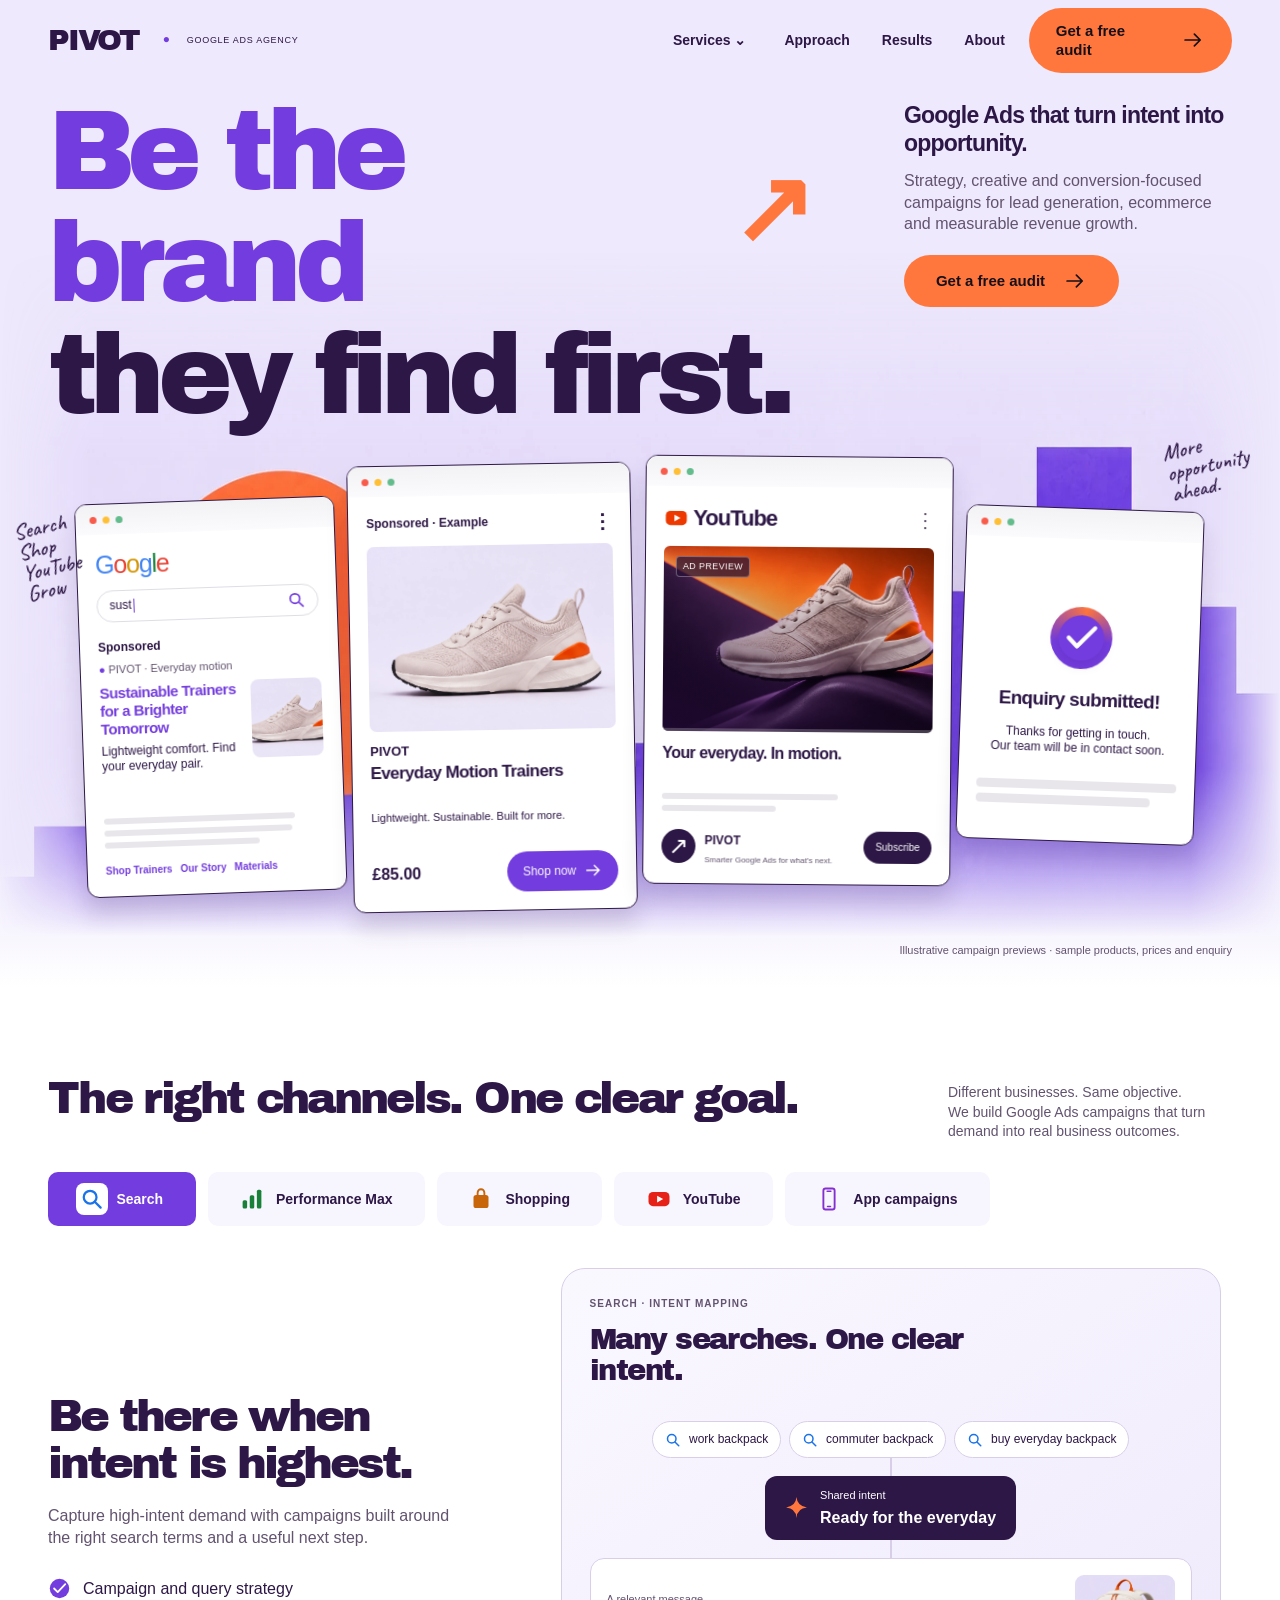
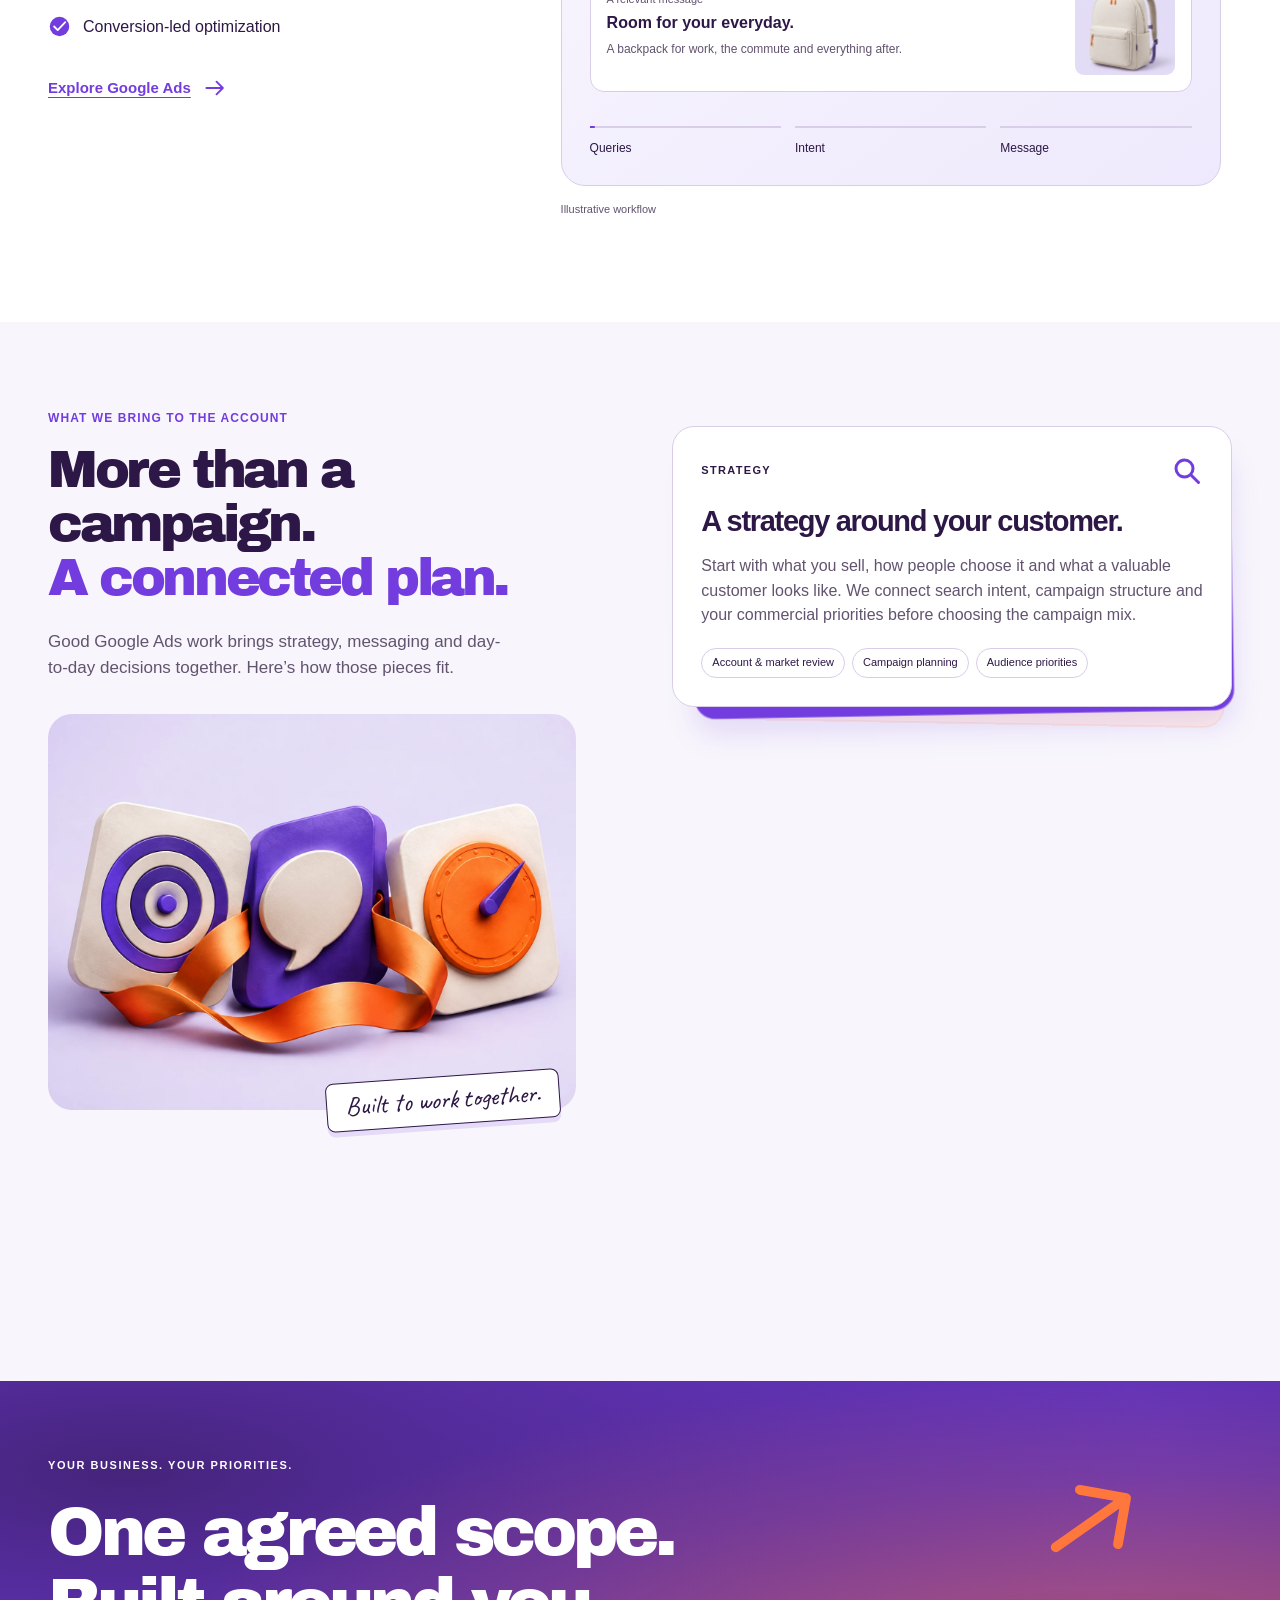
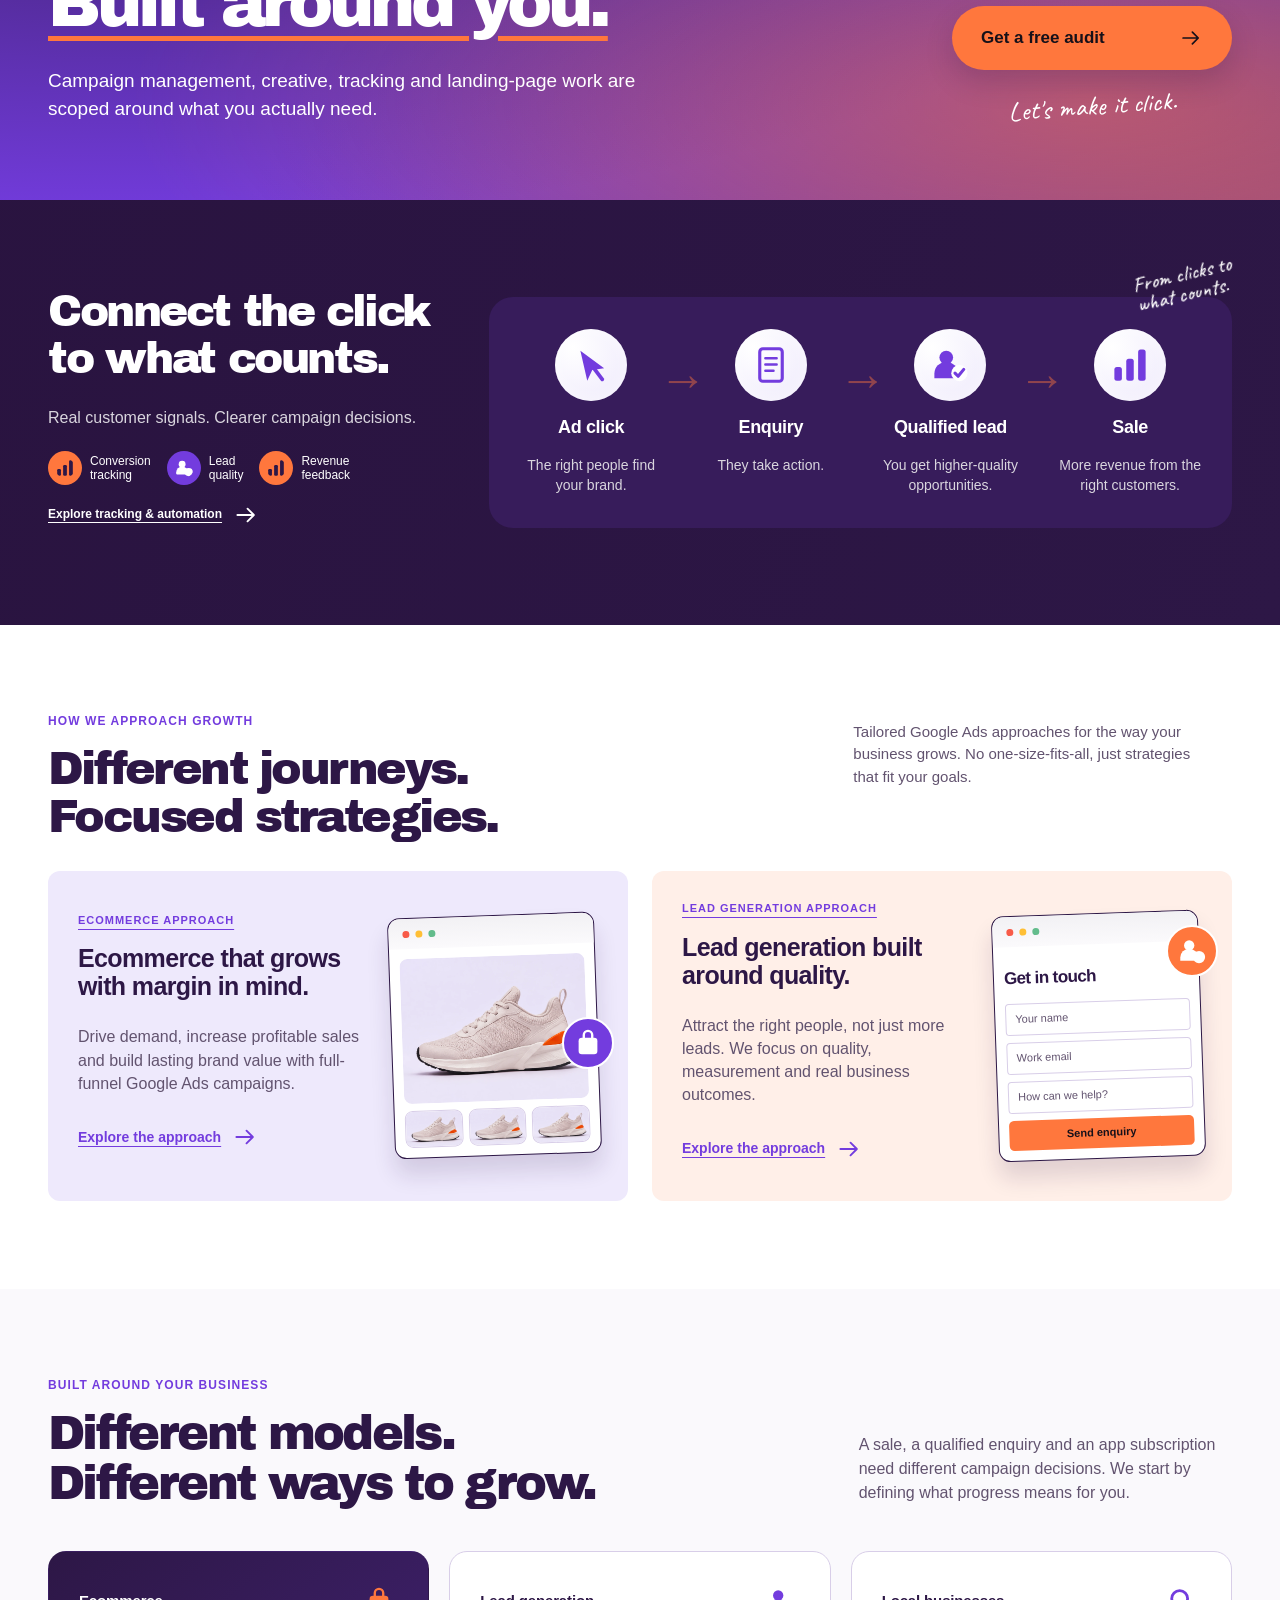
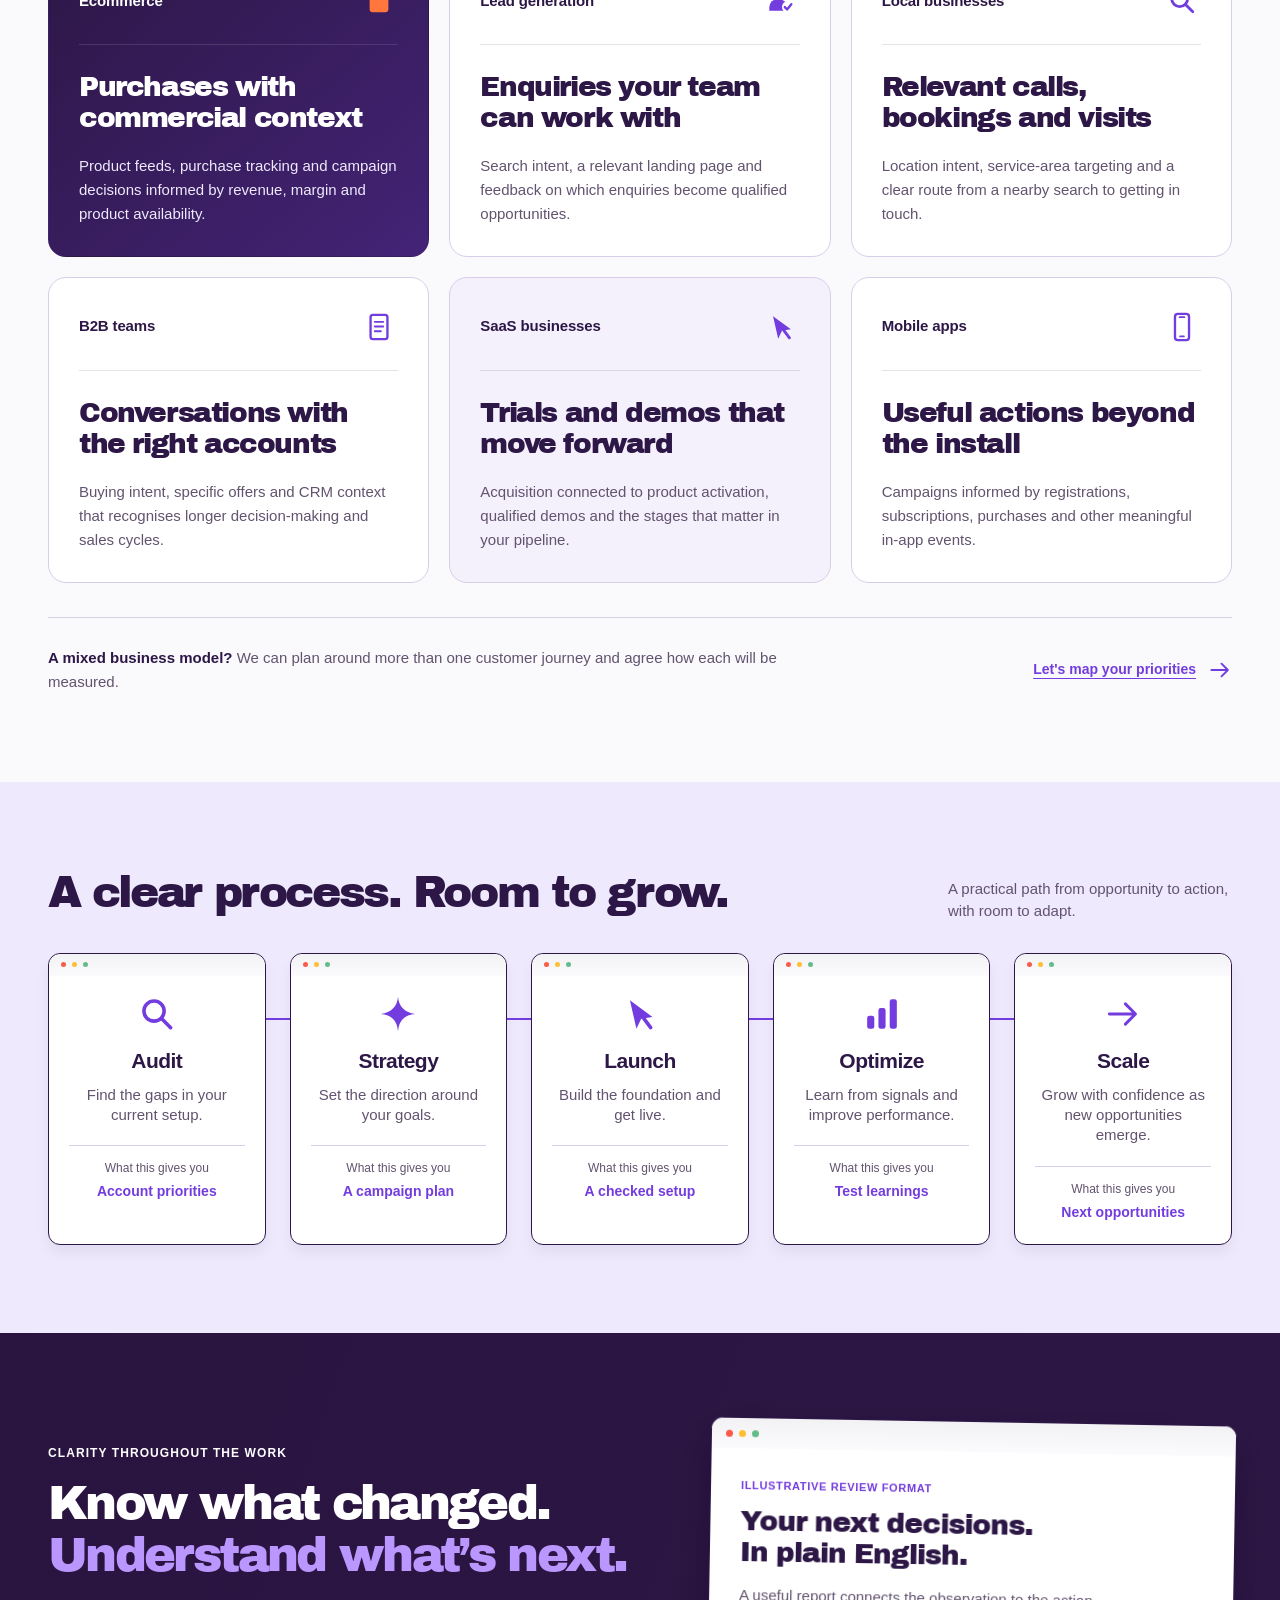
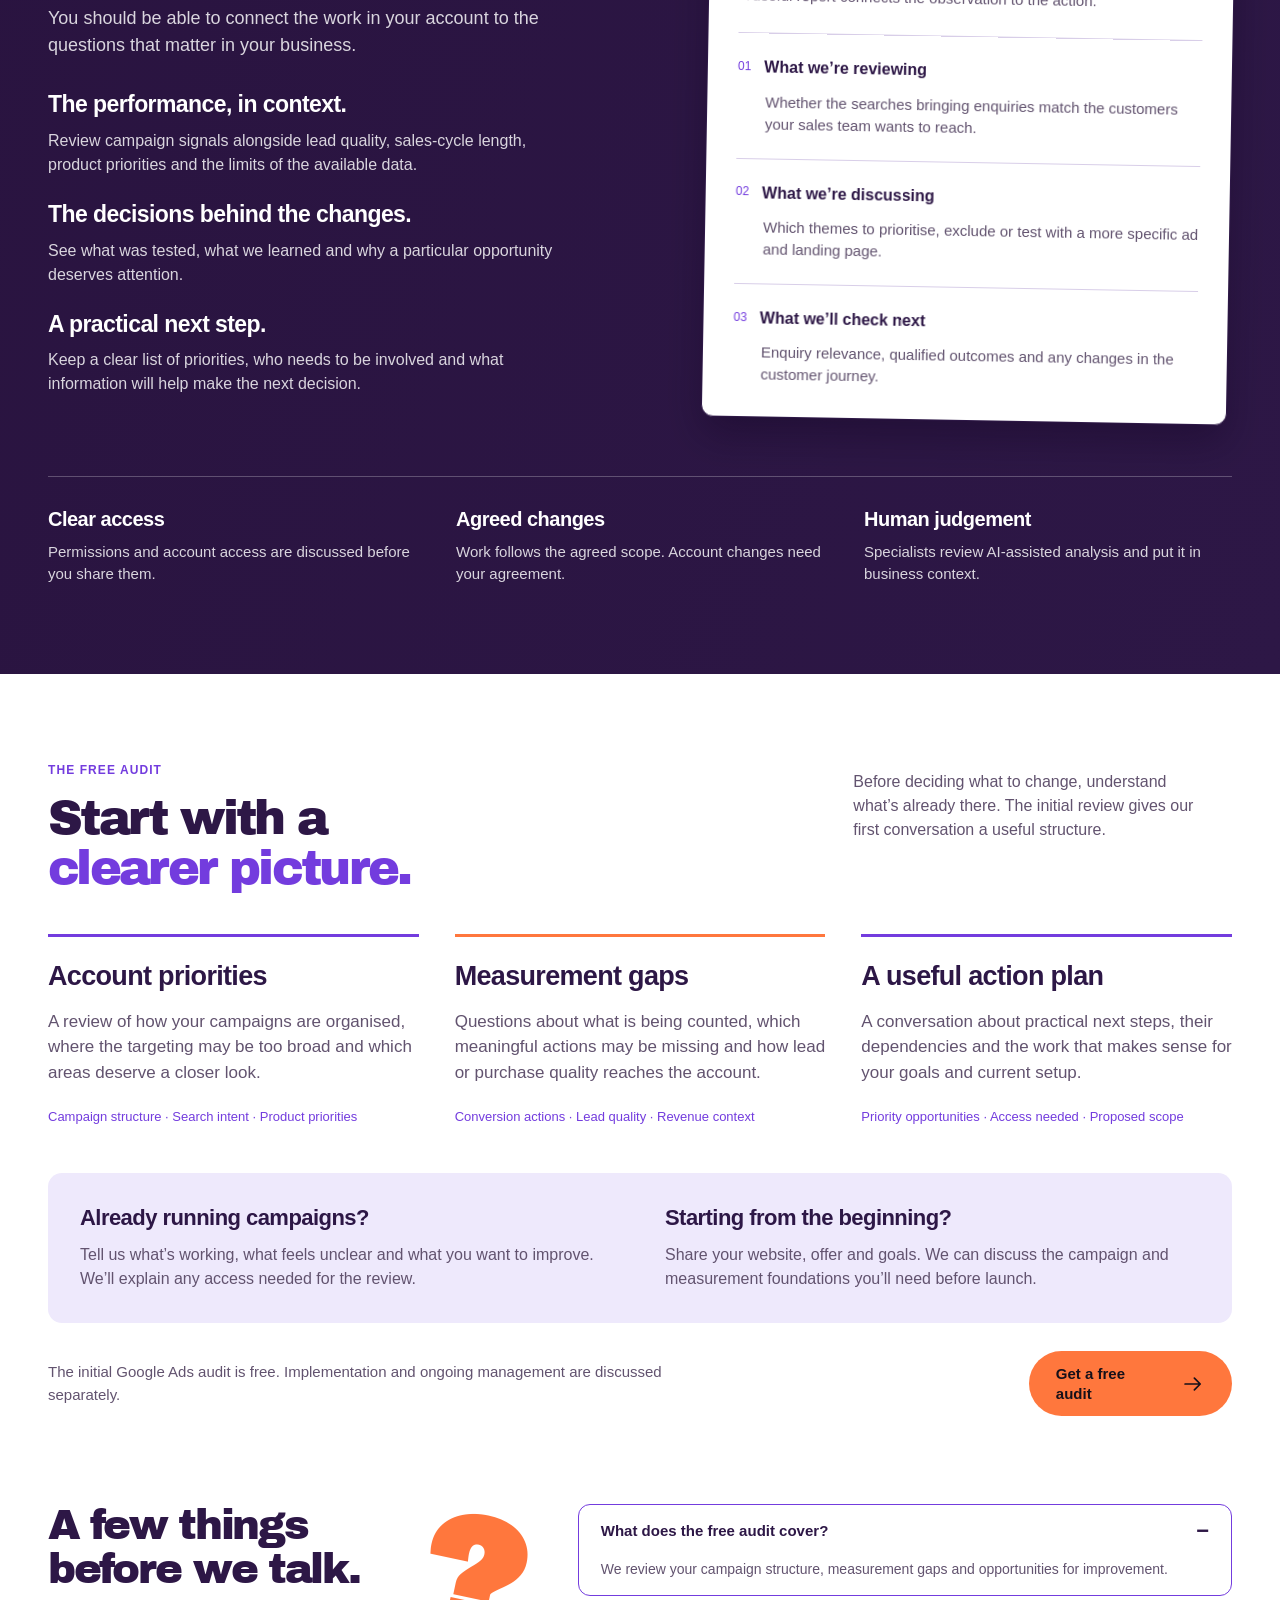
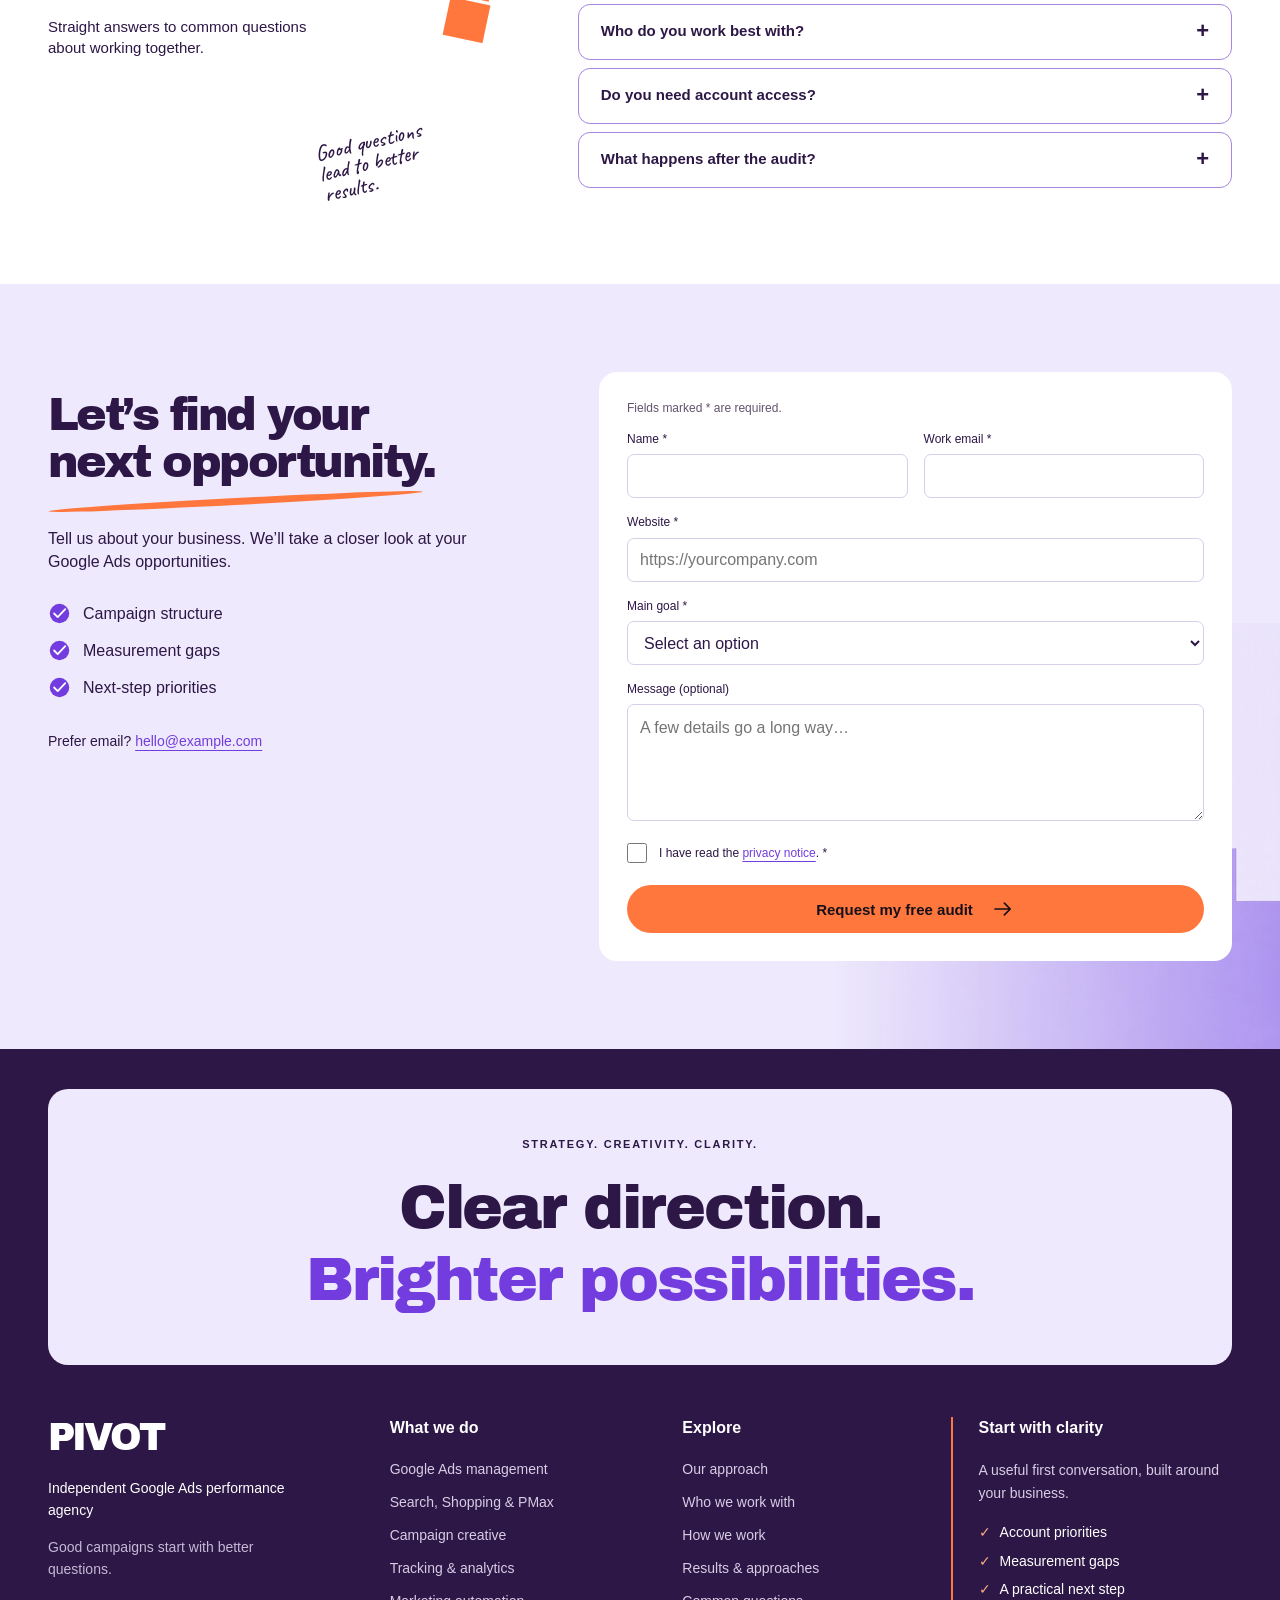
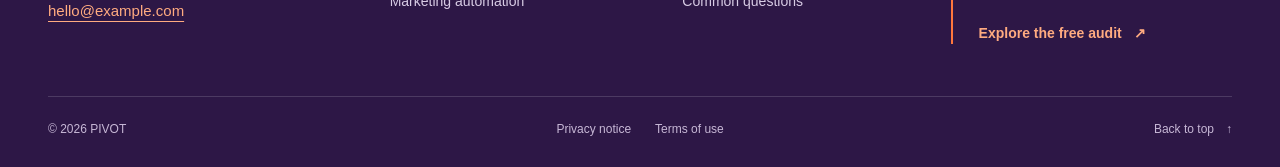
==== index.html @ fae9642f "init" ====
<!doctype html>
<html lang="en" data-page-title="Google Ads Agency">
  <head>
    <meta charset="utf-8" />
    <meta name="viewport" content="width=device-width,initial-scale=1" />
    <title>Google Ads Agency | PIVOT</title>

    <meta name="theme-color" content="#EEE9FC" />
    <link rel="icon" href="assets/favicon.svg" type="image/svg+xml" />
    <link
      rel="preload"
      href="assets/fonts/manrope-variable.ttf"
      as="font"
      type="font/ttf"
      crossorigin
    />
    <link rel="stylesheet" href="css/base.css" />
    <link rel="stylesheet" href="css/components.css" />
    <link rel="stylesheet" href="css/pages/home.css" />
    <link rel="stylesheet" href="css/art-direction.css" />
    <link rel="stylesheet" href="css/sections.css" />
    <link rel="stylesheet" href="css/pages/home-expanded.css" />
    <link rel="stylesheet" href="css/pages/campaign-motion.css" />
    <link rel="stylesheet" href="css/pages/campaign-responsive.css" />
    <link rel="stylesheet" href="css/pages/channel-explainers.css" />
    <link rel="stylesheet" href="css/pages/service-scope.css" />
    <link rel="stylesheet" href="css/pages/measurement-motion.css" />
    <link rel="stylesheet" href="css/pages/business-fit.css" />
    <link rel="stylesheet" href="css/footer.css" />
    <link rel="stylesheet" href="css/pages/form-envelope.css" />
    <script type="module" src="js/main.js"></script>
    <script type="module" src="js/form.js"></script>
    <script type="module" src="js/campaign-motion.js"></script>
    <script type="module" src="js/channel-explainers.js"></script>
    <script type="module" src="js/scope-stack.js"></script>
    <script type="module" src="js/scope-banner.js"></script>
    <script type="module" src="js/measurement-motion.js"></script>
    <meta name="description" content="Independent Google Ads performance agency" />
    <meta name="robots" content="noindex, nofollow" />
    <link rel="canonical" href="https://example.com/index.html" />
    <meta property="og:type" content="website" />
    <meta property="og:site_name" content="PIVOT" />
    <meta property="og:title" content="Google Ads Agency | PIVOT" />
    <meta property="og:description" content="Independent Google Ads performance agency" />
    <meta property="og:url" content="https://example.com/index.html" />
    <meta name="twitter:card" content="summary" />
    <meta name="twitter:title" content="Google Ads Agency | PIVOT" />
    <meta name="twitter:description" content="Independent Google Ads performance agency" />
  </head>
  <body class="page-index">
    <a class="skip-link" href="#main">Skip to content</a>
    <header class="site-header">
      <div class="container">
        <a class="brand" href="index.html" aria-label="PIVOT home"><span data-logo>PIVOT</span></a
        ><span class="brand-caption">GOOGLE ADS AGENCY</span>
        <nav class="desktop-nav" aria-label="Main navigation">
          <div class="services-menu">
            <button data-services aria-expanded="false" aria-controls="services-links">
              Services <span aria-hidden="true">⌄</span>
            </button>
            <div id="services-links" hidden>
              <a href="google-ads.html">Google Ads management</a
              ><a href="tracking.html">Tracking & automation</a>
            </div>
          </div>
          <a href="index.html#process">Approach</a><a href="results.html">Results</a
          ><a href="index.html#about">About</a>
        </nav>
        <div class="header-actions">
          <span class="header-cta"
            ><a class="button" data-link="audit" href="index.html#audit"
              ><span data-content="cta">Get a free audit</span
              ><svg class="icon" viewBox="0 0 64 64" aria-hidden="true">
                <use href="assets/icons.svg#arrow"></use></svg></a></span
          ><button
            class="menu-toggle"
            data-menu-open
            aria-label="Open menu"
            aria-expanded="false"
            aria-controls="site-menu"
          >
            <span></span><span></span><span></span>
          </button>
        </div>
      </div>
    </header>
    <dialog id="site-menu" aria-labelledby="menu-title">
      <div class="menu-heading">
        <h2 id="menu-title">Explore</h2>
        <button data-menu-close aria-label="Close menu">×</button>
      </div>
      <nav aria-label="Mobile navigation">
        <a href="index.html">Home</a><a href="google-ads.html">Google Ads management</a
        ><a href="tracking.html">Tracking & automation</a><a href="index.html#process">Approach</a
        ><a href="results.html">Results</a><a href="index.html#about">About</a
        ><a class="button" data-link="audit" href="index.html#audit"
          ><span data-content="cta">Get a free audit</span
          ><svg class="icon" viewBox="0 0 64 64" aria-hidden="true">
            <use href="assets/icons.svg#arrow"></use></svg
        ></a>
      </nav>
    </dialog>
    <main id="main">
      <section id="hero" class="home-hero lavender">
        <div class="container">
          <div class="hero-heading">
            <h1>
              <span class="hero-first"
                ><span class="primary" data-content="heroTitle">Be the brand</span
                ><span class="hero-arrow" aria-hidden="true">↗</span></span
              ><span data-content="heroTitleEnd">they find first.</span>
            </h1>
            <div class="hero-intro">
              <h2 data-content="heroSupporting">Google Ads that turn intent into opportunity.</h2>
              <p data-content="heroDescription">
                Strategy, creative and conversion-focused campaigns for lead generation, ecommerce
                and measurable revenue growth.
              </p>
              <a class="button" data-link="audit" href="index.html#audit"
                ><span data-content="cta">Get a free audit</span
                ><svg class="icon" viewBox="0 0 64 64" aria-hidden="true">
                  <use href="assets/icons.svg#arrow"></use></svg
              ></a>
            </div>
          </div>
          <div class="campaign-scene">
            <div class="scene-decor" aria-hidden="true">
              <img src="assets/campaign-backdrop.webp" width="2172" height="724" alt="" />
            </div>
            <span class="hand-note scene-note-left" aria-hidden="true"
              >Search<br />Shop<br />YouTube<br />Grow</span
            ><span class="hand-note scene-note-right" aria-hidden="true"
              >More<br />opportunity<br />ahead.</span
            >
            <div
              class="campaign-navigation"
              role="group"
              aria-label="Explore campaign previews"
              hidden
            >
              <button
                type="button"
                data-campaign-select="0"
                aria-controls="campaign-search"
                aria-label="Show Search preview"
              >
                Search
              </button>
              <button
                type="button"
                data-campaign-select="1"
                aria-controls="campaign-shopping"
                aria-label="Show Shopping preview"
              >
                Shopping
              </button>
              <button
                type="button"
                data-campaign-select="2"
                aria-controls="campaign-video"
                aria-label="Show YouTube preview"
              >
                YouTube
              </button>
              <button
                type="button"
                data-campaign-select="3"
                aria-controls="campaign-enquiry"
                aria-label="Show Enquiry preview"
              >
                Enquiry
              </button>
            </div>
            <div
              class="campaign-cascade"
              id="campaign-cascade"
              tabindex="0"
              aria-label="Campaign previews. Swipe or use the arrow keys to explore."
            >
              <div class="campaign-slot" id="campaign-search">
                <article
                  class="browser-card search-card"
                  aria-label="Illustrative campaign preview"
                >
                  <div class="browser-bar" aria-hidden="true"><i></i><i></i><i></i></div>
                  <div class="browser-body">
                    <div class="mobile-card-label">
                      <span class="icon-disc"
                        ><svg class="icon" viewBox="0 0 64 64" aria-hidden="true">
                          <use href="assets/icons.svg#search"></use></svg
                      ></span>
                      <div>
                        <h3>Search</h3>
                        <p>Capture high-intent demand.</p>
                      </div>
                    </div>
                    <div class="ad-content">
                      <div class="preview-platform google-word" aria-label="Google">
                        <span>G</span><span>o</span><span>o</span><span>g</span><span>l</span
                        ><span>e</span>
                      </div>
                      <div class="search-query">
                        <span class="story-query-text" data-story-query aria-hidden="true"
                          >sustainable trainers</span
                        >
                        <span class="sr-only" data-story-query-label
                          >Example search: sustainable trainers</span
                        >
                        <svg class="icon" viewBox="0 0 64 64" aria-hidden="true">
                          <use href="assets/icons.svg#search"></use>
                        </svg>
                      </div>
                      <p class="micro sponsored">Sponsored</p>
                      <p class="micro ad-domain">
                        <span class="domain-dot" aria-hidden="true">●</span>
                        <span data-brand="name">PIVOT</span> ·
                        <span data-story-domain>Everyday motion</span>
                      </p>
                      <div class="search-result">
                        <div>
                          <h3>Sustainable Trainers for a Brighter Tomorrow</h3>
                          <p>Lightweight comfort. Find your everyday pair.</p>
                        </div>
                        <img
                          class="shoe"
                          src="assets/campaign-sneaker.webp"
                          width="1448"
                          height="1086"
                          alt="Illustrative pale knit trainer with a bright orange heel"
                          loading="lazy"
                        />
                      </div>
                      <div class="skeleton" aria-hidden="true"><i></i><i></i><i></i></div>
                      <div class="search-sitelinks" aria-hidden="true">
                        <span>Shop Trainers</span><span>Our Story</span><span>Materials</span>
                      </div>
                    </div>
                  </div>
                </article>
              </div>
              <div class="campaign-slot" id="campaign-shopping">
                <article
                  class="browser-card shopping-card"
                  aria-label="Illustrative campaign preview"
                >
                  <div class="browser-bar" aria-hidden="true"><i></i><i></i><i></i></div>
                  <div class="browser-body">
                    <div class="mobile-card-label">
                      <span class="icon-disc"
                        ><svg class="icon" viewBox="0 0 64 64" aria-hidden="true">
                          <use href="assets/icons.svg#bag"></use></svg
                      ></span>
                      <div>
                        <h3>Shopping</h3>
                        <p>Put your products in the picture.</p>
                      </div>
                    </div>
                    <div class="ad-content">
                      <div class="ad-kicker">
                        <span>Sponsored · Example</span><span aria-hidden="true">⋮</span>
                      </div>
                      <img
                        class="shoe"
                        src="assets/campaign-sneaker.webp"
                        width="1448"
                        height="1086"
                        alt="Illustrative pale knit trainer with a bright orange heel"
                        loading="lazy"
                      />
                      <p class="product-brand" data-brand="name">PIVOT</p>
                      <h3>Everyday Motion Trainers</h3>
                      <p class="micro product-caption">Lightweight. Sustainable. Built for more.</p>
                      <div class="product-bottom">
                        <strong>£85.00</strong
                        ><span class="preview-pill"
                          >Shop now
                          <svg class="icon" viewBox="0 0 64 64" aria-hidden="true">
                            <use href="assets/icons.svg#arrow"></use></svg
                        ></span>
                      </div>
                    </div>
                  </div>
                </article>
              </div>
              <div class="campaign-slot" id="campaign-video">
                <article class="browser-card video-card" aria-label="Illustrative campaign preview">
                  <div class="browser-bar" aria-hidden="true"><i></i><i></i><i></i></div>
                  <div class="browser-body">
                    <div class="mobile-card-label">
                      <span class="icon-disc"
                        ><svg class="icon" viewBox="0 0 64 64" aria-hidden="true">
                          <use href="assets/icons.svg#video"></use></svg
                      ></span>
                      <div>
                        <h3>YouTube</h3>
                        <p>Build demand with a stronger message.</p>
                      </div>
                    </div>
                    <div class="ad-content">
                      <div class="preview-platform youtube-word">
                        <svg class="icon" viewBox="0 0 64 64" aria-hidden="true">
                          <use href="assets/icons.svg#video"></use>
                        </svg>
                        YouTube <span aria-hidden="true">⋮</span>
                      </div>
                      <div class="poster-frame">
                        <img
                          class="poster"
                          src="assets/campaign-film-sneaker.webp"
                          width="1672"
                          height="941"
                          alt="Illustrative trainer campaign in an orange and violet studio"
                          loading="lazy"
                        />
                        <span class="story-video-badge">Ad preview</span>
                        <strong class="story-video-slogan" data-story-slogan
                          >Make your next move.</strong
                        >
                        <span class="story-video-progress" aria-hidden="true"><i></i></span>
                        <span class="play-symbol" aria-hidden="true">▶</span>
                      </div>
                      <h3>Your everyday. In motion.</h3>
                      <div class="skeleton" aria-hidden="true"><i></i><i></i></div>
                      <div class="channel-byline">
                        <span class="brand-avatar" aria-hidden="true">↗</span>
                        <div>
                          <strong data-brand="name">PIVOT</strong
                          ><small>Smarter Google Ads for what’s next.</small>
                        </div>
                        <span class="subscribe-label">Subscribe</span>
                      </div>
                    </div>
                  </div>
                </article>
              </div>
              <div class="campaign-slot" id="campaign-enquiry">
                <article
                  class="browser-card enquiry-card"
                  aria-label="Illustrative campaign preview"
                >
                  <div class="browser-bar" aria-hidden="true"><i></i><i></i><i></i></div>
                  <div class="browser-body">
                    <div class="mobile-card-label">
                      <span class="icon-disc"
                        ><svg class="icon" viewBox="0 0 64 64" aria-hidden="true">
                          <use href="assets/icons.svg#contact"></use></svg
                      ></span>
                      <div>
                        <h3>Enquiry</h3>
                        <p>Turn interest into opportunity.</p>
                      </div>
                    </div>
                    <div class="ad-content">
                      <div class="enquiry-icon">
                        <svg class="icon" viewBox="0 0 64 64" aria-hidden="true">
                          <use href="assets/icons.svg#check"></use>
                        </svg>
                      </div>
                      <h3>Enquiry submitted!</h3>
                      <p>Thanks for getting in touch.<br />Our team will be in contact soon.</p>
                      <div class="skeleton" aria-hidden="true"><i></i><i></i></div>
                    </div>
                  </div>
                </article>
              </div>
            </div>
          </div>
          <div class="campaign-meta">
            <p class="illustration-note">
              Illustrative campaign previews · sample products, prices and enquiry
            </p>
          </div>
        </div>
      </section>
      <section id="channels" class="section">
        <div class="container" data-reveal>
          <div class="section-heading">
            <h2>The right channels. One clear goal.</h2>
            <p>
              Different businesses. Same objective.<br />We build Google Ads campaigns that turn
              demand into real business outcomes.
            </p>
          </div>
          <div data-tabs>
            <div class="tab-list" role="tablist" aria-label="Campaign channels">
              <button
                role="tab"
                id="tab-0"
                aria-controls="panel-0"
                aria-selected="true"
                tabindex="0"
              >
                <svg class="icon" viewBox="0 0 64 64" aria-hidden="true">
                  <use href="assets/icons.svg#search"></use></svg
                >Search</button
              ><button
                role="tab"
                id="tab-1"
                aria-controls="panel-1"
                aria-selected="false"
                tabindex="-1"
              >
                <svg class="icon" viewBox="0 0 64 64" aria-hidden="true">
                  <use href="assets/icons.svg#chart"></use></svg
                >Performance Max</button
              ><button
                role="tab"
                id="tab-2"
                aria-controls="panel-2"
                aria-selected="false"
                tabindex="-1"
              >
                <svg class="icon" viewBox="0 0 64 64" aria-hidden="true">
                  <use href="assets/icons.svg#bag"></use></svg
                >Shopping</button
              ><button
                role="tab"
                id="tab-3"
                aria-controls="panel-3"
                aria-selected="false"
                tabindex="-1"
              >
                <svg class="icon" viewBox="0 0 64 64" aria-hidden="true">
                  <use href="assets/icons.svg#video"></use></svg
                >YouTube</button
              ><button
                role="tab"
                id="tab-4"
                aria-controls="panel-4"
                aria-selected="false"
                tabindex="-1"
              >
                <svg class="icon" viewBox="0 0 64 64" aria-hidden="true">
                  <use href="assets/icons.svg#phone"></use></svg
                >App campaigns
              </button>
            </div>
            <div
              class="channel-panel"
              role="tabpanel"
              id="panel-0"
              aria-labelledby="tab-0"
              tabindex="0"
            >
              <div>
                <h3>Be there when intent is highest.</h3>
                <p>
                  Capture high-intent demand with campaigns built around the right search terms and
                  a useful next step.
                </p>
                <ul class="check-list">
                  <li>
                    <svg class="icon" viewBox="0 0 64 64" aria-hidden="true">
                      <use href="assets/icons.svg#check"></use></svg
                    ><span>Campaign and query strategy</span>
                  </li>
                  <li>
                    <svg class="icon" viewBox="0 0 64 64" aria-hidden="true">
                      <use href="assets/icons.svg#check"></use></svg
                    ><span>Conversion-led optimization</span>
                  </li>
                </ul>
                <a class="text-link" href="google-ads.html"
                  >Explore Google Ads
                  <svg class="icon" viewBox="0 0 64 64" aria-hidden="true">
                    <use href="assets/icons.svg#arrow"></use></svg
                ></a>
              </div>
              <div class="channel-visual channel-explainer">
                <figure
                  class="channel-diagram diagram-search"
                  id="diagram-search"
                  data-channel-diagram
                  aria-labelledby="diagram-title-search"
                >
                  <figcaption>
                    <p class="diagram-kicker">SEARCH · INTENT MAPPING</p>
                    <h3 id="diagram-title-search">Many searches. One clear intent.</h3>
                  </figcaption>
                  <div class="diagram-stage">
                    <div class="query-stack" data-channel-beat="0">
                      <span
                        ><svg class="icon" viewBox="0 0 64 64" aria-hidden="true">
                          <use href="assets/icons.svg#search"></use></svg
                        >work backpack</span
                      >
                      <span
                        ><svg class="icon" viewBox="0 0 64 64" aria-hidden="true">
                          <use href="assets/icons.svg#search"></use></svg
                        >commuter backpack</span
                      >
                      <span
                        ><svg class="icon" viewBox="0 0 64 64" aria-hidden="true">
                          <use href="assets/icons.svg#search"></use></svg
                        >buy everyday backpack</span
                      >
                    </div>
                    <div class="intent-bridge" data-channel-beat="1">
                      <span class="diagram-connector" aria-hidden="true"></span>
                      <div>
                        <svg class="icon" viewBox="0 0 64 64" aria-hidden="true">
                          <use href="assets/icons.svg#spark"></use></svg
                        ><span>Shared intent<strong>Ready for the everyday</strong></span>
                      </div>
                      <span class="diagram-connector" aria-hidden="true"></span>
                    </div>
                    <div class="intent-answer diagram-tile" data-channel-beat="2">
                      <div>
                        <span class="diagram-label">A relevant message</span
                        ><strong>Room for your everyday.</strong>
                        <p>A backpack for work, the commute and everything after.</p>
                      </div>
                      <img
                        src="assets/campaign-backpack.webp"
                        width="600"
                        height="450"
                        alt="Illustrative everyday backpack"
                        loading="lazy"
                      />
                    </div>
                  </div>
                  <ol class="channel-steps" aria-label="How this channel works">
                    <li data-channel-beat="0">Queries</li>
                    <li data-channel-beat="1">Intent</li>
                    <li data-channel-beat="2">Message</li>
                  </ol>
                </figure>
                <div class="channel-diagram-controls">
                  <span>Illustrative workflow</span>
                </div>
              </div>
            </div>
            <div
              class="channel-panel"
              role="tabpanel"
              id="panel-1"
              aria-labelledby="tab-1"
              tabindex="0"
            >
              <div>
                <h3>Connect your signals across channels.</h3>
                <p>
                  Bring campaign structure, creative assets and conversion data together around a
                  clear business goal.
                </p>
                <ul class="check-list">
                  <li>
                    <svg class="icon" viewBox="0 0 64 64" aria-hidden="true">
                      <use href="assets/icons.svg#check"></use></svg
                    ><span>Audience and creative signals</span>
                  </li>
                  <li>
                    <svg class="icon" viewBox="0 0 64 64" aria-hidden="true">
                      <use href="assets/icons.svg#check"></use></svg
                    ><span>Value-based optimization</span>
                  </li>
                </ul>
                <a class="text-link" href="google-ads.html"
                  >Explore Google Ads
                  <svg class="icon" viewBox="0 0 64 64" aria-hidden="true">
                    <use href="assets/icons.svg#arrow"></use></svg
                ></a>
              </div>
              <div class="channel-visual channel-explainer">
                <figure
                  class="channel-diagram diagram-pmax"
                  id="diagram-pmax"
                  data-channel-diagram
                  aria-labelledby="diagram-title-pmax"
                >
                  <figcaption>
                    <p class="diagram-kicker">PERFORMANCE MAX · CREATIVE SYSTEM</p>
                    <h3 id="diagram-title-pmax">One brief. Multiple formats.</h3>
                  </figcaption>
                  <div class="diagram-stage">
                    <div class="asset-brief diagram-tile" data-channel-beat="0">
                      <img
                        src="assets/campaign-headphones.webp"
                        width="600"
                        height="450"
                        alt="Illustrative headphones creative"
                        loading="lazy"
                      />
                      <div>
                        <span class="diagram-label">The creative brief</span
                        ><strong>Find your own frequency.</strong>
                        <div class="asset-tags">
                          <span>Images</span><span>Copy</span><span>Video</span>
                        </div>
                      </div>
                    </div>
                    <div class="format-branches" aria-hidden="true"><i></i><i></i><i></i></div>
                    <div class="format-grid" data-channel-beat="1">
                      <div class="format-tile">
                        <svg class="icon" viewBox="0 0 64 64" aria-hidden="true">
                          <use href="assets/icons.svg#search"></use></svg
                        ><strong>Search</strong
                        ><span class="format-headline">Your sound.<br />Your space.</span>
                      </div>
                      <div class="format-tile">
                        <svg class="icon" viewBox="0 0 64 64" aria-hidden="true">
                          <use href="assets/icons.svg#bag"></use></svg
                        ><strong>Shopping</strong
                        ><img
                          src="assets/campaign-headphones.webp"
                          width="600"
                          height="450"
                          alt="Headphones in a Shopping format"
                          loading="lazy"
                        />
                      </div>
                      <div class="format-tile">
                        <svg class="icon" viewBox="0 0 64 64" aria-hidden="true">
                          <use href="assets/icons.svg#video"></use></svg
                        ><strong>YouTube</strong
                        ><img
                          src="assets/campaign-film-headphones.webp"
                          width="600"
                          height="450"
                          alt="Headphones in a video format"
                          loading="lazy"
                        />
                      </div>
                    </div>
                    <div class="shared-goal" data-channel-beat="2">
                      <svg class="icon" viewBox="0 0 64 64" aria-hidden="true">
                        <use href="assets/icons.svg#check"></use></svg
                      ><span>Different placements.<strong>One conversion goal.</strong></span>
                    </div>
                  </div>
                  <ol class="channel-steps" aria-label="How this channel works">
                    <li data-channel-beat="0">Materials</li>
                    <li data-channel-beat="1">Formats</li>
                    <li data-channel-beat="2">Goal</li>
                  </ol>
                </figure>
                <div class="channel-diagram-controls">
                  <span>Illustrative workflow</span>
                </div>
              </div>
            </div>
            <div
              class="channel-panel"
              role="tabpanel"
              id="panel-2"
              aria-labelledby="tab-2"
              tabindex="0"
            >
              <div>
                <h3>Give your products a clearer path to purchase.</h3>
                <p>
                  Improve feed quality, product segmentation and the connection between spend and
                  revenue.
                </p>
                <ul class="check-list">
                  <li>
                    <svg class="icon" viewBox="0 0 64 64" aria-hidden="true">
                      <use href="assets/icons.svg#check"></use></svg
                    ><span>Merchant Center and feeds</span>
                  </li>
                  <li>
                    <svg class="icon" viewBox="0 0 64 64" aria-hidden="true">
                      <use href="assets/icons.svg#check"></use></svg
                    ><span>Product-level performance</span>
                  </li>
                </ul>
                <a class="text-link" href="google-ads.html"
                  >Explore Google Ads
                  <svg class="icon" viewBox="0 0 64 64" aria-hidden="true">
                    <use href="assets/icons.svg#arrow"></use></svg
                ></a>
              </div>
              <div class="channel-visual channel-explainer">
                <figure
                  class="channel-diagram diagram-shopping"
                  id="diagram-shopping"
                  data-channel-diagram
                  aria-labelledby="diagram-title-shopping"
                >
                  <figcaption>
                    <p class="diagram-kicker">SHOPPING · PRODUCT DATA</p>
                    <h3 id="diagram-title-shopping">A better feed. A clearer storefront.</h3>
                  </figcaption>
                  <div class="diagram-stage">
                    <div class="feed-to-store">
                      <div class="product-feed diagram-tile" data-channel-beat="0">
                        <span class="diagram-label">Product feed</span>
                        <dl>
                          <div>
                            <dt>Title</dt>
                            <dd>Everyday Carry Backpack</dd>
                          </div>
                          <div>
                            <dt>Price</dt>
                            <dd>£69.00</dd>
                          </div>
                          <div>
                            <dt>Availability</dt>
                            <dd>In stock</dd>
                          </div>
                          <div>
                            <dt>Image</dt>
                            <dd>Product photo</dd>
                          </div>
                        </dl>
                      </div>
                      <div class="feed-product diagram-tile" data-channel-beat="2">
                        <img
                          src="assets/campaign-backpack.webp"
                          width="600"
                          height="450"
                          alt="Backpack product photo used in the sample feed"
                          loading="lazy"
                        /><span class="diagram-label">Shopping preview</span
                        ><strong>Everyday Carry Backpack</strong><b>£69.00</b>
                      </div>
                    </div>
                    <div class="feed-checks" data-channel-beat="1">
                      <span
                        ><svg class="icon" viewBox="0 0 64 64" aria-hidden="true">
                          <use href="assets/icons.svg#check"></use></svg
                        >Clear title</span
                      ><span
                        ><svg class="icon" viewBox="0 0 64 64" aria-hidden="true">
                          <use href="assets/icons.svg#check"></use></svg
                        >Accurate price</span
                      ><span
                        ><svg class="icon" viewBox="0 0 64 64" aria-hidden="true">
                          <use href="assets/icons.svg#check"></use></svg
                        >Useful photo</span
                      >
                    </div>
                  </div>
                  <ol class="channel-steps" aria-label="How this channel works">
                    <li data-channel-beat="0">Product data</li>
                    <li data-channel-beat="1">Checks</li>
                    <li data-channel-beat="2">Storefront</li>
                  </ol>
                </figure>
                <div class="channel-diagram-controls">
                  <span>Illustrative workflow</span>
                </div>
              </div>
            </div>
            <div
              class="channel-panel"
              role="tabpanel"
              id="panel-3"
              aria-labelledby="tab-3"
              tabindex="0"
            >
              <div>
                <h3>Build demand with a stronger message.</h3>
                <p>
                  Reach relevant audiences through video, Demand Gen and Display with creative
                  matched to the customer journey.
                </p>
                <ul class="check-list">
                  <li>
                    <svg class="icon" viewBox="0 0 64 64" aria-hidden="true">
                      <use href="assets/icons.svg#check"></use></svg
                    ><span>Creative and audience testing</span>
                  </li>
                  <li>
                    <svg class="icon" viewBox="0 0 64 64" aria-hidden="true">
                      <use href="assets/icons.svg#check"></use></svg
                    ><span>Remarketing journeys</span>
                  </li>
                </ul>
                <a class="text-link" href="google-ads.html"
                  >Explore Google Ads
                  <svg class="icon" viewBox="0 0 64 64" aria-hidden="true">
                    <use href="assets/icons.svg#arrow"></use></svg
                ></a>
              </div>
              <div class="channel-visual channel-explainer">
                <figure
                  class="channel-diagram diagram-video"
                  id="diagram-video"
                  data-channel-diagram
                  aria-labelledby="diagram-title-video"
                >
                  <figcaption>
                    <p class="diagram-kicker">YOUTUBE · CREATIVE SEQUENCE</p>
                    <h3 id="diagram-title-video">Make every second earn the next.</h3>
                  </figcaption>
                  <div class="diagram-stage">
                    <div class="storyboard">
                      <div class="storyboard-frame" data-channel-beat="0">
                        <div class="storyboard-image">
                          <img
                            src="assets/campaign-headphones.webp"
                            width="600"
                            height="450"
                            alt="Headphones close-up for the attention frame"
                            loading="lazy"
                          /><b>Listen.</b>
                        </div>
                        <span class="diagram-label">Attention</span><strong>Catch the eye.</strong>
                      </div>
                      <div class="storyboard-frame" data-channel-beat="1">
                        <div class="storyboard-image">
                          <img
                            src="assets/campaign-film-headphones.webp"
                            width="600"
                            height="450"
                            alt="Headphones creative for the message frame"
                            loading="lazy"
                          /><b>Your<br />space.</b>
                        </div>
                        <span class="diagram-label">Message</span><strong>Make it relevant.</strong>
                      </div>
                      <div class="storyboard-frame" data-channel-beat="2">
                        <div class="storyboard-image">
                          <img
                            src="assets/campaign-headphones.webp"
                            width="600"
                            height="450"
                            alt="Headphones product for the action frame"
                            loading="lazy"
                          /><b>Find<br />your pair.</b>
                        </div>
                        <span class="diagram-label">Action</span><strong>Offer a next step.</strong>
                      </div>
                    </div>
                    <div class="editing-track" aria-hidden="true">
                      <i></i><i></i><i></i><i></i><i></i><i></i><i></i><i></i><i></i><i></i><i></i
                      ><i></i>
                    </div>
                    <p class="storyboard-note">
                      A clear story, from the first frame to the next step.
                    </p>
                  </div>
                  <ol class="channel-steps" aria-label="How this channel works">
                    <li data-channel-beat="0">Attention</li>
                    <li data-channel-beat="1">Message</li>
                    <li data-channel-beat="2">Action</li>
                  </ol>
                </figure>
                <div class="channel-diagram-controls">
                  <span>Illustrative workflow</span>
                </div>
              </div>
            </div>
            <div
              class="channel-panel"
              role="tabpanel"
              id="panel-4"
              aria-labelledby="tab-4"
              tabindex="0"
            >
              <div>
                <h3>Optimize beyond the install.</h3>
                <p>
                  Connect acquisition to registrations, purchases, subscriptions and other
                  meaningful in-app actions.
                </p>
                <ul class="check-list">
                  <li>
                    <svg class="icon" viewBox="0 0 64 64" aria-hidden="true">
                      <use href="assets/icons.svg#check"></use></svg
                    ><span>In-app conversion signals</span>
                  </li>
                  <li>
                    <svg class="icon" viewBox="0 0 64 64" aria-hidden="true">
                      <use href="assets/icons.svg#check"></use></svg
                    ><span>Value and retention context</span>
                  </li>
                </ul>
                <a class="text-link" href="google-ads.html"
                  >Explore Google Ads
                  <svg class="icon" viewBox="0 0 64 64" aria-hidden="true">
                    <use href="assets/icons.svg#arrow"></use></svg
                ></a>
              </div>
              <div class="channel-visual channel-explainer">
                <figure
                  class="channel-diagram diagram-app"
                  id="diagram-app"
                  data-channel-diagram
                  aria-labelledby="diagram-title-app"
                >
                  <figcaption>
                    <p class="diagram-kicker">APP CAMPAIGNS · CUSTOMER JOURNEY</p>
                    <h3 id="diagram-title-app">The install is just the beginning.</h3>
                  </figcaption>
                  <div class="diagram-stage">
                    <div class="app-journey">
                      <div class="journey-phone">
                        <span class="phone-speaker" aria-hidden="true"></span>
                        <div class="app-discovery" data-channel-beat="0">
                          <svg class="icon" viewBox="0 0 64 64" aria-hidden="true">
                            <use href="assets/icons.svg#spark"></use></svg
                          ><span class="diagram-label">Example app</span
                          ><strong>A little more<br />everyday.</strong>
                        </div>
                        <div class="app-install" data-channel-beat="1">
                          <span>Discover your next favourite</span>
                          <div class="install-indicator">
                            <span>Install</span
                            ><svg class="icon" viewBox="0 0 64 64" aria-hidden="true">
                              <use href="assets/icons.svg#arrow"></use>
                            </svg>
                          </div>
                        </div>
                        <div class="app-first-action" data-channel-beat="2">
                          <svg class="icon" viewBox="0 0 64 64" aria-hidden="true">
                            <use href="assets/icons.svg#check"></use></svg
                          ><span>Your account.<strong>Ready to explore.</strong></span>
                        </div>
                      </div>
                      <ol class="app-events">
                        <li data-channel-beat="0">
                          <div>
                            <strong>Discover</strong>
                            <p>A relevant ad introduces the app.</p>
                          </div>
                        </li>
                        <li data-channel-beat="1">
                          <div>
                            <strong>Install</strong>
                            <p>Interest becomes an installation.</p>
                          </div>
                        </li>
                        <li data-channel-beat="2">
                          <div>
                            <strong>First action</strong>
                            <p>Measure registration, then value.</p>
                          </div>
                        </li>
                      </ol>
                    </div>
                  </div>
                  <ol class="channel-steps" aria-label="How this channel works">
                    <li data-channel-beat="0">Discovery</li>
                    <li data-channel-beat="1">Install</li>
                    <li data-channel-beat="2">First action</li>
                  </ol>
                </figure>
                <div class="channel-diagram-controls">
                  <span>Illustrative workflow</span>
                </div>
              </div>
            </div>
          </div>
        </div>
      </section>
      <section id="service-scope" class="section home-scope">
        <div class="container">
          <div class="scope-layout">
            <div class="scope-intro">
              <p class="eyebrow">WHAT WE BRING TO THE ACCOUNT</p>
              <h2>More than a campaign.<br /><span class="primary">A connected plan.</span></h2>
              <p>
                Good Google Ads work brings strategy, messaging and day-to-day decisions together.
                Here’s how those pieces fit.
              </p>
              <figure class="scope-art">
                <img
                  src="assets/scope-connected-plan.webp"
                  alt="A target, a speech bubble and an adjustment dial connected by an orange ribbon"
                  width="1440"
                  height="1080"
                  loading="lazy"
                />
                <figcaption>Built to work together.</figcaption>
              </figure>
            </div>
            <div class="scope-rows">
              <article class="scope-row scope-strategy">
                <div class="scope-card-heading">
                  <span class="scope-label">Strategy</span>
                  <svg class="icon" viewBox="0 0 64 64" aria-hidden="true">
                    <use href="assets/icons.svg#search"></use>
                  </svg>
                </div>
                <div>
                  <h3>A strategy around your customer.</h3>
                  <p>
                    Start with what you sell, how people choose it and what a valuable customer
                    looks like. We connect search intent, campaign structure and your commercial
                    priorities before choosing the campaign mix.
                  </p>
                  <ul class="scope-tags">
                    <li>Account & market review</li>
                    <li>Campaign planning</li>
                    <li>Audience priorities</li>
                  </ul>
                </div>
              </article>
              <article class="scope-row scope-creative">
                <div class="scope-card-heading">
                  <span class="scope-label">Creative</span>
                  <svg class="icon" viewBox="0 0 64 64" aria-hidden="true">
                    <use href="assets/icons.svg#spark"></use>
                  </svg>
                </div>
                <div>
                  <h3>A message worth clicking.</h3>
                  <p>
                    The ad and the page need to tell the same story. We review the offer, develop
                    messaging and identify creative or landing-page opportunities that give people a
                    clearer reason to take the next step.
                  </p>
                  <ul class="scope-tags">
                    <li>Ad copy & assets</li>
                    <li>Creative testing</li>
                    <li>Landing-page recommendations</li>
                  </ul>
                </div>
              </article>
              <article class="scope-row scope-optimisation">
                <div class="scope-card-heading">
                  <span class="scope-label">Optimisation</span>
                  <svg class="icon" viewBox="0 0 64 64" aria-hidden="true">
                    <use href="assets/icons.svg#chart"></use>
                  </svg>
                </div>
                <div>
                  <h3>Management that keeps learning.</h3>
                  <p>
                    Search terms, product performance and customer feedback all shape what happens
                    next. We test, review and refine the account, with priorities grounded in the
                    information available to your business.
                  </p>
                  <ul class="scope-tags">
                    <li>Search-term reviews</li>
                    <li>Feed & account checks</li>
                    <li>Ongoing optimisation</li>
                  </ul>
                </div>
              </article>
            </div>
          </div>
        </div>
        <aside class="scope-note" aria-labelledby="scope-banner-title">
          <div class="container scope-banner-layout">
            <div class="scope-banner-copy">
              <p class="scope-banner-eyebrow">YOUR BUSINESS. YOUR PRIORITIES.</p>
              <h3 id="scope-banner-title">One agreed scope.<br /><span>Built around you.</span></h3>
              <p>
                Campaign management, creative, tracking and landing-page work are scoped around what
                you actually need.
              </p>
            </div>
            <div class="scope-banner-action">
              <svg class="scope-banner-arrow" viewBox="0 0 64 64" aria-hidden="true">
                <use href="assets/icons.svg#arrow"></use>
              </svg>
              <a class="button" data-link="audit" href="index.html#audit"
                ><span data-content="cta">Get a free audit</span
                ><svg class="icon" viewBox="0 0 64 64" aria-hidden="true">
                  <use href="assets/icons.svg#arrow"></use></svg
              ></a>
              <span class="scope-banner-signoff">Let's make it click.</span>
            </div>
          </div>
        </aside>
      </section>
      <section id="measurement" class="section dark">
        <div class="container measurement-layout" data-reveal>
          <div>
            <h2>Connect the click<br />to what counts.</h2>
            <p>Real customer signals. Clearer campaign decisions.</p>
            <div class="measurement-points">
              <span
                ><svg class="icon" viewBox="0 0 64 64" aria-hidden="true">
                  <use href="assets/icons.svg#chart"></use></svg
                >Conversion<br />tracking</span
              ><span
                ><svg class="icon" viewBox="0 0 64 64" aria-hidden="true">
                  <use href="assets/icons.svg#contact"></use></svg
                >Lead<br />quality</span
              ><span
                ><svg class="icon" viewBox="0 0 64 64" aria-hidden="true">
                  <use href="assets/icons.svg#chart"></use></svg
                >Revenue<br />feedback</span
              >
            </div>
            <a class="text-link measurement-link" href="tracking.html"
              >Explore tracking & automation
              <svg class="icon" viewBox="0 0 64 64" aria-hidden="true">
                <use href="assets/icons.svg#arrow"></use></svg
            ></a>
          </div>
          <div class="flow-wrap">
            <ol class="flow" id="measurement-flow">
              <li>
                <span class="icon-disc"
                  ><svg class="icon" viewBox="0 0 64 64" aria-hidden="true">
                    <use href="assets/icons.svg#cursor"></use></svg
                ></span>
                <h3>Ad click</h3>
                <p>The right people find your brand.</p>
              </li>
              <li>
                <span class="icon-disc"
                  ><svg class="icon" viewBox="0 0 64 64" aria-hidden="true">
                    <use href="assets/icons.svg#document"></use></svg
                ></span>
                <h3>Enquiry</h3>
                <p>They take action.</p>
              </li>
              <li>
                <span class="icon-disc"
                  ><svg class="icon" viewBox="0 0 64 64" aria-hidden="true">
                    <use href="assets/icons.svg#contact"></use></svg
                ></span>
                <h3>Qualified lead</h3>
                <p>You get higher-quality opportunities.</p>
              </li>
              <li>
                <span class="icon-disc"
                  ><svg class="icon" viewBox="0 0 64 64" aria-hidden="true">
                    <use href="assets/icons.svg#chart"></use></svg
                ></span>
                <h3>Sale</h3>
                <p>More revenue from the right customers.</p>
              </li>
            </ol>

            <span class="hand-note" aria-hidden="true">From clicks to<br />what counts.</span>
          </div>
        </div>
      </section>
      <section id="about" class="section">
        <div class="container" data-reveal>
          <div class="section-heading">
            <div>
              <p class="eyebrow">HOW WE APPROACH GROWTH</p>
              <h2>Different journeys.<br />Focused strategies.</h2>
            </div>
            <p>
              Tailored Google Ads approaches for the way your business grows. No one-size-fits-all,
              just strategies that fit your goals.
            </p>
          </div>
          <div class="approach-grid">
            <article class="approach-card lavender">
              <div>
                <p class="eyebrow">ECOMMERCE APPROACH</p>
                <h3>Ecommerce that grows with margin in mind.</h3>
                <p>
                  Drive demand, increase profitable sales and build lasting brand value with
                  full-funnel Google Ads campaigns.
                </p>
                <a class="text-link" href="results.html?type=ecommerce"
                  >Explore the approach
                  <svg class="icon" viewBox="0 0 64 64" aria-hidden="true">
                    <use href="assets/icons.svg#arrow"></use></svg
                ></a>
              </div>
              <div class="approach-visual">
                <article class="browser-card" aria-label="Illustrative campaign preview">
                  <div class="browser-bar" aria-hidden="true"><i></i><i></i><i></i></div>
                  <div class="browser-body">
                    <img
                      class="shoe"
                      src="assets/campaign-sneaker.webp"
                      width="1448"
                      height="1086"
                      alt="Illustrative pale knit trainer with a bright orange heel"
                      loading="lazy"
                    />
                    <div class="product-thumbs">
                      <img
                        class="shoe"
                        src="assets/campaign-sneaker.webp"
                        width="1448"
                        height="1086"
                        alt="Illustrative pale knit trainer with a bright orange heel"
                        loading="lazy"
                      /><img
                        class="shoe"
                        src="assets/campaign-sneaker.webp"
                        width="1448"
                        height="1086"
                        alt="Illustrative pale knit trainer with a bright orange heel"
                        loading="lazy"
                      /><img
                        class="shoe"
                        src="assets/campaign-sneaker.webp"
                        width="1448"
                        height="1086"
                        alt="Illustrative pale knit trainer with a bright orange heel"
                        loading="lazy"
                      />
                    </div>
                  </div>
                </article>
                <span class="floating-badge"
                  ><svg class="icon" viewBox="0 0 64 64" aria-hidden="true">
                    <use href="assets/icons.svg#bag"></use></svg
                ></span>
              </div>
            </article>
            <article class="approach-card peach">
              <div>
                <p class="eyebrow">LEAD GENERATION APPROACH</p>
                <h3>Lead generation built around quality.</h3>
                <p>
                  Attract the right people, not just more leads. We focus on quality, measurement
                  and real business outcomes.
                </p>
                <a class="text-link" href="results.html?type=lead-generation"
                  >Explore the approach
                  <svg class="icon" viewBox="0 0 64 64" aria-hidden="true">
                    <use href="assets/icons.svg#arrow"></use></svg
                ></a>
              </div>
              <div class="approach-visual">
                <article class="browser-card" aria-label="Illustrative campaign preview">
                  <div class="browser-bar" aria-hidden="true"><i></i><i></i><i></i></div>
                  <div class="browser-body">
                    <h3>Get in touch</h3>
                    <div class="mini-form" aria-hidden="true">
                      <span>Your name</span><span>Work email</span><span>How can we help?</span
                      ><b>Send enquiry</b>
                    </div>
                  </div>
                </article>
                <span class="floating-badge"
                  ><svg class="icon" viewBox="0 0 64 64" aria-hidden="true">
                    <use href="assets/icons.svg#contact"></use></svg
                ></span>
              </div>
            </article>
          </div>
        </div>
      </section>
      <section id="business-fit" class="section home-fit">
        <div class="container" data-reveal>
          <div class="section-heading">
            <div>
              <p class="eyebrow">BUILT AROUND YOUR BUSINESS</p>
              <h2>Different models.<br />Different ways to grow.</h2>
            </div>
            <p>
              A sale, a qualified enquiry and an app subscription need different campaign decisions.
              We start by defining what progress means for you.
            </p>
          </div>
          <div class="fit-grid">
            <article class="fit-card">
              <div class="fit-business">
                <span class="fit-icon"
                  ><svg class="icon" viewBox="0 0 64 64" aria-hidden="true">
                    <use href="assets/icons.svg#bag"></use></svg
                ></span>
                <h3>Ecommerce</h3>
              </div>
              <p class="fit-outcome">Purchases with commercial context</p>
              <p>
                Product feeds, purchase tracking and campaign decisions informed by revenue, margin
                and product availability.
              </p>
            </article>
            <article class="fit-card">
              <div class="fit-business">
                <span class="fit-icon"
                  ><svg class="icon" viewBox="0 0 64 64" aria-hidden="true">
                    <use href="assets/icons.svg#contact"></use></svg
                ></span>
                <h3>Lead generation</h3>
              </div>
              <p class="fit-outcome">Enquiries your team can work with</p>
              <p>
                Search intent, a relevant landing page and feedback on which enquiries become
                qualified opportunities.
              </p>
            </article>
            <article class="fit-card">
              <div class="fit-business">
                <span class="fit-icon"
                  ><svg class="icon" viewBox="0 0 64 64" aria-hidden="true">
                    <use href="assets/icons.svg#search"></use></svg
                ></span>
                <h3>Local businesses</h3>
              </div>
              <p class="fit-outcome">Relevant calls, bookings and visits</p>
              <p>
                Location intent, service-area targeting and a clear route from a nearby search to
                getting in touch.
              </p>
            </article>
            <article class="fit-card">
              <div class="fit-business">
                <span class="fit-icon"
                  ><svg class="icon" viewBox="0 0 64 64" aria-hidden="true">
                    <use href="assets/icons.svg#document"></use></svg
                ></span>
                <h3>B2B teams</h3>
              </div>
              <p class="fit-outcome">Conversations with the right accounts</p>
              <p>
                Buying intent, specific offers and CRM context that recognises longer
                decision-making and sales cycles.
              </p>
            </article>
            <article class="fit-card">
              <div class="fit-business">
                <span class="fit-icon"
                  ><svg class="icon" viewBox="0 0 64 64" aria-hidden="true">
                    <use href="assets/icons.svg#cursor"></use></svg
                ></span>
                <h3>SaaS businesses</h3>
              </div>
              <p class="fit-outcome">Trials and demos that move forward</p>
              <p>
                Acquisition connected to product activation, qualified demos and the stages that
                matter in your pipeline.
              </p>
            </article>
            <article class="fit-card">
              <div class="fit-business">
                <span class="fit-icon"
                  ><svg class="icon" viewBox="0 0 64 64" aria-hidden="true">
                    <use href="assets/icons.svg#phone"></use></svg
                ></span>
                <h3>Mobile apps</h3>
              </div>
              <p class="fit-outcome">Useful actions beyond the install</p>
              <p>
                Campaigns informed by registrations, subscriptions, purchases and other meaningful
                in-app events.
              </p>
            </article>
          </div>
          <div class="fit-closing">
            <p>
              <strong>A mixed business model?</strong> We can plan around more than one customer
              journey and agree how each will be measured.
            </p>
            <a class="text-link" data-link="audit" href="index.html#audit"
              >Let's map your priorities<svg class="icon" viewBox="0 0 64 64" aria-hidden="true">
                <use href="assets/icons.svg#arrow"></use></svg
            ></a>
          </div>
        </div>
      </section>
      <section id="process" class="section lavender">
        <div class="container" data-reveal>
          <div class="section-heading">
            <h2>A clear process. Room to grow.</h2>
            <p>A practical path from opportunity to action, with room to adapt.</p>
          </div>
          <ol class="process-list">
            <li>
              <div class="browser-bar" aria-hidden="true"><i></i><i></i><i></i></div>
              <span class="icon-disc"
                ><svg class="icon" viewBox="0 0 64 64" aria-hidden="true">
                  <use href="assets/icons.svg#search"></use></svg
              ></span>
              <div>
                <h3>Audit</h3>
                <p>Find the gaps in your current setup.</p>
                <p class="step-output"><span>What this gives you</span>Account priorities</p>
              </div>
            </li>
            <li>
              <div class="browser-bar" aria-hidden="true"><i></i><i></i><i></i></div>
              <span class="icon-disc"
                ><svg class="icon" viewBox="0 0 64 64" aria-hidden="true">
                  <use href="assets/icons.svg#spark"></use></svg
              ></span>
              <div>
                <h3>Strategy</h3>
                <p>Set the direction around your goals.</p>
                <p class="step-output"><span>What this gives you</span>A campaign plan</p>
              </div>
            </li>
            <li>
              <div class="browser-bar" aria-hidden="true"><i></i><i></i><i></i></div>
              <span class="icon-disc"
                ><svg class="icon" viewBox="0 0 64 64" aria-hidden="true">
                  <use href="assets/icons.svg#cursor"></use></svg
              ></span>
              <div>
                <h3>Launch</h3>
                <p>Build the foundation and get live.</p>
                <p class="step-output"><span>What this gives you</span>A checked setup</p>
              </div>
            </li>
            <li>
              <div class="browser-bar" aria-hidden="true"><i></i><i></i><i></i></div>
              <span class="icon-disc"
                ><svg class="icon" viewBox="0 0 64 64" aria-hidden="true">
                  <use href="assets/icons.svg#chart"></use></svg
              ></span>
              <div>
                <h3>Optimize</h3>
                <p>Learn from signals and improve performance.</p>
                <p class="step-output"><span>What this gives you</span>Test learnings</p>
              </div>
            </li>
            <li>
              <div class="browser-bar" aria-hidden="true"><i></i><i></i><i></i></div>
              <span class="icon-disc"
                ><svg class="icon" viewBox="0 0 64 64" aria-hidden="true">
                  <use href="assets/icons.svg#arrow"></use></svg
              ></span>
              <div>
                <h3>Scale</h3>
                <p>Grow with confidence as new opportunities emerge.</p>
                <p class="step-output"><span>What this gives you</span>Next opportunities</p>
              </div>
            </li>
          </ol>
        </div>
      </section>
      <section id="reporting" class="section dark home-reporting">
        <div class="container" data-reveal>
          <div class="reporting-layout">
            <div>
              <p class="eyebrow">CLARITY THROUGHOUT THE WORK</p>
              <h2>
                Know what changed.<br /><span class="highlight">Understand what’s next.</span>
              </h2>
              <p class="reporting-lead">
                You should be able to connect the work in your account to the questions that matter
                in your business.
              </p>
              <ul class="reporting-points">
                <li>
                  <h3>The performance, in context.</h3>
                  <p>
                    Review campaign signals alongside lead quality, sales-cycle length, product
                    priorities and the limits of the available data.
                  </p>
                </li>
                <li>
                  <h3>The decisions behind the changes.</h3>
                  <p>
                    See what was tested, what we learned and why a particular opportunity deserves
                    attention.
                  </p>
                </li>
                <li>
                  <h3>A practical next step.</h3>
                  <p>
                    Keep a clear list of priorities, who needs to be involved and what information
                    will help make the next decision.
                  </p>
                </li>
              </ul>
            </div>
            <article
              class="browser-card report-preview"
              aria-label="Illustrative campaign review, not a client performance report"
            >
              <div class="browser-bar" aria-hidden="true"><i></i><i></i><i></i></div>
              <div class="browser-body">
                <div class="report-cover">
                  <p class="eyebrow">ILLUSTRATIVE REVIEW FORMAT</p>
                  <h3>Your next decisions.<br />In plain English.</h3>
                  <p>A useful report connects the observation to the action.</p>
                </div>
                <dl class="report-entries">
                  <div>
                    <dt><span>01</span> What we’re reviewing</dt>
                    <dd>
                      Whether the searches bringing enquiries match the customers your sales team
                      wants to reach.
                    </dd>
                  </div>
                  <div>
                    <dt><span>02</span> What we’re discussing</dt>
                    <dd>
                      Which themes to prioritise, exclude or test with a more specific ad and
                      landing page.
                    </dd>
                  </div>
                  <div>
                    <dt><span>03</span> What we’ll check next</dt>
                    <dd>
                      Enquiry relevance, qualified outcomes and any changes in the customer journey.
                    </dd>
                  </div>
                </dl>
              </div>
            </article>
          </div>
          <div class="working-agreements">
            <div>
              <h3>Clear access</h3>
              <p>Permissions and account access are discussed before you share them.</p>
            </div>
            <div>
              <h3>Agreed changes</h3>
              <p>Work follows the agreed scope. Account changes need your agreement.</p>
            </div>
            <div>
              <h3>Human judgement</h3>
              <p>Specialists review AI-assisted analysis and put it in business context.</p>
            </div>
          </div>
        </div>
      </section>
      <section id="audit-preview" class="section home-audit-preview">
        <div class="container" data-reveal>
          <div class="section-heading">
            <div>
              <p class="eyebrow">THE FREE AUDIT</p>
              <h2>Start with a<br /><span class="primary">clearer picture.</span></h2>
            </div>
            <p>
              Before deciding what to change, understand what’s already there. The initial review
              gives our first conversation a useful structure.
            </p>
          </div>
          <ol class="audit-deliverables">
            <li>
              <h3>Account priorities</h3>
              <p>
                A review of how your campaigns are organised, where the targeting may be too broad
                and which areas deserve a closer look.
              </p>
              <p class="deliverable-topics">
                Campaign structure · Search intent · Product priorities
              </p>
            </li>
            <li>
              <h3>Measurement gaps</h3>
              <p>
                Questions about what is being counted, which meaningful actions may be missing and
                how lead or purchase quality reaches the account.
              </p>
              <p class="deliverable-topics">Conversion actions · Lead quality · Revenue context</p>
            </li>
            <li>
              <h3>A useful action plan</h3>
              <p>
                A conversation about practical next steps, their dependencies and the work that
                makes sense for your goals and current setup.
              </p>
              <p class="deliverable-topics">
                Priority opportunities · Access needed · Proposed scope
              </p>
            </li>
          </ol>
          <div class="audit-starting-points">
            <div>
              <h3>Already running campaigns?</h3>
              <p>
                Tell us what’s working, what feels unclear and what you want to improve. We’ll
                explain any access needed for the review.
              </p>
            </div>
            <div>
              <h3>Starting from the beginning?</h3>
              <p>
                Share your website, offer and goals. We can discuss the campaign and measurement
                foundations you’ll need before launch.
              </p>
            </div>
          </div>
          <div class="audit-preview-action">
            <p>
              The initial Google Ads audit is free. Implementation and ongoing management are
              discussed separately.
            </p>
            <a class="button" data-link="audit" href="index.html#audit"
              ><span data-content="cta">Get a free audit</span
              ><svg class="icon" viewBox="0 0 64 64" aria-hidden="true">
                <use href="assets/icons.svg#arrow"></use></svg
            ></a>
          </div>
        </div>
      </section>
      <section id="faq" class="section faq-home">
        <div class="container faq-layout" data-reveal>
          <div class="faq-intro">
            <h2>A few things<br />before we talk.</h2>
            <p>Straight answers to common questions<br />about working together.</p>
            <span class="question-mark" aria-hidden="true">?</span
            ><span class="hand-note" aria-hidden="true"
              >Good questions<br />lead to better results.</span
            >
          </div>
          <div class="faq-list">
            <details open>
              <summary>
                What does the free audit cover?<span aria-hidden="true" class="faq-symbol"></span>
              </summary>
              <p>
                We review your campaign structure, measurement gaps and opportunities for
                improvement.
              </p>
            </details>
            <details>
              <summary>
                Who do you work best with?<span aria-hidden="true" class="faq-symbol"></span>
              </summary>
              <p>
                We work with lead generation businesses, ecommerce brands, local businesses, B2B and
                SaaS teams, and mobile app projects.
              </p>
            </details>
            <details>
              <summary>
                Do you need account access?<span aria-hidden="true" class="faq-symbol"></span>
              </summary>
              <p>
                We first clarify your goals. If access is needed, we explain the scope and
                permissions before you share it.
              </p>
            </details>
            <details>
              <summary>
                What happens after the audit?<span aria-hidden="true" class="faq-symbol"></span>
              </summary>
              <p>We discuss the findings and the next steps that make sense for your business.</p>
            </details>
          </div>
        </div>
      </section>
      <section id="audit" class="section lavender">
        <div class="container audit-layout" data-reveal>
          <div class="audit-copy">
            <p class="eyebrow">YOUR NEXT MOVE STARTS HERE</p>
            <h2>Let’s find your<br />next opportunity.</h2>
            <p>
              Tell us about your business. We’ll take a closer look at your Google Ads
              opportunities.
            </p>
            <ul class="check-list">
              <li>
                <svg class="icon" viewBox="0 0 64 64" aria-hidden="true">
                  <use href="assets/icons.svg#check"></use></svg
                ><span>Campaign structure</span>
              </li>
              <li>
                <svg class="icon" viewBox="0 0 64 64" aria-hidden="true">
                  <use href="assets/icons.svg#check"></use></svg
                ><span>Measurement gaps</span>
              </li>
              <li>
                <svg class="icon" viewBox="0 0 64 64" aria-hidden="true">
                  <use href="assets/icons.svg#check"></use></svg
                ><span>Next-step priorities</span>
              </li>
            </ul>
            <p class="contact-note">
              Prefer email? <a data-email href="mailto:hello@example.com">hello@example.com</a>
            </p>
          </div>
          <div class="form-scene" data-form-scene>
            <form class="card audit-form" data-audit-form action="api/lead.php" method="post">
              <input type="hidden" name="form_kind" value="home" />
              <p class="form-required">Fields marked * are required.</p>
              <div class="form-grid">
                <div class="field">
                  <label for="name">Name *</label
                  ><input
                    id="name"
                    name="name"
                    required
                    maxlength="120"
                    autocomplete="name"
                    type="text"
                  />
                </div>
                <div class="field">
                  <label for="email">Work email *</label
                  ><input
                    id="email"
                    name="email"
                    required
                    maxlength="254"
                    autocomplete="email"
                    type="email"
                  />
                </div>
                <div class="field full">
                  <label for="website">Website *</label
                  ><input
                    id="website"
                    name="website"
                    required
                    maxlength="2048"
                    autocomplete="url"
                    type="url"
                    placeholder="https://yourcompany.com"
                  />
                </div>
                <div class="field full">
                  <label for="need">Main goal *</label
                  ><select id="need" name="need" required data-options="needs">
                    <option value="">Select an option</option>
                    <option>Google Ads Management</option>
                    <option>Performance Max</option>
                    <option>Shopping</option>
                    <option>Lead Generation</option>
                    <option>Tracking &amp; Analytics</option>
                    <option>Marketing Automation</option>
                    <option>Account Audit</option>
                    <option>Other</option>
                  </select>
                </div>
                <div class="field full">
                  <label for="message">Message (optional)</label
                  ><textarea
                    id="message"
                    name="message"
                    maxlength="4000"
                    rows="4"
                    placeholder="A few details go a long way…"
                  ></textarea>
                </div>
                <div class="field full">
                  <label class="check" for="privacy"
                    ><input type="checkbox" id="privacy" name="privacy" value="1" required /><span
                      >I have read the
                      <a data-link="privacy" href="privacy.html">privacy notice</a>. *</span
                    ></label
                  >
                </div>
                <div class="honeypot" aria-hidden="true">
                  <label for="company_url">Leave this blank</label
                  ><input id="company_url" name="company_url" tabindex="-1" autocomplete="off" />
                </div>
                <div class="field full">
                  <button class="button" type="submit" disabled>
                    <span data-content="submit">Request my free audit</span
                    ><svg class="icon" viewBox="0 0 64 64" aria-hidden="true">
                      <use href="assets/icons.svg#arrow"></use>
                    </svg>
                  </button>
                </div>
              </div>
              <noscript
                ><p>Enable JavaScript to use this form, or contact us by email.</p></noscript
              >
            </form>
            <div
              class="sr-only"
              data-form-announcement
              role="status"
              aria-live="polite"
              aria-atomic="true"
            ></div>
            <div class="form-envelope" data-form-envelope hidden>
              <div class="envelope-shell">
                <div class="envelope-back" aria-hidden="true"></div>
                <div class="envelope-letter" aria-hidden="true"><span data-logo>PIVOT</span></div>
                <div class="envelope-front" aria-hidden="true"></div>
                <div class="envelope-flap" aria-hidden="true"></div>
                <div
                  class="envelope-message"
                  tabindex="-1"
                  aria-labelledby="envelope-title"
                  aria-describedby="envelope-description"
                >
                  <span class="envelope-seal" aria-hidden="true">
                    <svg class="icon" viewBox="0 0 64 64">
                      <use href="assets/icons.svg#check"></use>
                    </svg>
                  </span>
                  <h3 id="envelope-title" data-content="successTitle">Your request is sent.</h3>
                  <p id="envelope-description" data-content="success">
                    Thank you! We have received your request. Our team will review your information
                    and get back to you shortly.
                  </p>
                </div>
              </div>
              <button class="envelope-restart" type="button" data-form-restart disabled>
                Send another request <span aria-hidden="true">&nearr;</span>
              </button>
            </div>
          </div>
        </div>
      </section>
    </main>
    <footer class="footer">
      <div class="container">
        <div class="footer-signoff">
          <p class="footer-signoff-label">STRATEGY. CREATIVITY. CLARITY.</p>
          <h2>
            <span data-content="footerTitle">Clear direction.</span>
            <span data-content="footerTitleEnd">Brighter possibilities.</span>
          </h2>
        </div>
        <div class="footer-grid">
          <div class="footer-identity">
            <a class="brand" href="index.html" aria-label="PIVOT home"
              ><span data-logo>PIVOT</span></a
            >
            <p class="footer-description" data-brand="description">
              Independent Google Ads performance agency
            </p>
            <p class="footer-thought" data-content="footer">
              Good campaigns start with better questions.
            </p>
            <a class="footer-email" data-email href="mailto:hello@example.com">hello@example.com</a>
          </div>
          <nav class="footer-nav" aria-label="Footer services">
            <h3>What we do</h3>
            <a href="google-ads.html">Google Ads management</a>
            <a href="google-ads.html#campaign-mix">Search, Shopping &amp; PMax</a>
            <a href="google-ads.html#creative-system">Campaign creative</a>
            <a href="tracking.html">Tracking &amp; analytics</a>
            <a href="tracking.html#automation">Marketing automation</a>
          </nav>
          <nav class="footer-nav" aria-label="Footer agency">
            <h3>Explore</h3>
            <a href="index.html#about">Our approach</a>
            <a href="index.html#business-fit">Who we work with</a>
            <a href="index.html#process">How we work</a>
            <a href="results.html">Results &amp; approaches</a>
            <a href="index.html#faq">Common questions</a>
          </nav>
          <div class="footer-audit">
            <h3>Start with clarity</h3>
            <p>A useful first conversation, built around your business.</p>
            <ul>
              <li>Account priorities</li>
              <li>Measurement gaps</li>
              <li>A practical next step</li>
            </ul>
            <a data-link="audit" href="index.html#audit"
              >Explore the free audit <span aria-hidden="true">&nearr;</span></a
            >
          </div>
        </div>
        <div class="footer-bottom">
          <p>&copy; <span data-year>2026</span> <span data-brand="name">PIVOT</span></p>
          <nav aria-label="Legal">
            <a data-link="privacy" href="privacy.html">Privacy notice</a
            ><a data-link="terms" href="terms.html">Terms of use</a>
          </nav>
          <a class="footer-back" href="#main">Back to top <span aria-hidden="true">&uarr;</span></a>
        </div>
      </div>
    </footer>
    <p class="config-notice" data-config-error hidden role="alert">
      Could not load site configuration. Please reload or contact us by email.
    </p>
  </body>
</html>
---- css/base.css ----
@charset "UTF-8";
:root {
  --primary: #733cde;
  --accent: #ff773d;
  --ink: #2d1746;
  --muted: #62536f;
  --surface: #eee9fc;
  --paper: #fff;
  --border: #d8cee8;
  --success: #147d50;
  --primary-text: #fff;
  --accent-text: #161019;
  --radius: 24px;
  --gutter: 48px;
  --section: 88px;
}
* {
  box-sizing: border-box;
}
html {
  scroll-behavior: smooth;
  scroll-padding-top: 96px;
}
body {
  margin: 0;
  color: var(--ink);
  background: var(--paper);
  font:
    400 16px/1.6 Arial,
    Helvetica,
    sans-serif;
}
img,
svg {
  display: block;
  max-width: 100%;
}
button,
input,
select,
textarea {
  font: inherit;
}
button,
a,
input,
select,
textarea {
  -webkit-tap-highlight-color: transparent;
}
a {
  color: var(--primary);
  text-underline-offset: 4px;
}
button {
  cursor: pointer;
}
button:disabled {
  cursor: wait;
  opacity: 0.6;
}
[hidden] {
  display: none !important;
}
:focus-visible {
  outline: 3px solid var(--primary);
  outline-offset: 4px;
}
h1,
h2,
h3,
p {
  margin-top: 0;
}
h1 {
  font-size: clamp(36px, 4.5vw, 64px);
  line-height: 1.08;
  letter-spacing: -0.04em;
}
h2 {
  font-size: clamp(28px, 3vw, 40px);
  line-height: 1.2;
  letter-spacing: -0.025em;
}
h3 {
  font-size: 22px;
  line-height: 1.3;
}
.container {
  width: 100%;
  max-width: 1440px;
  padding-inline: var(--gutter);
  margin-inline: auto;
}
.section {
  padding-block: var(--section);
}
.button {
  min-height: 48px;
  display: inline-flex;
  align-items: center;
  justify-content: center;
  gap: 10px;
  padding: 12px 24px;
  border: 1px solid transparent;
  border-radius: 999px;
  background: var(--accent);
  color: var(--accent-text);
  text-decoration: none;
  font-weight: 600;
  line-height: 1.3;
}
.button:hover {
  filter: brightness(0.94);
}
.button.secondary {
  background: var(--paper);
  color: var(--primary);
  border-color: var(--border);
}
.brand {
  display: inline-flex;
  align-items: center;
  gap: 12px;
  font-weight: 800;
  font-size: 24px;
  color: var(--ink);
  text-decoration: none;
}
.brand img {
  width: auto;
  height: 32px;
  max-width: 180px;
  object-fit: contain;
}
.brand-dots {
  display: flex;
  gap: 4px;
}
.brand-dots i {
  width: 10px;
  height: 10px;
  border-radius: 3px;
  background: var(--primary);
}
.brand-dots i:nth-child(2) {
  background: var(--accent);
}
.brand-dots i:nth-child(3) {
  background: var(--surface);
}
.brand-dots i:nth-child(4) {
  background: var(--success);
}
.site-header {
  border-bottom: 1px solid #f1f3f4;
}
.site-header .container {
  display: flex;
  align-items: center;
  justify-content: space-between;
  min-height: 80px;
}
.card {
  border: 1px solid var(--border);
  border-radius: var(--radius);
  padding: 32px;
  background: var(--paper);
}
.muted {
  color: var(--muted);
}
.audit-layout {
  display: grid;
  grid-template-columns: minmax(0, 0.8fr) minmax(0, 1.2fr);
  gap: 48px;
}
.form-grid {
  display: grid;
  grid-template-columns: repeat(2, minmax(0, 1fr));
  gap: 20px;
}
.field {
  min-width: 0;
}
.field.full {
  grid-column: 1/-1;
}
label {
  display: block;
  font-weight: 600;
  margin-bottom: 6px;
}
input:not([type='checkbox']),
select,
textarea {
  width: 100%;
  min-height: 48px;
  background: var(--paper);
  color: var(--ink);
  border: 1px solid #9aa0a6;
  border-radius: 10px;
  padding: 11px 12px;
}
textarea {
  min-height: 128px;
  resize: vertical;
}
input[aria-invalid='true'],
textarea[aria-invalid='true'],
select[aria-invalid='true'] {
  border-color: #b3261e;
}
.check {
  display: flex;
  align-items: flex-start;
  gap: 12px;
  font-weight: 400;
}
.check input {
  margin-top: 6px;
  min-width: 20px;
  min-height: 20px;
}
.error-text {
  color: #b3261e;
  font-size: 14px;
  margin-top: 4px;
}
.honeypot {
  position: absolute;
  left: -10000px;
  top: auto;
  width: 1px;
  height: 1px;
  overflow: hidden;
}
details {
  border: 1px solid var(--border);
  border-radius: 12px;
  padding: 18px;
  margin-block: 10px;
}
summary {
  cursor: pointer;
  font-weight: 600;
  min-height: 24px;
}
details p {
  margin: 14px 0 0;
}
code {
  overflow-wrap: anywhere;
}
@media (max-width: 1199px) {
  :root {
    --gutter: 32px;
    --section: 64px;
  }
  .audit-layout {
    grid-template-columns: 1fr;
    gap: 32px;
  }
  .site-header .container {
    min-height: 72px;
  }
}
@media (max-width: 767px) {
  :root {
    --gutter: 20px;
    --section: 48px;
    --radius: 20px;
  }
  .form-grid {
    grid-template-columns: 1fr;
    gap: 16px;
  }
  .field.full {
    grid-column: auto;
  }
  .card {
    padding: 20px;
  }
  .site-header .container {
    min-height: 64px;
  }
  .site-header .button {
    padding: 10px 14px;
    font-size: 14px;
  }
  .brand {
    font-size: 22px;
    gap: 8px;
  }
  .brand-dots i {
    width: 7px;
    height: 7px;
  }
  .audit-layout {
    gap: 24px;
  }
  .form-grid .button {
    width: 100%;
  }
}
@media (prefers-reduced-motion: reduce) {
  html {
    scroll-behavior: auto;
  }
  *,
  *::before,
  *::after {
    animation-duration: 0.01ms !important;
    transition-duration: 0.01ms !important;
  }
}

body {
  background: var(--paper);
}
.site-header {
  background: var(--surface);
}
.brand-dots {
  display: none;
}
.card {
  border-color: var(--ink);
  box-shadow: 0 12px 30px #2d17460b;
}
.button {
  transition:
    transform 180ms ease,
    box-shadow 180ms ease;
}
.button:hover {
  filter: none;
  transform: translateY(-2px);
  box-shadow: 0 8px 20px #2d174618;
}
.button:active {
  transform: translateY(0);
}
.button.secondary {
  background: var(--primary);
  color: var(--primary-text);
  border: 0;
}
.audit-layout {
  align-items: start;
}
.form-grid details {
  margin: 0;
}
.form-grid details .form-grid {
  margin-top: 16px;
}
.config-notice {
  padding: 16px;
  background: #fff0cf;
  color: #402800;
}
html[data-animations='off'] {
  scroll-behavior: auto;
}
html[data-animations='off'] *,
html[data-animations='off'] *::before,
html[data-animations='off'] *::after {
  animation: none !important;
  transition: none !important;
}
@media (prefers-reduced-motion: reduce) {
  .button:hover {
    transform: none;
  }
}

html[data-animations='off'] .button:hover {
  transform: none;
}
---- css/components.css ----
@font-face {
  font-family: Manrope;
  src: url('../assets/fonts/manrope-variable.ttf') format('truetype');
  font-weight: 200 800;
  font-display: swap;
}
body {
  font-family: Manrope, Arial, Helvetica, sans-serif;
  line-height: 1.5;
}
h1,
h2,
h3 {
  font-weight: 800;
}
h1 {
  letter-spacing: -0.045em;
  line-height: 1.04;
}
h2 {
  font-size: clamp(44px, 3.9vw, 56px);
  letter-spacing: -0.035em;
  line-height: 1.1;
  margin-bottom: 24px;
}
h3 {
  font-size: 24px;
  letter-spacing: -0.025em;
  line-height: 1.2;
}
p {
  margin-bottom: 20px;
}
a {
  overflow-wrap: anywhere;
}
button {
  color: inherit;
}
.icon {
  width: 24px;
  height: 24px;
  flex: 0 0 24px;
  display: inline-block;
  vertical-align: middle;
}
.primary {
  color: var(--primary);
}
.lavender {
  background: var(--surface);
}
.peach {
  background: color-mix(in srgb, var(--accent) 12%, var(--paper));
}
.eyebrow {
  font-size: 12px;
  line-height: 1.4;
  letter-spacing: 0.09em;
  font-weight: 700;
  color: var(--primary);
  margin-bottom: 16px;
}
.button {
  min-height: 52px;
  padding-inline: 26px;
  gap: 18px;
}
.button .icon {
  width: 22px;
  height: 22px;
}
.text-link {
  display: inline-flex;
  align-items: center;
  gap: 12px;
  font-weight: 700;
  min-height: 44px;
}
.skip-link {
  position: fixed;
  z-index: 100;
  top: 8px;
  left: 16px;
  padding: 12px;
  background: white;
  transform: translateY(-150%);
}
.skip-link:focus {
  transform: none;
}
.site-header {
  position: sticky;
  top: 0;
  z-index: 20;
  border: 0;
  background: var(--surface);
}
.site-header .container {
  height: 80px;
  gap: 24px;
}
.brand {
  font-size: 32px;
  line-height: 1.1;
  letter-spacing: -0.06em;
  min-width: 0;
  max-width: 290px;
  overflow-wrap: anywhere;
}
.brand [data-logo] {
  min-width: 0;
}
.brand-caption {
  font-size: 10px;
  letter-spacing: 0.12em;
  margin-right: auto;
}
.desktop-nav {
  display: flex;
  align-items: center;
  gap: 32px;
  margin-left: auto;
}
.desktop-nav a,
.desktop-nav button {
  text-decoration: none;
  font-size: 14px;
  font-weight: 600;
  color: var(--ink);
  padding-block: 12px;
}
.desktop-nav a:hover {
  text-decoration: underline;
}
.desktop-nav button {
  border: 0;
  background: none;
}
.services-menu {
  position: relative;
}
#services-links {
  position: absolute;
  top: 100%;
  left: -20px;
  min-width: 250px;
  padding: 12px;
  background: var(--paper);
  box-shadow: 0 14px 28px #2d17461a;
  border: 1px solid var(--border);
  border-radius: 12px;
}
#services-links a {
  display: block;
  padding: 12px;
}
.header-actions {
  display: flex;
  align-items: center;
  gap: 20px;
}
.menu-toggle {
  display: none;
  width: 44px;
  height: 44px;
  padding: 10px;
  border: 0;
  background: none;
  flex-shrink: 0;
}
.menu-toggle span {
  display: block;
  height: 3px;
  background: var(--ink);
  margin: 4px 0;
  border-radius: 2px;
}
dialog {
  border: 1px solid var(--border);
  border-radius: 20px;
  background: var(--surface);
  color: var(--ink);
  width: min(560px, calc(100% - 32px));
  max-height: calc(100dvh - 32px);
  padding: 24px;
}
dialog::backdrop {
  background: #2d174699;
}
.menu-heading {
  display: flex;
  align-items: center;
  justify-content: space-between;
  gap: 12px;
}
.menu-heading h2 {
  font-size: 30px;
  margin: 0;
}
.menu-heading button {
  border: 0;
  background: var(--paper);
  width: 44px;
  height: 44px;
  border-radius: 50%;
  font-size: 30px;
}
dialog nav {
  display: grid;
  margin-top: 24px;
  gap: 8px;
}
dialog nav > a:not(.button) {
  padding: 12px 0;
  color: var(--ink);
  text-decoration: none;
  font-size: 20px;
  border-bottom: 1px solid var(--border);
}
dialog .button {
  margin-top: 16px;
}
.section-heading {
  display: grid;
  grid-template-columns: 2fr 1fr;
  gap: 48px;
  align-items: start;
  margin-bottom: 36px;
}
.section-heading h2 {
  margin: 0;
}
.section-heading > p {
  max-width: 360px;
  color: var(--muted);
  margin: 8px 0 0;
}
.browser-card {
  border: 1px solid var(--ink);
  border-radius: 14px;
  box-shadow: 0 14px 28px rgb(45 23 70 / 0.1);
  background: var(--paper);
  min-width: 0;
  overflow: hidden;
}
.browser-bar {
  height: 30px;
  display: flex;
  align-items: center;
  gap: 6px;
  padding: 0 14px;
  background: color-mix(in srgb, var(--surface) 30%, var(--paper));
  border-bottom: 1px solid color-mix(in srgb, var(--border) 40%, transparent);
}
.browser-bar i {
  width: 7px;
  height: 7px;
  border-radius: 50%;
  background: #f85b49;
}
.browser-bar i:nth-child(2) {
  background: #ffbf35;
}
.browser-bar i:nth-child(3) {
  background: #63bc8c;
}
.browser-body {
  padding: 20px;
}
.browser-body p {
  font-size: 13px;
  margin-bottom: 14px;
}
.browser-body h3 {
  font-size: 18px;
  margin: 12px 0 8px;
}
.preview-platform {
  font-weight: 700;
  font-size: 22px;
  display: flex;
  align-items: center;
  gap: 7px;
  margin-bottom: 14px;
}
.preview-platform span {
  margin-left: auto;
  font-size: 12px;
  font-weight: 500;
  color: var(--muted);
}
.search-query {
  border: 1px solid var(--border);
  border-radius: 50px;
  padding: 9px 12px;
  display: flex;
  align-items: center;
  justify-content: space-between;
  gap: 6px;
  font-size: 13px;
  margin-bottom: 22px;
}
.search-query .icon {
  width: 18px;
  height: 18px;
  flex-basis: 18px;
  color: var(--primary);
}
.search-result {
  display: flex;
  gap: 10px;
}
.search-result h3 {
  color: var(--primary);
  font-size: 16px;
  margin-top: 0;
}
.search-result .shoe {
  width: 30%;
  height: 76px;
  object-fit: contain;
  border-radius: 8px;
}
.shoe {
  background: var(--surface);
  object-fit: contain;
  width: 100%;
  height: auto;
  border-radius: 8px;
}
.shopping-card > .browser-body > .shoe {
  height: 172px;
  object-fit: contain;
  margin-bottom: 14px;
}
.micro {
  font-size: 12px !important;
}
.product-bottom {
  display: flex;
  align-items: center;
  justify-content: space-between;
  gap: 8px;
  margin-top: 20px;
}
.preview-pill {
  display: inline-block;
  border-radius: 30px;
  color: var(--primary-text);
  background: var(--primary);
  padding: 10px 16px;
  font-size: 12px;
}
.poster {
  width: 100%;
  height: auto;
  border-radius: 8px;
}
.skeleton {
  margin-block: 18px;
  display: grid;
  gap: 7px;
}
.skeleton i {
  height: 7px;
  background: color-mix(in srgb, var(--border) 55%, var(--paper));
  border-radius: 4px;
  width: 92%;
}
.skeleton i:nth-child(2) {
  width: 70%;
}
.skeleton i:nth-child(3) {
  width: 82%;
}
.enquiry-card {
  text-align: center;
}
.enquiry-icon {
  margin: 30px auto 24px;
  color: var(--primary);
}
.enquiry-icon .icon {
  width: 64px;
  height: 64px;
}
.enquiry-card .skeleton {
  margin-top: 26px;
}
.tab-list {
  display: flex;
  gap: 12px;
  overflow-x: auto;
  padding: 5px 4px 12px;
  margin: 0 -4px 30px;
  max-width: calc(100% + 8px);
}
.tab-list button {
  display: inline-flex;
  align-items: center;
  justify-content: center;
  gap: 12px;
  flex: 1 0 auto;
  border: 1px solid transparent;
  border-radius: 10px;
  padding: 14px 20px;
  min-height: 52px;
  background: color-mix(in srgb, var(--surface) 45%, var(--paper));
  font-weight: 700;
  font-size: 14px;
}
.tab-list button[aria-selected='true'] {
  background: var(--primary);
  color: var(--primary-text);
}
.channel-panel {
  display: grid;
  grid-template-columns: minmax(0, 2fr) minmax(0, 3fr);
  gap: 70px;
  align-items: center;
}
.channel-panel h3 {
  font-size: 40px;
  line-height: 1.12;
}
.channel-panel p {
  color: var(--muted);
}
.channel-visual {
  padding: 30px 44px;
  position: relative;
  background: radial-gradient(ellipse at center, var(--surface) 64%, transparent 65%);
}
.channel-visual .browser-card {
  max-width: 530px;
  margin: auto;
}
.channel-visual .browser-body {
  padding: 26px;
}
.channel-visual .search-result .shoe {
  height: 100px;
}
.channel-visual .search-result h3 {
  font-size: 20px;
}
.check-list {
  padding: 0;
  list-style: none;
  display: grid;
  gap: 16px;
  margin: 28px 0;
}
.check-list li {
  display: flex;
  align-items: flex-start;
  gap: 12px;
}
.check-list .icon {
  color: var(--primary);
}
.signal-grid {
  display: grid;
  grid-template-columns: repeat(3, 1fr);
  gap: 16px;
  margin: 30px 0;
}
.signal-grid > div {
  display: grid;
  gap: 16px;
  justify-items: center;
  text-align: center;
  font-size: 13px;
}
.signal-grid .icon {
  width: 42px;
  height: 42px;
  color: var(--primary);
}
.app-preview {
  padding: 16px;
  text-align: center;
}
.app-preview > .icon {
  width: 64px;
  height: 64px;
  color: var(--primary);
}
.app-preview ol {
  display: flex;
  gap: 16px;
  flex-wrap: wrap;
  justify-content: center;
  padding: 0;
  list-style-position: inside;
}
.dark {
  background: var(--ink);
  color: var(--paper);
}
.dark p {
  color: color-mix(in srgb, var(--paper) 82%, var(--ink));
}
.dark a {
  color: var(--paper);
}
.measurement-layout {
  display: grid;
  grid-template-columns: minmax(0, 1fr) minmax(0, 1.8fr);
  gap: 42px;
  align-items: center;
}
.measurement-layout h2 {
  font-size: 44px;
}
.flow {
  display: grid;
  grid-template-columns: repeat(4, minmax(0, 1fr));
  list-style: none;
  gap: 20px;
  padding: 32px 20px;
  margin: 0;
  background: color-mix(in srgb, var(--primary) 16%, var(--ink));
  border-radius: 24px;
}
.flow li {
  text-align: center;
  position: relative;
}
.flow li:not(:last-child)::after {
  content: '→';
  position: absolute;
  right: -26px;
  top: 36px;
  font-size: 32px;
  color: var(--accent);
}
.flow-number {
  display: block;
  font-size: 12px;
  margin-bottom: 12px;
  color: var(--paper);
}
.icon-disc {
  width: 64px;
  height: 64px;
  border-radius: 50%;
  display: flex;
  align-items: center;
  justify-content: center;
  background: var(--surface);
  color: var(--primary);
  margin: 0 auto 16px;
}
.icon-disc .icon {
  width: 32px;
  height: 32px;
}
.flow h3 {
  font-size: 18px;
  letter-spacing: -0.02em;
}
.flow p {
  font-size: 13px;
  margin: 0;
}
.approach-grid {
  display: grid;
  grid-template-columns: repeat(2, minmax(0, 1fr));
  gap: 24px;
}
.approach-card {
  display: grid;
  grid-template-columns: minmax(0, 1.25fr) minmax(0, 1fr);
  gap: 24px;
  padding: 32px;
  border-radius: 16px;
  align-items: center;
}
.approach-card p:not(.eyebrow) {
  color: var(--muted);
}
.approach-card h3 {
  font-size: 26px;
}
.approach-card .text-link {
  font-size: 14px;
}
.approach-visual .shoe {
  height: 200px;
}
.approach-visual .browser-card {
  transform: rotate(2deg);
}
.approach-visual .browser-body {
  padding: 16px;
}
.process-list {
  padding: 0;
  list-style: none;
  display: grid;
  grid-template-columns: repeat(5, minmax(0, 1fr));
  gap: 24px;
  margin: 40px 0 0;
}
.process-list li {
  position: relative;
  padding: 28px 20px 24px;
  border: 1px solid var(--ink);
  border-radius: 12px;
  background: var(--paper);
  text-align: center;
}
.process-list .icon-disc {
  background: transparent;
  margin-bottom: 12px;
}
.process-list h3 {
  font-size: 22px;
}
.process-list p {
  font-size: 14px;
  color: var(--muted);
  margin-bottom: 0;
}
.faq-layout {
  display: grid;
  grid-template-columns: minmax(0, 1fr) minmax(0, 1.8fr);
  gap: 60px;
  align-items: start;
}
.question-mark {
  font-weight: 800;
  color: var(--accent);
  font-size: 120px;
  line-height: 1;
  display: block;
  transform: rotate(12deg);
  margin: 30px 0 0 50px;
}
.faq-list details {
  margin: 0 0 12px;
  padding: 0;
  border-color: var(--border);
  border-radius: 12px;
}
.faq-list summary {
  padding: 20px 24px;
  list-style: none;
  display: flex;
  justify-content: space-between;
  gap: 20px;
  min-height: 64px;
}
.faq-list summary::-webkit-details-marker {
  display: none;
}
.faq-symbol::after {
  content: '+';
  font-size: 22px;
  line-height: 1;
}
.faq-list details[open] .faq-symbol::after {
  content: '−';
}
.faq-list details[open] {
  border-color: var(--primary);
}
.faq-list details p {
  margin: 0;
  padding: 0 24px 24px;
  color: var(--muted);
}
.audit-form {
  border: 0;
  box-shadow: none;
  border-radius: 20px;
}
.form-required {
  font-size: 13px;
  color: var(--muted);
}
.audit-form label {
  font-size: 14px;
}
.audit-form input:not([type='checkbox']),
.audit-form select,
.audit-form textarea {
  border-color: var(--border);
  border-radius: 7px;
}
.audit-form .button {
  width: 100%;
}
.contact-note {
  margin-top: 32px;
  font-size: 14px;
}
.honeypot {
  left: auto;
  clip-path: inset(50%);
  width: 1px;
  height: 1px;
}
@media (min-width: 1200px) {
  .brand-caption {
    max-width: 140px;
  }
  .site-header .brand {
    max-width: 240px;
  }
  .site-header .brand:has([data-logo]:not(:empty)) {
    flex-shrink: 1;
  }
}
@media (max-width: 1199px) {
  html {
    scroll-padding-top: 88px;
  }
  .site-header .container {
    height: 72px;
  }
  .desktop-nav {
    display: none;
  }
  .menu-toggle {
    display: block;
  }
  .brand-caption {
    margin-right: auto;
  }
  .header-actions {
    margin-left: auto;
  }
  .section-heading {
    grid-template-columns: 1fr;
    gap: 20px;
  }
  .section-heading > p {
    max-width: 600px;
  }
  .channel-panel {
    grid-template-columns: 1fr;
    gap: 20px;
  }
  .channel-panel h3 {
    font-size: 36px;
  }
  .channel-visual {
    padding: 24px;
  }
  .measurement-layout,
  .faq-layout {
    grid-template-columns: 1fr;
    gap: 32px;
  }
  .measurement-layout h2 {
    font-size: 40px;
  }
  .flow {
    grid-template-columns: repeat(2, minmax(0, 1fr));
    gap: 32px;
    padding: 32px;
  }
  .flow li::after {
    display: none;
  }
  .approach-card {
    display: flex;
    flex-direction: column-reverse;
    align-items: stretch;
    padding: 24px;
  }
  .approach-visual {
    max-width: 260px;
    width: 100%;
    margin: auto;
  }
  .process-list {
    grid-template-columns: repeat(3, minmax(0, 1fr));
    gap: 20px;
  }
  .question-mark {
    display: none;
  }
  h2 {
    font-size: 40px;
  }
}
@media (max-width: 767px) {
  html {
    scroll-padding-top: 80px;
  }
  .site-header .container {
    height: 64px;
    gap: 12px;
  }
  .site-header .brand {
    font-size: 25px;
    max-width: calc(100vw - 110px);
  }
  .brand-caption,
  .header-cta {
    display: none;
  }
  .header-actions {
    gap: 0;
  }
  .button {
    min-height: 50px;
  }
  .section-heading {
    gap: 16px;
    margin-bottom: 28px;
  }
  h2 {
    font-size: 32px;
  }
  h3 {
    font-size: 22px;
  }
  .section-heading > p {
    margin: 0;
  }
  .channel-panel {
    gap: 20px;
  }
  .channel-panel h3 {
    font-size: 30px;
  }
  .channel-visual {
    padding: 12px 0;
    background: none;
  }
  .channel-visual .browser-body {
    padding: 20px;
  }
  .tab-list {
    gap: 8px;
    margin-bottom: 24px;
  }
  .tab-list button {
    padding: 12px 16px;
    flex: 0 0 auto;
  }
  .flow {
    grid-template-columns: 1fr;
    padding: 24px;
    gap: 44px;
  }
  .flow li:not(:last-child)::after {
    display: block;
    content: '↓';
    top: auto;
    bottom: -35px;
    left: 0;
    right: 0;
    font-size: 25px;
  }
  .flow h3 {
    font-size: 22px;
    margin-bottom: 8px;
  }
  .flow p {
    font-size: 14px;
  }
  .measurement-layout h2 {
    font-size: 32px;
  }
  .approach-grid {
    grid-template-columns: 1fr;
    gap: 20px;
  }
  .approach-card {
    padding: 24px;
  }
  .approach-card h3 {
    font-size: 25px;
  }
  .process-list {
    grid-template-columns: 1fr;
    gap: 16px;
    margin-top: 28px;
  }
  .process-list li {
    display: grid;
    grid-template-columns: 48px minmax(0, 1fr);
    gap: 20px;
    text-align: left;
    padding: 20px;
    border-color: var(--border);
  }
  .process-list .icon-disc {
    width: 48px;
    height: 48px;
    margin: 16px 0 0;
  }
  .process-list h3 {
    margin: 0 0 8px;
  }
  .process-list p {
    font-size: 15px;
  }
  .faq-layout {
    gap: 24px;
  }
  .faq-list summary {
    padding: 18px;
    font-size: 15px;
  }
  .faq-list details p {
    padding: 0 18px 20px;
    font-size: 15px;
  }
  .audit-layout {
    gap: 24px;
  }
  .audit-form {
    padding: 20px;
  }
  .signal-grid {
    gap: 8px;
  }
  .signal-grid > div {
    font-size: 12px;
  }
  .channel-visual .search-result h3 {
    font-size: 16px;
  }
  .channel-visual .search-result .shoe {
    height: 80px;
  }
}
@media (max-width: 389px) {
  :root {
    --gutter: 16px;
  }
}
.sr-only {
  position: absolute !important;
  width: 1px !important;
  height: 1px !important;
  padding: 0 !important;
  margin: -1px !important;
  overflow: hidden !important;
  clip-path: inset(50%) !important;
  white-space: nowrap !important;
  border: 0 !important;
}
.dark :focus-visible {
  outline-color: var(--accent);
}
@media (max-width: 767px) {
  .check {
    min-height: 44px;
  }
}
html[data-long-brand='true'] .site-header .brand {
  font-size: 17px;
  letter-spacing: -0.025em;
  max-width: 240px;
  line-height: 1.15;
}
html[data-long-brand='true'] .brand-caption {
  display: none;
}
@media (max-width: 767px) {
  html[data-long-brand='true'] .site-header .brand {
    font-size: 15px;
    max-width: calc(100vw - 110px);
  }
}
---- css/pages/home.css ----
﻿.home-hero {
  padding: 16px 0 18px;
  background: var(--surface);
}
.page-index .home-hero {
  background: linear-gradient(
    to bottom,
    var(--surface) calc(100% - clamp(100px, 10vw, 160px)),
    var(--paper) 100%
  );
}
.hero-heading {
  display: grid;
  grid-template-columns: minmax(0, 2fr) minmax(0, 1fr);
  gap: 48px;
  align-items: start;
}
.hero-heading h1 {
  font-size: 112px;
  line-height: 1;
  letter-spacing: -0.068em;
  margin: 0;
  overflow-wrap: anywhere;
}
.hero-first {
  display: flex;
  align-items: center;
  gap: 15px;
}
.hero-heading h1 > span:last-child {
  display: block;
}
.hero-arrow {
  color: var(--accent);
  font-family: Arial, sans-serif;
  font-weight: 900;
  font-size: 100px;
  line-height: 1;
  flex: 0 0 auto;
  letter-spacing: -0.1em;
}
.hero-intro {
  max-width: 328px;
  margin-left: auto;
  padding-top: 6px;
}
.hero-intro h2 {
  font-family: Arial, Helvetica, sans-serif;
  font-size: 23px;
  font-weight: 700;
  line-height: 1.2;
  letter-spacing: -0.035em;
  margin-bottom: 13px;
}
.hero-intro p {
  font-size: 16px;
  line-height: 1.35;
  color: var(--muted);
  margin-bottom: 20px;
}
.hero-intro .button {
  min-width: 215px;
}
.campaign-scene {
  position: relative;
  margin-top: 24px;
  padding: 0 32px 22px;
}
.scene-decor {
  position: absolute;
  inset: -26px calc(-1 * var(--gutter)) 22px;
  pointer-events: none;
  overflow: clip;
}
.scene-decor img {
  width: 100%;
  height: 100%;
  object-fit: fill;
  mix-blend-mode: multiply;
}
.campaign-cascade {
  position: relative;
  display: grid;
  grid-template-columns: minmax(0, 0.96fr) minmax(0, 1.05fr) minmax(0, 1.14fr) minmax(0, 0.88fr);
  gap: 10px;
  align-items: start;
}
.campaign-slot {
  min-width: 0;
}
.campaign-slot:nth-child(1) {
  padding-top: 44px;
  transform: rotate(-2deg);
}
.campaign-slot:nth-child(2) {
  padding-top: 8px;
  transform: rotate(-1deg);
}
.campaign-slot:nth-child(3) {
  transform: rotate(0.5deg);
}
.campaign-slot:nth-child(4) {
  padding-top: 52px;
  transform: rotate(2deg);
}
.page-index .campaign-slot:nth-child(1) .browser-body {
  min-height: 310px;
}
.page-index .campaign-slot:nth-child(2) .browser-body {
  min-height: 346px;
}
.page-index .campaign-slot:nth-child(3) .browser-body {
  min-height: 354px;
}
.page-index .campaign-slot:nth-child(4) .browser-body {
  min-height: 302px;
}
.page-index .campaign-cascade .shopping-card .ad-content > .shoe {
  height: 185px;
}
.page-index .campaign-cascade .poster-frame .poster {
  height: 185px;
}
.page-index .campaign-cascade .search-result h3 {
  font-size: 15px;
}
.page-index .campaign-cascade .enquiry-card .ad-content {
  padding-top: 34px;
}
.scene-note-left {
  left: -18px;
  top: 58px;
}
.scene-note-right {
  right: -20px;
  top: -20px;
}
.page-index .scene-note-left,
.page-index .scene-note-right {
  font-size: 22px;
}
.illustration-note {
  font-size: 11px;
  color: var(--muted);
  text-align: right;
  margin: 0;
}
.page-index #channels .section-heading {
  grid-template-columns: minmax(0, 3fr) minmax(0, 1fr);
  gap: 48px;
  margin-bottom: 25px;
}
.page-index #channels .section-heading h2 {
  font-size: 44px;
  line-height: 1.08;
  letter-spacing: -0.06em;
}
.page-index #channels .section-heading > p {
  font-size: 14px;
  line-height: 1.4;
}
.page-index #channels .tab-list {
  max-width: 950px;
  margin-bottom: 30px;
  gap: 12px;
}
.page-index #channels .tab-list button {
  padding-inline: 20px;
  flex: 1 0 auto;
}
.page-index #channels #tab-0 .icon {
  color: #1a73e8;
}
.page-index #channels #tab-1 .icon {
  color: #188038;
}
.page-index #channels #tab-2 .icon {
  color: #c8640a;
}
.page-index #channels #tab-3 .icon {
  color: #e62117;
}
.page-index #channels #tab-4 .icon {
  color: #8430ce;
}
.page-index #channels .tab-list button[aria-selected='true'] .icon {
  background: #fff;
  border-radius: 4px;
  box-shadow: 0 0 0 4px #fff;
}
.page-index #channels .channel-panel {
  grid-template-columns: minmax(0, 2fr) minmax(0, 3fr);
  gap: 65px;
}
.page-index #channels .channel-panel > div:first-child {
  max-width: 425px;
}
.page-index #channels .channel-panel > div:first-child > h3 {
  font-family: var(--display);
  font-size: 45px;
  line-height: 1.05;
  letter-spacing: -0.065em;
  max-width: 405px;
  font-weight: 400;
  margin-bottom: 18px;
}
.page-index #channels .channel-panel > div:first-child > p {
  font-size: 16px;
  line-height: 1.4;
}
.page-index .channel-visual {
  padding: 5px 70px 5px 28px;
  background: radial-gradient(ellipse at center, var(--surface) 66%, transparent 67%);
}
.page-index .channel-visual .browser-card {
  max-width: 530px;
  margin: auto;
}
.page-index .channel-visual .browser-body {
  padding: 24px;
}
.page-index .channel-visual .search-query {
  font-size: 13px;
  margin-bottom: 16px;
}
.page-index .channel-visual .google-word {
  font-size: 30px;
  margin-bottom: 16px;
}
.page-index .channel-visual .search-result .shoe {
  height: 75px;
  width: 25%;
}
.page-index .channel-visual .search-result h3 {
  font-size: 17px;
}
.page-index .channel-visual .hand-note {
  right: -8px;
  top: 20px;
  font-size: 23px;
}
.page-index .channel-visual .search-sitelinks {
  display: none;
}
.page-index .channel-visual .skeleton {
  margin-bottom: 0;
}
.page-index .channel-visual .search-card .browser-body {
  min-height: 270px;
}
.page-index #measurement .measurement-layout {
  grid-template-columns: minmax(0, 1.05fr) minmax(0, 1.6fr);
  gap: 42px;
}
.page-index #measurement h2 {
  font-size: 44px;
  line-height: 1.07;
}
.page-index #measurement .flow {
  padding: 32px 24px;
  gap: 24px;
}
.page-index #measurement .flow .icon-disc {
  width: 72px;
  height: 72px;
}
.page-index #measurement .flow h3 {
  font-size: 18px;
}
.page-index #measurement .flow p {
  font-size: 13px;
}
.page-index #about .section-heading h2 {
  font-size: 46px;
}
.page-index #about .section-heading > p {
  font-size: 15px;
}
.page-index #about .approach-card {
  min-height: 276px;
  --approach-accent: var(--primary);
  --approach-lift: 0px;
  --approach-visual-lift: 0px;
  --approach-turn: 0deg;
  --approach-arrow: 0px;
  --approach-shadow: 0 0 0 transparent;
  transform: translateY(var(--approach-lift));
  box-shadow: var(--approach-shadow);
  transition:
    transform 240ms ease,
    box-shadow 240ms ease;
}
.page-index #about .approach-card.peach {
  --approach-accent: var(--accent);
}
.page-index #about .approach-visual > .browser-card {
  translate: 0 var(--approach-visual-lift);
  rotate: var(--approach-turn);
  transition:
    translate 320ms ease,
    rotate 320ms ease;
}
.page-index #about .approach-card .floating-badge {
  translate: 0 var(--approach-visual-lift);
  transition: translate 320ms ease;
}
.page-index #about .approach-card .text-link > .icon {
  translate: var(--approach-arrow) 0;
  transition: translate 240ms ease;
}
.page-index #about .approach-card:focus-within {
  --approach-lift: -5px;
  --approach-visual-lift: -4px;
  --approach-turn: 2deg;
  --approach-arrow: 5px;
  --approach-shadow: 0 0 0 1px var(--approach-accent), 0 16px 30px rgb(45 23 70 / 0.12);
}
@media (hover: hover) and (pointer: fine) {
  .page-index #about .approach-card:hover {
    --approach-lift: -5px;
    --approach-visual-lift: -4px;
    --approach-turn: 2deg;
    --approach-arrow: 5px;
    --approach-shadow: 0 0 0 1px var(--approach-accent), 0 16px 30px rgb(45 23 70 / 0.12);
  }
}
@media (prefers-reduced-motion: reduce) {
  .page-index #about .approach-card {
    transform: none;
    transition: none;
  }
  .page-index #about .approach-visual > .browser-card,
  .page-index #about .approach-card .floating-badge,
  .page-index #about .approach-card .text-link > .icon {
    translate: none;
    rotate: none;
    transition: none;
  }
}
.page-index #process .section-heading {
  grid-template-columns: minmax(0, 3fr) minmax(0, 1fr);
}
.page-index #process h2 {
  font-size: 44px;
}
.page-index #process .section-heading > p {
  font-size: 15px;
}
.page-index #faq .faq-layout {
  grid-template-columns: minmax(0, 1.1fr) minmax(0, 1.5fr);
  gap: 50px;
}
.page-index #faq .faq-intro {
  padding-right: 135px;
}
.page-index #faq .faq-intro h2 {
  font-size: 42px;
  max-width: 345px;
}
.page-index #faq .question-mark {
  right: 5px;
}
.page-index #faq .faq-intro > .hand-note {
  right: 50px;
  bottom: -10px;
}
.page-index #audit {
  position: relative;
}
.page-index #audit:before {
  content: '';
  position: absolute;
  inset: 0;
  background: url('../../assets/campaign-backdrop.webp') right bottom/100% auto no-repeat;
  opacity: 0.5;
  pointer-events: none;
  mask-image: linear-gradient(90deg, transparent 65%, #000);
}
.page-index #audit .container {
  position: relative;
}
.page-index #audit .audit-layout {
  grid-template-columns: minmax(0, 0.95fr) minmax(0, 1.25fr);
  gap: 70px;
  align-items: start;
}
.page-index #audit .audit-copy {
  padding-top: 28px;
}
.page-index #audit h2 {
  font-size: 46px;
  line-height: 1.04;
  position: relative;
  margin-bottom: 40px;
}
.page-index #audit h2:after {
  content: '';
  position: absolute;
  left: 0;
  bottom: -18px;
  width: 78%;
  height: 7px;
  background: var(--accent);
  border-radius: 50%;
  transform: rotate(-3deg);
}
.page-index #audit .eyebrow {
  display: none;
}
.page-index #audit .audit-copy > p {
  max-width: 430px;
}
.page-index #audit .contact-note {
  font-size: 13px;
}
.page-index #audit .audit-form {
  max-width: 645px;
}
@media (max-width: 1199px) {
  .home-hero {
    padding-top: 32px;
  }
  .hero-heading {
    grid-template-columns: 1fr;
    gap: 20px;
  }
  .hero-heading h1 {
    font-size: 64px;
    line-height: 1.03;
    text-align: center;
    max-width: 700px;
    margin: auto;
  }
  .hero-first {
    justify-content: center;
    gap: 12px;
  }
  .hero-arrow {
    font-size: 60px;
  }
  .hero-intro {
    padding: 0;
    max-width: 640px;
    margin: auto;
    text-align: center;
  }
  .hero-intro h2 {
    font-size: 23px;
  }
  .hero-intro p {
    font-size: 16px;
  }
  .page-index #channels .section-heading {
    grid-template-columns: 1fr;
    gap: 16px;
  }
  .page-index #channels .section-heading h2 {
    font-size: 38px;
  }
  .page-index #channels .section-heading > p {
    font-size: 16px;
  }
  .page-index #channels .channel-panel {
    grid-template-columns: 1fr;
    gap: 24px;
  }
  .page-index #channels .channel-panel > div:first-child {
    max-width: 650px;
  }
  .page-index #channels .channel-panel > div:first-child > h3 {
    font-size: 38px;
    max-width: 600px;
  }
  .page-index .channel-visual {
    padding: 20px 50px;
  }
  .page-index #measurement .measurement-layout {
    grid-template-columns: 1fr;
    gap: 32px;
  }
  .page-index #measurement h2 {
    font-size: 40px;
  }
  .page-index #measurement .flow {
    gap: 32px;
  }
  .page-index #measurement .flow p {
    font-size: 14px;
  }
  .page-index #about .section-heading h2 {
    font-size: 40px;
  }
  .page-index #about .approach-card {
    min-height: 0;
  }
  .page-index #process .section-heading {
    grid-template-columns: 1fr;
  }
  .page-index #process h2 {
    font-size: 40px;
  }
  .page-index #faq .faq-layout {
    grid-template-columns: 1fr;
    gap: 24px;
  }
  .page-index #faq .faq-intro {
    padding: 0;
  }
  .page-index #faq .faq-intro h2 {
    font-size: 40px;
    max-width: none;
  }
  .page-index #audit .audit-layout {
    grid-template-columns: 1fr;
    gap: 30px;
  }
  .page-index #audit .audit-copy {
    padding: 0;
  }
  .page-index #audit .audit-form {
    max-width: none;
  }
  .page-index #audit h2 {
    font-size: 40px;
    max-width: 600px;
  }
  .page-index #audit .audit-copy > p {
    max-width: 650px;
  }
}
@media (max-width: 767px) {
  .home-hero {
    padding-top: 22px;
  }
  .hero-heading h1 {
    font-size: 44px;
    text-align: left;
    letter-spacing: -0.065em;
    margin: 0;
    max-width: 100%;
  }
  .hero-first {
    justify-content: flex-start;
    gap: 8px;
  }
  .hero-arrow {
    font-size: 40px;
  }
  .hero-intro {
    text-align: left;
    margin: 0;
  }
  .hero-intro h2 {
    font-size: 20px;
    max-width: 350px;
  }
  .hero-intro .button {
    width: 100%;
    min-height: 50px;
  }
  .hero-intro p {
    font-size: 16px;
    line-height: 1.4;
  }
  .illustration-note {
    text-align: left;
    font-size: 11px;
  }
  .page-index #channels .section-heading h2 {
    font-size: 31px;
  }
  .page-index #channels .tab-list {
    margin-bottom: 22px;
  }
  .page-index #channels .tab-list button {
    padding-inline: 15px;
    flex: 0 0 auto;
    min-height: 48px;
  }
  .page-index #channels .channel-panel > div:first-child > h3 {
    font-size: 31px;
    max-width: 320px;
  }
  .page-index .channel-visual {
    padding: 12px 0;
    background: none;
  }
  .page-index .channel-visual .browser-body {
    padding: 18px;
  }
  .page-index .channel-visual .search-card .browser-body {
    min-height: 0;
  }
  .page-index .channel-visual .google-word {
    font-size: 26px;
  }
  .page-index .channel-visual .search-result h3 {
    font-size: 16px;
  }
  .page-index .channel-visual .search-result .shoe {
    width: 30%;
    height: 80px;
  }
  .page-index .channel-visual .ad-domain {
    font-size: 11px !important;
  }
  .page-index .channel-visual .search-result p {
    font-size: 12px;
  }
  .page-index #measurement h2 {
    font-size: 32px;
  }
  .page-index #measurement .flow {
    padding: 24px;
    gap: 44px;
  }
  .page-index #measurement .flow .icon-disc {
    width: 56px;
    height: 56px;
  }
  .page-index #about .section-heading h2 {
    font-size: 32px;
  }
  .page-index #about .approach-card {
    display: grid;
    grid-template-columns: minmax(0, 1fr) 100px;
    gap: 16px;
    align-items: center;
    padding: 20px;
  }
  .page-index #about .approach-visual {
    max-width: 100px;
    grid-column: 2;
    grid-row: 1;
  }
  .page-index #about .approach-card h3 {
    font-size: 21px;
  }
  .page-index #about .approach-card p:not(.eyebrow) {
    font-size: 14px;
  }
  .page-index #about .approach-card .eyebrow {
    font-size: 10px;
  }
  .page-index #about .approach-card .text-link {
    font-size: 12px;
  }
  .page-index #about .approach-visual > .browser-card .browser-body {
    padding: 7px;
  }
  .page-index #about .approach-visual .browser-bar {
    height: 18px;
    padding: 0 7px;
    gap: 3px;
  }
  .page-index #about .approach-visual .browser-bar i {
    width: 4px;
    height: 4px;
  }
  .page-index #about .approach-visual .shoe {
    height: 75px;
  }
  .page-index #about .product-thumbs .shoe {
    height: 18px;
  }
  .page-index #about .floating-badge {
    width: 34px;
    height: 34px;
    right: -8px;
  }
  .page-index #about .floating-badge .icon {
    width: 20px;
    height: 20px;
  }
  .page-index #about .approach-visual h3 {
    font-size: 12px;
  }
  .page-index #process h2 {
    font-size: 32px;
    max-width: 320px;
  }
  .page-index #faq .faq-intro h2 {
    font-size: 32px;
  }
  .page-index #audit h2 {
    font-size: 32px;
  }
  .page-index #audit h2:after {
    width: 80%;
    height: 5px;
  }
  .page-index #audit:before {
    display: none;
  }
  .page-index #audit .audit-layout {
    gap: 28px;
  }
}
@media (max-width: 389px) {
  .hero-heading h1 {
    font-size: 40px;
  }
  .hero-arrow {
    font-size: 36px;
  }
}
/* Keep the generated backdrop behind the text and blend its lavender edges. */
.page-index .hero-heading {
  position: relative;
  z-index: 2;
}
.page-index .scene-decor {
  inset: -220px calc(-1 * var(--gutter)) -4px;
  /* Fade only the backdrop; campaign cards and text remain fully opaque. */
  --scene-edge-fade: clamp(32px, 7vw, 110px);
  -webkit-mask-image:
    linear-gradient(transparent 2%, #000 32%, #000 76%, transparent 100%),
    linear-gradient(
      to right,
      transparent,
      #000 var(--scene-edge-fade),
      #000 calc(100% - var(--scene-edge-fade)),
      transparent
    );
  mask-image:
    linear-gradient(transparent 2%, #000 32%, #000 76%, transparent 100%),
    linear-gradient(
      to right,
      transparent,
      #000 var(--scene-edge-fade),
      #000 calc(100% - var(--scene-edge-fade)),
      transparent
    );
  -webkit-mask-composite: source-in;
  mask-composite: intersect;
}
.page-index .scene-note-left {
  left: -28px;
  top: 60px;
  z-index: 2;
}
.page-index .scene-note-right {
  right: -18px;
  top: -22px;
  z-index: 2;
}
@media (max-width: 767px) {
  .page-index #about .approach-card .eyebrow {
    font-size: 12px;
  }
  .page-index #about .approach-card .text-link {
    font-size: 14px;
  }
}
---- css/art-direction.css ----
/* Reference-led editorial type and advertising assets. */
.enquiry-icon .icon {
  color: var(--primary);
}
@font-face {
  font-family: Archivo Black;
  src: url('../assets/fonts/archivo-black.ttf') format('truetype');
  font-weight: 400;
  font-display: swap;
}
@font-face {
  font-family: Caveat;
  src: url('../assets/fonts/caveat-variable.ttf') format('truetype');
  font-weight: 400 700;
  font-display: swap;
}
:root {
  --display: 'Archivo Black', Manrope, Arial, sans-serif;
}
body {
  font-family: Arial, Helvetica, sans-serif;
  font-size: 16px;
  line-height: 1.45;
}
h1,
h2 {
  font-family: var(--display);
  font-weight: 400;
}
h2 {
  font-size: 48px;
  line-height: 1.04;
  letter-spacing: -0.055em;
}
.brand {
  font-family: var(--display);
  font-weight: 400;
  letter-spacing: -0.075em;
  font-size: 30px;
}
.button {
  font-family: Arial, Helvetica, sans-serif;
  font-size: 15px;
  font-weight: 600;
  min-height: 52px;
}
.site-header .brand-caption {
  font-size: 9px;
  letter-spacing: 0.08em;
}
.site-header .brand-caption:before {
  content: '●';
  color: var(--primary);
  font-size: 12px;
  margin-right: 16px;
}
.browser-card {
  border-radius: 12px;
  box-shadow: 0 16px 22px rgb(45 23 70 / 0.14);
}
.browser-bar {
  height: 30px;
  background: linear-gradient(0deg, #fbfafc, #f2f1f4);
  border: 0;
}
.browser-body {
  padding: 18px;
}
.browser-body h3 {
  font-family: Arial, Helvetica, sans-serif;
  font-weight: 700;
  font-size: 17px;
  line-height: 1.2;
  letter-spacing: -0.035em;
}
.browser-body p {
  line-height: 1.3;
}
.mobile-card-label {
  display: none;
}
.ad-content {
  min-width: 0;
}
.google-word {
  display: flex;
  gap: 0;
  font:
    500 25px/1 Arial,
    sans-serif;
  letter-spacing: -1.2px;
  margin: 0 0 13px;
}
.google-word span {
  margin: 0;
  font: inherit;
  color: #4285f4;
}
.google-word span:nth-child(2),
.google-word span:nth-child(6) {
  color: #ea4335;
}
.google-word span:nth-child(3) {
  color: #d39500;
}
.google-word span:nth-child(5) {
  color: #16853d;
}
.ad-kicker {
  display: flex;
  align-items: center;
  justify-content: space-between;
  font-size: 12px;
  font-weight: 600;
  margin-bottom: 12px;
}
.ad-kicker > span:last-child {
  font-size: 20px;
  line-height: 1;
}
.search-query {
  min-height: 32px;
  padding: 6px 12px;
  margin-bottom: 18px;
  font-size: 12px;
  border-color: #dedde3;
}
.sponsored {
  font-weight: 700;
  margin: 0 0 6px !important;
}
.ad-domain {
  font-size: 11px !important;
  margin: 0 0 8px !important;
  color: var(--muted);
}
.domain-dot {
  color: var(--primary);
}
.search-result {
  gap: 10px;
}
.search-result h3 {
  font-size: 15px;
  line-height: 1.2;
  margin: 0 0 6px;
}
.search-result p {
  font-size: 12px;
  margin: 0;
}
.search-result .shoe {
  width: 32%;
  height: 78px;
  object-fit: cover;
}
.search-sitelinks {
  display: flex;
  flex-wrap: wrap;
  gap: 8px;
  font-size: 10px;
  font-weight: 600;
  color: var(--primary);
  margin-top: 14px;
}
.skeleton {
  gap: 6px;
  margin-block: 16px;
}
.skeleton i {
  height: 6px;
  background: #e8e6eb;
  width: 86%;
}
.skeleton i:nth-child(2) {
  width: 85%;
}
.skeleton i:nth-child(3) {
  width: 70%;
}
.shoe {
  object-fit: cover;
  background: var(--surface);
}
.shopping-card .ad-content > .shoe {
  width: 100%;
  height: 170px;
  object-fit: cover;
  border-radius: 7px;
  margin-bottom: 12px;
}
.product-brand {
  font-size: 13px !important;
  font-weight: 700;
  margin: 0 0 3px !important;
}
.shopping-card h3 {
  margin: 0 0 6px;
}
.product-caption {
  margin: 0 !important;
  font-size: 11px !important;
}
.product-bottom {
  margin-top: 15px;
  font-size: 16px;
  gap: 10px;
}
.preview-pill {
  display: inline-flex;
  align-items: center;
  gap: 8px;
  font-size: 12px;
  padding: 11px 16px;
  white-space: nowrap;
}
.preview-pill .icon {
  width: 18px;
  height: 18px;
  flex-basis: 18px;
}
.youtube-word {
  font-size: 22px;
  letter-spacing: -1px;
  margin-bottom: 14px;
  line-height: 1;
  gap: 5px;
}
.youtube-word > .icon {
  color: #ed3900;
  width: 28px;
  height: 28px;
}
.youtube-word > span {
  margin-left: auto;
  font-size: 20px;
}
.poster-frame {
  position: relative;
}
.poster-frame .poster {
  object-fit: cover;
  width: 100%;
  height: 185px;
  border-radius: 6px;
}
.play-symbol {
  position: absolute;
  left: 50%;
  top: 50%;
  transform: translate(-50%, -50%);
  width: 44px;
  height: 44px;
  display: grid;
  place-items: center;
  padding-left: 3px;
  background: #fffdf7dd;
  border-radius: 50%;
  color: var(--ink);
  font-size: 20px;
  box-shadow: 0 2px 12px #27103350;
}
.video-card h3 {
  margin: 12px 0 0;
  font-size: 16px;
}
.video-card .skeleton {
  margin: 12px 0 16px;
}
.video-card .skeleton i {
  width: 65%;
}
.video-card .skeleton i:last-child {
  width: 42%;
}
.channel-byline {
  display: flex;
  align-items: center;
  gap: 9px;
}
.brand-avatar {
  display: grid;
  place-items: center;
  width: 34px;
  height: 34px;
  flex: 0 0 34px;
  color: white;
  background: var(--ink);
  border-radius: 50%;
  font-size: 24px;
}
.channel-byline strong {
  font-size: 12px;
}
.channel-byline small {
  display: block;
  font-size: 8px;
  line-height: 1.4;
  color: var(--muted);
  margin-top: 3px;
}
.subscribe-label {
  background: var(--ink);
  color: white;
  font-size: 10px;
  border-radius: 20px;
  padding: 9px 12px;
  margin-left: auto;
}
.enquiry-card .ad-content {
  text-align: center;
  padding-top: 22px;
}
.enquiry-icon {
  width: 62px;
  height: 62px;
  display: grid;
  place-items: center;
  margin: 16px auto 20px;
  border-radius: 50%;
  background: conic-gradient(
    from 10deg,
    var(--accent),
    var(--primary) 25%,
    var(--primary) 70%,
    var(--accent)
  );
  color: white;
}
.enquiry-icon .icon {
  width: 54px;
  height: 54px;
}
.enquiry-icon svg {
  filter: drop-shadow(0 3px 6px #3f127733);
}
.enquiry-card h3 {
  margin-bottom: 14px;
  font-size: 19px;
}
.enquiry-card p {
  font-size: 12px;
}
.enquiry-card .skeleton {
  margin: 24px auto 0;
  max-width: 205px;
}
.enquiry-card .skeleton i {
  height: 9px;
  width: 100%;
}
.enquiry-card .skeleton i:last-child {
  width: 87%;
}
.hand-note {
  font-family: Caveat, cursive;
  font-size: 23px;
  line-height: 0.95;
  position: absolute;
  display: block;
  transform: rotate(-13deg);
  font-weight: 500;
  color: var(--ink);
  pointer-events: none;
}
.section-heading > p {
  font-size: 16px;
}
.section-heading {
  margin-bottom: 30px;
}
.tab-list button {
  font-size: 14px;
  min-height: 50px;
  border-radius: 10px;
}
.tab-list .icon {
  width: 24px;
  height: 24px;
  flex-basis: 24px;
}
.check-list {
  font-size: 16px;
  gap: 14px;
}
.check-list .icon {
  width: 23px;
  height: 23px;
  flex-basis: 23px;
}
.text-link {
  font-size: 15px;
}
.dark {
  background: linear-gradient(110deg, color-mix(in srgb, var(--ink) 85%, #15001d), var(--ink));
}
.flow {
  border-radius: 24px;
  background: color-mix(in srgb, var(--primary) 14%, var(--ink));
  padding: 36px 28px;
  gap: 28px;
}
.flow-wrap {
  position: relative;
  min-width: 0;
}
.flow-wrap > .hand-note {
  right: -2px;
  top: -32px;
  color: var(--paper);
  font-size: 21px;
}
.flow h3 {
  font-size: 18px;
}
.flow p {
  font-size: 14px;
  line-height: 1.35;
}
.flow .icon-disc {
  width: 76px;
  height: 76px;
  background: radial-gradient(circle at 25% 25%, white, var(--surface));
  box-shadow: inset 0 0 15px #fff9;
}
.flow .icon-disc .icon {
  width: 38px;
  height: 38px;
}
.flow-number {
  position: absolute;
  left: 0;
  top: -20px;
  font-size: 11px;
  opacity: 0.65;
}
.flow li:not(:last-child)::after {
  font-size: 48px;
  top: 16px;
  right: -38px;
}
.measurement-points {
  display: flex;
  gap: 16px;
  margin: 22px 0 8px;
}
.measurement-points > span {
  display: flex;
  align-items: center;
  gap: 8px;
  font-size: 12px;
  line-height: 1.2;
}
.measurement-points .icon {
  width: 34px;
  height: 34px;
  flex-basis: 34px;
  border-radius: 50%;
  background: var(--accent);
  color: var(--ink);
  padding: 7px;
}
.measurement-points > span:nth-child(2) .icon {
  background: var(--primary);
  color: white;
}
.measurement-link {
  font-size: 12px;
}
.approach-card {
  border-radius: 12px;
  padding: 28px;
  gap: 24px;
  grid-template-columns: minmax(0, 1.3fr) minmax(0, 1fr);
}
.approach-card h3 {
  font-size: 26px;
  line-height: 1.12;
}
.approach-card p {
  font-size: 16px;
}
.approach-card .eyebrow {
  font-size: 11px;
  text-decoration: underline;
  text-underline-offset: 5px;
}
.approach-visual {
  position: relative;
}
.approach-visual .browser-card {
  transform: rotate(-2deg);
}
.approach-visual .browser-body {
  padding: 10px;
}
.approach-visual .shoe {
  height: 130px;
  width: 100%;
  object-fit: cover;
}
.product-thumbs {
  display: flex;
  gap: 6px;
  margin-top: 7px;
}
.product-thumbs .shoe {
  width: calc((100% - 12px) / 3);
  height: 38px;
  border: 1px solid var(--border);
}
.floating-badge {
  position: absolute;
  right: -16px;
  top: 42%;
  width: 52px;
  height: 52px;
  border-radius: 50%;
  display: grid;
  place-items: center;
  background: var(--primary);
  color: white;
  border: 2px solid var(--paper);
}
.peach .floating-badge {
  background: var(--accent);
  top: 5%;
}
.floating-badge .icon {
  width: 30px;
  height: 30px;
}
.preview-submit {
  display: block;
  width: 70%;
  height: 22px;
  background: var(--accent);
  border-radius: 5px;
  margin: 18px 0 6px;
}
.process-list {
  margin-top: 28px;
}
.process-list li {
  padding: 40px 20px 22px;
  box-shadow: 0 8px 14px #2d17460e;
}
.process-list li > .browser-bar {
  position: absolute;
  inset: 0 0 auto;
  height: 22px;
  border-radius: 12px 12px 0 0;
  padding-left: 12px;
}
.process-list li > .browser-bar i {
  width: 5px;
  height: 5px;
}
.process-list li:before {
  content: '';
  position: absolute;
  top: 64px;
  width: 24px;
  height: 2px;
  background: var(--primary);
  left: -25px;
}
.process-list li:first-child:before {
  display: none;
}
.process-list .icon-disc {
  width: 40px;
  height: 40px;
  margin-bottom: 14px;
}
.process-list .icon-disc .icon {
  width: 38px;
  height: 38px;
}
.process-list h3 {
  font-size: 21px;
  margin-bottom: 12px;
}
.process-list p {
  font-size: 15px;
  line-height: 1.35;
}
.faq-intro {
  position: relative;
  padding-right: 100px;
}
.faq-intro h2 {
  font-size: 44px;
}
.faq-intro > p {
  font-size: 15px;
  max-width: 285px;
}
.question-mark {
  position: absolute;
  right: 15px;
  top: 0;
  font-family: var(--display);
  font-size: 150px;
  margin: 0;
  line-height: 1;
  color: var(--accent);
}
.faq-intro > .hand-note {
  right: 15px;
  bottom: 0;
  font-size: 22px;
  max-width: 140px;
}
.faq-list summary {
  font-size: 15px;
  min-height: 52px;
  padding: 15px 22px;
}
.faq-list details {
  margin-bottom: 8px;
  border-color: color-mix(in srgb, var(--primary) 50%, var(--border));
}
.faq-list details p {
  font-size: 14px;
  padding: 0 22px 16px;
}
.audit-form {
  padding: 28px;
  border-radius: 18px;
}
.form-grid {
  gap: 16px;
}
.audit-form .form-required {
  font-size: 12px;
  margin-bottom: 14px;
}
.audit-form label {
  font-size: 12px;
  font-weight: 400;
  margin-bottom: 6px;
}
.audit-form input:not([type='checkbox']),
.audit-form select {
  min-height: 44px;
  padding: 9px 12px;
}
.audit-form textarea {
  min-height: 105px;
}
.audit-form .check {
  font-size: 12px;
  align-items: center;
}
.audit-form .check input {
  margin: 0;
}
.audit-form .button {
  min-height: 48px;
}
.inner-hero h1 {
  font-size: 80px;
  line-height: 1.02;
}
.inner-hero {
  padding-block: 56px;
}
.inner-description {
  font-size: 18px;
  line-height: 1.4;
}
.inner-hero .inner-visual:before {
  display: none;
}
.inner-hero .inner-visual {
  background: url('../assets/campaign-backdrop.webp') center/cover no-repeat;
}
.ads-previews .search-result {
  display: flex;
}
.ads-previews .search-result .shoe {
  width: 32%;
  height: 90px;
}
.ads-previews .search-card {
  margin-top: 0;
}
.ads-previews .shopping-card {
  margin-top: 70px;
}
.ads-previews .ad-content > .shoe {
  height: 185px;
}
.inner-visual .illustration-note {
  font-size: 12px;
}
.feature-card {
  border-radius: 12px;
}
.feature-grid.two .feature-card {
  display: flex;
  gap: 24px;
  align-items: center;
}
.feature-grid.two .icon-disc {
  margin: 0;
  flex-shrink: 0;
}
.feature-card .icon-disc {
  background: var(--primary);
  color: white;
}
.feature-card:nth-child(even) .icon-disc {
  background: var(--accent);
  color: var(--ink);
}
.feature-card h3 {
  font-size: 24px;
}
.feature-card p {
  font-size: 16px;
}
.case-card {
  border-radius: 12px;
}
.case-visual {
  background-image: url('../assets/campaign-backdrop.webp');
  background-size: cover;
}
.case-visual .browser-card {
  background: var(--paper);
}
.case-overview h3 {
  font-size: 26px;
  font-weight: 800;
  line-height: 1.08;
}
.badge {
  font-size: 12px;
  font-weight: 600;
}
.legal-copy h1 {
  font-size: 64px;
}
.legal-copy h2 {
  font-family: Manrope, Arial, sans-serif;
  font-weight: 800;
  font-size: 32px;
}
.legal-copy .legal-status {
  font-size: 16px;
}
@media (max-width: 1199px) {
  h2 {
    font-size: 40px;
  }
  .inner-hero h1 {
    font-size: 60px;
  }
  .hand-note {
    display: none;
  }
  .measurement-points {
    gap: 24px;
  }
  .flow li:not(:last-child)::after {
    display: none;
  }
  .flow-number {
    position: static;
    margin-bottom: 8px;
  }
  .faq-intro {
    padding-right: 0;
  }
  .question-mark {
    display: none;
  }
  .process-list li:before {
    display: none;
  }
  .approach-card {
    padding: 24px;
  }
  .approach-visual {
    max-width: 260px;
  }
  .inner-hero .inner-visual {
    max-width: 640px;
  }
  .feature-grid.two .feature-card {
    display: block;
  }
  .feature-grid.two .icon-disc {
    margin-bottom: 20px;
  }
}
@media (max-width: 767px) {
  h2 {
    font-size: 32px;
    letter-spacing: -0.05em;
  }
  .brand {
    font-size: 26px;
  }
  .inner-hero h1 {
    font-size: 40px;
  }
  .inner-hero {
    padding-block: 40px;
  }
  .section-heading > p {
    font-size: 16px;
  }
  .inner-description {
    font-size: 16px;
  }
  .browser-body {
    padding: 16px;
  }
  .shopping-card .ad-content > .shoe {
    height: 170px;
  }
  .poster-frame .poster {
    height: 170px;
  }
  .flow {
    padding: 24px;
    gap: 44px;
  }
  .flow .icon-disc {
    width: 56px;
    height: 56px;
    margin-bottom: 12px;
  }
  .flow .icon-disc .icon {
    width: 30px;
    height: 30px;
  }
  .flow li:not(:last-child)::after {
    display: block;
    top: auto;
    bottom: -34px;
    font-size: 26px;
    right: 0;
  }
  .flow h3 {
    font-size: 21px;
  }
  .flow-number {
    display: none;
  }
  .measurement-points {
    gap: 12px;
    flex-wrap: wrap;
  }
  .measurement-points > span {
    font-size: 11px;
  }
  .measurement-points .icon {
    width: 30px;
    height: 30px;
    flex-basis: 30px;
  }
  .approach-card {
    padding: 22px;
  }
  .approach-card h3 {
    font-size: 24px;
  }
  .process-list li {
    padding: 20px;
    border: 0;
    box-shadow: none;
    background: transparent;
    gap: 22px;
  }
  .process-list li > .browser-bar {
    display: none;
  }
  .process-list .icon-disc {
    margin: 0 0 0 4px;
    width: 46px;
    height: 46px;
    background: var(--primary);
    color: white;
    border-radius: 50%;
    padding: 10px;
  }
  .process-list .icon-disc .icon {
    width: 28px;
    height: 28px;
  }
  .process-list li:nth-child(even) .icon-disc {
    background: var(--accent);
    color: var(--ink);
  }
  .process-list h3 {
    font-size: 22px;
    margin-bottom: 7px;
  }
  .process-list p {
    font-size: 16px;
  }
  .faq-intro h2 {
    font-size: 32px;
  }
  .faq-intro > p {
    font-size: 16px;
  }
  .faq-list summary {
    font-size: 16px;
    padding: 17px;
    min-height: 56px;
  }
  .faq-list details p {
    font-size: 16px;
    padding: 0 17px 20px;
  }
  .audit-form {
    padding: 20px;
  }
  .audit-form label {
    font-size: 14px;
  }
  .audit-form input:not([type='checkbox']),
  .audit-form select {
    min-height: 48px;
  }
  .audit-form .check {
    font-size: 14px;
  }
  .feature-grid.two .feature-card {
    display: flex;
    gap: 16px;
  }
  .feature-grid.two .icon-disc {
    margin: 0;
    width: 48px;
    height: 48px;
  }
  .feature-card h3 {
    font-size: 22px;
  }
  .legal-copy h1 {
    font-size: 40px;
  }
  .legal-copy h2 {
    font-size: 28px;
  }
}
.enquiry-icon .icon {
  color: var(--primary);
}

.inner-hero .inner-visual {
  background: none;
}
.inner-hero .inner-visual:before {
  display: block;
  inset: 0 0 40px;
  width: auto;
  height: auto;
  border-radius: 0;
  background: url('../assets/campaign-backdrop.webp') center/cover no-repeat;
  mask-image:
    linear-gradient(90deg, transparent, #000 10%, #000 90%, transparent),
    linear-gradient(transparent, #000 14%, #000 84%, transparent);
  mask-composite: intersect;
}
@media (min-width: 1200px) {
  .tracking-hero h1 {
    font-size: 72px;
  }
}
---- css/sections.css ----
/* Page-specific content composition, following the full-page reference pack. */
.highlight {
  color: #ba96ff;
}
.icon-disc > .icon {
  flex: none;
}
.section-heading > div {
  min-width: 0;
}
.section-heading > div > h2 {
  margin-bottom: 0;
}
.section-heading > p {
  font-size: 16px;
  line-height: 1.5;
}
.feature-grid {
  margin-top: 0;
}
.feature-card .text-link {
  font-size: 15px;
  margin-top: 20px;
}
.feature-card .icon-disc {
  width: 72px;
  height: 72px;
}
.feature-card .icon-disc .icon {
  width: 40px;
  height: 40px;
}
.feature-card:nth-child(odd) {
  background: linear-gradient(
    120deg,
    var(--surface),
    color-mix(in srgb, var(--surface) 55%, var(--paper))
  );
}
.feature-card:nth-child(even) {
  background: color-mix(in srgb, var(--accent) 12%, var(--paper));
}
.mini-form {
  display: grid;
  gap: 7px;
  margin-top: 16px;
  font-size: 11px;
  color: var(--muted);
}
.mini-form > span {
  border: 1px solid var(--border);
  padding: 7px 9px;
  border-radius: 4px;
  background: var(--paper);
}
.mini-form > b {
  padding: 7px 10px;
  background: var(--accent);
  color: var(--accent-text);
  border-radius: 5px;
  font-size: 11px;
  text-align: center;
}
.checked-line {
  display: flex;
  align-items: center;
  justify-content: center;
  gap: 9px;
}
.checked-line > .icon {
  color: var(--success);
  width: 22px;
  height: 22px;
  flex-shrink: 0;
}
.page-index .channel-search-card .browser-body {
  padding: 30px 36px;
}
.page-index .channel-search-card .search-result .shoe {
  width: 24%;
  height: 78px;
}
.page-index .channel-search-card .search-query {
  margin-bottom: 22px;
}
.page-index .channel-search-card .search-result h3 {
  font-size: 17px;
}
.serp-result {
  border: 1px solid var(--border);
  padding: 12px;
  border-radius: 8px;
}
.serp-result .sponsored {
  font-size: 11px !important;
}
.serp-result .search-result p {
  font-size: 12px;
  margin: 7px 0 0;
}
.serp-organic {
  font-size: 12px;
  margin-top: 18px;
}
.serp-organic > span {
  color: var(--success);
  font-size: 11px;
  display: block;
  margin-bottom: 4px;
}
.serp-organic strong {
  color: var(--primary);
  font-size: 14px;
}
.serp-organic p {
  font-size: 12px;
  margin: 4px 0 0;
}
.page-index #measurement .measurement-layout {
  grid-template-columns: minmax(0, 1fr) minmax(0, 1.86fr);
}
.page-index #measurement .flow p {
  font-size: 14px;
  line-height: 1.4;
}
.page-index #measurement .flow .icon-disc .icon {
  width: 40px;
  height: 40px;
}
.page-index #about .approach-card {
  padding: 30px;
  grid-template-columns: minmax(0, 1.4fr) minmax(0, 1fr);
  min-height: 310px;
}
.page-index #about .approach-card h3 {
  font-size: 25px;
}
.page-index #about .approach-card p:not(.eyebrow) {
  font-size: 16px;
  line-height: 1.45;
}
.page-index #about .approach-card .text-link {
  font-size: 14px;
}
.page-index #about .approach-visual .shoe {
  height: 145px;
}
.page-index #about .product-thumbs .shoe {
  height: 37px;
}
.page-index #about .approach-visual h3 {
  font-size: 17px;
}
.page-index #faq .faq-intro {
  padding-right: 125px;
  padding-bottom: 112px;
}
.page-index #faq .question-mark {
  font-size: 170px;
  top: -5px;
}
.page-index #faq .faq-intro > .hand-note {
  bottom: 0;
  right: 70px;
}
.page-index #audit .audit-form {
  max-width: none;
}
.page-index #audit .contact-note {
  font-size: 14px;
}
.page-index #audit .audit-copy {
  padding-top: 20px;
}

/* Google Ads: detailed service rows and a separate campaign-planning preview. */
.page-google-ads .ads-hero .eyebrow,
.page-results .results-hero .eyebrow {
  display: none;
}
.campaign-mix-layout {
  display: grid;
  grid-template-columns: minmax(0, 1.85fr) minmax(0, 1fr);
  gap: 42px;
  align-items: center;
}
.campaign-rows > article {
  grid-template-columns: minmax(0, 1.4fr) minmax(0, 1fr);
  gap: 25px;
  padding: 24px 0;
}
.campaign-rows > article:first-child {
  border-top: 0;
  padding-top: 0;
}
.campaign-rows > article:last-child {
  border-bottom: 0;
  padding-bottom: 0;
}
.campaign-row-title {
  gap: 20px;
  align-items: flex-start;
}
.campaign-row-title .icon-disc {
  width: 68px;
  height: 68px;
  border-radius: 16px;
  color: var(--primary-text);
  background: var(--primary);
}
.campaign-row-title .icon-disc .icon {
  width: 40px;
  height: 40px;
}
.campaign-rows > article:nth-child(even) .icon-disc {
  background: var(--accent);
  color: var(--accent-text);
}
.campaign-row-title h3 {
  font-size: 20px;
  margin: 0 0 8px;
  line-height: 1.2;
}
.campaign-row-title p {
  font-size: 15px;
  line-height: 1.45;
  margin: 0;
}
.campaign-rows .check-list {
  grid-template-columns: 1fr;
  gap: 10px;
  margin: 0;
  font-size: 14px;
  align-content: center;
}
.campaign-rows .check-list .icon {
  width: 16px;
  height: 16px;
  flex: 0 0 16px;
  margin-top: 2px;
}
.campaign-dashboard {
  position: relative;
  padding: 0 0 68px 8px;
  min-width: 0;
}
.campaign-dashboard:before {
  content: '';
  position: absolute;
  inset: 10% -30px 0 0;
  background: url('../assets/campaign-backdrop.webp') center/cover;
  mask-image: linear-gradient(transparent, #000 20%, #000 80%, transparent);
}
.dashboard-preview {
  position: relative;
  transform: rotate(2deg);
  margin-right: 34px;
}
.dashboard-brand {
  display: flex;
  align-items: center;
  gap: 14px;
  font-weight: 700;
  font-size: 20px;
  margin-bottom: 24px;
}
.dashboard-brand > span {
  font-size: 10px;
  color: var(--muted);
  font-weight: 400;
  margin-left: auto;
}
.dashboard-layout {
  display: grid;
  grid-template-columns: 1fr 1fr;
  gap: 15px;
  min-height: 210px;
}
.dashboard-layout ul {
  list-style: none;
  padding: 0;
  margin: 0;
  display: grid;
  gap: 17px;
  font-size: 13px;
  align-content: start;
}
.dashboard-plan {
  background: var(--surface);
  border-radius: 8px;
  text-align: center;
  padding: 14px 10px;
}
.dashboard-plan p {
  font-size: 11px;
  margin-bottom: 16px;
}
.dashboard-plan strong,
.dashboard-plan span {
  display: block;
  font-size: 13px;
  color: var(--primary);
}
.dashboard-plan span {
  font-size: 20px;
  margin: 5px 0;
}
.dashboard-benefits {
  position: relative;
  margin: -30px 0 0 85px;
  transform: rotate(2deg);
}
.dashboard-benefits .browser-bar {
  display: none;
}
.dashboard-benefits .browser-body {
  padding: 22px 18px;
}
.dashboard-benefits .check-list {
  font-size: 13px;
  gap: 17px;
  margin: 0;
}
.dashboard-benefits .check-list .icon {
  width: 24px;
  height: 24px;
  flex-basis: 24px;
}
.campaign-dashboard > .hand-note {
  right: 0;
  top: -50px;
}
.journey-flow {
  padding: 18px 0 0;
  background: none;
  border-radius: 0;
  gap: 70px;
}
.journey-flow .flow-number {
  display: none;
}
.journey-flow .icon-disc {
  width: 80px;
  height: 80px;
  margin-bottom: 24px;
  background: var(--surface);
  color: var(--primary);
  box-shadow: none;
}
.journey-flow li:nth-child(even) .icon-disc {
  background: var(--accent);
  color: var(--accent-text);
}
.journey-flow li:nth-child(3) .icon-disc {
  background: var(--primary);
  color: var(--primary-text);
}
.journey-flow .icon-disc .icon {
  width: 42px;
  height: 42px;
}
.journey-flow h3 {
  font-size: 22px;
  margin-bottom: 9px;
}
.journey-flow p {
  font-size: 16px;
  max-width: 215px;
  margin-inline: auto;
}
.journey-flow li:not(:last-child):after {
  right: -48px;
  top: 24px;
  color: var(--paper);
  font-size: 36px;
}
.page-google-ads #included .section-heading {
  display: block;
}
.page-google-ads #included .feature-card {
  padding: 24px 30px;
  gap: 25px;
}
.page-google-ads #included .feature-card .icon-disc {
  background: var(--paper);
  color: var(--primary);
}
.page-google-ads #included .feature-card:nth-child(2) .icon-disc,
.page-google-ads #included .feature-card:nth-child(3) .icon-disc {
  color: var(--accent);
}
.page-google-ads #included .feature-card:nth-child(n) {
  background: color-mix(in srgb, var(--surface) 35%, var(--paper));
}
.page-google-ads #process,
.page-google-ads #faq {
  padding-top: 0;
}
.process-service .section-heading {
  display: block;
}
.process-service .process-list {
  margin-top: 32px;
  gap: 38px;
}
.process-service .process-list li {
  background: none;
  border: 0;
  padding: 0 10px;
  box-shadow: none;
}
.process-service .process-list .browser-bar {
  display: none;
}
.process-service .process-list .icon-disc {
  position: static;
  display: grid;
  place-items: center;
  margin: 0 auto 12px;
  width: 60px;
  height: 60px;
  border-radius: 50%;
  background: var(--primary);
  color: var(--primary-text);
  padding: 14px;
}
.process-service .process-list .icon-disc .icon {
  width: 100%;
  height: 100%;
}
.process-service .process-list li:nth-child(even) .icon-disc {
  background: var(--accent);
  color: var(--accent-text);
}
.process-service .process-list li:before {
  display: none;
}
.process-service .process-list li:not(:last-child):after {
  content: '→';
  position: absolute;
  right: -34px;
  top: 12px;
  font-size: 27px;
}
.process-service .process-list h3 {
  font-size: 23px;
  margin-bottom: 12px;
}
.process-service .process-list p {
  font-size: 16px;
  line-height: 1.45;
}
.faq-services .faq-layout {
  display: block;
  max-width: 1056px;
}
.faq-services .faq-intro {
  position: relative;
  padding: 0;
  margin-bottom: 26px;
}
.faq-services .faq-intro h2 {
  font-size: 46px;
}
.faq-services .faq-intro > .hand-note {
  right: 30px;
  top: -15px;
  bottom: auto;
  font-size: 23px;
}
.faq-services .faq-list details {
  border-color: var(--border);
}
.faq-services .faq-list details[open] {
  border-color: var(--primary);
}
.faq-services .faq-list details[open] summary {
  background: var(--surface);
  border-radius: 12px 12px 0 0;
}
.faq-services .faq-list details[open] p {
  padding-top: 14px;
}
.cta-band {
  grid-template-columns: minmax(0, 1.45fr) minmax(0, 1fr) auto;
  gap: 45px;
}
.cta-band > p {
  font-size: 17px;
  margin: 0;
  line-height: 1.5;
}
.cta-action {
  min-width: 0;
}
.page-tracking .cta-band,
.page-results .cta-band {
  grid-template-columns: minmax(0, 1.6fr) minmax(0, 1fr);
  gap: 18px 70px;
}
.page-tracking .cta-band > h2,
.page-results .cta-band > h2 {
  grid-row: 1/3;
}
.page-tracking .cta-band > .cta-action,
.page-results .cta-band > .cta-action {
  grid-column: 2;
}

/* Tracking: capabilities, browser-card feedback loop and compact automation. */
.tracking-previews .crm-preview .icon-disc {
  background: var(--accent);
  color: var(--accent-text);
  width: 62px;
  height: 62px;
}
.tracking-previews .event-preview .check-list .icon {
  color: var(--success);
}
.tracking-previews .browser-body h3 {
  font-size: 22px;
}
.tracking-previews .revenue-preview .checked-line {
  justify-content: flex-start;
  margin: 0;
}
.tracking-previews .revenue-preview .icon-disc {
  background: var(--primary);
  color: var(--primary-text);
}
.page-tracking #capabilities .feature-card {
  padding: 28px;
}
.page-tracking #capabilities h3 {
  font-size: 23px;
}
.page-tracking #capabilities .icon-disc {
  margin-bottom: 23px;
}
.feedback-visual {
  position: relative;
  padding-bottom: 78px;
}
.browser-flow {
  background: none;
  padding: 0;
  gap: 24px;
  border-radius: 0;
  align-items: stretch;
}
.browser-flow li {
  background: var(--paper);
  color: var(--ink);
  padding: 46px 14px 20px;
  border-radius: 9px;
  min-width: 0;
  box-shadow: 0 10px 24px #16082455;
}
.browser-flow .browser-bar {
  position: absolute;
  inset: 0 0 auto;
  height: 25px;
  border-radius: 9px 9px 0 0;
  padding-left: 9px;
  gap: 4px;
}
.browser-flow .browser-bar i {
  width: 5px;
  height: 5px;
}
.browser-flow .flow-number {
  display: none;
}
.browser-flow .icon-disc {
  width: 54px;
  height: 54px;
  box-shadow: none;
  background: var(--primary);
  color: var(--primary-text);
  margin-bottom: 12px;
}
.browser-flow li:nth-child(3) .icon-disc {
  background: var(--accent);
  color: var(--accent-text);
}
.browser-flow .icon-disc .icon {
  width: 30px;
  height: 30px;
}
.browser-flow h3 {
  font-size: 17px;
  margin-bottom: 12px;
}
.browser-flow p {
  color: var(--muted);
  font-size: 12px;
  line-height: 1.35;
}
.browser-flow li:not(:last-child):after {
  right: -24px;
  top: 83px;
  font-size: 30px;
  color: var(--accent);
}
.feedback-visual .return-signal {
  position: absolute;
  bottom: 24px;
  left: 8%;
  right: 8%;
  height: 34px;
  margin: 0;
  border: 2px dashed var(--accent);
  border-top: 0;
  padding: 0;
}
.feedback-visual .return-signal:before {
  content: '↑';
  position: absolute;
  left: -11px;
  top: -20px;
  font-size: 29px;
  color: var(--accent);
}
.feedback-visual .return-signal > span {
  display: block;
  width: max-content;
  max-width: 75%;
  position: relative;
  top: 11px;
  margin: auto;
  border-radius: 50px;
  background: var(--accent);
  color: var(--accent-text);
  padding: 10px 20px;
  font-size: 13px;
  line-height: 1.3;
}
.feedback-visual > .hand-note {
  color: var(--paper);
  right: -8px;
  top: -40px;
  font-size: 22px;
}
.automation-grid .feature-card {
  display: flex;
  align-items: flex-start;
  gap: 20px;
  padding: 26px 22px;
}
.automation-grid .feature-card .icon-disc {
  width: 64px;
  height: 64px;
  flex: 0 0 64px;
  margin: 0;
}
.automation-grid .feature-card .icon-disc .icon {
  width: 36px;
  height: 36px;
}
.automation-grid .feature-card h3 {
  font-size: 20px;
  line-height: 1.2;
}
.automation-grid .feature-card h3 > span {
  display: block;
  font-size: 16px;
  line-height: 1.3;
}
.automation-grid .feature-card p {
  font-size: 16px;
  line-height: 1.45;
}
.validation-layout > div > p {
  color: var(--muted);
  max-width: 510px;
}
.validation-layout .check-list > li > span > strong,
.validation-layout .check-list > li > span > span {
  display: block;
}
.validation-layout .check-list > li > span > span {
  color: var(--muted);
  font-size: 16px;
  margin-top: 4px;
}
.validation-layout .check-list .icon {
  width: 36px;
  height: 36px;
  flex: 0 0 36px;
}
.validation-visual {
  position: relative;
  padding: 12px 40px;
}
.validation-visual:before {
  content: '';
  position: absolute;
  inset: -30px -10px;
  background: url('../assets/campaign-backdrop.webp') center/cover;
  mask-image: linear-gradient(transparent, #000 25%, #000 75%, transparent);
}
.validation-visual .browser-card {
  position: relative;
}
.validation-visual > .hand-note {
  right: -25px;
  top: -25px;
}
.validation-checklist .check-list {
  font-size: 14px;
  gap: 13px;
  margin: 24px 0;
}
.validation-checklist .check-list .icon {
  width: 22px;
  height: 22px;
  flex-basis: 22px;
  color: var(--success);
}
.validation-checklist .illustration-note {
  font-size: 12px;
  text-align: left;
}
.faq-tracking .faq-intro {
  padding-right: 0;
}
.faq-tracking .faq-intro > p {
  font-size: 16px;
  max-width: 340px;
}
.faq-tracking .faq-list details {
  border-color: var(--border);
}
.faq-tracking .faq-list details[open] {
  background: var(--surface);
  border-color: var(--surface);
}
.faq-tracking .faq-list summary {
  font-size: 16px;
}
.faq-tracking .faq-list details p {
  font-size: 16px;
  line-height: 1.5;
}

/* Results: the reference begins directly with the filters and four approaches. */
.results-previews .browser-body {
  padding: 32px 26px;
}
.results-previews .icon-disc {
  width: 90px;
  height: 90px;
  background: var(--primary);
  color: var(--primary-text);
  margin-bottom: 20px;
}
.results-previews .icon-disc .icon {
  width: 50px;
  height: 50px;
}
.results-previews h3 {
  font-size: 25px !important;
  line-height: 1.15;
}
.results-previews p {
  font-size: 14px;
  max-width: 190px;
  margin: 16px auto 0;
}
.examples-heading {
  font-family: Arial, sans-serif !important;
  font-size: 13px !important;
  letter-spacing: 0.07em !important;
  line-height: 1.5;
  font-weight: 700;
  margin-bottom: 10px;
}
.examples-note {
  font-size: 14px;
  color: var(--muted);
  margin-bottom: 24px;
}
.case-card {
  padding: 30px;
}
.case-overview {
  grid-template-columns: minmax(0, 1.12fr) minmax(0, 1fr);
  gap: 25px;
}
.case-overview h3 {
  font-size: 29px;
  line-height: 1.12;
  margin-bottom: 15px;
}
.case-overview p {
  font-size: 16px;
  line-height: 1.5;
}
.case-overview .eyebrow {
  font-size: 11px;
  margin-bottom: 9px;
}
.case-overview .badge {
  font-size: 12px;
  margin-bottom: 18px;
}
.case-visual {
  background-color: transparent;
  background-position: center;
  background-size: cover;
  border-radius: 0;
  padding: 32px 0 20px;
}
.case-visual .browser-card {
  box-shadow: 0 12px 24px #2d174620;
  border-radius: 10px;
}
.case-visual {
  position: relative;
  background-image: none;
}
.case-visual:before {
  content: '';
  position: absolute;
  inset: 0 -6px 0 6px;
  background: url('../assets/campaign-backdrop.webp') right center/auto 100%;
  border-radius: 50% 50% 0 50%;
  mask-image: linear-gradient(#000 75%, transparent);
}
.case-visual-lead-generation:before,
.case-visual-b2b-saas:before {
  background-position: left center;
  transform: rotate(15deg);
  border-radius: 50% 50% 50% 0;
}
.case-visual .browser-card {
  position: relative;
}
.case-visual .browser-body {
  padding: 16px;
}
.case-visual .shoe {
  height: 155px;
  object-fit: cover;
}
.case-visual .browser-body > p {
  font-size: 12px;
  margin: 12px 0 0;
}
.case-visual .icon-disc {
  margin: 8px auto 16px;
  width: 56px;
  height: 56px;
  background: var(--primary);
  color: var(--primary-text);
}
.case-visual .icon-disc .icon {
  width: 30px;
  height: 30px;
}
.case-visual .mini-form {
  font-size: 11px;
  text-align: left;
}
.pipeline-preview {
  padding: 0;
  list-style: none;
  display: grid;
  gap: 9px;
  font-size: 12px;
  color: var(--primary);
  margin-top: 20px;
}
.pipeline-preview li {
  padding: 9px 5px;
  border-radius: 6px;
  background: var(--surface);
}
.pipeline-preview li:last-child {
  background: var(--primary);
  color: var(--primary-text);
}
.case-visual .browser-body > h3 {
  font-size: 14px;
}
.app-events {
  padding: 0;
  list-style: none;
  display: grid;
  gap: 8px;
  text-align: left;
  font-size: 12px;
  margin: 15px 0 0;
}
.app-events li {
  background: var(--surface);
  padding: 7px 10px;
  border-radius: 4px;
}
.case-card details {
  margin-top: 18px;
  padding-top: 8px;
}
.case-card summary {
  font-size: 15px;
}
.case-detail-grid {
  gap: 45px;
}
.case-detail-grid .feature-card:nth-child(n) {
  display: block;
  background: none;
}
.case-detail-grid .feature-card .icon-disc {
  width: 60px;
  height: 60px;
  margin: 0 0 18px;
  background: var(--accent);
  color: var(--accent-text);
}
.case-detail-grid .feature-card:nth-child(2) .icon-disc {
  background: var(--primary);
  color: var(--primary-text);
}
.case-detail-grid .feature-card .icon-disc .icon {
  width: 33px;
  height: 33px;
}
.case-detail-grid .feature-card h3 {
  font-size: 26px;
}
.case-detail-grid .feature-card p {
  font-size: 18px;
  line-height: 1.5;
}
.page-results #evidence .feature-card {
  display: flex;
  gap: 20px;
  border: 1px solid var(--border);
  background: none;
  padding: 25px 22px;
}
.page-results #evidence .icon-disc {
  width: 64px;
  height: 64px;
  flex: 0 0 64px;
  margin: 0;
  background: var(--surface);
  color: var(--primary);
}
.page-results #evidence .feature-card:nth-child(2) .icon-disc {
  background: var(--accent);
  color: var(--accent-text);
}
.page-results #evidence h3 {
  font-size: 22px;
}
.page-results #evidence p {
  font-size: 16px;
}

@media (max-width: 1199px) {
  .page-index #measurement .measurement-layout {
    grid-template-columns: 1fr;
  }
  .page-index #about .approach-card {
    display: flex;
    min-height: 0;
    padding: 24px;
  }
  .page-index #about .approach-card h3 {
    font-size: 25px;
  }
  .page-index #faq .faq-intro {
    padding-right: 0;
    padding-bottom: 0;
  }
  .page-index #audit .audit-copy {
    padding: 0;
  }
  .campaign-mix-layout {
    display: block;
  }
  .campaign-dashboard {
    display: none;
  }
  .campaign-rows > article {
    grid-template-columns: minmax(0, 1.5fr) minmax(0, 1fr);
    gap: 35px;
  }
  .campaign-row-title h3 {
    font-size: 23px;
  }
  .campaign-row-title p,
  .campaign-rows .check-list {
    font-size: 16px;
  }
  .journey-flow {
    gap: 40px;
  }
  .journey-flow .flow-number {
    display: block;
    position: static;
    margin-bottom: 12px;
  }
  .process-service .process-list {
    gap: 30px;
  }
  .process-service .process-list li:after {
    display: none;
  }
  .faq-services .faq-intro h2 {
    font-size: 40px;
  }
  .cta-band {
    grid-template-columns: minmax(0, 1fr) auto;
    gap: 24px;
  }
  .cta-band > h2 {
    grid-column: 1/-1;
  }
  .page-tracking .cta-band,
  .page-results .cta-band {
    grid-template-columns: 1fr;
    gap: 24px;
  }
  .page-tracking .cta-band > h2,
  .page-results .cta-band > h2 {
    grid-row: auto;
  }
  .page-tracking .cta-band > .cta-action,
  .page-results .cta-band > .cta-action {
    grid-column: auto;
  }
  .browser-flow {
    grid-template-columns: repeat(2, minmax(0, 1fr));
    gap: 24px;
  }
  .browser-flow .flow-number {
    display: block;
    position: absolute;
    top: 34px;
    left: 16px;
    color: var(--primary);
  }
  .browser-flow li {
    padding: 40px 20px 22px;
  }
  .browser-flow p {
    font-size: 14px;
  }
  .feedback-visual .return-signal {
    left: 12%;
    right: 12%;
  }
  .automation-grid .feature-card {
    gap: 18px;
    padding: 24px;
  }
  .validation-visual {
    max-width: 650px;
    width: 100%;
    margin: auto;
  }
  .case-overview {
    display: flex;
  }
  .case-visual {
    width: 250px;
    max-width: 100%;
    margin: auto;
  }
  .case-overview h3 {
    font-size: 28px;
  }
  .case-detail-grid .feature-card p {
    font-size: 17px;
  }
}
@media (max-width: 767px) {
  .page-index .channel-search-card .browser-body {
    padding: 20px;
  }
  .page-index .channel-search-card .search-result .shoe {
    width: 28%;
    height: 66px;
  }
  .page-index .channel-search-card .search-result h3 {
    font-size: 14px;
  }
  .serp-result {
    padding: 9px;
  }
  .page-index #measurement .flow p {
    font-size: 16px;
  }
  .page-index #about .approach-card {
    display: flex;
    flex-direction: column-reverse;
    align-items: stretch;
    padding: 24px;
    gap: 24px;
  }
  .page-index #about .approach-visual {
    width: 210px;
    max-width: 100%;
    margin: auto;
  }
  .page-index #about .approach-visual .shoe {
    height: 130px;
  }
  .page-index #about .product-thumbs .shoe {
    height: 35px;
  }
  .page-index #about .approach-visual h3 {
    font-size: 17px;
  }
  .page-index #about .approach-visual .browser-body {
    padding: 12px;
  }
  .page-index #about .approach-card p:not(.eyebrow) {
    font-size: 16px;
  }
  .page-index #about .approach-card h3 {
    font-size: 24px;
  }
  .page-index #about .floating-badge {
    width: 45px;
    height: 45px;
    right: -12px;
  }
  .page-index #faq .question-mark {
    display: block;
    position: absolute;
    right: 0;
    top: 0;
    font-size: 48px;
  }
  .page-index #faq .faq-intro h2 {
    max-width: 260px;
  }
  .campaign-rows > article {
    grid-template-columns: 1fr;
    gap: 16px;
    padding: 24px 0;
  }
  .campaign-row-title {
    gap: 16px;
  }
  .campaign-row-title .icon-disc {
    width: 48px;
    height: 48px;
    border-radius: 12px;
  }
  .campaign-row-title .icon-disc .icon {
    width: 29px;
    height: 29px;
  }
  .campaign-row-title h3 {
    font-size: 21px;
  }
  .campaign-row-title p {
    font-size: 16px;
  }
  .campaign-rows .check-list {
    font-size: 16px;
    gap: 12px;
  }
  .campaign-rows .check-list .icon {
    width: 20px;
    height: 20px;
    flex-basis: 20px;
  }
  .journey-flow {
    grid-template-columns: 1fr;
    gap: 52px;
    padding: 10px 0 0;
  }
  .journey-flow .flow-number {
    display: none;
  }
  .journey-flow .icon-disc {
    width: 56px;
    height: 56px;
    margin-bottom: 15px;
  }
  .journey-flow .icon-disc .icon {
    width: 30px;
    height: 30px;
  }
  .journey-flow li:not(:last-child):after {
    top: auto;
    bottom: -38px;
    right: 0;
    font-size: 26px;
  }
  .journey-flow p {
    max-width: 270px;
  }
  .page-google-ads #included .feature-card {
    padding: 22px 18px;
    gap: 16px;
    display: flex;
  }
  .page-google-ads #included .feature-card .icon-disc {
    width: 48px;
    height: 48px;
    flex: 0 0 48px;
    margin: 0;
  }
  .page-google-ads #included .feature-card .icon-disc .icon {
    width: 28px;
    height: 28px;
  }
  .process-service .process-list {
    gap: 26px;
  }
  .process-service .process-list li {
    grid-template-columns: 48px minmax(0, 1fr);
    gap: 20px;
    padding: 0;
    display: grid;
    text-align: left;
  }
  .process-service .process-list .icon-disc {
    width: 44px;
    height: 44px;
    padding: 10px;
    margin: 0;
  }
  .process-service .process-list h3 {
    font-size: 22px;
    margin-bottom: 8px;
  }
  .faq-services .faq-intro h2 {
    font-size: 32px;
  }
  .cta-band {
    grid-template-columns: 1fr;
    gap: 24px;
  }
  .cta-band > p {
    font-size: 16px;
  }
  .cta-action .button {
    width: 100%;
  }
  .page-tracking .tracking-previews .browser-body {
    padding: 18px 20px;
  }
  .page-tracking .tracking-previews .browser-body h3 {
    font-size: 20px;
  }
  .tracking-previews .crm-preview .icon-disc {
    width: 48px;
    height: 48px;
  }
  .tracking-previews .revenue-preview .checked-line {
    justify-content: center;
  }
  .page-tracking #capabilities .feature-card {
    padding: 24px;
  }
  .feature-card .icon-disc {
    width: 56px;
    height: 56px;
  }
  .feature-card .icon-disc .icon {
    width: 32px;
    height: 32px;
  }
  .feedback-visual {
    padding: 0 16px 48px 36px;
  }
  .browser-flow {
    grid-template-columns: 1fr;
    gap: 32px;
  }
  .browser-flow li {
    display: grid;
    grid-template-columns: 48px minmax(0, 1fr);
    gap: 8px 16px;
    text-align: left;
    padding: 40px 18px 20px;
  }
  .browser-flow .flow-number {
    display: none;
  }
  .browser-flow .icon-disc {
    grid-row: 1/3;
    width: 48px;
    height: 48px;
    margin: 0;
  }
  .browser-flow .icon-disc .icon {
    width: 28px;
    height: 28px;
  }
  .browser-flow h3 {
    font-size: 18px;
    margin: 0;
  }
  .browser-flow p {
    font-size: 14px;
    margin: 0;
  }
  .browser-flow li:not(:last-child):after {
    top: auto;
    bottom: -29px;
    right: 0;
    left: 0;
    text-align: center;
    font-size: 25px;
  }
  .feedback-visual .return-signal {
    left: 7px;
    right: 0;
    top: 50px;
    bottom: 0;
    height: auto;
    border: 2px dashed var(--accent);
    border-right: 0;
    border-top: 0;
    border-radius: 0 0 0 16px;
  }
  .feedback-visual .return-signal:before {
    left: -10px;
    top: -19px;
  }
  .feedback-visual .return-signal > span {
    position: absolute;
    top: auto;
    bottom: -14px;
    right: 0;
    font-size: 12px;
    max-width: 85%;
    padding: 9px 16px;
  }
  .automation-grid .feature-card {
    display: flex;
    padding: 22px 18px;
    gap: 16px;
  }
  .automation-grid .feature-card .icon-disc {
    width: 48px;
    height: 48px;
    flex-basis: 48px;
  }
  .automation-grid .feature-card .icon-disc .icon {
    width: 28px;
    height: 28px;
  }
  .automation-grid .feature-card h3 {
    font-size: 20px;
  }
  .automation-grid .feature-card p {
    font-size: 16px;
  }
  .validation-visual {
    padding: 0;
  }
  .validation-visual:before {
    display: none;
  }
  .validation-layout .check-list .icon {
    width: 28px;
    height: 28px;
    flex-basis: 28px;
  }
  .validation-checklist .check-list {
    font-size: 14px;
  }
  .validation-checklist .check-list .icon {
    width: 22px;
    height: 22px;
    flex-basis: 22px;
  }
  .results-previews .browser-body {
    padding: 20px;
    display: grid;
    grid-template-columns: 64px minmax(0, 1fr);
    gap: 8px 18px;
    text-align: left;
  }
  .results-previews .icon-disc {
    width: 64px;
    height: 64px;
    grid-row: 1/3;
    margin: 0;
  }
  .results-previews .icon-disc .icon {
    width: 36px;
    height: 36px;
  }
  .results-previews h3 {
    font-size: 21px !important;
    margin: 0;
  }
  .results-previews p {
    font-size: 14px;
    margin: 0;
    max-width: none;
  }
  .examples-heading {
    font-size: 12px !important;
  }
  .examples-note {
    font-size: 14px;
  }
  .case-card {
    padding: 24px;
  }
  .case-visual {
    width: 235px;
  }
  .case-overview h3 {
    font-size: 27px;
  }
  .case-overview p {
    font-size: 16px;
  }
  .case-detail-grid .feature-card p {
    font-size: 16px;
  }
  .page-results #evidence .feature-card {
    padding: 22px;
    gap: 16px;
  }
  .page-results #evidence .icon-disc {
    width: 48px;
    height: 48px;
    flex-basis: 48px;
  }
  .page-results #evidence .icon-disc .icon {
    width: 28px;
    height: 28px;
  }
}
---- css/pages/home-expanded.css ----
.reporting-layout {
  display: grid;
  grid-template-columns: minmax(0, 1.1fr) minmax(0, 1fr);
  gap: 80px;
  align-items: center;
}
.reporting-layout h2 {
  font-size: 48px;
  line-height: 1.08;
}
.home-reporting .eyebrow {
  color: var(--paper);
}
.reporting-lead {
  font-size: 18px;
  line-height: 1.5;
  max-width: 560px;
}
.reporting-points {
  list-style: none;
  padding: 0;
  margin: 32px 0 0;
  display: grid;
  gap: 24px;
}
.reporting-points h3 {
  font-size: 23px;
  margin-bottom: 10px;
}
.reporting-points p {
  font-size: 16px;
  line-height: 1.5;
  margin: 0;
  max-width: 535px;
}
.report-preview {
  color: var(--ink);
  transform: rotate(1deg);
  box-shadow: 0 18px 38px #10021e55;
}
.report-preview .browser-body {
  padding: 30px;
}
.report-preview .report-cover .eyebrow {
  font-size: 11px;
  color: var(--primary);
  letter-spacing: 0.06em;
}
.report-preview .report-cover h3 {
  font-family: var(--display);
  font-size: 28px;
  font-weight: 400;
  line-height: 1.1;
  margin-bottom: 16px;
}
.report-preview .report-cover p:not(.eyebrow) {
  color: var(--muted);
  font-size: 15px;
  line-height: 1.5;
  margin: 0;
}
.report-entries {
  margin: 26px 0 0;
}
.report-entries > div {
  padding: 22px 0;
  border-top: 1px solid var(--border);
}
.report-entries > div:last-child {
  padding-bottom: 0;
}
.report-entries dt {
  font-weight: 700;
  font-size: 16px;
  display: flex;
  align-items: center;
  gap: 13px;
}
.report-entries dt > span {
  font-weight: 400;
  color: var(--primary);
  font-size: 12px;
}
.report-entries dd {
  margin: 12px 0 0 28px;
  color: var(--muted);
  font-size: 15px;
  line-height: 1.5;
}
.working-agreements {
  display: grid;
  grid-template-columns: repeat(3, minmax(0, 1fr));
  gap: 40px;
  border-top: 1px solid #ffffff40;
  margin-top: 55px;
  padding-top: 30px;
}
.working-agreements h3 {
  font-size: 20px;
  margin-bottom: 10px;
}
.working-agreements p {
  font-size: 15px;
  line-height: 1.5;
  margin: 0;
}
.home-audit-preview .section-heading {
  margin-bottom: 40px;
}
.audit-deliverables {
  display: grid;
  grid-template-columns: repeat(3, minmax(0, 1fr));
  gap: 36px;
  list-style: none;
  margin: 0;
  padding: 0;
}
.audit-deliverables > li {
  border-top: 3px solid var(--primary);
  padding-top: 23px;
}
.audit-deliverables > li:nth-child(2) {
  border-color: var(--accent);
}
.audit-deliverables h3 {
  font-size: 27px;
  line-height: 1.2;
  margin-bottom: 16px;
}
.audit-deliverables p {
  font-size: 17px;
  line-height: 1.5;
  color: var(--muted);
}
.audit-deliverables .deliverable-topics {
  font-size: 13px;
  color: var(--primary);
  margin: 22px 0 0;
  line-height: 1.6;
}
.audit-starting-points {
  display: grid;
  grid-template-columns: repeat(2, minmax(0, 1fr));
  gap: 50px;
  margin-top: 45px;
  padding: 32px;
  background: var(--surface);
  border-radius: 14px;
}
.audit-starting-points h3 {
  font-size: 22px;
  margin-bottom: 12px;
}
.audit-starting-points p {
  font-size: 16px;
  line-height: 1.5;
  color: var(--muted);
  margin: 0;
}
.audit-preview-action {
  display: flex;
  align-items: center;
  justify-content: space-between;
  gap: 40px;
  margin-top: 28px;
}
.audit-preview-action p {
  font-size: 15px;
  line-height: 1.5;
  max-width: 680px;
  margin: 0;
  color: var(--muted);
}
.audit-preview-action .button {
  flex-shrink: 0;
}
.home-audit-preview + #faq {
  padding-top: 0;
}
.page-index .process-list .step-output {
  margin-top: 20px;
  padding-top: 14px;
  border-top: 1px solid var(--border);
  font-size: 14px;
  color: var(--primary);
  font-weight: 600;
}
.page-index .step-output > span {
  display: block;
  font-size: 12px;
  font-weight: 400;
  color: var(--muted);
  margin-bottom: 6px;
}
@media (max-width: 1199px) {
  .reporting-layout {
    grid-template-columns: 1fr;
    gap: 40px;
  }
  .reporting-layout h2 {
    font-size: 40px;
  }
  .reporting-lead,
  .reporting-points p {
    max-width: 650px;
  }
  .report-preview {
    max-width: 620px;
    width: 100%;
    margin: auto;
  }
  .working-agreements {
    gap: 28px;
    margin-top: 40px;
  }
  .audit-deliverables {
    gap: 25px;
  }
  .audit-deliverables h3 {
    font-size: 24px;
  }
  .audit-deliverables p {
    font-size: 16px;
  }
  .audit-starting-points {
    gap: 30px;
    padding: 26px;
  }
}
@media (max-width: 767px) {
  .reporting-layout h2 {
    font-size: 32px;
  }
  .reporting-lead {
    font-size: 16px;
  }
  .reporting-points h3 {
    font-size: 22px;
  }
  .report-preview {
    transform: none;
  }
  .report-preview .browser-body {
    padding: 22px;
  }
  .report-preview .report-cover h3 {
    font-size: 25px;
  }
  .report-entries dt {
    font-size: 16px;
    gap: 10px;
  }
  .report-entries dd {
    margin-left: 0;
    font-size: 16px;
  }
  .working-agreements {
    grid-template-columns: 1fr;
    gap: 24px;
  }
  .working-agreements p {
    font-size: 16px;
  }
  .audit-deliverables {
    grid-template-columns: 1fr;
    gap: 30px;
  }
  .audit-deliverables h3 {
    font-size: 24px;
  }
  .audit-deliverables .deliverable-topics {
    margin-top: 15px;
  }
  .audit-starting-points {
    grid-template-columns: 1fr;
    gap: 27px;
    padding: 24px;
  }
  .audit-starting-points h3 {
    font-size: 22px;
  }
  .audit-preview-action {
    display: block;
  }
  .audit-preview-action .button {
    width: 100%;
    margin-top: 22px;
  }
}
---- css/pages/campaign-motion.css ----
/* The HTML is static until config and motion preferences allow these loops. */
.campaign-scene {
  --campaign-play-state: paused;
}

.campaign-scene[data-campaign-running='true'] {
  --campaign-play-state: running;
}

.campaign-scene[data-campaign-motion] .campaign-slot {
  translate: var(--pointer-x, 0px) var(--pointer-y, 0px);
  rotate: var(--pointer-angle, 0deg);
  transition:
    translate 420ms ease-out,
    rotate 420ms ease-out;
}

.campaign-slot:nth-child(1) {
  --float-x: -3px;
  --float-y: -8px;
  --float-angle: -0.5deg;
  --float-duration: 6.8s;
  --float-phase: -1.2s;
}

.campaign-slot:nth-child(2) {
  --float-x: 2px;
  --float-y: -10px;
  --float-angle: 0.45deg;
  --float-duration: 7.6s;
  --float-phase: -4.1s;
}

.campaign-slot:nth-child(3) {
  --float-x: -2px;
  --float-y: -7px;
  --float-angle: -0.4deg;
  --float-duration: 8s;
  --float-phase: -2.8s;
}

.campaign-slot:nth-child(4) {
  --float-x: 3px;
  --float-y: -9px;
  --float-angle: 0.5deg;
  --float-duration: 6.2s;
  --float-phase: -4.8s;
}

.campaign-scene[data-campaign-motion] .campaign-slot > .browser-card {
  animation: campaign-float var(--float-duration) ease-in-out var(--float-phase) infinite both;
  animation-play-state: var(--campaign-play-state);
}

.campaign-scene[data-campaign-motion] .search-query {
  position: relative;
  overflow: hidden;
}

.campaign-scene[data-campaign-motion] .search-query::after {
  content: '';
  position: absolute;
  inset-block: -20%;
  left: 0;
  width: 40%;
  pointer-events: none;
  background: linear-gradient(
    110deg,
    transparent,
    color-mix(in srgb, var(--primary) 16%, transparent),
    #fff9,
    transparent
  );
  animation: campaign-search-light 7.2s ease-in-out -2.2s infinite both;
  animation-play-state: var(--campaign-play-state);
}

.campaign-scene[data-campaign-motion] .shopping-card .ad-content > .shoe {
  transform-origin: 50% 60%;
  animation: campaign-product 8.2s ease-in-out -1.4s infinite both;
  animation-play-state: var(--campaign-play-state);
}

.campaign-scene[data-campaign-motion] .poster-frame {
  overflow: hidden;
  border-radius: 6px;
}

.campaign-scene[data-campaign-motion] .poster-frame .poster {
  animation: campaign-poster 9s ease-in-out -3.2s infinite both;
  animation-play-state: var(--campaign-play-state);
}

.campaign-scene[data-campaign-motion] .play-symbol::before,
.campaign-scene[data-campaign-motion] .enquiry-icon::before {
  content: '';
  position: absolute;
  inset: -6px;
  border: 2px solid #fff;
  border-radius: 50%;
  pointer-events: none;
  animation: campaign-halo 4.8s ease-out -0.8s infinite both;
  animation-play-state: var(--campaign-play-state);
}

.campaign-scene[data-campaign-motion] .enquiry-icon {
  position: relative;
}

.campaign-scene[data-campaign-motion] .enquiry-icon::before {
  border-color: var(--primary);
  animation-duration: 5.6s;
  animation-delay: -2.6s;
}

.campaign-meta {
  display: flex;
  flex-wrap: wrap;
  align-items: center;
  justify-content: space-between;
  gap: 8px 24px;
  min-height: 36px;
}

.campaign-meta .illustration-note {
  margin-left: auto;
}

@keyframes campaign-float {
  0%,
  100% {
    transform: translate3d(0, 0, 0) rotate(0deg);
  }
  50% {
    transform: translate3d(var(--float-x), var(--float-y), 0) rotate(var(--float-angle));
  }
}

@media (max-width: 767px) {
  .campaign-slot:nth-child(n) {
    --float-x: 0px;
    --float-y: -4px;
    --float-angle: 0deg;
  }

  .campaign-meta .illustration-note {
    margin-left: 0;
  }
}

@keyframes campaign-search-light {
  0% {
    transform: translateX(-120%);
    opacity: 0;
  }
  12% {
    opacity: 1;
  }
  42%,
  100% {
    transform: translateX(330%);
    opacity: 0;
  }
}

@keyframes campaign-product {
  0%,
  100% {
    transform: scale(1) rotate(0deg);
  }
  50% {
    transform: scale(1.028) rotate(-0.4deg);
  }
}

@keyframes campaign-poster {
  0%,
  100% {
    transform: scale(1.015) translateX(-0.4%);
  }
  50% {
    transform: scale(1.04) translateX(0.4%);
  }
}

@keyframes campaign-halo {
  0%,
  100% {
    transform: scale(0.9);
    opacity: 0;
  }
  18% {
    opacity: 0.45;
  }
  58%,
  99% {
    transform: scale(1.45);
    opacity: 0;
  }
}

/* Synchronized, illustrative search, offer, video and enquiry stories. */
.campaign-scene {
  --film-progress: 0;
  --film-scale: 1.02;
  --film-pan: -1%;
  --film-title-opacity: 1;
  --film-title-offset: 0px;
  --conversion-strength: 0;
}

.campaign-scene .story-query-text {
  display: inline-flex;
  align-items: center;
  min-width: 0;
  flex: 1;
  white-space: nowrap;
}

.campaign-scene[data-campaign-story] .search-query::after {
  content: none;
}

.campaign-scene[data-campaign-story][data-story-typing] .story-query-text::after {
  content: '';
  flex: 0 0 1px;
  height: 1.1em;
  margin-left: 2px;
  background: var(--primary);
  animation: campaign-caret 900ms steps(1, end) infinite;
  animation-play-state: var(--campaign-play-state);
}

.campaign-scene .search-result {
  min-height: 118px;
}

.campaign-scene .search-result h3 {
  min-height: 3.3em;
}

.campaign-scene .shopping-card .ad-content h3,
.campaign-scene .video-card .ad-content h3 {
  min-height: 2.4em;
}

.campaign-scene .shopping-card .product-caption {
  min-height: 2.6em;
}

.campaign-scene .poster-frame {
  overflow: hidden;
  border-radius: 6px;
}

.campaign-scene .poster-frame::after {
  content: '';
  position: absolute;
  inset: 0;
  pointer-events: none;
  background: linear-gradient(20deg, #1e082fe8, #1e082f40 46%, transparent 72%);
}

.campaign-scene .story-video-badge {
  position: absolute;
  top: 10px;
  left: 12px;
  z-index: 1;
  padding: 3px 6px;
  border: 1px solid #ffffff50;
  border-radius: 4px;
  background: #251136bb;
  color: #fff;
  font-size: 9px;
  line-height: 1.4;
  letter-spacing: 0.04em;
  text-transform: uppercase;
}

.campaign-scene .story-video-slogan {
  position: absolute;
  left: 14px;
  bottom: 17px;
  z-index: 1;
  max-width: 65%;
  color: #fff;
  font-family: var(--display);
  font-size: 23px;
  font-weight: 400;
  line-height: 1.04;
  letter-spacing: -0.045em;
  text-shadow: 0 2px 12px #18092480;
}

.campaign-scene .story-video-progress {
  display: none;
  position: absolute;
  inset: auto 0 0;
  z-index: 1;
  height: 3px;
  background: #ffffff38;
}

.campaign-scene .story-video-progress i {
  display: block;
  width: 100%;
  height: 100%;
  background: #fff;
  transform-origin: left;
  transform: scaleX(var(--film-progress));
}

.campaign-scene[data-campaign-story] .story-video-progress {
  display: block;
}

.campaign-scene[data-campaign-story] .story-video-slogan {
  opacity: var(--film-title-opacity);
  transform: translateY(var(--film-title-offset));
}

.campaign-scene[data-campaign-story] .poster-frame .poster {
  animation: none;
  transform: translateX(var(--film-pan)) scale(var(--film-scale));
}

.campaign-scene[data-campaign-story] .play-symbol {
  opacity: 0;
}

.campaign-scene[data-campaign-story] .play-symbol::before {
  animation: none;
}

.campaign-scene[data-campaign-story] .enquiry-icon::before {
  animation: none;
  opacity: calc(var(--conversion-strength) * 0.5);
  transform: scale(calc(0.9 + var(--conversion-strength) * 0.55));
}

.campaign-scene[data-campaign-story] .enquiry-icon > .icon {
  scale: calc(1 + var(--conversion-strength) * 0.08);
}

@keyframes campaign-caret {
  0%,
  100% {
    opacity: 1;
  }
  50% {
    opacity: 0;
  }
}

@media (max-width: 767px) {
  .campaign-scene .search-result {
    min-height: 55px;
  }

  .campaign-scene .story-video-badge {
    top: 5px;
    left: 6px;
    padding: 1px 3px;
    font-size: 8px;
  }

  .campaign-scene .story-video-slogan {
    left: 8px;
    bottom: 10px;
    max-width: 76%;
    font-size: 12px;
  }

  .campaign-scene .story-video-progress {
    height: 2px;
  }
}

@media (prefers-reduced-motion: reduce) {
  .campaign-scene[data-campaign-motion] *,
  .campaign-scene[data-campaign-motion] *::before,
  .campaign-scene[data-campaign-motion] *::after {
    animation: none !important;
    transition: none !important;
  }
}
---- css/pages/campaign-responsive.css ----
/* A readable swipe rail below desktop. The approved desktop cascade is unchanged. */
.campaign-navigation {
  display: none;
}

@media (max-width: 1199px) {
  .page-index .campaign-scene {
    margin-top: 28px;
    padding: 0;
  }

  .page-index .scene-decor {
    inset: 30px calc(-1 * var(--gutter)) -30px;
    opacity: 0.65;
  }

  .page-index .scene-decor img {
    object-fit: cover;
    object-position: center bottom;
  }

  .campaign-navigation:not([hidden]) {
    position: relative;
    display: flex;
    justify-content: center;
    gap: 6px;
    z-index: 1;
  }

  .campaign-navigation button {
    min-height: 44px;
    padding: 10px 22px;
    border: 1px solid transparent;
    border-radius: 999px;
    background: transparent;
    color: var(--ink);
    font:
      600 14px/1.2 Arial,
      sans-serif;
    cursor: pointer;
  }

  .campaign-navigation button:hover {
    background: #ffffff80;
  }

  .campaign-navigation button[aria-current='true'] {
    background: var(--ink);
    color: var(--paper);
  }

  .page-index .campaign-cascade {
    --rail-gutter: var(--gutter);
    display: grid;
    grid-template-columns: none;
    grid-auto-flow: column;
    grid-auto-columns: clamp(320px, calc((100% - 18px) / 2 - 18px), 430px);
    align-items: stretch;
    gap: 18px;
    margin-inline: calc(-1 * var(--rail-gutter));
    padding: 22px var(--rail-gutter) 30px;
    overflow-x: auto;
    overscroll-behavior-x: contain;
    scroll-snap-type: x mandatory;
    scroll-padding-inline: var(--rail-gutter);
    scrollbar-width: none;
  }

  .page-index .campaign-cascade::-webkit-scrollbar {
    display: none;
  }

  .page-index .campaign-slot:nth-child(n) {
    padding: 0;
    transform: none;
    scroll-snap-align: start;
    --float-x: 0px;
    --float-y: -4px;
    --float-angle: 0deg;
  }

  .page-index .campaign-slot > .browser-card {
    height: 100%;
    box-shadow: 0 12px 22px rgb(45 23 70 / 0.12);
  }

  .page-index .campaign-cascade .browser-bar {
    height: 28px;
  }

  .page-index .campaign-slot:nth-child(n) .browser-body {
    display: block;
    min-height: 360px;
    padding: 18px;
  }

  .page-index .campaign-cascade .mobile-card-label {
    display: none;
  }

  .page-index .campaign-cascade .search-result {
    min-height: 110px;
  }

  .page-index .campaign-cascade .search-result h3 {
    min-height: 0;
    font-size: 16px;
    margin-bottom: 8px;
  }

  .page-index .campaign-cascade .search-result p {
    font-size: 13px;
  }

  .page-index .campaign-cascade .search-result .shoe {
    height: 90px;
  }

  .page-index .campaign-cascade .search-query {
    min-height: 38px;
    font-size: 13px;
  }

  .page-index .campaign-cascade .search-sitelinks {
    font-size: 11px;
  }

  .page-index .campaign-cascade .shopping-card .ad-content > .shoe,
  .page-index .campaign-cascade .poster-frame .poster {
    height: 174px;
  }

  .page-index .campaign-cascade .shopping-card .ad-content h3 {
    min-height: 2.4em;
    margin-bottom: 4px;
  }

  .page-index .campaign-cascade .product-caption {
    min-height: 0;
    font-size: 12px !important;
  }

  .page-index .campaign-cascade .story-video-slogan {
    left: 14px;
    bottom: 16px;
    max-width: 76%;
    font-size: 24px;
  }

  .page-index .campaign-cascade .story-video-badge {
    top: 10px;
    left: 12px;
    padding: 3px 6px;
    font-size: 9px;
  }

  .page-index .campaign-cascade .enquiry-card .ad-content {
    padding-top: 40px;
  }

  .page-index .campaign-cascade .enquiry-card .ad-content p {
    font-size: 14px;
  }

  .page-index .campaign-meta {
    padding-top: 12px;
    border-top: 1px solid var(--border);
  }
}

@media (max-width: 767px) {
  .page-index .campaign-scene {
    margin-top: 24px;
  }

  .campaign-navigation:not([hidden]) {
    gap: 4px;
    justify-content: space-between;
  }

  .campaign-navigation button {
    flex: 1;
    padding-inline: 8px;
    font-size: 13px;
  }

  .page-index .campaign-cascade {
    grid-auto-columns: min(360px, calc(100% - 18px));
    gap: 12px;
    padding-top: 18px;
    padding-bottom: 24px;
  }

  .page-index .campaign-slot:nth-child(n) .browser-body {
    min-height: 358px;
    padding: 16px;
  }

  .page-index .campaign-cascade .shopping-card .ad-content > .shoe,
  .page-index .campaign-cascade .poster-frame .poster {
    height: 164px;
  }

  .page-index .campaign-cascade .story-video-slogan {
    font-size: 23px;
  }

  .page-index .campaign-cascade .channel-byline small {
    display: none;
  }

  .page-index .campaign-meta {
    gap: 10px;
    align-items: flex-start;
  }

  .page-index .campaign-meta .illustration-note {
    flex: 1;
    min-width: 155px;
    padding-top: 6px;
    font-size: 10px;
    line-height: 1.5;
  }
}
---- css/pages/channel-explainers.css ----
/* Channels explain the work behind the ads; the hero remains the campaign showcase. */
.page-index #channels .channel-explainer {
  padding: 0;
  background: none;
  width: 100%;
  max-width: 660px;
}

.channel-diagram {
  --channel-play-state: paused;
  --channel-progress: 0;
  margin: 0;
  padding: 28px;
  border: 1px solid var(--border);
  border-radius: 24px;
  background: linear-gradient(145deg, #faf8ff, var(--surface));
  overflow: hidden;
}

.channel-diagram[data-running='true'] {
  --channel-play-state: running;
}

.page-index #channels .channel-diagram h3 {
  max-width: 450px;
  margin: 0;
  font-family: var(--display);
  font-size: 29px;
  font-weight: 400;
  line-height: 1.08;
  letter-spacing: -0.05em;
}

.page-index #channels .diagram-kicker {
  margin: 0 0 12px;
  color: var(--muted);
  font-size: 10px;
  font-weight: 700;
  letter-spacing: 0.1em;
}

.diagram-stage {
  display: flex;
  flex-direction: column;
  justify-content: center;
  min-height: 340px;
  padding-block: 24px;
}

.diagram-stage strong {
  display: block;
  font-size: 16px;
  line-height: 1.25;
}

.diagram-label {
  display: block;
  margin-bottom: 7px;
  color: var(--muted);
  font-size: 11px;
  line-height: 1.3;
}

.diagram-tile {
  border: 1px solid var(--border);
  border-radius: 14px;
  background: var(--paper);
}

.channel-diagram .icon {
  width: 23px;
  height: 23px;
  flex: 0 0 23px;
  color: var(--primary);
}

.channel-steps {
  display: grid;
  grid-template-columns: repeat(3, minmax(0, 1fr));
  gap: 14px;
  list-style: none;
  padding: 0;
  margin: 0;
}

.channel-steps li {
  position: relative;
  padding-top: 12px;
  border-top: 2px solid var(--border);
  color: var(--ink);
  font-size: 12px;
  line-height: 1.4;
}

.channel-steps li::before {
  content: '';
  position: absolute;
  inset: -2px 0 auto;
  height: 2px;
  background: var(--primary);
  transform: scaleX(1);
  transform-origin: left;
}

.channel-diagram[data-motion] .channel-steps li::before {
  transform: scaleX(0);
}

.channel-diagram[data-motion] .channel-steps li.is-current::before {
  transform: scaleX(var(--channel-progress));
}

.channel-diagram-controls {
  display: flex;
  justify-content: space-between;
  align-items: center;
  gap: 12px;
  min-height: 48px;
  color: var(--muted);
  font-size: 11px;
}

/* Search: query groups converge on a shared intent and a relevant message. */
.query-stack {
  display: flex;
  flex-wrap: wrap;
  justify-content: center;
  gap: 8px;
}

.query-stack > span {
  display: inline-flex;
  align-items: center;
  gap: 8px;
  padding: 9px 12px;
  border: 1px solid var(--border);
  border-radius: 999px;
  background: var(--paper);
  font-size: 12px;
}

.query-stack .icon {
  width: 16px;
  height: 16px;
  flex-basis: 16px;
  color: #1a73e8;
}

.intent-bridge {
  display: flex;
  flex-direction: column;
  align-items: center;
}

.diagram-connector {
  width: 2px;
  height: 18px;
  background: var(--border);
}

.intent-bridge > div {
  display: flex;
  align-items: center;
  gap: 12px;
  padding: 12px 20px;
  border-radius: 12px;
  background: var(--ink);
  color: #fff;
  font-size: 11px;
}

.intent-bridge .icon {
  color: var(--accent);
}

.intent-bridge strong {
  margin-top: 4px;
}

.intent-answer,
.asset-brief {
  display: grid;
  grid-template-columns: minmax(0, 1fr) 100px;
  gap: 18px;
  align-items: center;
  padding: 16px;
}

.intent-answer img,
.asset-brief img {
  width: 100%;
  height: 100px;
  object-fit: cover;
  border-radius: 9px;
}

.page-index #channels .intent-answer p {
  margin: 8px 0 0;
  font-size: 12px;
  line-height: 1.45;
}

/* Performance Max: source materials become distinct placements. */
.asset-brief {
  grid-template-columns: 100px minmax(0, 1fr);
}

.asset-tags {
  display: flex;
  flex-wrap: wrap;
  gap: 5px;
  margin-top: 12px;
}

.asset-tags span {
  padding: 4px 7px;
  border-radius: 5px;
  background: var(--surface);
  font-size: 10px;
}

.format-branches {
  display: flex;
  justify-content: space-around;
  height: 24px;
}

.format-branches i {
  width: 2px;
  background: var(--border);
}

.format-grid {
  display: grid;
  grid-template-columns: repeat(3, minmax(0, 1fr));
  gap: 10px;
}

.format-tile {
  display: grid;
  grid-template-columns: 20px 1fr;
  align-items: center;
  gap: 8px;
  padding: 12px;
  border: 1px solid var(--border);
  border-radius: 10px;
  background: var(--paper);
  overflow: hidden;
}

.format-tile strong {
  font-size: 12px;
}

.format-tile .icon {
  width: 18px;
  height: 18px;
}

.format-tile:nth-child(1) .icon {
  color: #1a73e8;
}
.format-tile:nth-child(2) .icon {
  color: #c8640a;
}
.format-tile:nth-child(3) .icon {
  color: #e62117;
}

.format-tile img,
.format-headline {
  grid-column: 1 / -1;
  width: 100%;
  height: 64px;
  border-radius: 5px;
  object-fit: cover;
}

.format-headline {
  display: flex;
  align-items: center;
  padding: 8px;
  background: var(--surface);
  color: var(--primary);
  font-size: 14px;
  font-weight: 700;
  line-height: 1.25;
}

.shared-goal {
  display: flex;
  align-items: center;
  justify-content: center;
  gap: 10px;
  margin-top: 20px;
  font-size: 12px;
}

/* Shopping: data and its storefront counterpart remain readable together. */
.feed-to-store {
  display: grid;
  grid-template-columns: 1fr 1fr;
  gap: 20px;
  align-items: stretch;
}

.product-feed,
.feed-product {
  padding: 16px;
}

.product-feed dl {
  margin: 0;
}

.product-feed dl > div {
  padding: 9px 0;
  border-bottom: 1px solid var(--border);
}

.product-feed dl > div:last-child {
  border: 0;
}
.product-feed dt {
  font-size: 10px;
  color: var(--muted);
}
.product-feed dd {
  margin: 3px 0 0;
  font-size: 13px;
  font-weight: 600;
  line-height: 1.3;
}

.feed-product img {
  width: 100%;
  height: 143px;
  object-fit: contain;
  background: var(--surface);
  border-radius: 8px;
  margin-bottom: 12px;
}

.feed-product strong {
  font-size: 14px;
}
.feed-product b {
  display: block;
  margin-top: 12px;
  font-size: 16px;
}

.feed-checks {
  display: flex;
  flex-wrap: wrap;
  justify-content: center;
  gap: 10px 16px;
  margin-top: 22px;
}

.feed-checks > span {
  display: inline-flex;
  align-items: center;
  gap: 5px;
  font-size: 11px;
}

.feed-checks .icon {
  width: 17px;
  height: 17px;
  flex-basis: 17px;
  color: #188038;
}

/* YouTube: a storyboard, rather than a second simulated player. */
.storyboard {
  display: grid;
  grid-template-columns: repeat(3, minmax(0, 1fr));
  gap: 12px;
}

.storyboard-frame {
  min-width: 0;
}
.storyboard-frame strong {
  font-size: 14px;
}
.storyboard-image {
  position: relative;
  height: 190px;
  overflow: hidden;
  border-radius: 10px;
  margin-bottom: 14px;
  background: var(--ink);
}

.storyboard-image::after {
  content: '';
  position: absolute;
  inset: 0;
  background: linear-gradient(transparent 20%, #231035dd);
}

.storyboard-image img {
  width: 100%;
  height: 100%;
  object-fit: cover;
}
.storyboard-frame:first-child img {
  object-position: 38% center;
}
.storyboard-frame:last-child img {
  object-position: 70% center;
}
.storyboard-image b {
  position: absolute;
  inset: auto 12px 14px;
  z-index: 1;
  font-family: var(--display);
  font-size: 24px;
  font-weight: 400;
  line-height: 1.05;
  letter-spacing: -0.045em;
  color: #fff;
}

.editing-track {
  display: flex;
  align-items: center;
  gap: 5px;
  height: 25px;
  margin-top: 22px;
}

.editing-track i {
  flex: 1;
  height: 7px;
  border-radius: 2px;
  background: var(--primary);
  opacity: 0.35;
}
.editing-track i:nth-child(3n) {
  height: 20px;
}
.editing-track i:nth-child(3n + 1) {
  height: 12px;
}
.page-index #channels .storyboard-note {
  margin: 10px 0 0;
  font-size: 12px;
}

/* App: the phone and the event it represents respond to the same beat. */
.app-journey {
  display: grid;
  grid-template-columns: 180px 1fr;
  gap: 28px;
  align-items: center;
}
.journey-phone {
  padding: 14px;
  border: 5px solid var(--ink);
  border-radius: 26px;
  background: var(--paper);
}
.phone-speaker {
  display: block;
  width: 40px;
  height: 5px;
  border-radius: 10px;
  background: var(--ink);
  margin: 0 auto 18px;
}
.app-discovery {
  padding: 14px 10px;
  border-radius: 12px;
  background: var(--surface);
}
.app-discovery > .icon {
  margin-bottom: 14px;
  color: var(--primary);
}
.app-discovery strong {
  font-size: 17px;
  letter-spacing: -0.04em;
}
.app-discovery .diagram-label {
  font-size: 10px;
}
.app-install {
  padding-block: 14px;
  font-size: 11px;
  line-height: 1.4;
}
.install-indicator {
  display: flex;
  align-items: center;
  justify-content: space-between;
  margin-top: 10px;
  padding: 8px 12px;
  border-radius: 999px;
  background: var(--primary);
  color: #fff;
}
.install-indicator .icon {
  color: #fff;
  width: 18px;
  height: 18px;
  flex-basis: 18px;
}
.app-first-action {
  display: flex;
  align-items: center;
  gap: 8px;
  font-size: 10px;
}
.app-first-action .icon {
  color: #188038;
}
.app-first-action strong {
  font-size: 11px;
  margin-top: 2px;
}
.app-events {
  display: grid;
  gap: 22px;
  padding: 0;
  margin: 0;
  list-style: none;
}
.app-events li {
  display: flex;
  align-items: flex-start;
  gap: 12px;
}
.page-index #channels .app-events p {
  margin: 6px 0 0;
  font-size: 12px;
  line-height: 1.4;
}

/* Small, sequenced emphasis: settle, hold, then pass attention to the next stage. */
.channel-diagram[data-motion] .diagram-stage [data-channel-beat].is-current {
  animation: channel-settle 4s ease-out both;
  animation-play-state: var(--channel-play-state);
}
.channel-diagram[data-motion] .diagram-tile.is-current {
  border-color: var(--primary);
  box-shadow: 0 0 0 3px color-mix(in srgb, var(--primary) 12%, transparent);
}
.channel-diagram[data-motion] .query-stack.is-current > span,
.channel-diagram[data-motion] .format-grid.is-current > div,
.channel-diagram[data-motion] .feed-checks.is-current > span {
  animation: channel-arrive 4s ease-out both;
  animation-play-state: var(--channel-play-state);
}
.channel-diagram[data-motion] .is-current > :nth-child(2) {
  animation-delay: 100ms;
}
.channel-diagram[data-motion] .is-current > :nth-child(3) {
  animation-delay: 200ms;
}
.channel-diagram[data-motion] .storyboard-frame.is-current img {
  animation: channel-frame 4s ease-out both;
  animation-play-state: var(--channel-play-state);
}
.channel-diagram[data-motion] .app-events .is-current strong {
  color: var(--primary);
}

@keyframes channel-settle {
  0% {
    transform: translateY(5px);
  }
  18%,
  100% {
    transform: translateY(0);
  }
}
@keyframes channel-arrive {
  0% {
    transform: translateY(7px) scale(0.97);
  }
  22%,
  100% {
    transform: translateY(0) scale(1);
  }
}
@keyframes channel-frame {
  from {
    transform: scale(1);
  }
  to {
    transform: scale(1.09);
  }
}

@media (max-width: 1199px) {
  .page-index #channels .channel-explainer {
    margin-inline: auto;
  }
}

@media (max-width: 767px) {
  .channel-diagram {
    padding: 20px 16px;
    border-radius: 18px;
  }
  .page-index #channels .channel-diagram h3 {
    font-size: 25px;
  }
  .page-index #channels .diagram-kicker {
    font-size: 9px;
    letter-spacing: 0.06em;
  }
  .diagram-stage {
    min-height: 340px;
    padding-block: 22px;
  }
  .channel-steps {
    gap: 10px;
  }
  .channel-steps li {
    font-size: 11px;
  }
  .intent-answer {
    grid-template-columns: minmax(0, 1fr) 76px;
    gap: 12px;
    padding: 12px;
  }
  .intent-answer img {
    height: 90px;
  }
  .intent-answer strong {
    font-size: 15px;
  }
  .query-stack {
    gap: 6px;
  }
  .query-stack > span {
    padding: 8px 10px;
    font-size: 11px;
  }
  .asset-brief {
    grid-template-columns: 75px minmax(0, 1fr);
    gap: 12px;
    padding: 12px;
  }
  .asset-brief img {
    height: 94px;
  }
  .asset-brief strong {
    font-size: 15px;
  }
  .asset-tags {
    gap: 4px;
  }
  .asset-tags span {
    padding: 3px 5px;
  }
  .format-grid {
    gap: 7px;
  }
  .format-tile {
    grid-template-columns: 1fr;
    justify-items: start;
    gap: 6px;
    padding: 8px;
  }
  .format-tile img,
  .format-headline {
    height: 62px;
  }
  .format-headline {
    padding: 5px;
    font-size: 12px;
  }
  .format-tile strong {
    font-size: 11px;
  }
  .feed-to-store {
    gap: 10px;
  }
  .product-feed,
  .feed-product {
    padding: 11px;
  }
  .product-feed dd {
    font-size: 12px;
  }
  .feed-product img {
    height: 130px;
  }
  .feed-product strong {
    font-size: 13px;
  }
  .feed-checks {
    gap: 8px;
  }
  .feed-checks > span {
    font-size: 10px;
  }
  .storyboard {
    gap: 8px;
  }
  .storyboard-image {
    height: 180px;
    border-radius: 8px;
  }
  .storyboard-image b {
    inset: auto 8px 12px;
    font-size: 18px;
  }
  .storyboard-frame strong {
    font-size: 12px;
  }
  .storyboard-frame .diagram-label {
    font-size: 10px;
  }
  .app-journey {
    grid-template-columns: minmax(0, 1.1fr) minmax(0, 1fr);
    gap: 14px;
  }
  .journey-phone {
    padding: 10px;
    border-width: 4px;
    border-radius: 22px;
  }
  .app-discovery {
    padding: 12px 8px;
  }
  .app-discovery strong {
    font-size: 15px;
  }
  .app-events {
    gap: 24px;
  }
  .app-events li {
    gap: 7px;
  }
  .app-events strong {
    font-size: 14px;
  }
  .page-index #channels .app-events p {
    font-size: 11px;
  }
}

@media (prefers-reduced-motion: reduce) {
  .channel-diagram *,
  .channel-diagram *::before {
    animation: none !important;
  }
}
---- css/pages/service-scope.css ----
.home-scope {
  background: #f8f6fc;
  padding-bottom: 0;
}

.scope-layout {
  display: grid;
  grid-template-columns: minmax(0, 1fr) minmax(0, 1.12fr);
  align-items: start;
  gap: 64px;
}

.scope-intro {
  position: sticky;
  top: 110px;
}

.scope-intro h2 {
  margin-bottom: 24px;
  font-size: clamp(44px, 4.1vw, 60px);
  line-height: 1.03;
  letter-spacing: -0.065em;
}

.scope-intro > p:not(.eyebrow) {
  max-width: 460px;
  margin-bottom: 0;
  color: var(--muted);
  font-size: 17px;
  line-height: 1.55;
}

.scope-art {
  position: relative;
  margin: 32px 0 0;
}

.scope-art img {
  display: block;
  width: 100%;
  height: auto;
  border-radius: 24px;
}

.scope-art figcaption {
  position: absolute;
  right: 16px;
  bottom: -15px;
  padding: 9px 18px;
  border: 1px solid var(--ink);
  border-radius: 8px;
  background: var(--paper);
  color: var(--ink);
  font-family: Caveat, cursive;
  font-size: 26px;
  line-height: 1.1;
  transform: rotate(-4deg);
  box-shadow: 0 5px 0 color-mix(in srgb, var(--primary) 14%, transparent);
}

.scope-rows {
  display: grid;
  gap: 20px;
  padding-top: 16px;
}

.scope-row {
  --scope-card-ink: var(--ink);
  --scope-card-copy: var(--muted);
  --scope-card-border: var(--border);
  min-width: 0;
  margin-left: 32px;
  padding: 28px;
  border: 1px solid var(--scope-card-border);
  border-radius: 22px;
  background: var(--paper);
  color: var(--scope-card-ink);
}

/* Native scroll opens the stack into the same readable document layout. */
.scope-rows[data-scope-stack] {
  isolation: isolate;
}

.scope-rows[data-scope-stack] .scope-row {
  position: relative;
  min-height: var(--scope-card-height);
  transform-origin: top center;
  transform: translate3d(var(--scope-x, 0px), var(--scope-y, 0px), 0)
    rotate(var(--scope-turn, 0deg)) scale(var(--scope-scale, 1));
}

.scope-rows[data-scope-stack] .scope-row:nth-child(1) {
  z-index: 3;
}
.scope-rows[data-scope-stack] .scope-row:nth-child(2) {
  z-index: 2;
}
.scope-rows[data-scope-stack] .scope-row:nth-child(3) {
  z-index: 1;
}

.scope-rows[data-scope-stack] .scope-row > div {
  opacity: var(--scope-copy, 1);
}

.scope-card-heading {
  display: flex;
  justify-content: space-between;
  align-items: center;
  gap: 16px;
  margin-bottom: 18px;
}

.scope-label {
  color: var(--scope-card-ink);
  font-size: 11px;
  font-weight: 700;
  line-height: 1.2;
  letter-spacing: 0.12em;
  text-transform: uppercase;
}

.scope-card-heading > .icon {
  width: 32px;
  height: 32px;
  flex: 0 0 32px;
  color: var(--primary);
}

.scope-row h3 {
  max-width: 440px;
  margin: 0 0 16px;
  color: var(--scope-card-ink);
  font-size: 29px;
  line-height: 1.13;
  letter-spacing: -0.045em;
}

.scope-row p {
  margin: 0 0 20px;
  color: var(--scope-card-copy);
  font-size: 16px;
  line-height: 1.55;
}

.scope-tags {
  display: flex;
  flex-wrap: wrap;
  gap: 7px;
  list-style: none;
  padding: 0;
  margin: 0;
}

.scope-tags li {
  padding: 6px 10px;
  border: 1px solid var(--scope-card-border);
  border-radius: 999px;
  color: var(--scope-card-ink);
  font-size: 11px;
  line-height: 1.4;
}

.scope-creative {
  --scope-card-ink: var(--primary-text);
  --scope-card-copy: var(--primary-text);
  --scope-card-border: color-mix(in srgb, var(--primary-text) 35%, transparent);
  margin-left: 0;
  margin-right: 32px;
  background: var(--primary);
  box-shadow: 0 16px 30px color-mix(in srgb, var(--primary) 15%, transparent);
}

.scope-creative .scope-card-heading > .icon {
  color: var(--primary-text);
}

.scope-optimisation {
  --scope-card-border: color-mix(in srgb, var(--accent) 30%, var(--paper));
  background: color-mix(in srgb, var(--accent) 12%, var(--paper));
}

.scope-optimisation .scope-card-heading > .icon {
  color: var(--ink);
}

.scope-note {
  position: relative;
  margin-top: 72px;
  padding-block: 76px;
  overflow: hidden;
  background:
    radial-gradient(
      ellipse at 100% 100%,
      color-mix(in srgb, var(--accent) 28%, transparent),
      transparent 55%
    ),
    linear-gradient(115deg, var(--primary) 30%, color-mix(in srgb, var(--primary) 65%, var(--ink)));
  color: var(--primary-text);
}

.scope-banner-layout {
  position: relative;
  z-index: 1;
  display: grid;
  grid-template-columns: minmax(0, 1fr) 280px;
  align-items: center;
  gap: 60px;
}

/* A moving colour field beneath the content, with no motion on the text or CTA. */
.scope-note::before {
  content: '';
  display: none;
  position: absolute;
  inset: -45% -30%;
  pointer-events: none;
  background:
    radial-gradient(
      ellipse at 72% 64%,
      color-mix(in srgb, var(--accent) 45%, transparent),
      transparent 46%
    ),
    radial-gradient(
      ellipse at 25% 35%,
      color-mix(in srgb, var(--ink) 65%, transparent),
      transparent 48%
    );
}

.scope-note[data-gradient-motion]::before {
  display: block;
  animation: scope-gradient-drift 18s ease-in-out infinite;
  animation-play-state: paused;
}

.scope-note[data-gradient-running='true']::before {
  animation-play-state: running;
}

@keyframes scope-gradient-drift {
  0%,
  100% {
    transform: translate3d(-10%, -8%, 0) rotate(-7deg) scale(1.04);
    opacity: 0.75;
  }
  40% {
    transform: translate3d(9%, 6%, 0) rotate(8deg) scale(1.1);
    opacity: 1;
  }
  72% {
    transform: translate3d(-3%, 12%, 0) rotate(-2deg) scale(1.06);
    opacity: 0.85;
  }
}

.scope-banner-copy > p {
  max-width: 650px;
  margin: 0;
  color: var(--primary-text);
  font-size: 19px;
  line-height: 1.5;
}

.scope-banner-copy > .scope-banner-eyebrow {
  margin-bottom: 24px;
  font-size: 11px;
  font-weight: 700;
  letter-spacing: 0.14em;
}

.scope-banner-copy h3 {
  margin: 0 0 28px;
  font-family: var(--display);
  font-weight: 400;
  font-size: clamp(48px, 5.3vw, 76px);
  line-height: 1.04;
  letter-spacing: -0.06em;
  color: var(--primary-text);
}

.scope-banner-copy h3 > span {
  color: var(--primary-text);
  text-decoration: underline;
  text-decoration-color: var(--accent);
  text-decoration-thickness: 5px;
  text-underline-offset: 10px;
}

.scope-banner-action {
  display: flex;
  flex-direction: column;
  align-items: center;
  gap: 22px;
}

.scope-banner-arrow {
  width: 125px;
  height: 125px;
  color: var(--accent);
  transform: rotate(-35deg);
}

.scope-note .button {
  width: 100%;
  min-height: 64px;
  justify-content: space-between;
  padding-inline: 28px;
  font-size: 17px;
  box-shadow: 0 12px 28px #23103530;
}

.scope-banner-signoff {
  font-family: Caveat, cursive;
  font-size: 27px;
  line-height: 1.1;
  transform: rotate(-4deg);
}

@media (max-width: 1199px) {
  .scope-layout {
    grid-template-columns: 1fr;
    gap: 40px;
  }
  .scope-intro {
    position: static;
    display: grid;
    grid-template-columns: minmax(0, 1.15fr) minmax(0, 1fr);
    column-gap: 32px;
    align-items: start;
  }
  .scope-intro > .eyebrow,
  .scope-intro > h2,
  .scope-intro > p {
    grid-column: 1;
  }
  .scope-intro h2 {
    font-size: 44px;
  }
  .scope-intro > p:not(.eyebrow) {
    font-size: 16px;
  }
  .scope-art {
    grid-column: 2;
    grid-row: 1 / 4;
    align-self: center;
    margin: 0;
  }
  .scope-art figcaption {
    right: 10px;
    font-size: 23px;
  }
  .scope-rows {
    padding: 0;
  }
  .scope-row {
    margin-left: 48px;
  }
  .scope-row h3 {
    max-width: none;
  }
  .scope-creative {
    margin-left: 0;
    margin-right: 48px;
  }
  .scope-note {
    margin-top: 52px;
    padding-block: 60px;
  }
  .scope-banner-layout {
    grid-template-columns: minmax(0, 1fr) 225px;
    gap: 36px;
  }
  .scope-banner-copy h3 {
    font-size: 48px;
  }
  .scope-banner-copy > p {
    font-size: 17px;
  }
}

@media (max-width: 767px) {
  .scope-layout {
    gap: 38px;
  }
  .scope-intro {
    display: block;
  }
  .scope-intro h2 {
    font-size: 38px;
    max-width: 450px;
  }
  .scope-art {
    margin: 26px 0 0;
  }
  .scope-art img {
    border-radius: 18px;
  }
  .scope-row,
  .scope-creative {
    margin: 0;
    padding: 22px;
    border-radius: 18px;
  }
  .scope-rows {
    gap: 16px;
  }
  .scope-row h3 {
    font-size: 25px;
  }
  .scope-row p {
    font-size: 15px;
  }
  .scope-card-heading {
    margin-bottom: 16px;
  }
  .scope-note {
    padding-block: 44px;
    margin-top: 36px;
  }
  .scope-banner-layout {
    grid-template-columns: 1fr;
    gap: 30px;
  }
  .scope-banner-copy h3 {
    font-size: clamp(34px, 9.6vw, 46px);
    margin-bottom: 26px;
  }
  .scope-banner-copy h3 > span {
    text-decoration-thickness: 3px;
    text-underline-offset: 7px;
  }
  .scope-banner-copy > .scope-banner-eyebrow {
    margin-bottom: 20px;
    font-size: 10px;
  }
  .scope-banner-copy > p {
    font-size: 16px;
  }
  .scope-banner-action {
    align-items: stretch;
    gap: 18px;
  }
  .scope-banner-arrow {
    display: none;
  }
  .scope-note .button {
    min-height: 58px;
    margin: 0;
    font-size: 16px;
  }
  .scope-banner-signoff {
    align-self: center;
    font-size: 25px;
  }
}

@media (prefers-reduced-motion: reduce) {
  .scope-note[data-gradient-motion]::before {
    display: none;
    animation: none;
  }
  .scope-rows[data-scope-stack] .scope-row {
    min-height: 0;
    transform: none;
  }
  .scope-rows[data-scope-stack] .scope-row > div {
    opacity: 1;
  }
}
---- css/pages/measurement-motion.css ----
/* One signal passes through four stages; the copy never moves or disappears. */
#measurement-flow {
  --flow-play-state: paused;
  --flow-travel-x: 6px;
  --flow-travel-y: 0px;
}

#measurement-flow[data-running='true'] {
  --flow-play-state: running;
}

#measurement-flow > li:nth-child(1) {
  --flow-phase: 0s;
}
#measurement-flow > li:nth-child(2) {
  --flow-phase: -9s;
}
#measurement-flow > li:nth-child(3) {
  --flow-phase: -6s;
}
#measurement-flow > li:nth-child(4) {
  --flow-phase: -3s;
}

#measurement-flow[data-flow-motion] .icon-disc {
  position: relative;
  animation: flow-stage-focus 12s ease-in-out var(--flow-phase) infinite both;
  animation-play-state: var(--flow-play-state);
}

#measurement-flow[data-flow-motion] .icon-disc::after {
  content: '';
  position: absolute;
  inset: -6px;
  border: 2px solid var(--accent);
  border-radius: 50%;
  pointer-events: none;
  animation: flow-stage-ring 12s ease-out var(--flow-phase) infinite both;
  animation-play-state: var(--flow-play-state);
}

#measurement-flow[data-flow-motion] > li:not(:last-child)::after {
  animation: flow-signal-pass 12s ease-in-out var(--flow-phase) infinite both;
  animation-play-state: var(--flow-play-state);
}

@keyframes flow-stage-focus {
  0%,
  24%,
  100% {
    transform: scale(1);
    box-shadow: inset 0 0 15px #fff9;
  }
  5%,
  15% {
    transform: scale(1.08);
    box-shadow:
      inset 0 0 15px #fff9,
      0 0 0 3px var(--accent),
      0 0 28px color-mix(in srgb, var(--accent) 35%, transparent);
  }
}

@keyframes flow-stage-ring {
  0%,
  3% {
    opacity: 0;
    transform: scale(0.96);
  }
  6% {
    opacity: 0.8;
  }
  22%,
  100% {
    opacity: 0;
    transform: scale(1.28);
  }
}

@keyframes flow-signal-pass {
  0%,
  10%,
  27%,
  100% {
    opacity: 0.45;
    transform: translate(0, 0);
  }
  17% {
    opacity: 1;
    transform: translate(var(--flow-travel-x), var(--flow-travel-y));
  }
  23% {
    opacity: 0.8;
    transform: translate(0, 0);
  }
}

@media (max-width: 767px) {
  #measurement-flow {
    --flow-travel-x: 0px;
    --flow-travel-y: 5px;
  }
}

@media (prefers-reduced-motion: reduce) {
  #measurement-flow[data-flow-motion] *,
  #measurement-flow[data-flow-motion] *::after {
    animation: none;
  }
  #measurement-flow[data-flow-motion] .icon-disc::after {
    display: none;
  }
}
---- css/pages/business-fit.css ----
.home-fit {
  background: #faf9fc;
}

.home-fit .section-heading {
  gap: 64px;
  margin-bottom: 42px;
  align-items: end;
}

.home-fit .section-heading > p {
  max-width: 400px;
  margin-bottom: 4px;
}

.fit-grid {
  display: grid;
  grid-template-columns: repeat(3, minmax(0, 1fr));
  gap: 20px;
}

.fit-card {
  --fit-ink: var(--ink);
  --fit-copy: var(--muted);
  --fit-accent: var(--primary);
  --fit-line: var(--border);
  display: flex;
  flex-direction: column;
  min-width: 0;
  padding: 30px;
  border: 1px solid var(--fit-line);
  border-radius: 18px;
  background: var(--paper);
  color: var(--fit-ink);
  transition:
    border-color 220ms ease,
    box-shadow 220ms ease;
}

.fit-card:first-child {
  --fit-ink: #fff;
  --fit-copy: #eee9fc;
  --fit-accent: var(--accent);
  --fit-line: transparent;
  background: linear-gradient(
    140deg,
    var(--ink),
    color-mix(in srgb, var(--primary) 32%, var(--ink))
  );
}

.fit-card:nth-child(5) {
  background: color-mix(in srgb, var(--surface) 65%, var(--paper));
}

.fit-business {
  display: flex;
  align-items: center;
  justify-content: space-between;
  gap: 16px;
  padding-bottom: 24px;
  margin-bottom: 26px;
  border-bottom: 1px solid color-mix(in srgb, var(--fit-ink) 12%, transparent);
}

.fit-business h3 {
  order: -1;
  margin: 0;
  font-family: Arial, Helvetica, sans-serif;
  font-weight: 600;
  font-size: 15px;
  line-height: 1.25;
  letter-spacing: -0.01em;
  color: var(--fit-ink);
}

.fit-icon {
  display: grid;
  place-items: center;
  width: 38px;
  height: 38px;
  flex: 0 0 38px;
  color: var(--fit-accent);
}

.fit-icon > .icon {
  width: 30px;
  height: 30px;
}

.fit-card .fit-outcome {
  margin: 0 0 20px;
  max-width: 320px;
  color: var(--fit-ink);
  font-family: var(--display);
  font-size: 28px;
  font-weight: 400;
  line-height: 1.12;
  letter-spacing: -0.05em;
}

.fit-card > p:not(.fit-outcome) {
  margin: auto 0 0;
  color: var(--fit-copy);
  font-size: 15px;
  line-height: 1.6;
}

.fit-closing {
  display: flex;
  align-items: center;
  justify-content: space-between;
  gap: 40px;
  margin-top: 34px;
  padding-top: 28px;
  border-top: 1px solid var(--border);
}

.fit-closing p {
  max-width: 740px;
  margin: 0;
  font-size: 15px;
  line-height: 1.6;
  color: var(--muted);
}

.fit-closing strong {
  color: var(--ink);
}

.fit-closing .text-link {
  min-height: 44px;
  flex-shrink: 0;
  font-size: 14px;
}

@media (hover: hover) and (pointer: fine) {
  .fit-card:hover {
    border-color: var(--fit-accent);
    box-shadow: 0 10px 28px rgb(45 23 70 / 0.07);
  }
}

@media (max-width: 1199px) {
  .home-fit .section-heading {
    gap: 24px;
  }
  .fit-grid {
    grid-template-columns: repeat(2, minmax(0, 1fr));
    gap: 18px;
  }
  .fit-card {
    padding: 26px;
  }
  .fit-card .fit-outcome {
    font-size: 27px;
  }
  .fit-closing {
    gap: 24px;
  }
}

@media (max-width: 767px) {
  .home-fit .section-heading {
    margin-bottom: 28px;
  }
  .fit-grid {
    grid-template-columns: 1fr;
    gap: 14px;
  }
  .fit-card {
    padding: 24px;
    border-radius: 16px;
  }
  .fit-business {
    padding-bottom: 16px;
    margin-bottom: 20px;
  }
  .fit-card .fit-outcome {
    max-width: 340px;
    margin-bottom: 16px;
    font-size: 26px;
  }
  .fit-closing {
    flex-direction: column;
    align-items: flex-start;
    gap: 14px;
    margin-top: 26px;
    padding-top: 24px;
  }
}

@media (prefers-reduced-motion: reduce) {
  .fit-card {
    transition: none;
  }
}
---- css/footer.css ----
.footer {
  padding: 40px 0 28px;
  color: #fff;
  background: var(--ink);
}

.footer a {
  color: inherit;
  text-decoration: none;
  text-underline-offset: 5px;
  overflow-wrap: anywhere;
}

.footer a:hover {
  text-decoration: underline;
}

.footer :focus-visible {
  outline-color: var(--accent);
}

.footer-signoff {
  padding: 48px 32px 52px;
  border-radius: 20px;
  background: var(--surface);
  color: var(--ink);
  text-align: center;
}

.footer-signoff-label {
  margin: 0 0 22px;
  font-size: 11px;
  font-weight: 600;
  letter-spacing: 0.16em;
}

.footer-signoff h2 {
  margin: 0;
  font-size: clamp(36px, 4.8vw, 68px);
  line-height: 1.08;
  letter-spacing: -0.035em;
}

.footer-signoff h2 span {
  display: block;
  overflow-wrap: anywhere;
  text-wrap: balance;
}

.footer-signoff h2 span:last-child {
  margin-top: 5px;
  color: var(--primary);
}

.footer-grid {
  display: grid;
  grid-template-columns: minmax(0, 1.2fr) minmax(0, 1fr) minmax(0, 0.9fr) minmax(0, 1.15fr);
  gap: 48px;
  padding-block: 52px;
}

.footer .brand {
  display: inline-block;
  max-width: 100%;
  margin-bottom: 18px;
  font-size: 38px;
  line-height: 1.1;
  text-decoration: none;
}

.footer-description,
.footer-thought {
  max-width: 270px;
  margin: 0 0 14px;
  font-size: 14px;
  line-height: 1.6;
}

.footer-thought {
  color: #c7b8d6;
}

.footer .footer-email {
  display: inline-block;
  margin-top: 6px;
  color: #ffab80;
  font-size: 15px;
  text-decoration: underline;
}

.footer-grid h3 {
  margin: 0 0 20px;
  font:
    600 16px/1.4 Arial,
    Helvetica,
    sans-serif;
  letter-spacing: 0;
}

.footer-nav {
  display: flex;
  flex-direction: column;
  align-items: flex-start;
  gap: 12px;
}

.footer-nav h3 {
  margin-bottom: 8px;
}

.footer-nav a {
  color: #d8cce5;
  font-size: 14px;
  line-height: 1.5;
}

.footer-audit {
  align-self: start;
  padding-left: 26px;
  border-left: 2px solid var(--accent);
}

.footer-audit p {
  margin: 0 0 18px;
  color: #d8cce5;
  font-size: 14px;
  line-height: 1.6;
}

.footer-audit ul {
  display: grid;
  gap: 8px;
  padding: 0;
  margin: 0 0 22px;
  list-style: none;
  font-size: 14px;
}

.footer-audit li {
  display: flex;
  align-items: baseline;
  gap: 9px;
}

.footer-audit li::before {
  content: '✓';
  color: #ffab80;
}

.footer-audit > a {
  display: inline-flex;
  gap: 12px;
  color: #ffab80;
  font-size: 14px;
  font-weight: 600;
}

.footer-bottom {
  display: flex;
  align-items: center;
  justify-content: space-between;
  gap: 28px;
  border-top: 1px solid #ffffff26;
  padding-top: 24px;
  color: #c7b8d6;
  font-size: 12px;
}

.footer-bottom p {
  margin: 0;
}

.footer-bottom nav {
  display: flex;
  flex-wrap: wrap;
  gap: 24px;
}

.footer-back {
  display: inline-flex;
  align-items: center;
  gap: 12px;
}

@media (max-width: 1199px) {
  .footer {
    padding-top: 32px;
  }

  .footer-grid {
    grid-template-columns: repeat(2, minmax(0, 1fr));
    gap: 40px 48px;
    padding-block: 42px;
  }

  .footer-identity {
    grid-column: 1;
    grid-row: 1;
  }

  .footer-audit {
    grid-column: 2;
    grid-row: 1;
  }
}

@media (max-width: 767px) {
  .footer {
    padding-block: 24px;
  }

  .footer-signoff {
    padding: 34px 16px 38px;
    border-radius: 16px;
  }

  .footer-signoff-label {
    margin-bottom: 20px;
    font-size: 9px;
    letter-spacing: 0.1em;
  }

  .footer-signoff h2 {
    font-size: clamp(29px, 7.8vw, 48px);
    line-height: 1.12;
  }

  .footer-grid {
    gap: 32px 20px;
    padding-block: 34px;
  }

  .footer-identity,
  .footer-audit {
    grid-column: 1 / -1;
    grid-row: auto;
  }

  .footer-description,
  .footer-thought {
    max-width: 380px;
  }

  .footer-audit {
    padding-left: 20px;
  }

  .footer-bottom {
    flex-wrap: wrap;
    gap: 18px 24px;
    padding-top: 22px;
  }

  .footer-bottom p {
    flex-basis: 100%;
  }

  .footer-bottom nav {
    gap: 18px;
  }

  .footer-back {
    margin-left: auto;
    gap: 8px;
  }
}
---- css/pages/form-envelope.css ----
.form-scene {
  position: relative;
  min-width: 0;
  isolation: isolate;
  perspective: 1200px;
}

.form-scene .audit-form {
  position: relative;
  z-index: 2;
  width: 100%;
  margin: 0;
  transform-origin: center;
  backface-visibility: hidden;
}

.form-scene[data-state] {
  min-height: var(--form-height);
}

.form-envelope {
  position: absolute;
  inset: 0;
  display: flex;
  flex-direction: column;
  align-items: center;
  justify-content: center;
  gap: 28px;
  perspective: 1200px;
}

.envelope-shell {
  position: relative;
  width: min(100%, 480px);
  height: 320px;
  isolation: isolate;
  filter: drop-shadow(0 20px 24px #2d17461c);
}

.envelope-back,
.envelope-front {
  position: absolute;
  inset: 0;
  border: 1px solid #c7b5e2;
  border-radius: 12px;
}

.envelope-back {
  background: #cbb5ed;
}

.envelope-front {
  z-index: 2;
  background:
    linear-gradient(35deg, #e9dff8 24%, transparent 24.2%),
    linear-gradient(-35deg, #e9dff8 24%, transparent 24.2%), #faf7ff;
}

.envelope-flap {
  position: absolute;
  inset: 0 0 auto;
  z-index: 3;
  height: 125px;
  clip-path: polygon(0 0, 100% 0, 50% 100%);
  background: linear-gradient(#e2d4f4, #d3bdeb);
  transform-origin: center top;
  backface-visibility: visible;
}

.envelope-letter {
  position: absolute;
  inset: 14px 24px 16px;
  z-index: 1;
  padding: 24px;
  border-radius: 8px;
  background: #fff;
  color: var(--primary);
  font-family: var(--display);
  font-size: 22px;
}

.envelope-message {
  position: absolute;
  inset: 0;
  z-index: 4;
  display: flex;
  flex-direction: column;
  align-items: center;
  justify-content: center;
  padding: 28px 32px;
  text-align: center;
  border-radius: 12px;
}

.envelope-seal {
  display: grid;
  place-items: center;
  flex-shrink: 0;
  width: 52px;
  height: 52px;
  margin-bottom: 20px;
  border: 4px solid #fff8;
  border-radius: 50%;
  background: var(--accent);
  color: var(--accent-text);
  box-shadow: 0 5px 12px #2d17461a;
}

.envelope-seal .icon {
  width: 28px;
  height: 28px;
}

.page-index #audit .envelope-message h3 {
  margin: 0 0 12px;
  color: var(--ink);
  font-family: var(--display);
  font-size: 32px;
  line-height: 1.12;
  letter-spacing: -0.03em;
}

.envelope-message p {
  max-width: 340px;
  margin: 0;
  color: var(--muted);
  font-size: 15px;
  line-height: 1.5;
}

.envelope-restart {
  display: inline-flex;
  align-items: center;
  gap: 12px;
  min-height: 44px;
  padding: 8px 12px;
  border: 0;
  background: transparent;
  color: var(--primary);
  font-size: 14px;
  font-weight: 600;
  text-decoration: underline;
  text-underline-offset: 5px;
  cursor: pointer;
}

.form-scene[data-state='folding'] .envelope-flap {
  transform: rotateX(180deg);
}

.form-scene[data-state='folding'] .envelope-letter {
  transform: translateY(-100px);
}

.form-scene[data-state='folding'] .envelope-message,
.form-scene[data-state='folding'] .envelope-restart {
  opacity: 0;
}

.form-scene[data-state='sent'] .envelope-letter {
  visibility: hidden;
}

@media (max-width: 767px) {
  .envelope-shell {
    height: 320px;
  }

  .envelope-message {
    padding: 24px 20px;
  }

  .page-index #audit .envelope-message h3 {
    max-width: 240px;
    font-size: 28px;
  }

  .envelope-message p {
    font-size: 14px;
  }

  .envelope-seal {
    margin-bottom: 16px;
  }
}
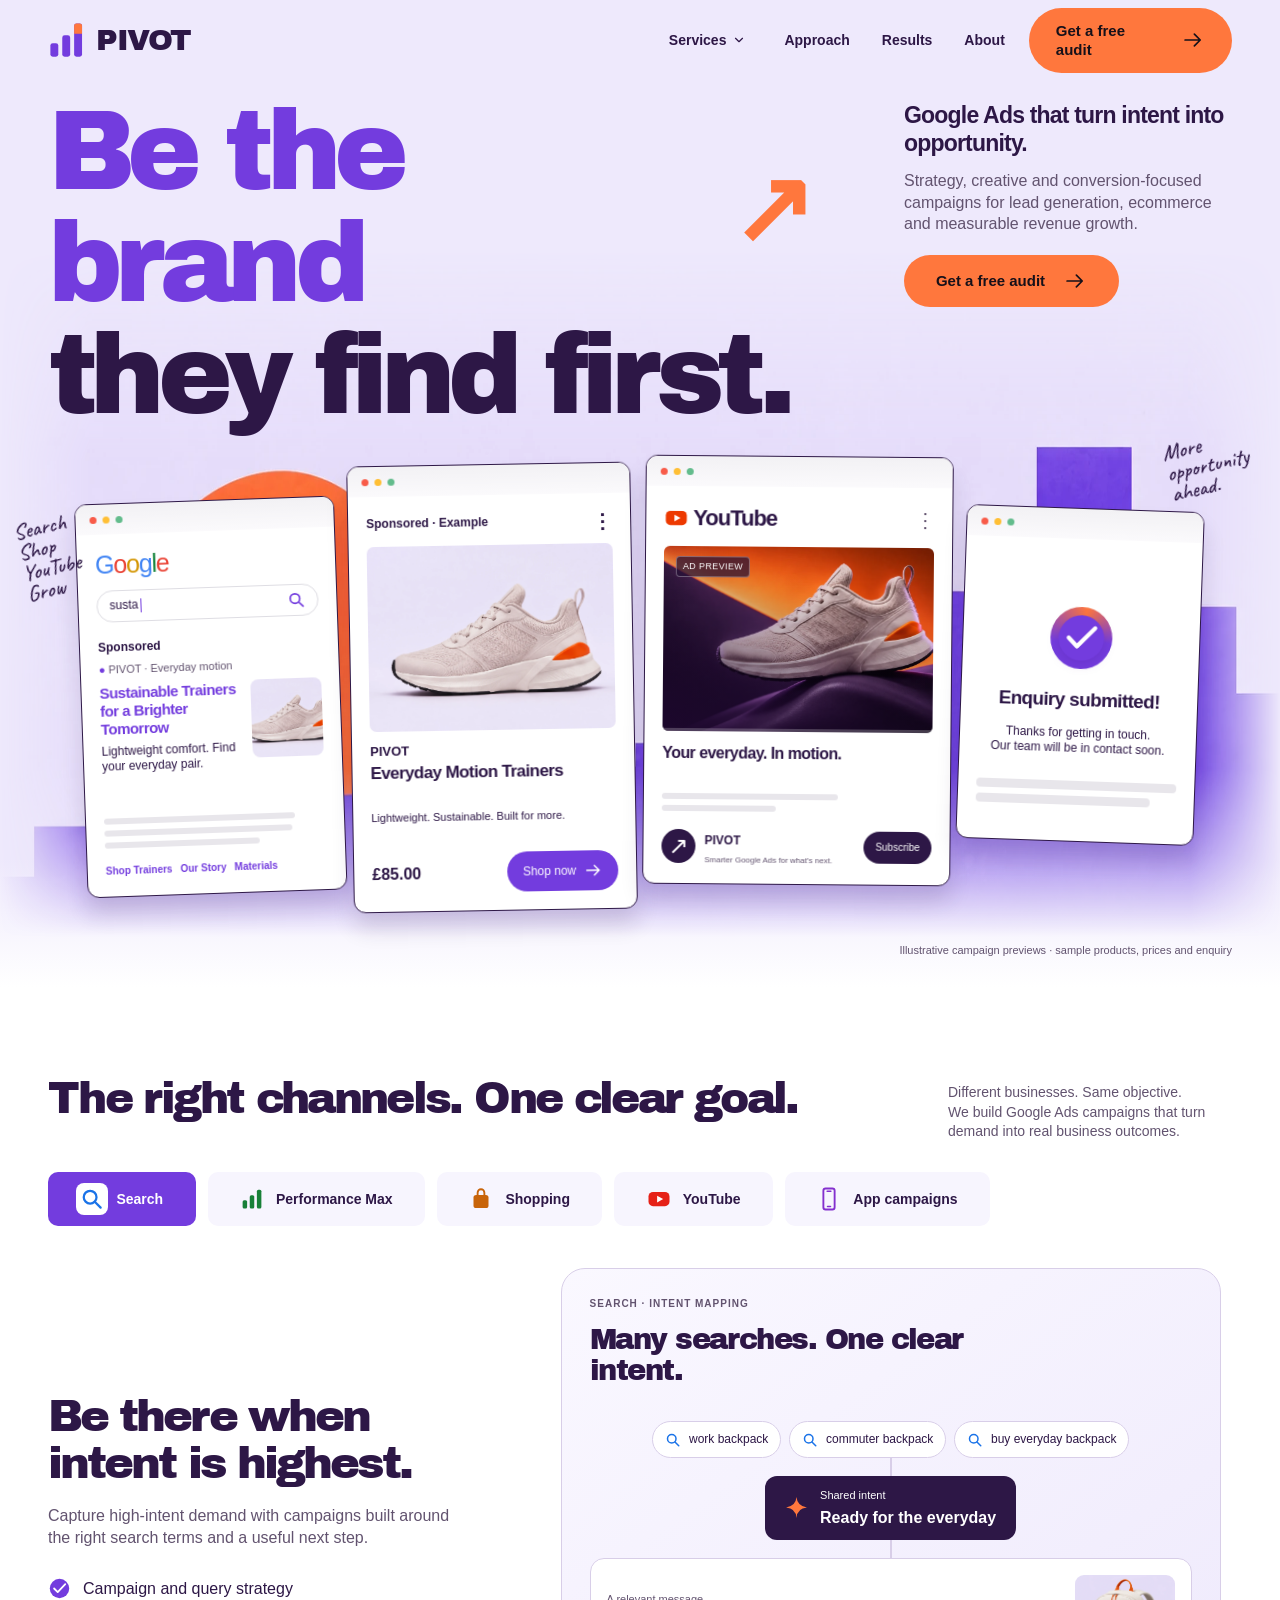
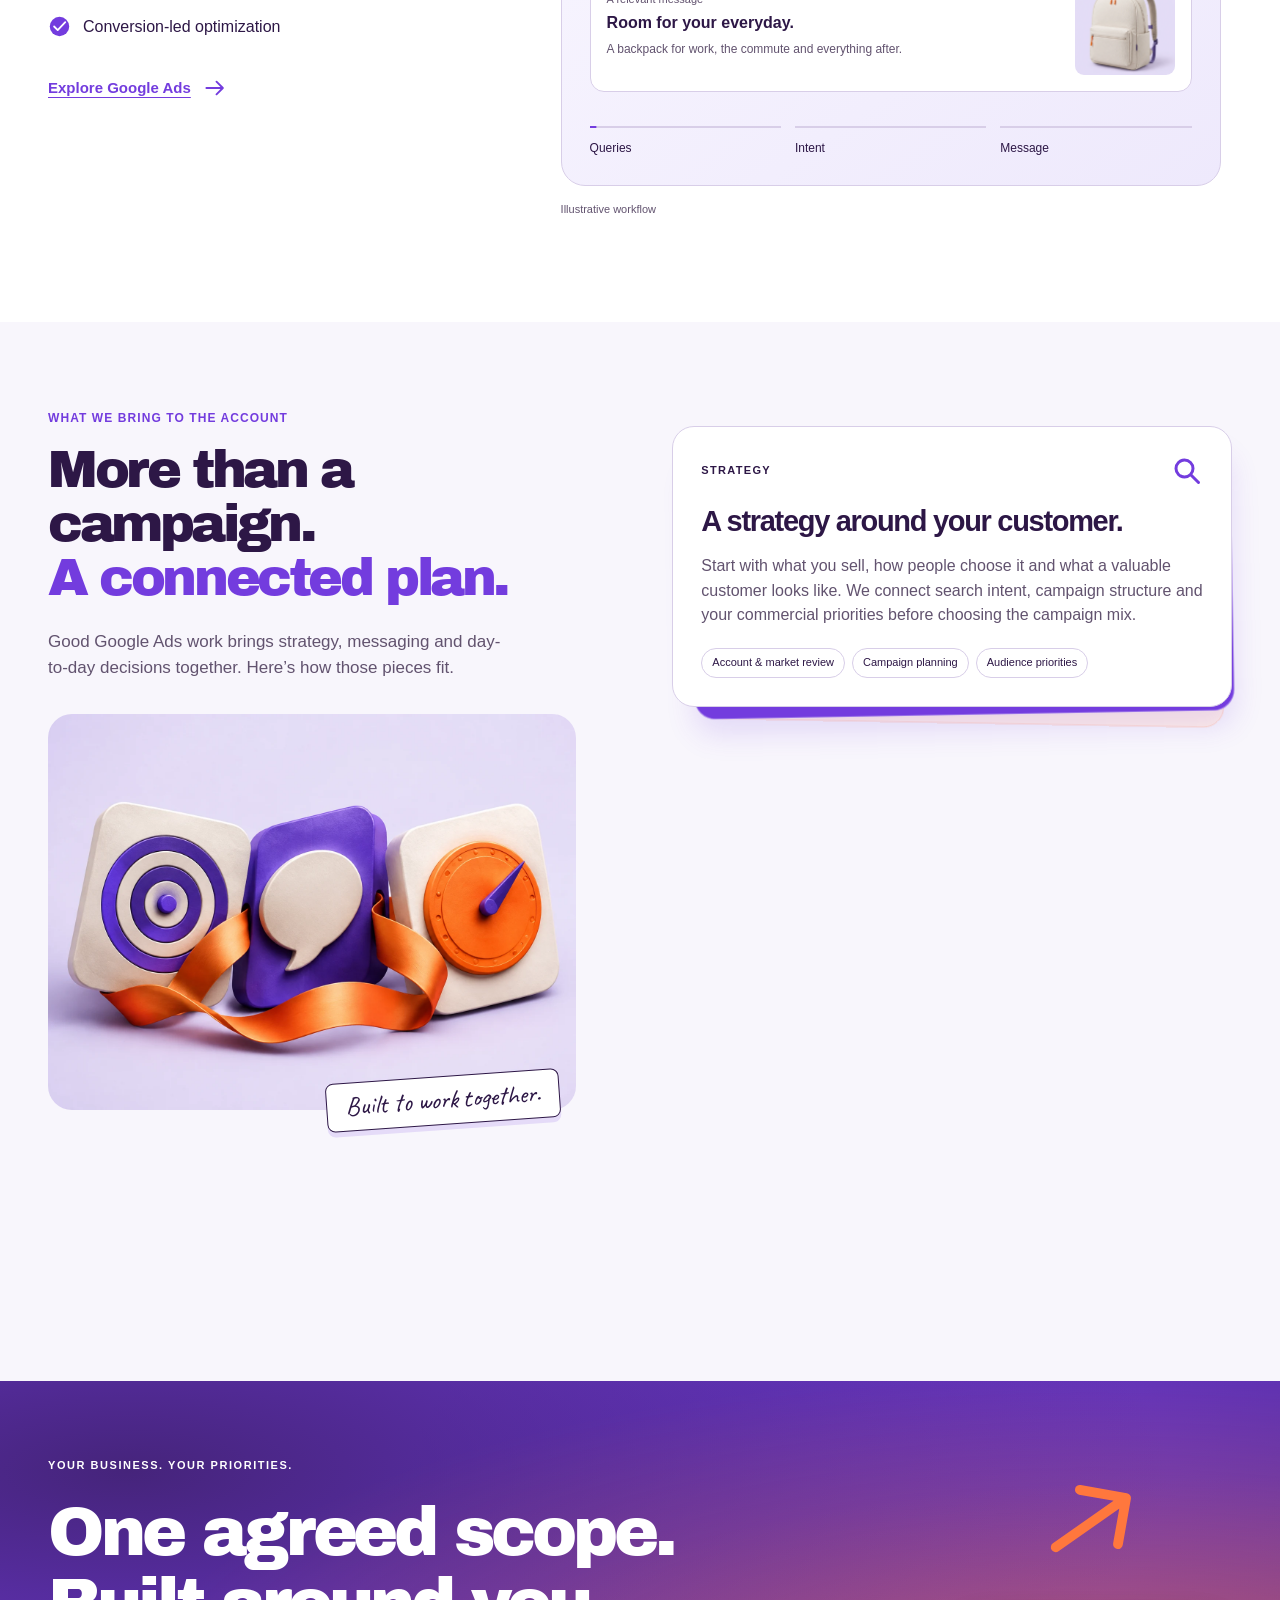
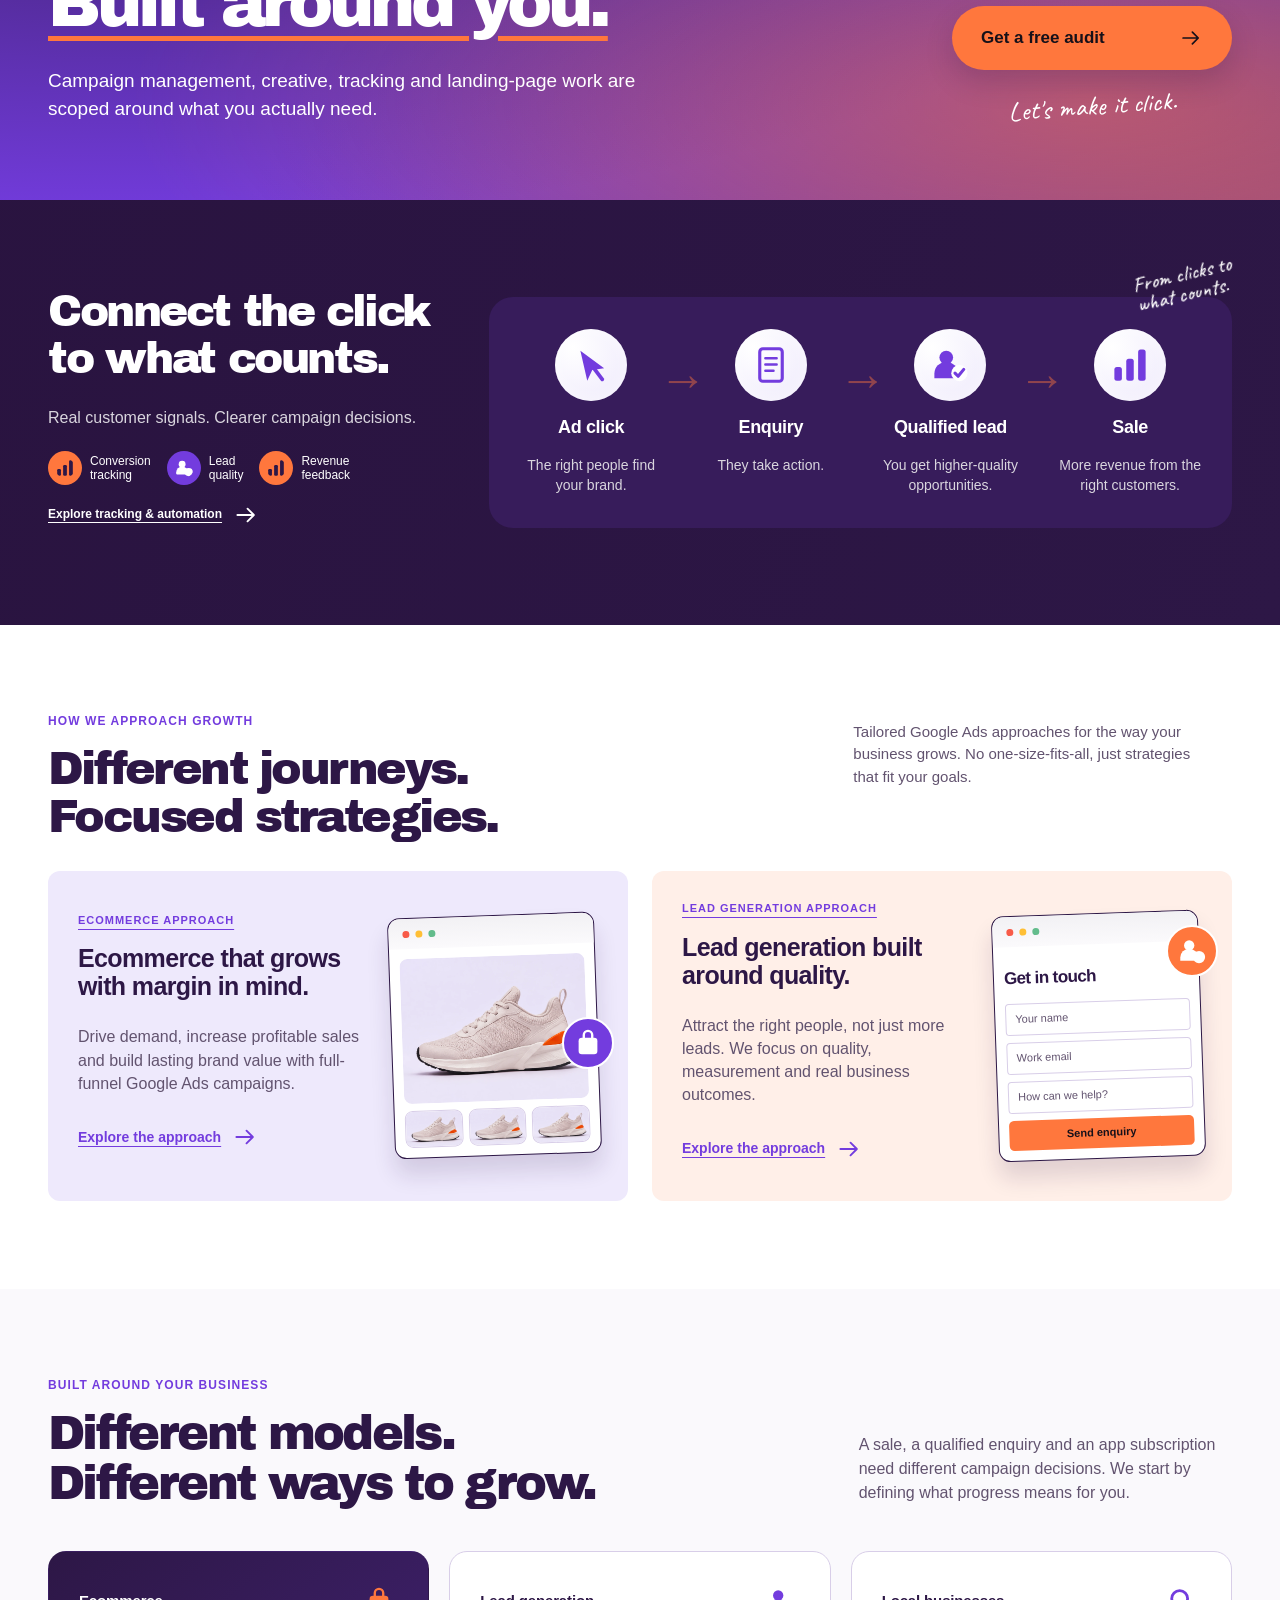
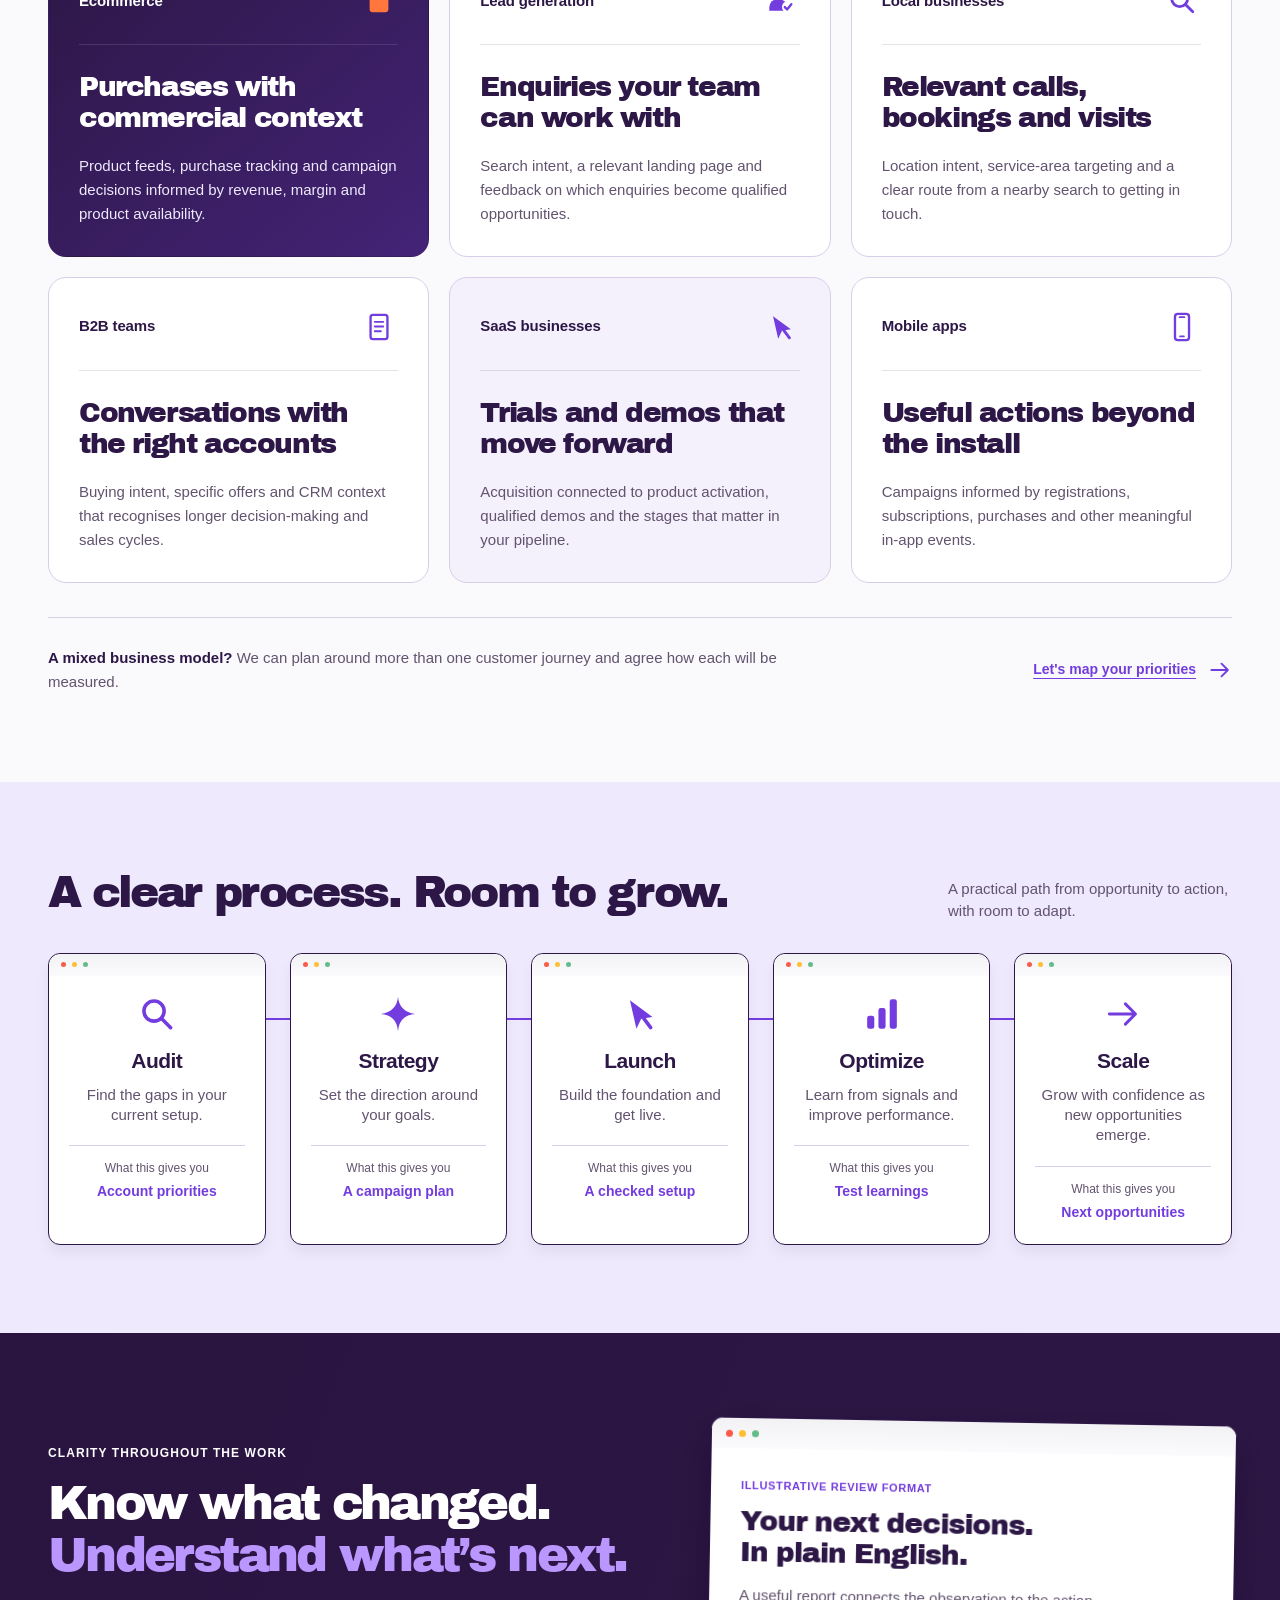
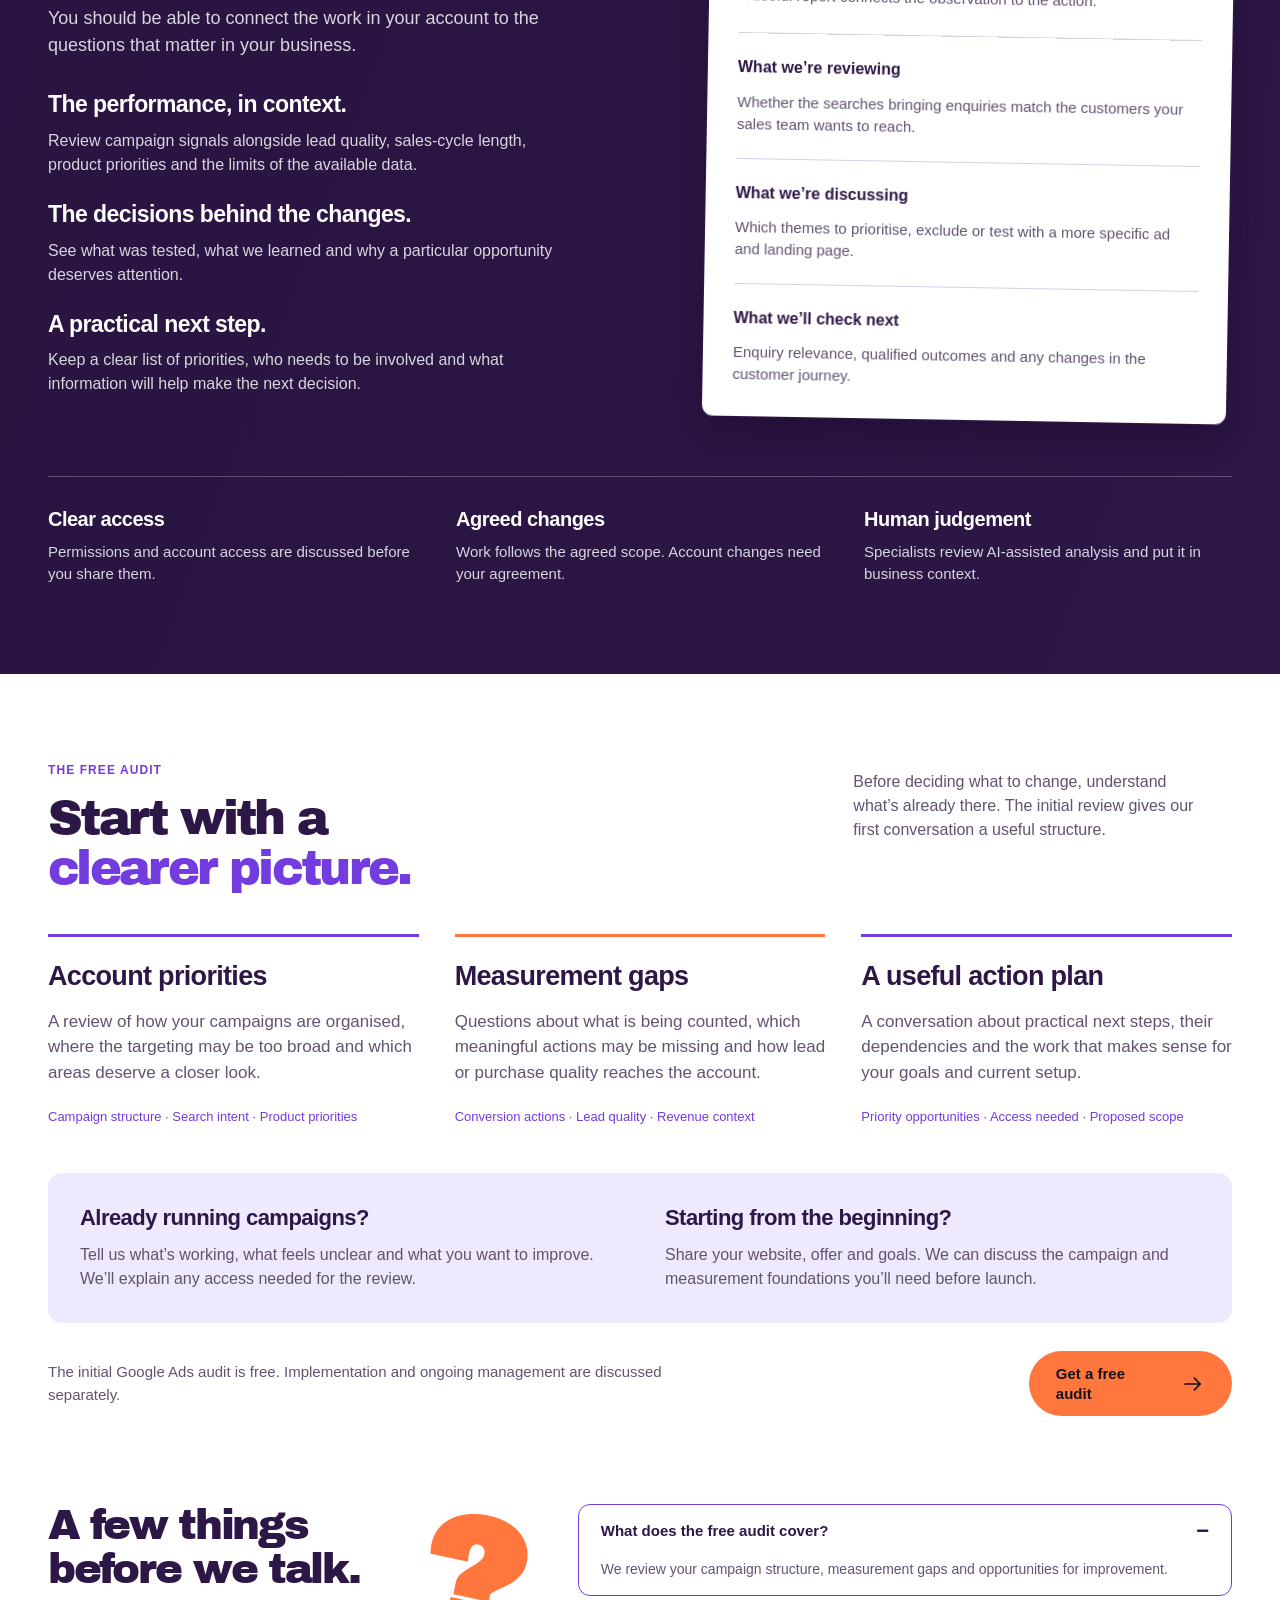
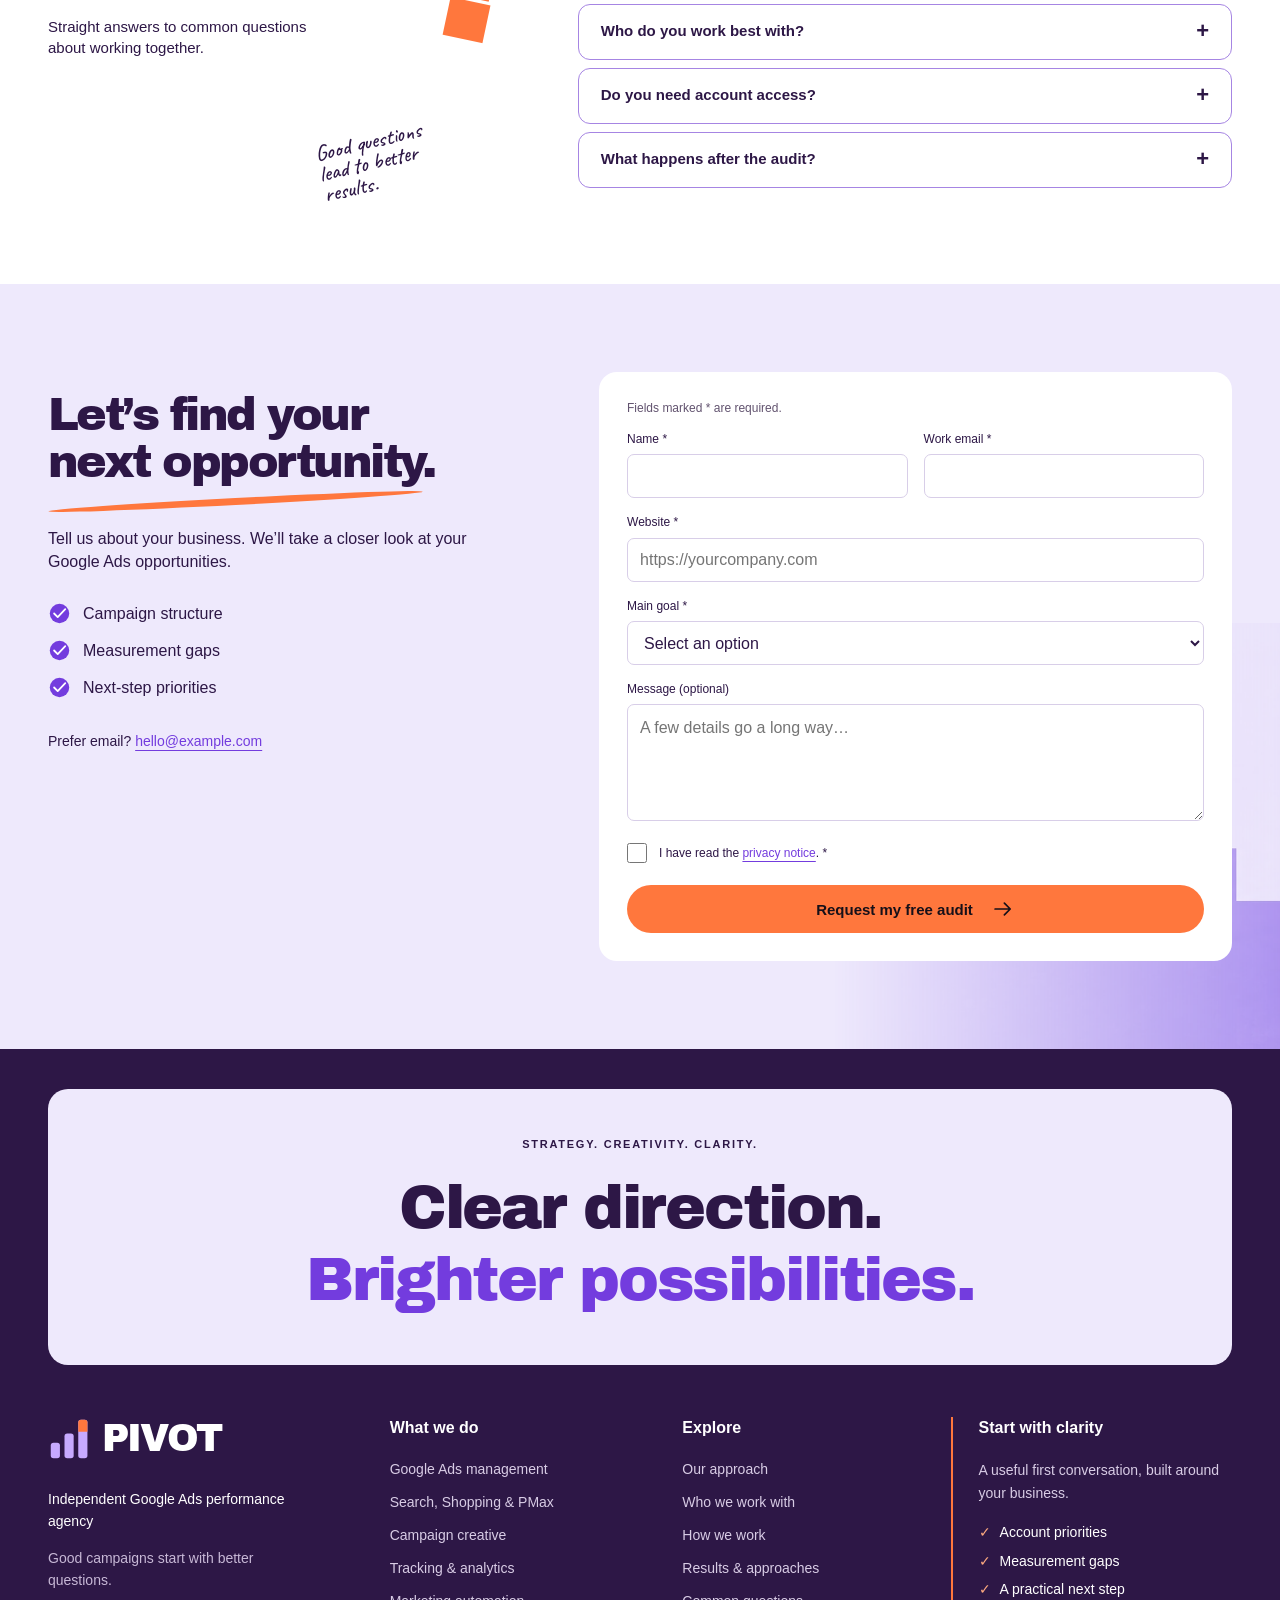
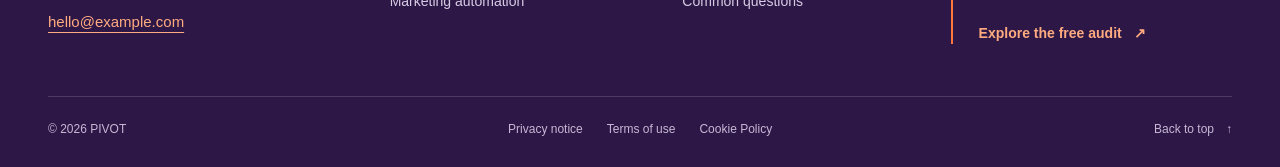
==== commit 353eee9c: "home done" ====
--- a/index.html
+++ b/index.html
@@ -51,12 +51,29 @@
     <a class="skip-link" href="#main">Skip to content</a>
     <header class="site-header">
       <div class="container">
-        <a class="brand" href="index.html" aria-label="PIVOT home"><span data-logo>PIVOT</span></a
-        ><span class="brand-caption">GOOGLE ADS AGENCY</span>
+        <a class="brand" href="index.html" aria-label="PIVOT home"
+          ><span data-logo class="brand-lockup"
+            ><img
+              src="assets/agency-mark.svg"
+              width="48"
+              height="48"
+              alt=""
+              aria-hidden="true"
+            /><span class="brand-wordmark">PIVOT</span></span
+          ></a
+        >
         <nav class="desktop-nav" aria-label="Main navigation">
           <div class="services-menu">
             <button data-services aria-expanded="false" aria-controls="services-links">
-              Services <span aria-hidden="true">⌄</span>
+              Services
+              <svg
+                class="services-chevron"
+                viewBox="0 0 24 24"
+                aria-hidden="true"
+                focusable="false"
+              >
+                <use href="assets/icons.svg#chevron-down"></use>
+              </svg>
             </button>
             <div id="services-links" hidden>
               <a href="google-ads.html">Google Ads management</a
@@ -1457,21 +1474,21 @@
                 </div>
                 <dl class="report-entries">
                   <div>
-                    <dt><span>01</span> What we’re reviewing</dt>
+                    <dt>What we’re reviewing</dt>
                     <dd>
                       Whether the searches bringing enquiries match the customers your sales team
                       wants to reach.
                     </dd>
                   </div>
                   <div>
-                    <dt><span>02</span> What we’re discussing</dt>
+                    <dt>What we’re discussing</dt>
                     <dd>
                       Which themes to prioritise, exclude or test with a more specific ad and
                       landing page.
                     </dd>
                   </div>
                   <div>
-                    <dt><span>03</span> What we’ll check next</dt>
+                    <dt>What we’ll check next</dt>
                     <dd>
                       Enquiry relevance, qualified outcomes and any changes in the customer journey.
                     </dd>
@@ -1742,7 +1759,17 @@
             <div class="form-envelope" data-form-envelope hidden>
               <div class="envelope-shell">
                 <div class="envelope-back" aria-hidden="true"></div>
-                <div class="envelope-letter" aria-hidden="true"><span data-logo>PIVOT</span></div>
+                <div class="envelope-letter" aria-hidden="true">
+                  <span data-logo class="brand-lockup"
+                    ><img
+                      src="assets/agency-mark.svg"
+                      width="48"
+                      height="48"
+                      alt=""
+                      aria-hidden="true"
+                    /><span class="brand-wordmark">PIVOT</span></span
+                  >
+                </div>
                 <div class="envelope-front" aria-hidden="true"></div>
                 <div class="envelope-flap" aria-hidden="true"></div>
                 <div
@@ -1783,7 +1810,15 @@
         <div class="footer-grid">
           <div class="footer-identity">
             <a class="brand" href="index.html" aria-label="PIVOT home"
-              ><span data-logo>PIVOT</span></a
+              ><span data-logo data-logo-variant="light" class="brand-lockup"
+                ><img
+                  src="assets/agency-mark-light.svg"
+                  width="48"
+                  height="48"
+                  alt=""
+                  aria-hidden="true"
+                /><span class="brand-wordmark">PIVOT</span></span
+              ></a
             >
             <p class="footer-description" data-brand="description">
               Independent Google Ads performance agency
@@ -1827,6 +1862,7 @@
           <nav aria-label="Legal">
             <a data-link="privacy" href="privacy.html">Privacy notice</a
             ><a data-link="terms" href="terms.html">Terms of use</a>
+            <a data-link="cookies" href="cookie-policy.html">Cookie Policy</a>
           </nav>
           <a class="footer-back" href="#main">Back to top <span aria-hidden="true">&uarr;</span></a>
         </div>
--- a/css/base.css
+++ b/css/base.css
@@ -129,8 +129,8 @@
 }
 .brand img {
   width: auto;
-  height: 32px;
-  max-width: 180px;
+  height: 38px;
+  max-width: 200px;
   object-fit: contain;
 }
 .brand-dots {
--- a/css/components.css
+++ b/css/components.css
@@ -109,12 +109,23 @@
   overflow-wrap: anywhere;
 }
 .brand [data-logo] {
+  display: block;
   min-width: 0;
 }
-.brand-caption {
-  font-size: 10px;
-  letter-spacing: 0.12em;
-  margin-right: auto;
+.brand [data-logo].brand-lockup,
+.brand-lockup {
+  display: inline-flex;
+  align-items: center;
+  gap: 10px;
+  max-width: 100%;
+}
+.brand-lockup img {
+  flex-shrink: 0;
+}
+.brand-wordmark {
+  min-width: 0;
+  overflow-wrap: anywhere;
+  letter-spacing: -0.05em;
 }
 .desktop-nav {
   display: flex;
@@ -139,6 +150,25 @@
 }
 .services-menu {
   position: relative;
+}
+.services-menu > button {
+  display: inline-flex;
+  align-items: center;
+  gap: 6px;
+}
+.services-chevron {
+  width: 14px;
+  height: 14px;
+  flex: 0 0 14px;
+  transition: transform 180ms ease;
+}
+[data-services][aria-expanded='true'] .services-chevron {
+  transform: rotate(180deg);
+}
+@media (prefers-reduced-motion: reduce) {
+  .services-chevron {
+    transition: none;
+  }
 }
 #services-links {
   position: absolute;
@@ -704,9 +734,6 @@
   height: 1px;
 }
 @media (min-width: 1200px) {
-  .brand-caption {
-    max-width: 140px;
-  }
   .site-header .brand {
     max-width: 240px;
   }
@@ -726,9 +753,6 @@
   }
   .menu-toggle {
     display: block;
-  }
-  .brand-caption {
-    margin-right: auto;
   }
   .header-actions {
     margin-left: auto;
@@ -800,7 +824,10 @@
     font-size: 25px;
     max-width: calc(100vw - 110px);
   }
-  .brand-caption,
+  .site-header .brand img {
+    height: 32px;
+    max-width: 160px;
+  }
   .header-cta {
     display: none;
   }
@@ -962,9 +989,6 @@
   max-width: 240px;
   line-height: 1.15;
 }
-html[data-long-brand='true'] .brand-caption {
-  display: none;
-}
 @media (max-width: 767px) {
   html[data-long-brand='true'] .site-header .brand {
     font-size: 15px;
--- a/css/art-direction.css
+++ b/css/art-direction.css
@@ -43,16 +43,6 @@
   font-size: 15px;
   font-weight: 600;
   min-height: 52px;
-}
-.site-header .brand-caption {
-  font-size: 9px;
-  letter-spacing: 0.08em;
-}
-.site-header .brand-caption:before {
-  content: '●';
-  color: var(--primary);
-  font-size: 12px;
-  margin-right: 16px;
 }
 .browser-card {
   border-radius: 12px;
--- a/css/pages/home-expanded.css
+++ b/css/pages/home-expanded.css
@@ -72,17 +72,9 @@
 .report-entries dt {
   font-weight: 700;
   font-size: 16px;
-  display: flex;
-  align-items: center;
-  gap: 13px;
-}
-.report-entries dt > span {
-  font-weight: 400;
-  color: var(--primary);
-  font-size: 12px;
 }
 .report-entries dd {
-  margin: 12px 0 0 28px;
+  margin: 12px 0 0;
   color: var(--muted);
   font-size: 15px;
   line-height: 1.5;
@@ -248,10 +240,8 @@
   }
   .report-entries dt {
     font-size: 16px;
-    gap: 10px;
   }
   .report-entries dd {
-    margin-left: 0;
     font-size: 16px;
   }
   .working-agreements {
--- a/css/footer.css
+++ b/css/footer.css
@@ -76,6 +76,11 @@
   line-height: 1.6;
 }
 
+.footer .brand img {
+  height: 44px;
+  max-width: 220px;
+}
+
 .footer-thought {
   color: #c7b8d6;
 }
--- a/css/pages/form-envelope.css
+++ b/css/pages/form-envelope.css
@@ -77,6 +77,16 @@
   color: var(--primary);
   font-family: var(--display);
   font-size: 22px;
+}
+
+.envelope-letter [data-logo] img {
+  width: 128px;
+  height: auto;
+  max-width: 100%;
+}
+.envelope-letter .brand-lockup img {
+  width: 28px;
+  height: 28px;
 }
 
 .envelope-message {
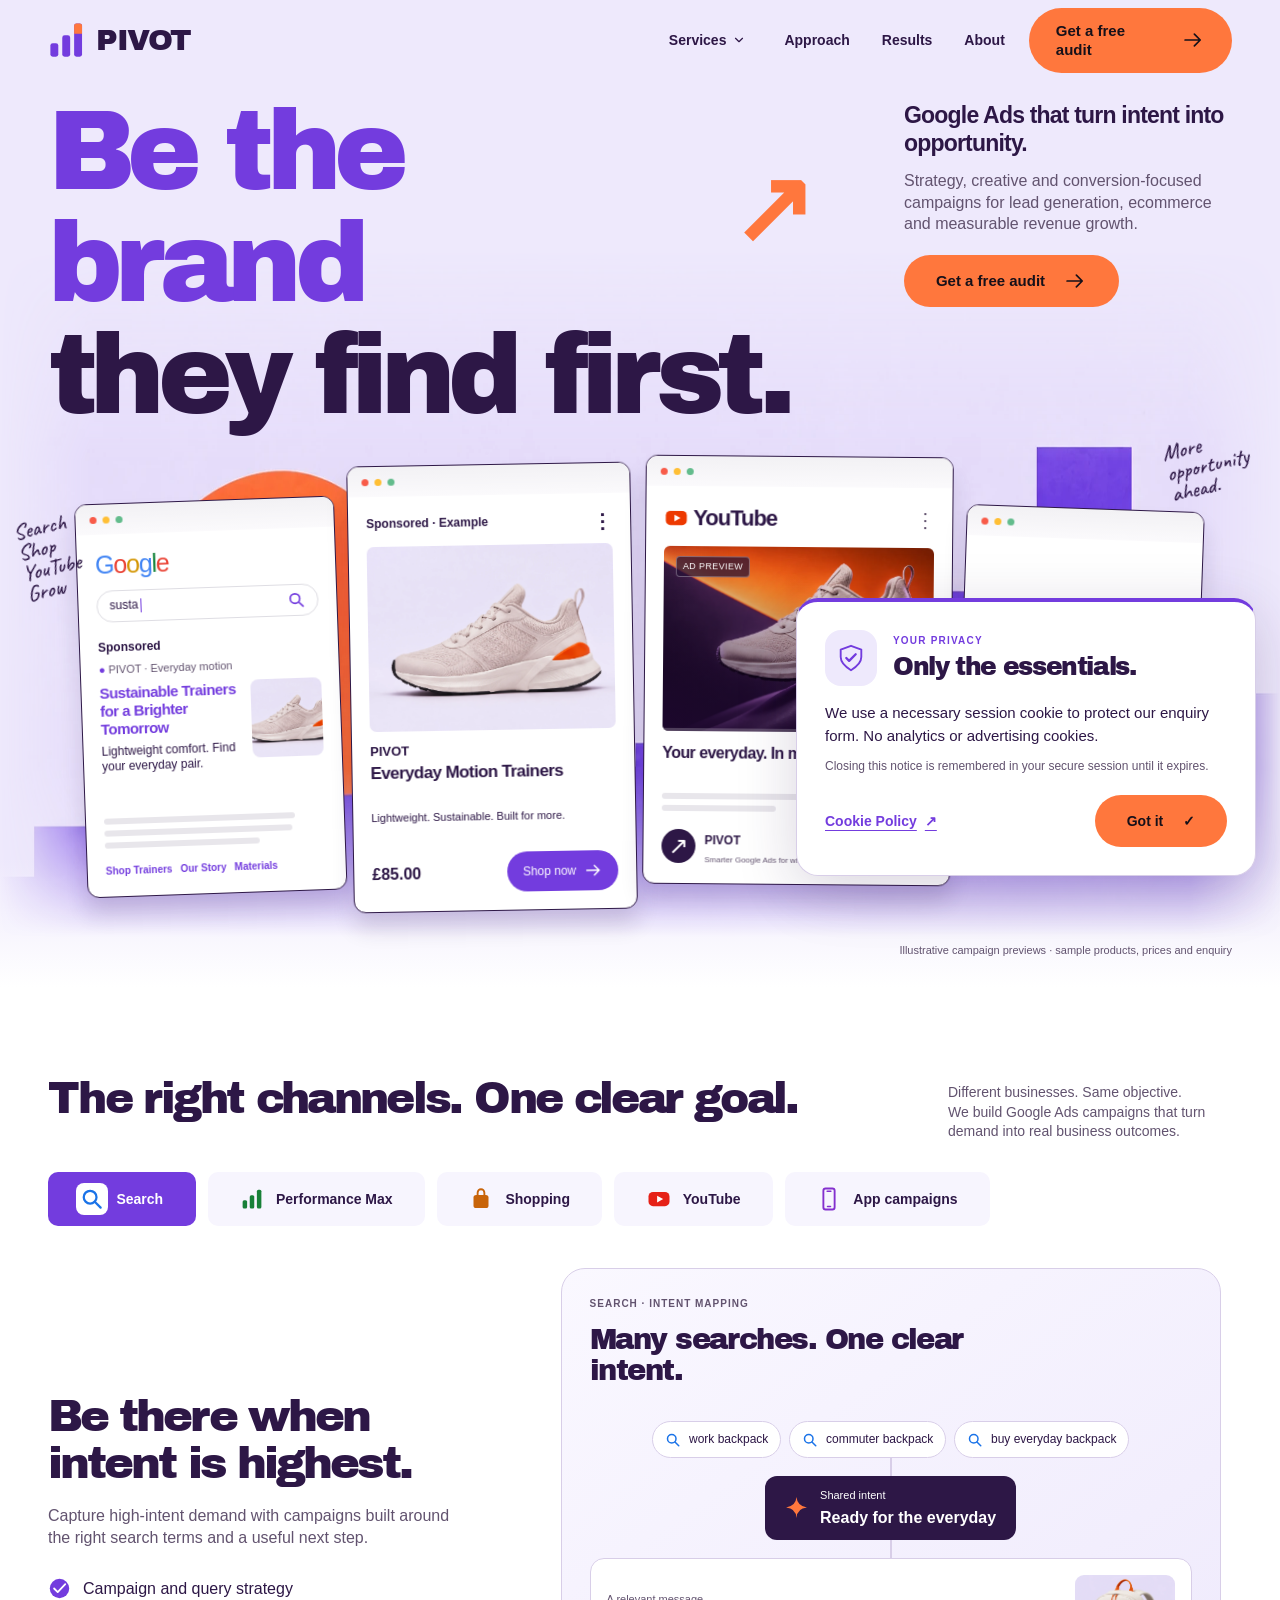
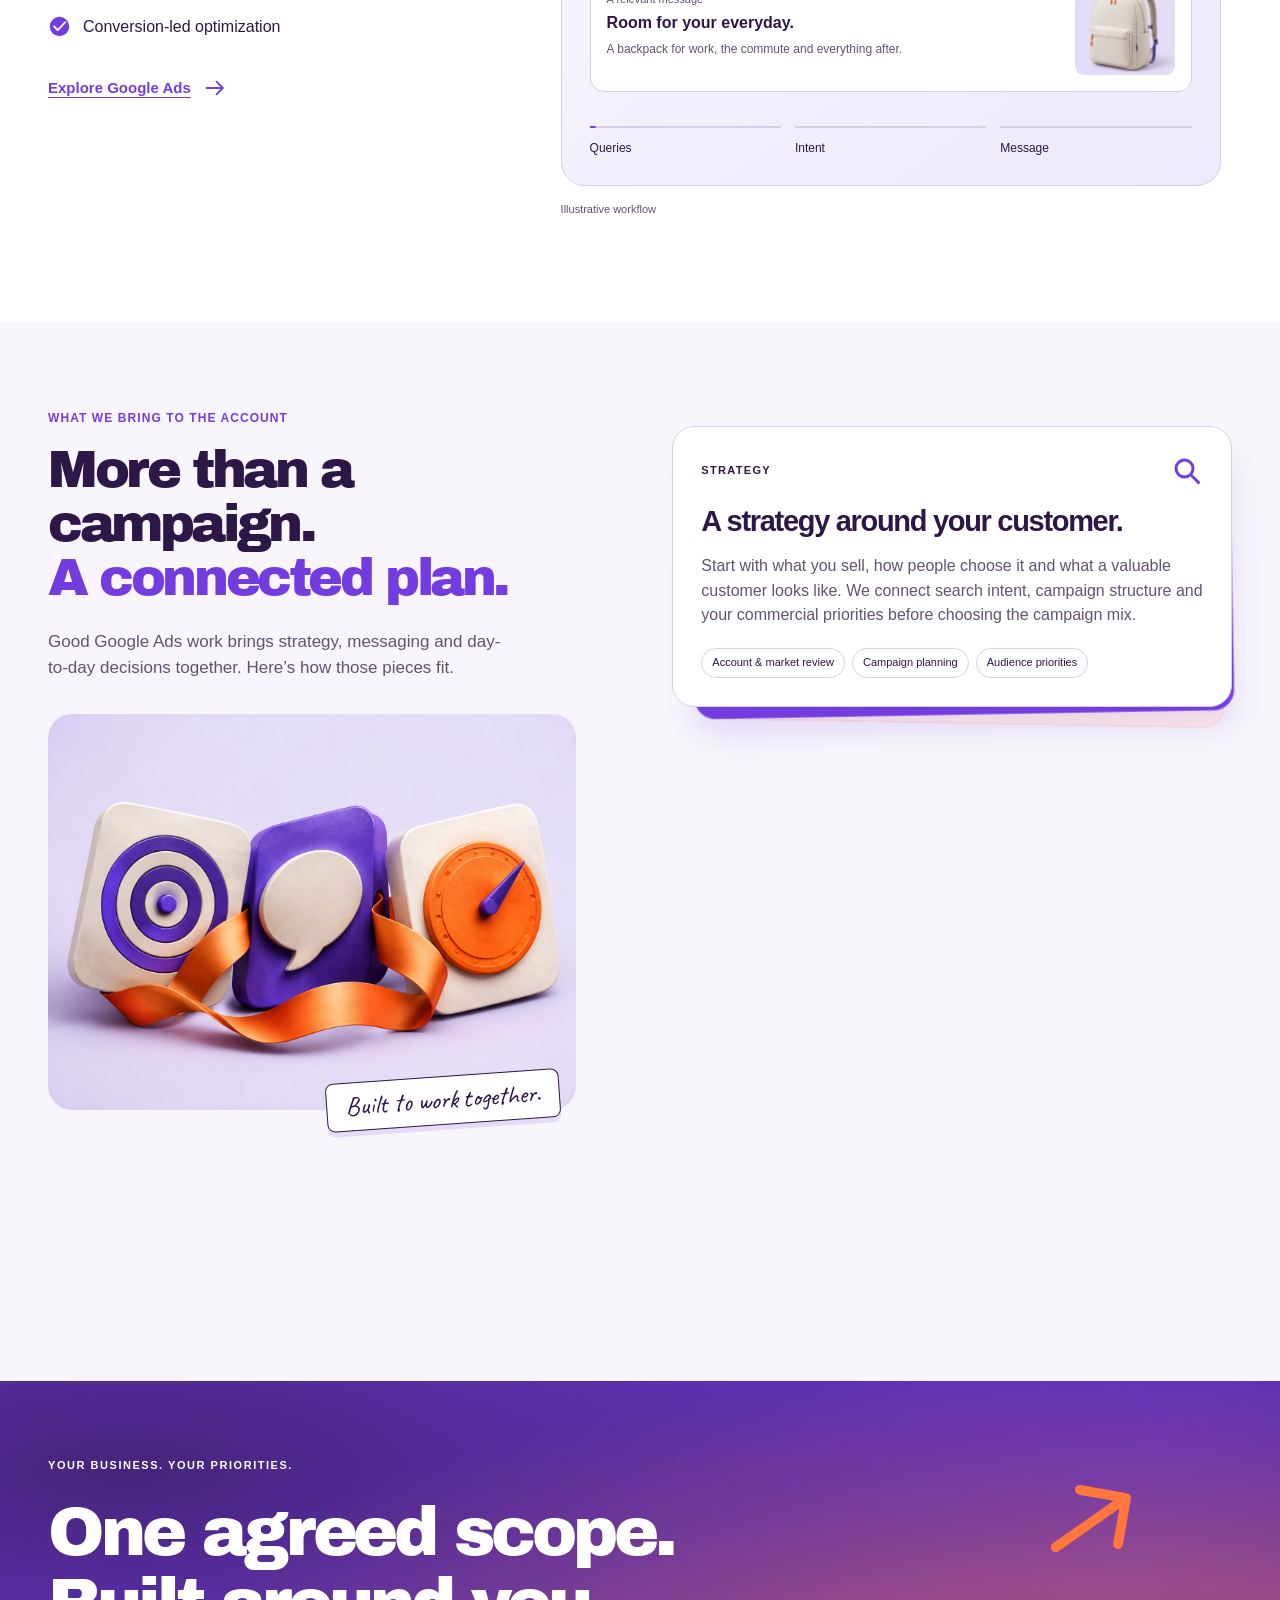
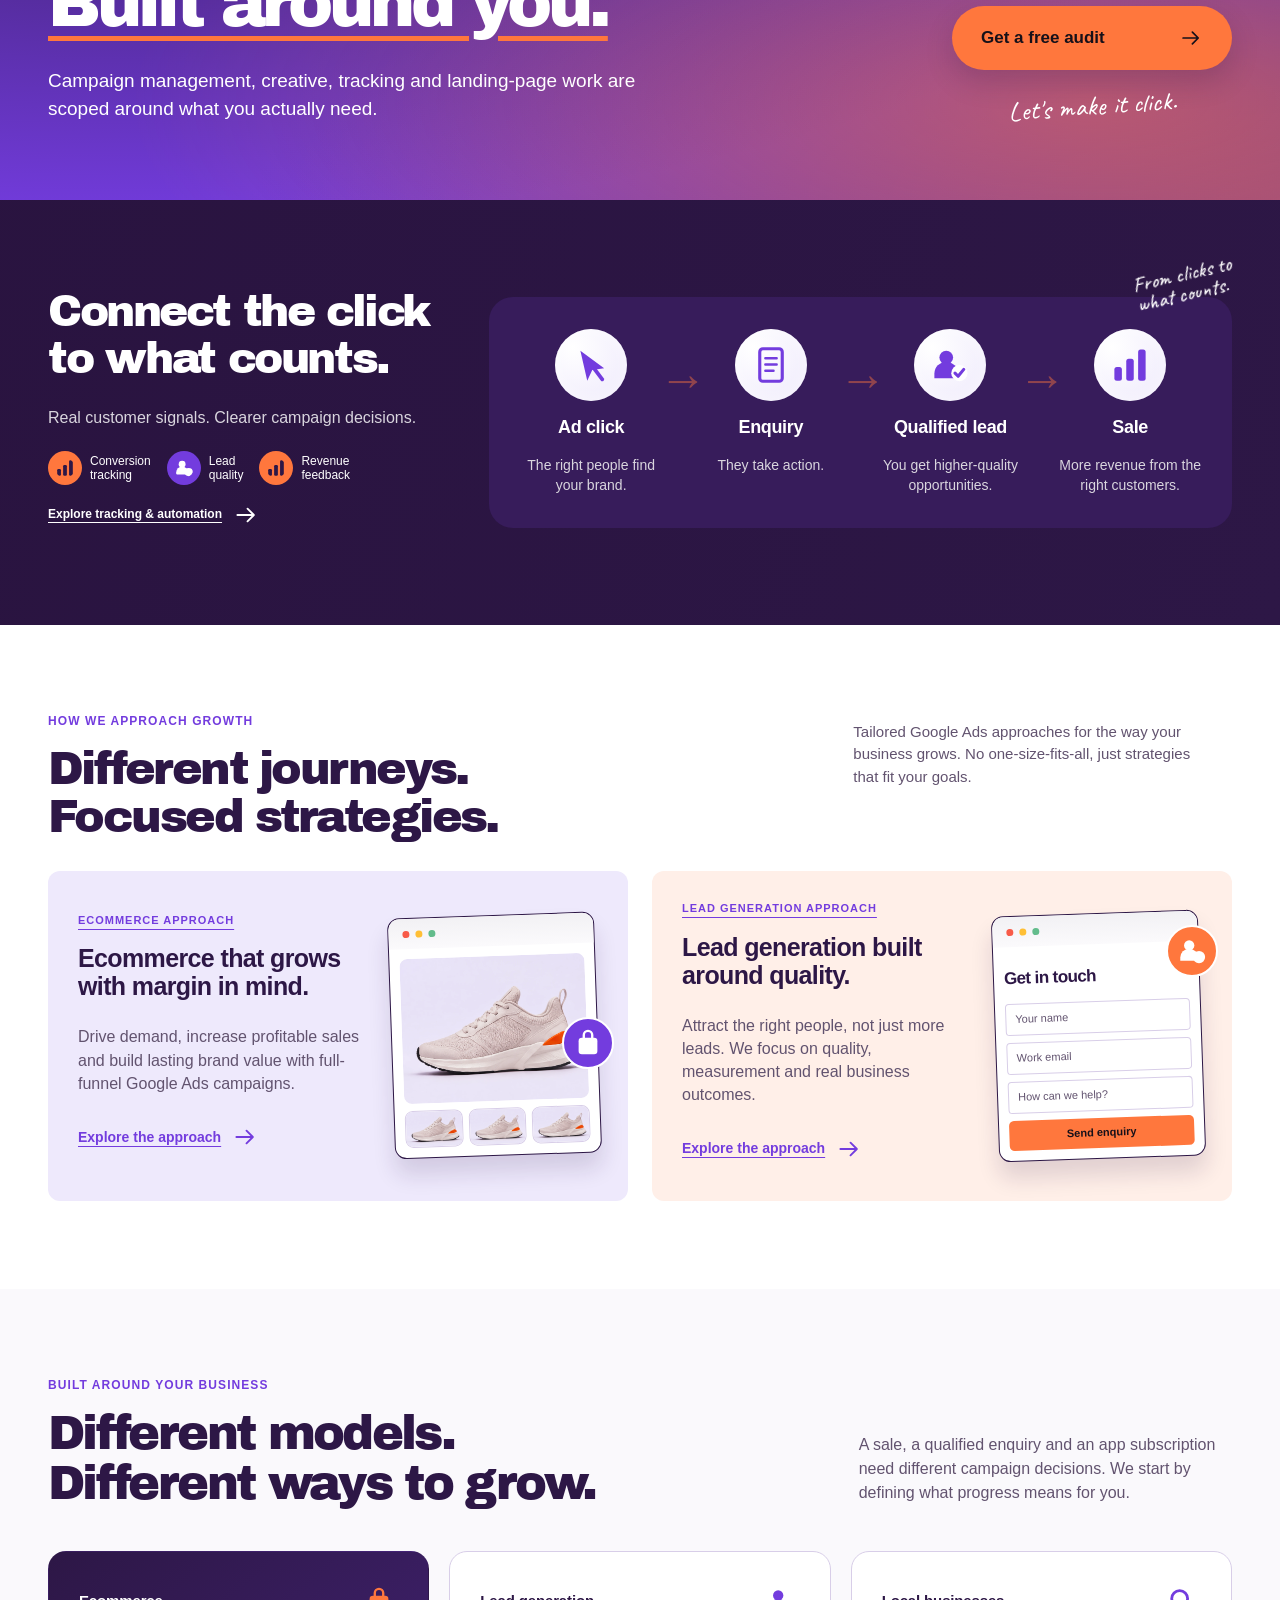
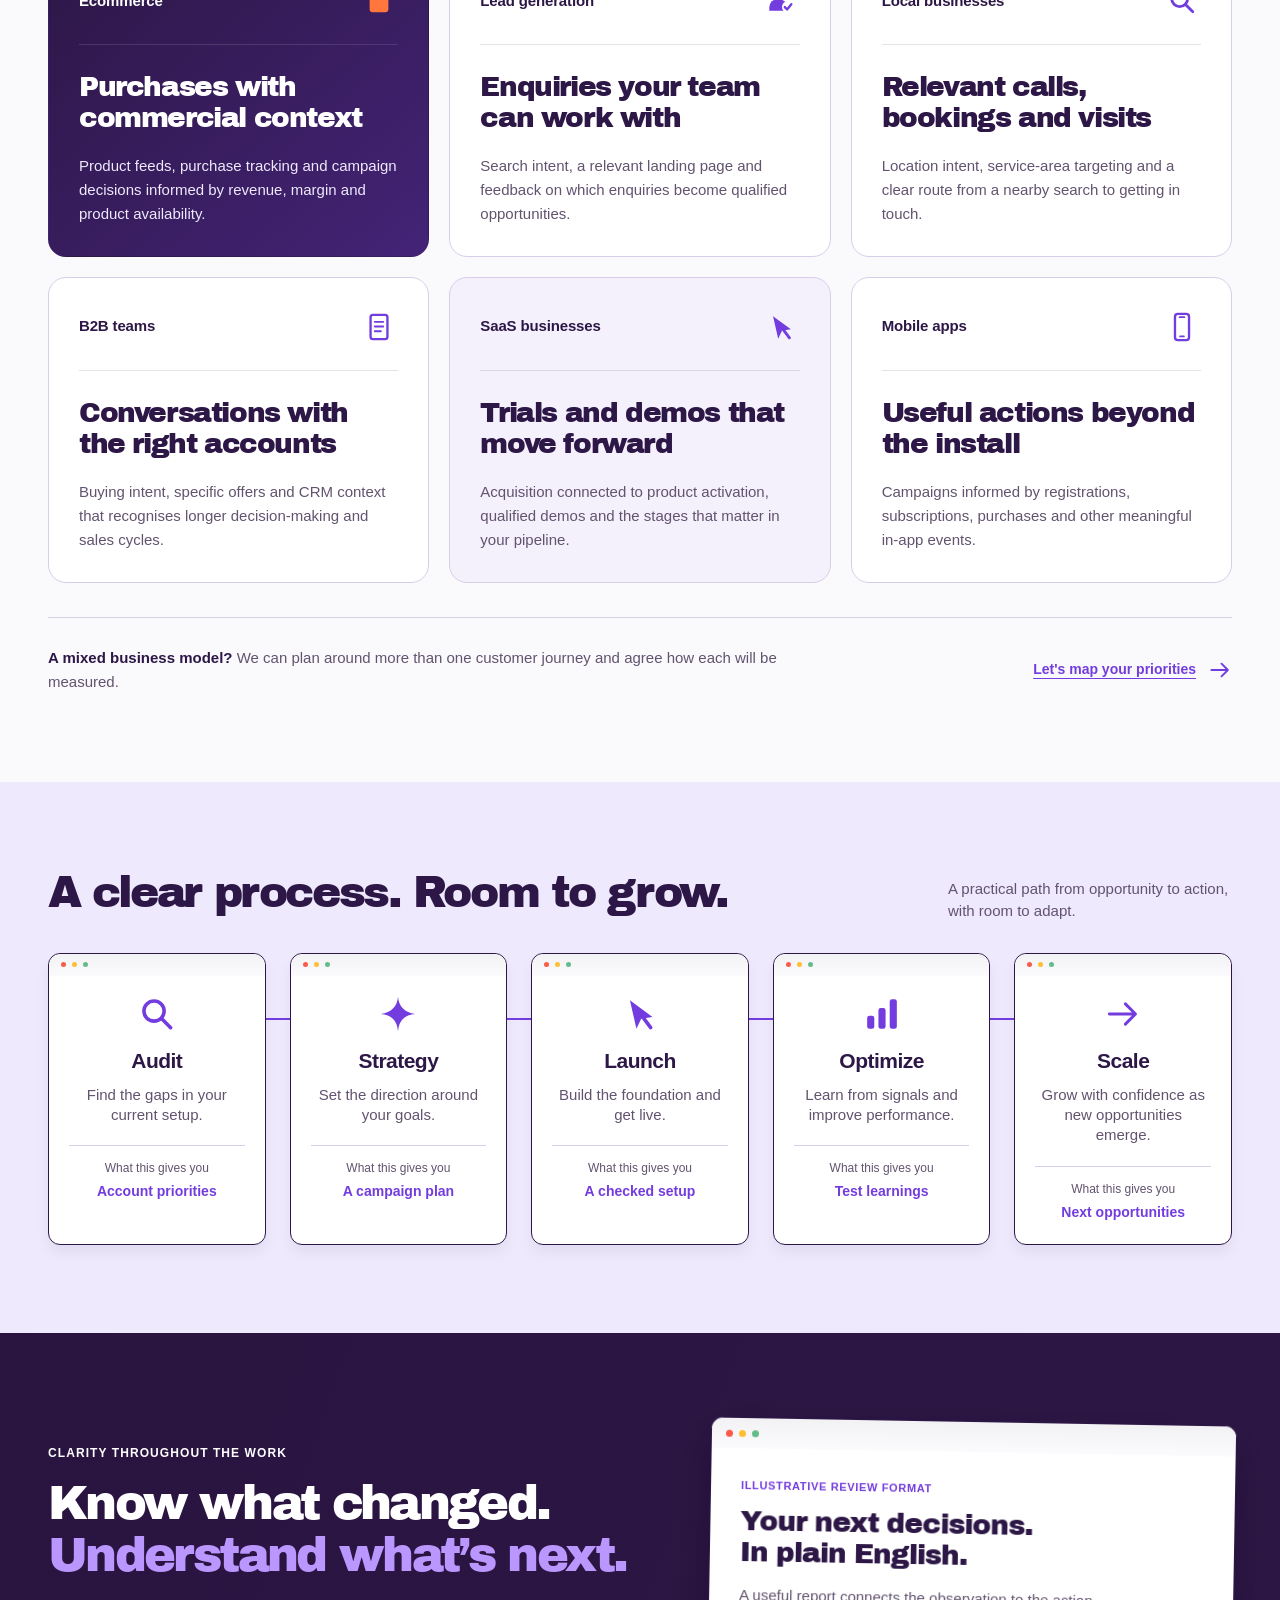
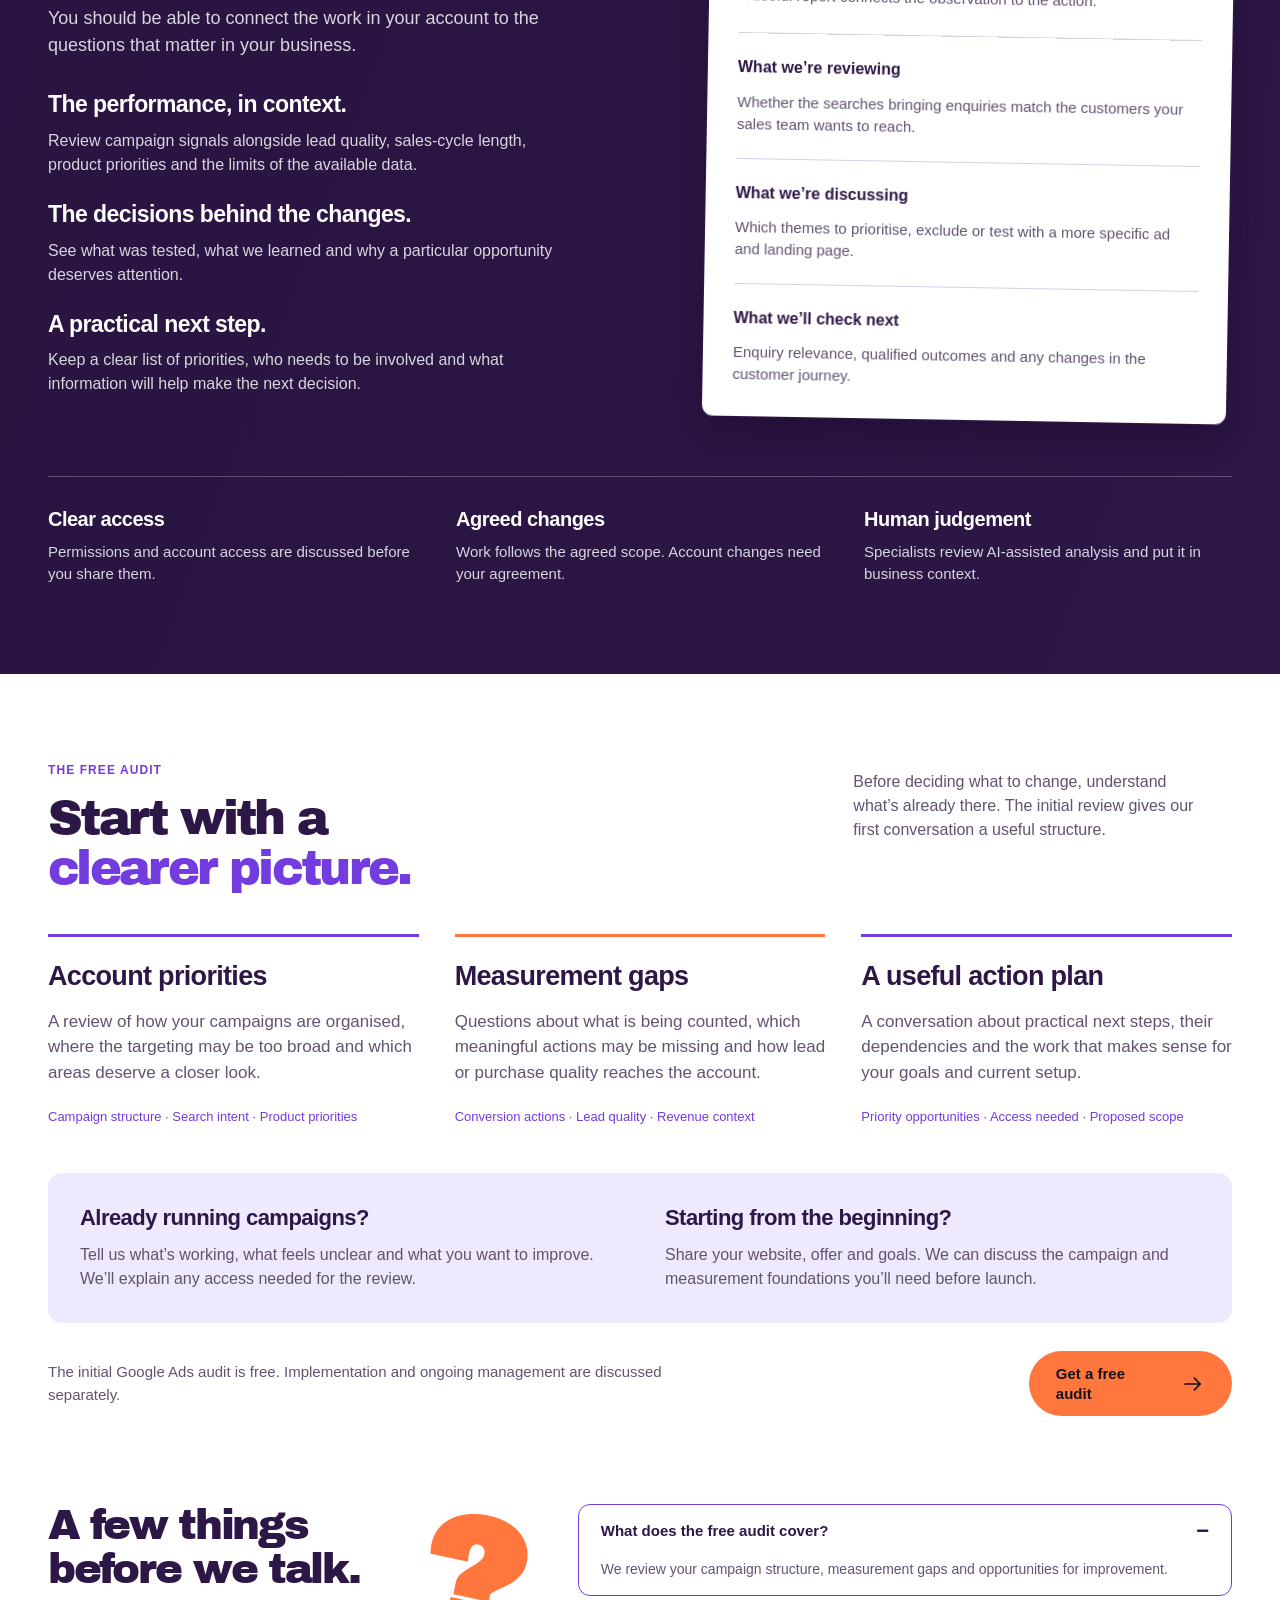
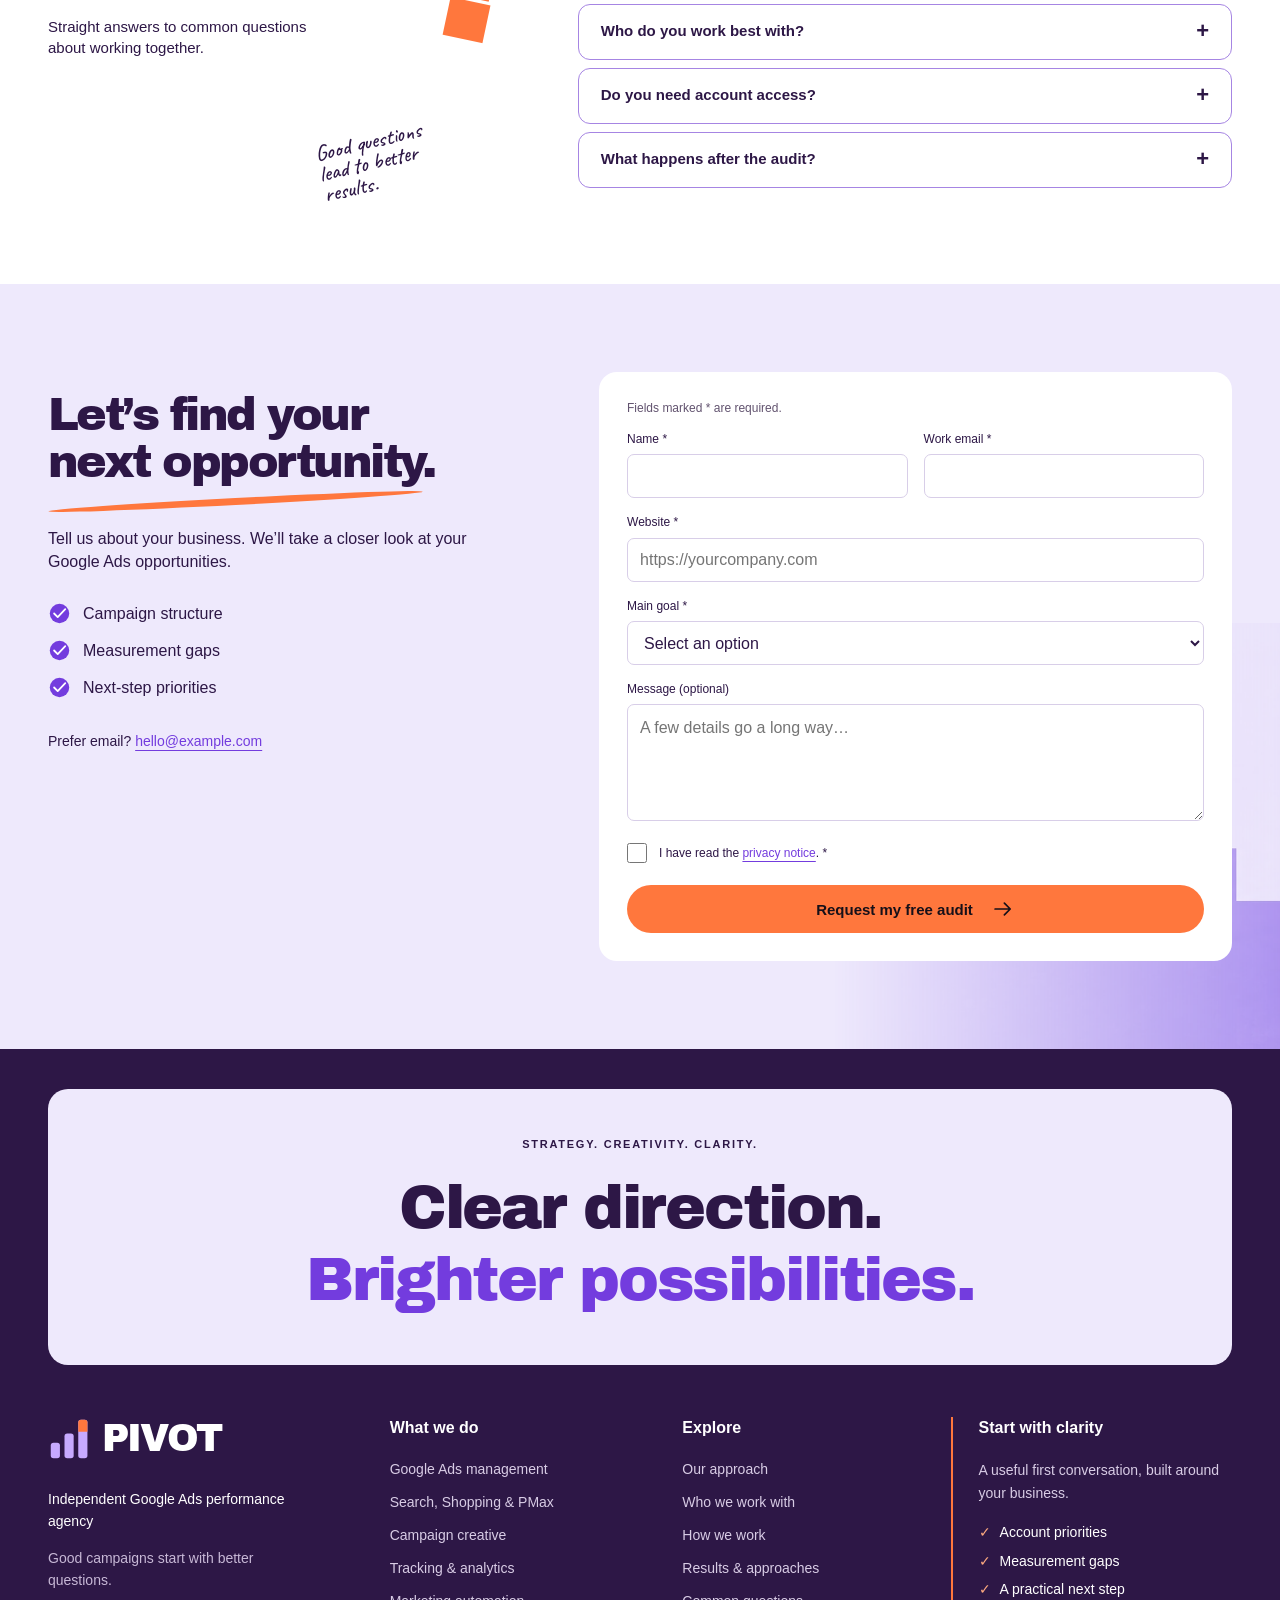
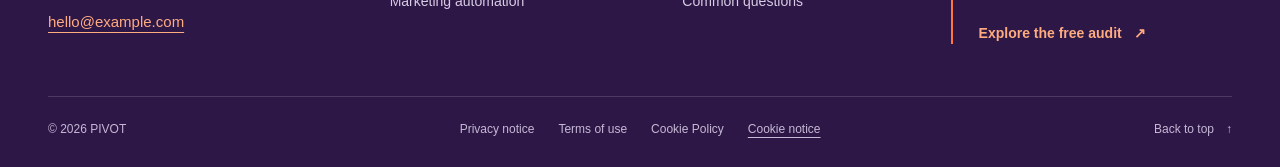
==== commit 6392e634: "+" ====
--- a/index.html
+++ b/index.html
@@ -1,83 +1,75 @@
 <!doctype html>
-<html lang="en" data-page-title="Google Ads Agency">
+
+<html lang="en">
   <head>
     <meta charset="utf-8" />
-    <meta name="viewport" content="width=device-width,initial-scale=1" />
-    <title>Google Ads Agency | PIVOT</title>
-
-    <meta name="theme-color" content="#EEE9FC" />
-    <link rel="icon" href="assets/favicon.svg" type="image/svg+xml" />
+    <meta content="width=device-width,initial-scale=1" name="viewport" />
+    <title></title>
+    <meta content="#EEE9FC" name="theme-color" />
+    <link href="" rel="icon" />
     <link
+      as="font"
+      crossorigin=""
+      href="assets/fonts/manrope-variable.ttf"
       rel="preload"
-      href="assets/fonts/manrope-variable.ttf"
-      as="font"
       type="font/ttf"
-      crossorigin
     />
-    <link rel="stylesheet" href="css/base.css" />
-    <link rel="stylesheet" href="css/components.css" />
-    <link rel="stylesheet" href="css/pages/home.css" />
-    <link rel="stylesheet" href="css/art-direction.css" />
-    <link rel="stylesheet" href="css/sections.css" />
-    <link rel="stylesheet" href="css/pages/home-expanded.css" />
-    <link rel="stylesheet" href="css/pages/campaign-motion.css" />
-    <link rel="stylesheet" href="css/pages/campaign-responsive.css" />
-    <link rel="stylesheet" href="css/pages/channel-explainers.css" />
-    <link rel="stylesheet" href="css/pages/service-scope.css" />
-    <link rel="stylesheet" href="css/pages/measurement-motion.css" />
-    <link rel="stylesheet" href="css/pages/business-fit.css" />
-    <link rel="stylesheet" href="css/footer.css" />
-    <link rel="stylesheet" href="css/pages/form-envelope.css" />
-    <script type="module" src="js/main.js"></script>
-    <script type="module" src="js/form.js"></script>
-    <script type="module" src="js/campaign-motion.js"></script>
-    <script type="module" src="js/channel-explainers.js"></script>
-    <script type="module" src="js/scope-stack.js"></script>
-    <script type="module" src="js/scope-banner.js"></script>
-    <script type="module" src="js/measurement-motion.js"></script>
-    <meta name="description" content="Independent Google Ads performance agency" />
-    <meta name="robots" content="noindex, nofollow" />
-    <link rel="canonical" href="https://example.com/index.html" />
-    <meta property="og:type" content="website" />
-    <meta property="og:site_name" content="PIVOT" />
-    <meta property="og:title" content="Google Ads Agency | PIVOT" />
-    <meta property="og:description" content="Independent Google Ads performance agency" />
-    <meta property="og:url" content="https://example.com/index.html" />
-    <meta name="twitter:card" content="summary" />
-    <meta name="twitter:title" content="Google Ads Agency | PIVOT" />
-    <meta name="twitter:description" content="Independent Google Ads performance agency" />
+    <link href="css/base.css" rel="stylesheet" />
+    <link href="css/components.css" rel="stylesheet" />
+    <link href="css/pages/home.css" rel="stylesheet" />
+    <link href="css/art-direction.css" rel="stylesheet" />
+    <link href="css/sections.css" rel="stylesheet" />
+    <link href="css/pages/home-expanded.css" rel="stylesheet" />
+    <link href="css/pages/campaign-motion.css" rel="stylesheet" />
+    <link href="css/pages/campaign-responsive.css" rel="stylesheet" />
+    <link href="css/pages/channel-explainers.css" rel="stylesheet" />
+    <link href="css/pages/service-scope.css" rel="stylesheet" />
+    <link href="css/pages/measurement-motion.css" rel="stylesheet" />
+    <link href="css/pages/business-fit.css" rel="stylesheet" />
+    <link href="css/footer.css" rel="stylesheet" />
+    <link href="css/pages/form-envelope.css" rel="stylesheet" />
+    <script src="js/main.js" type="module"></script>
+    <script src="js/form.js" type="module"></script>
+    <script src="js/campaign-motion.js" type="module"></script>
+    <script src="js/channel-explainers.js" type="module"></script>
+    <script src="js/scope-stack.js" type="module"></script>
+    <script src="js/scope-banner.js" type="module"></script>
+    <script src="js/measurement-motion.js" type="module"></script>
+    <meta content="" name="description" />
+    <meta content="noindex, nofollow" name="robots" />
+    <link href="" rel="canonical" />
+    <meta content="website" property="og:type" />
+    <meta content="" property="og:site_name" />
+    <meta content="" property="og:title" />
+    <meta content="" property="og:description" />
+    <meta content="" property="og:url" />
+    <meta content="summary" name="twitter:card" />
+    <meta content="" name="twitter:title" />
+    <meta content="" name="twitter:description" />
   </head>
   <body class="page-index">
     <a class="skip-link" href="#main">Skip to content</a>
     <header class="site-header">
       <div class="container">
-        <a class="brand" href="index.html" aria-label="PIVOT home"
-          ><span data-logo class="brand-lockup"
-            ><img
-              src="assets/agency-mark.svg"
-              width="48"
-              height="48"
-              alt=""
-              aria-hidden="true"
-            /><span class="brand-wordmark">PIVOT</span></span
-          ></a
-        >
-        <nav class="desktop-nav" aria-label="Main navigation">
+        <a aria-label="Home" class="brand" href="index.html"
+          ><span class="brand-lockup" data-logo=""></span
+        ></a>
+        <nav aria-label="Main navigation" class="desktop-nav">
           <div class="services-menu">
-            <button data-services aria-expanded="false" aria-controls="services-links">
+            <button aria-controls="services-links" aria-expanded="false" data-services="">
               Services
               <svg
+                aria-hidden="true"
                 class="services-chevron"
-                viewBox="0 0 24 24"
-                aria-hidden="true"
                 focusable="false"
+                viewbox="0 0 24 24"
               >
                 <use href="assets/icons.svg#chevron-down"></use>
               </svg>
             </button>
-            <div id="services-links" hidden>
+            <div hidden="" id="services-links">
               <a href="google-ads.html">Google Ads management</a
-              ><a href="tracking.html">Tracking & automation</a>
+              ><a href="tracking.html">Tracking &amp; automation</a>
             </div>
           </div>
           <a href="index.html#process">Approach</a><a href="results.html">Results</a
@@ -87,44 +79,45 @@
           <span class="header-cta"
             ><a class="button" data-link="audit" href="index.html#audit"
               ><span data-content="cta">Get a free audit</span
-              ><svg class="icon" viewBox="0 0 64 64" aria-hidden="true">
+              ><svg aria-hidden="true" class="icon" viewbox="0 0 64 64">
                 <use href="assets/icons.svg#arrow"></use></svg></a></span
           ><button
+            aria-controls="site-menu"
+            aria-expanded="false"
+            aria-label="Open menu"
             class="menu-toggle"
-            data-menu-open
-            aria-label="Open menu"
-            aria-expanded="false"
-            aria-controls="site-menu"
+            data-menu-open=""
           >
             <span></span><span></span><span></span>
           </button>
         </div>
       </div>
     </header>
-    <dialog id="site-menu" aria-labelledby="menu-title">
+    <dialog aria-labelledby="menu-title" id="site-menu">
       <div class="menu-heading">
         <h2 id="menu-title">Explore</h2>
-        <button data-menu-close aria-label="Close menu">×</button>
+        <button aria-label="Close menu" data-menu-close="">×</button>
       </div>
       <nav aria-label="Mobile navigation">
         <a href="index.html">Home</a><a href="google-ads.html">Google Ads management</a
-        ><a href="tracking.html">Tracking & automation</a><a href="index.html#process">Approach</a
-        ><a href="results.html">Results</a><a href="index.html#about">About</a
+        ><a href="tracking.html">Tracking &amp; automation</a
+        ><a href="index.html#process">Approach</a><a href="results.html">Results</a
+        ><a href="index.html#about">About</a
         ><a class="button" data-link="audit" href="index.html#audit"
           ><span data-content="cta">Get a free audit</span
-          ><svg class="icon" viewBox="0 0 64 64" aria-hidden="true">
+          ><svg aria-hidden="true" class="icon" viewbox="0 0 64 64">
             <use href="assets/icons.svg#arrow"></use></svg
         ></a>
       </nav>
     </dialog>
     <main id="main">
-      <section id="hero" class="home-hero lavender">
+      <section class="home-hero lavender" id="hero">
         <div class="container">
           <div class="hero-heading">
             <h1>
               <span class="hero-first"
                 ><span class="primary" data-content="heroTitle">Be the brand</span
-                ><span class="hero-arrow" aria-hidden="true">↗</span></span
+                ><span aria-hidden="true" class="hero-arrow">↗</span></span
               ><span data-content="heroTitleEnd">they find first.</span>
             </h1>
             <div class="hero-intro">
@@ -135,75 +128,75 @@
               </p>
               <a class="button" data-link="audit" href="index.html#audit"
                 ><span data-content="cta">Get a free audit</span
-                ><svg class="icon" viewBox="0 0 64 64" aria-hidden="true">
+                ><svg aria-hidden="true" class="icon" viewbox="0 0 64 64">
                   <use href="assets/icons.svg#arrow"></use></svg
               ></a>
             </div>
           </div>
           <div class="campaign-scene">
-            <div class="scene-decor" aria-hidden="true">
-              <img src="assets/campaign-backdrop.webp" width="2172" height="724" alt="" />
-            </div>
-            <span class="hand-note scene-note-left" aria-hidden="true"
+            <div aria-hidden="true" class="scene-decor">
+              <img alt="" height="724" src="assets/campaign-backdrop.webp" width="2172" />
+            </div>
+            <span aria-hidden="true" class="hand-note scene-note-left"
               >Search<br />Shop<br />YouTube<br />Grow</span
-            ><span class="hand-note scene-note-right" aria-hidden="true"
+            ><span aria-hidden="true" class="hand-note scene-note-right"
               >More<br />opportunity<br />ahead.</span
             >
             <div
+              aria-label="Explore campaign previews"
               class="campaign-navigation"
+              hidden=""
               role="group"
-              aria-label="Explore campaign previews"
-              hidden
             >
               <button
-                type="button"
-                data-campaign-select="0"
                 aria-controls="campaign-search"
                 aria-label="Show Search preview"
+                data-campaign-select="0"
+                type="button"
               >
                 Search
               </button>
               <button
-                type="button"
-                data-campaign-select="1"
                 aria-controls="campaign-shopping"
                 aria-label="Show Shopping preview"
+                data-campaign-select="1"
+                type="button"
               >
                 Shopping
               </button>
               <button
-                type="button"
-                data-campaign-select="2"
                 aria-controls="campaign-video"
                 aria-label="Show YouTube preview"
+                data-campaign-select="2"
+                type="button"
               >
                 YouTube
               </button>
               <button
-                type="button"
-                data-campaign-select="3"
                 aria-controls="campaign-enquiry"
                 aria-label="Show Enquiry preview"
+                data-campaign-select="3"
+                type="button"
               >
                 Enquiry
               </button>
             </div>
             <div
+              aria-label="Campaign previews. Swipe or use the arrow keys to explore."
               class="campaign-cascade"
               id="campaign-cascade"
               tabindex="0"
-              aria-label="Campaign previews. Swipe or use the arrow keys to explore."
             >
               <div class="campaign-slot" id="campaign-search">
                 <article
+                  aria-label="Illustrative campaign preview"
                   class="browser-card search-card"
-                  aria-label="Illustrative campaign preview"
                 >
-                  <div class="browser-bar" aria-hidden="true"><i></i><i></i><i></i></div>
+                  <div aria-hidden="true" class="browser-bar"><i></i><i></i><i></i></div>
                   <div class="browser-body">
                     <div class="mobile-card-label">
                       <span class="icon-disc"
-                        ><svg class="icon" viewBox="0 0 64 64" aria-hidden="true">
+                        ><svg aria-hidden="true" class="icon" viewbox="0 0 64 64">
                           <use href="assets/icons.svg#search"></use></svg
                       ></span>
                       <div>
@@ -212,26 +205,26 @@
                       </div>
                     </div>
                     <div class="ad-content">
-                      <div class="preview-platform google-word" aria-label="Google">
+                      <div aria-label="Google" class="preview-platform google-word">
                         <span>G</span><span>o</span><span>o</span><span>g</span><span>l</span
                         ><span>e</span>
                       </div>
                       <div class="search-query">
-                        <span class="story-query-text" data-story-query aria-hidden="true"
+                        <span aria-hidden="true" class="story-query-text" data-story-query=""
                           >sustainable trainers</span
                         >
-                        <span class="sr-only" data-story-query-label
+                        <span class="sr-only" data-story-query-label=""
                           >Example search: sustainable trainers</span
                         >
-                        <svg class="icon" viewBox="0 0 64 64" aria-hidden="true">
+                        <svg aria-hidden="true" class="icon" viewbox="0 0 64 64">
                           <use href="assets/icons.svg#search"></use>
                         </svg>
                       </div>
                       <p class="micro sponsored">Sponsored</p>
                       <p class="micro ad-domain">
-                        <span class="domain-dot" aria-hidden="true">●</span>
-                        <span data-brand="name">PIVOT</span> ·
-                        <span data-story-domain>Everyday motion</span>
+                        <span aria-hidden="true" class="domain-dot">●</span>
+                        <span data-brand="name"></span> ·
+                        <span data-story-domain="">Everyday motion</span>
                       </p>
                       <div class="search-result">
                         <div>
@@ -239,16 +232,16 @@
                           <p>Lightweight comfort. Find your everyday pair.</p>
                         </div>
                         <img
+                          alt="Illustrative pale knit trainer with a bright orange heel"
                           class="shoe"
+                          height="1086"
+                          loading="lazy"
                           src="assets/campaign-sneaker.webp"
                           width="1448"
-                          height="1086"
-                          alt="Illustrative pale knit trainer with a bright orange heel"
-                          loading="lazy"
                         />
                       </div>
-                      <div class="skeleton" aria-hidden="true"><i></i><i></i><i></i></div>
-                      <div class="search-sitelinks" aria-hidden="true">
+                      <div aria-hidden="true" class="skeleton"><i></i><i></i><i></i></div>
+                      <div aria-hidden="true" class="search-sitelinks">
                         <span>Shop Trainers</span><span>Our Story</span><span>Materials</span>
                       </div>
                     </div>
@@ -257,14 +250,14 @@
               </div>
               <div class="campaign-slot" id="campaign-shopping">
                 <article
+                  aria-label="Illustrative campaign preview"
                   class="browser-card shopping-card"
-                  aria-label="Illustrative campaign preview"
                 >
-                  <div class="browser-bar" aria-hidden="true"><i></i><i></i><i></i></div>
+                  <div aria-hidden="true" class="browser-bar"><i></i><i></i><i></i></div>
                   <div class="browser-body">
                     <div class="mobile-card-label">
                       <span class="icon-disc"
-                        ><svg class="icon" viewBox="0 0 64 64" aria-hidden="true">
+                        ><svg aria-hidden="true" class="icon" viewbox="0 0 64 64">
                           <use href="assets/icons.svg#bag"></use></svg
                       ></span>
                       <div>
@@ -277,21 +270,21 @@
                         <span>Sponsored · Example</span><span aria-hidden="true">⋮</span>
                       </div>
                       <img
+                        alt="Illustrative pale knit trainer with a bright orange heel"
                         class="shoe"
+                        height="1086"
+                        loading="lazy"
                         src="assets/campaign-sneaker.webp"
                         width="1448"
-                        height="1086"
-                        alt="Illustrative pale knit trainer with a bright orange heel"
-                        loading="lazy"
                       />
-                      <p class="product-brand" data-brand="name">PIVOT</p>
+                      <p class="product-brand" data-brand="name"></p>
                       <h3>Everyday Motion Trainers</h3>
                       <p class="micro product-caption">Lightweight. Sustainable. Built for more.</p>
                       <div class="product-bottom">
                         <strong>£85.00</strong
                         ><span class="preview-pill"
                           >Shop now
-                          <svg class="icon" viewBox="0 0 64 64" aria-hidden="true">
+                          <svg aria-hidden="true" class="icon" viewbox="0 0 64 64">
                             <use href="assets/icons.svg#arrow"></use></svg
                         ></span>
                       </div>
@@ -300,12 +293,12 @@
                 </article>
               </div>
               <div class="campaign-slot" id="campaign-video">
-                <article class="browser-card video-card" aria-label="Illustrative campaign preview">
-                  <div class="browser-bar" aria-hidden="true"><i></i><i></i><i></i></div>
+                <article aria-label="Illustrative campaign preview" class="browser-card video-card">
+                  <div aria-hidden="true" class="browser-bar"><i></i><i></i><i></i></div>
                   <div class="browser-body">
                     <div class="mobile-card-label">
                       <span class="icon-disc"
-                        ><svg class="icon" viewBox="0 0 64 64" aria-hidden="true">
+                        ><svg aria-hidden="true" class="icon" viewbox="0 0 64 64">
                           <use href="assets/icons.svg#video"></use></svg
                       ></span>
                       <div>
@@ -315,33 +308,33 @@
                     </div>
                     <div class="ad-content">
                       <div class="preview-platform youtube-word">
-                        <svg class="icon" viewBox="0 0 64 64" aria-hidden="true">
+                        <svg aria-hidden="true" class="icon" viewbox="0 0 64 64">
                           <use href="assets/icons.svg#video"></use>
                         </svg>
                         YouTube <span aria-hidden="true">⋮</span>
                       </div>
                       <div class="poster-frame">
                         <img
+                          alt="Illustrative trainer campaign in an orange and violet studio"
                           class="poster"
+                          height="941"
+                          loading="lazy"
                           src="assets/campaign-film-sneaker.webp"
                           width="1672"
-                          height="941"
-                          alt="Illustrative trainer campaign in an orange and violet studio"
-                          loading="lazy"
                         />
                         <span class="story-video-badge">Ad preview</span>
-                        <strong class="story-video-slogan" data-story-slogan
+                        <strong class="story-video-slogan" data-story-slogan=""
                           >Make your next move.</strong
                         >
-                        <span class="story-video-progress" aria-hidden="true"><i></i></span>
-                        <span class="play-symbol" aria-hidden="true">▶</span>
+                        <span aria-hidden="true" class="story-video-progress"><i></i></span>
+                        <span aria-hidden="true" class="play-symbol">▶</span>
                       </div>
                       <h3>Your everyday. In motion.</h3>
-                      <div class="skeleton" aria-hidden="true"><i></i><i></i></div>
+                      <div aria-hidden="true" class="skeleton"><i></i><i></i></div>
                       <div class="channel-byline">
-                        <span class="brand-avatar" aria-hidden="true">↗</span>
+                        <span aria-hidden="true" class="brand-avatar">↗</span>
                         <div>
-                          <strong data-brand="name">PIVOT</strong
+                          <strong data-brand="name"></strong
                           ><small>Smarter Google Ads for what’s next.</small>
                         </div>
                         <span class="subscribe-label">Subscribe</span>
@@ -352,14 +345,14 @@
               </div>
               <div class="campaign-slot" id="campaign-enquiry">
                 <article
+                  aria-label="Illustrative campaign preview"
                   class="browser-card enquiry-card"
-                  aria-label="Illustrative campaign preview"
                 >
-                  <div class="browser-bar" aria-hidden="true"><i></i><i></i><i></i></div>
+                  <div aria-hidden="true" class="browser-bar"><i></i><i></i><i></i></div>
                   <div class="browser-body">
                     <div class="mobile-card-label">
                       <span class="icon-disc"
-                        ><svg class="icon" viewBox="0 0 64 64" aria-hidden="true">
+                        ><svg aria-hidden="true" class="icon" viewbox="0 0 64 64">
                           <use href="assets/icons.svg#contact"></use></svg
                       ></span>
                       <div>
@@ -369,13 +362,13 @@
                     </div>
                     <div class="ad-content">
                       <div class="enquiry-icon">
-                        <svg class="icon" viewBox="0 0 64 64" aria-hidden="true">
+                        <svg aria-hidden="true" class="icon" viewbox="0 0 64 64">
                           <use href="assets/icons.svg#check"></use>
                         </svg>
                       </div>
                       <h3>Enquiry submitted!</h3>
                       <p>Thanks for getting in touch.<br />Our team will be in contact soon.</p>
-                      <div class="skeleton" aria-hidden="true"><i></i><i></i></div>
+                      <div aria-hidden="true" class="skeleton"><i></i><i></i></div>
                     </div>
                   </div>
                 </article>
@@ -389,8 +382,8 @@
           </div>
         </div>
       </section>
-      <section id="channels" class="section">
-        <div class="container" data-reveal>
+      <section class="section" id="channels">
+        <div class="container" data-reveal="">
           <div class="section-heading">
             <h2>The right channels. One clear goal.</h2>
             <p>
@@ -398,65 +391,65 @@
               demand into real business outcomes.
             </p>
           </div>
-          <div data-tabs>
-            <div class="tab-list" role="tablist" aria-label="Campaign channels">
+          <div data-tabs="">
+            <div aria-label="Campaign channels" class="tab-list" role="tablist">
               <button
-                role="tab"
-                id="tab-0"
                 aria-controls="panel-0"
                 aria-selected="true"
+                id="tab-0"
+                role="tab"
                 tabindex="0"
               >
-                <svg class="icon" viewBox="0 0 64 64" aria-hidden="true">
+                <svg aria-hidden="true" class="icon" viewbox="0 0 64 64">
                   <use href="assets/icons.svg#search"></use></svg
                 >Search</button
               ><button
-                role="tab"
-                id="tab-1"
                 aria-controls="panel-1"
                 aria-selected="false"
+                id="tab-1"
+                role="tab"
                 tabindex="-1"
               >
-                <svg class="icon" viewBox="0 0 64 64" aria-hidden="true">
+                <svg aria-hidden="true" class="icon" viewbox="0 0 64 64">
                   <use href="assets/icons.svg#chart"></use></svg
                 >Performance Max</button
               ><button
-                role="tab"
-                id="tab-2"
                 aria-controls="panel-2"
                 aria-selected="false"
+                id="tab-2"
+                role="tab"
                 tabindex="-1"
               >
-                <svg class="icon" viewBox="0 0 64 64" aria-hidden="true">
+                <svg aria-hidden="true" class="icon" viewbox="0 0 64 64">
                   <use href="assets/icons.svg#bag"></use></svg
                 >Shopping</button
               ><button
-                role="tab"
-                id="tab-3"
                 aria-controls="panel-3"
                 aria-selected="false"
+                id="tab-3"
+                role="tab"
                 tabindex="-1"
               >
-                <svg class="icon" viewBox="0 0 64 64" aria-hidden="true">
+                <svg aria-hidden="true" class="icon" viewbox="0 0 64 64">
                   <use href="assets/icons.svg#video"></use></svg
                 >YouTube</button
               ><button
-                role="tab"
-                id="tab-4"
                 aria-controls="panel-4"
                 aria-selected="false"
+                id="tab-4"
+                role="tab"
                 tabindex="-1"
               >
-                <svg class="icon" viewBox="0 0 64 64" aria-hidden="true">
+                <svg aria-hidden="true" class="icon" viewbox="0 0 64 64">
                   <use href="assets/icons.svg#phone"></use></svg
                 >App campaigns
               </button>
             </div>
             <div
+              aria-labelledby="tab-0"
               class="channel-panel"
+              id="panel-0"
               role="tabpanel"
-              id="panel-0"
-              aria-labelledby="tab-0"
               tabindex="0"
             >
               <div>
@@ -467,28 +460,28 @@
                 </p>
                 <ul class="check-list">
                   <li>
-                    <svg class="icon" viewBox="0 0 64 64" aria-hidden="true">
+                    <svg aria-hidden="true" class="icon" viewbox="0 0 64 64">
                       <use href="assets/icons.svg#check"></use></svg
                     ><span>Campaign and query strategy</span>
                   </li>
                   <li>
-                    <svg class="icon" viewBox="0 0 64 64" aria-hidden="true">
+                    <svg aria-hidden="true" class="icon" viewbox="0 0 64 64">
                       <use href="assets/icons.svg#check"></use></svg
                     ><span>Conversion-led optimization</span>
                   </li>
                 </ul>
                 <a class="text-link" href="google-ads.html"
                   >Explore Google Ads
-                  <svg class="icon" viewBox="0 0 64 64" aria-hidden="true">
+                  <svg aria-hidden="true" class="icon" viewbox="0 0 64 64">
                     <use href="assets/icons.svg#arrow"></use></svg
                 ></a>
               </div>
               <div class="channel-visual channel-explainer">
                 <figure
+                  aria-labelledby="diagram-title-search"
                   class="channel-diagram diagram-search"
+                  data-channel-diagram=""
                   id="diagram-search"
-                  data-channel-diagram
-                  aria-labelledby="diagram-title-search"
                 >
                   <figcaption>
                     <p class="diagram-kicker">SEARCH · INTENT MAPPING</p>
@@ -497,29 +490,29 @@
                   <div class="diagram-stage">
                     <div class="query-stack" data-channel-beat="0">
                       <span
-                        ><svg class="icon" viewBox="0 0 64 64" aria-hidden="true">
+                        ><svg aria-hidden="true" class="icon" viewbox="0 0 64 64">
                           <use href="assets/icons.svg#search"></use></svg
                         >work backpack</span
                       >
                       <span
-                        ><svg class="icon" viewBox="0 0 64 64" aria-hidden="true">
+                        ><svg aria-hidden="true" class="icon" viewbox="0 0 64 64">
                           <use href="assets/icons.svg#search"></use></svg
                         >commuter backpack</span
                       >
                       <span
-                        ><svg class="icon" viewBox="0 0 64 64" aria-hidden="true">
+                        ><svg aria-hidden="true" class="icon" viewbox="0 0 64 64">
                           <use href="assets/icons.svg#search"></use></svg
                         >buy everyday backpack</span
                       >
                     </div>
                     <div class="intent-bridge" data-channel-beat="1">
-                      <span class="diagram-connector" aria-hidden="true"></span>
+                      <span aria-hidden="true" class="diagram-connector"></span>
                       <div>
-                        <svg class="icon" viewBox="0 0 64 64" aria-hidden="true">
+                        <svg aria-hidden="true" class="icon" viewbox="0 0 64 64">
                           <use href="assets/icons.svg#spark"></use></svg
                         ><span>Shared intent<strong>Ready for the everyday</strong></span>
                       </div>
-                      <span class="diagram-connector" aria-hidden="true"></span>
+                      <span aria-hidden="true" class="diagram-connector"></span>
                     </div>
                     <div class="intent-answer diagram-tile" data-channel-beat="2">
                       <div>
@@ -528,15 +521,15 @@
                         <p>A backpack for work, the commute and everything after.</p>
                       </div>
                       <img
+                        alt="Illustrative everyday backpack"
+                        height="450"
+                        loading="lazy"
                         src="assets/campaign-backpack.webp"
                         width="600"
-                        height="450"
-                        alt="Illustrative everyday backpack"
-                        loading="lazy"
                       />
                     </div>
                   </div>
-                  <ol class="channel-steps" aria-label="How this channel works">
+                  <ol aria-label="How this channel works" class="channel-steps">
                     <li data-channel-beat="0">Queries</li>
                     <li data-channel-beat="1">Intent</li>
                     <li data-channel-beat="2">Message</li>
@@ -548,10 +541,10 @@
               </div>
             </div>
             <div
+              aria-labelledby="tab-1"
               class="channel-panel"
+              id="panel-1"
               role="tabpanel"
-              id="panel-1"
-              aria-labelledby="tab-1"
               tabindex="0"
             >
               <div>
@@ -562,28 +555,28 @@
                 </p>
                 <ul class="check-list">
                   <li>
-                    <svg class="icon" viewBox="0 0 64 64" aria-hidden="true">
+                    <svg aria-hidden="true" class="icon" viewbox="0 0 64 64">
                       <use href="assets/icons.svg#check"></use></svg
                     ><span>Audience and creative signals</span>
                   </li>
                   <li>
-                    <svg class="icon" viewBox="0 0 64 64" aria-hidden="true">
+                    <svg aria-hidden="true" class="icon" viewbox="0 0 64 64">
                       <use href="assets/icons.svg#check"></use></svg
                     ><span>Value-based optimization</span>
                   </li>
                 </ul>
                 <a class="text-link" href="google-ads.html"
                   >Explore Google Ads
-                  <svg class="icon" viewBox="0 0 64 64" aria-hidden="true">
+                  <svg aria-hidden="true" class="icon" viewbox="0 0 64 64">
                     <use href="assets/icons.svg#arrow"></use></svg
                 ></a>
               </div>
               <div class="channel-visual channel-explainer">
                 <figure
+                  aria-labelledby="diagram-title-pmax"
                   class="channel-diagram diagram-pmax"
+                  data-channel-diagram=""
                   id="diagram-pmax"
-                  data-channel-diagram
-                  aria-labelledby="diagram-title-pmax"
                 >
                   <figcaption>
                     <p class="diagram-kicker">PERFORMANCE MAX · CREATIVE SYSTEM</p>
@@ -592,11 +585,11 @@
                   <div class="diagram-stage">
                     <div class="asset-brief diagram-tile" data-channel-beat="0">
                       <img
+                        alt="Illustrative headphones creative"
+                        height="450"
+                        loading="lazy"
                         src="assets/campaign-headphones.webp"
                         width="600"
-                        height="450"
-                        alt="Illustrative headphones creative"
-                        loading="lazy"
                       />
                       <div>
                         <span class="diagram-label">The creative brief</span
@@ -606,46 +599,46 @@
                         </div>
                       </div>
                     </div>
-                    <div class="format-branches" aria-hidden="true"><i></i><i></i><i></i></div>
+                    <div aria-hidden="true" class="format-branches"><i></i><i></i><i></i></div>
                     <div class="format-grid" data-channel-beat="1">
                       <div class="format-tile">
-                        <svg class="icon" viewBox="0 0 64 64" aria-hidden="true">
+                        <svg aria-hidden="true" class="icon" viewbox="0 0 64 64">
                           <use href="assets/icons.svg#search"></use></svg
                         ><strong>Search</strong
                         ><span class="format-headline">Your sound.<br />Your space.</span>
                       </div>
                       <div class="format-tile">
-                        <svg class="icon" viewBox="0 0 64 64" aria-hidden="true">
+                        <svg aria-hidden="true" class="icon" viewbox="0 0 64 64">
                           <use href="assets/icons.svg#bag"></use></svg
                         ><strong>Shopping</strong
                         ><img
+                          alt="Headphones in a Shopping format"
+                          height="450"
+                          loading="lazy"
                           src="assets/campaign-headphones.webp"
                           width="600"
-                          height="450"
-                          alt="Headphones in a Shopping format"
-                          loading="lazy"
                         />
                       </div>
                       <div class="format-tile">
-                        <svg class="icon" viewBox="0 0 64 64" aria-hidden="true">
+                        <svg aria-hidden="true" class="icon" viewbox="0 0 64 64">
                           <use href="assets/icons.svg#video"></use></svg
                         ><strong>YouTube</strong
                         ><img
+                          alt="Headphones in a video format"
+                          height="450"
+                          loading="lazy"
                           src="assets/campaign-film-headphones.webp"
                           width="600"
-                          height="450"
-                          alt="Headphones in a video format"
-                          loading="lazy"
                         />
                       </div>
                     </div>
                     <div class="shared-goal" data-channel-beat="2">
-                      <svg class="icon" viewBox="0 0 64 64" aria-hidden="true">
+                      <svg aria-hidden="true" class="icon" viewbox="0 0 64 64">
                         <use href="assets/icons.svg#check"></use></svg
                       ><span>Different placements.<strong>One conversion goal.</strong></span>
                     </div>
                   </div>
-                  <ol class="channel-steps" aria-label="How this channel works">
+                  <ol aria-label="How this channel works" class="channel-steps">
                     <li data-channel-beat="0">Materials</li>
                     <li data-channel-beat="1">Formats</li>
                     <li data-channel-beat="2">Goal</li>
@@ -657,10 +650,10 @@
               </div>
             </div>
             <div
+              aria-labelledby="tab-2"
               class="channel-panel"
+              id="panel-2"
               role="tabpanel"
-              id="panel-2"
-              aria-labelledby="tab-2"
               tabindex="0"
             >
               <div>
@@ -671,28 +664,28 @@
                 </p>
                 <ul class="check-list">
                   <li>
-                    <svg class="icon" viewBox="0 0 64 64" aria-hidden="true">
+                    <svg aria-hidden="true" class="icon" viewbox="0 0 64 64">
                       <use href="assets/icons.svg#check"></use></svg
                     ><span>Merchant Center and feeds</span>
                   </li>
                   <li>
-                    <svg class="icon" viewBox="0 0 64 64" aria-hidden="true">
+                    <svg aria-hidden="true" class="icon" viewbox="0 0 64 64">
                       <use href="assets/icons.svg#check"></use></svg
                     ><span>Product-level performance</span>
                   </li>
                 </ul>
                 <a class="text-link" href="google-ads.html"
                   >Explore Google Ads
-                  <svg class="icon" viewBox="0 0 64 64" aria-hidden="true">
+                  <svg aria-hidden="true" class="icon" viewbox="0 0 64 64">
                     <use href="assets/icons.svg#arrow"></use></svg
                 ></a>
               </div>
               <div class="channel-visual channel-explainer">
                 <figure
+                  aria-labelledby="diagram-title-shopping"
                   class="channel-diagram diagram-shopping"
+                  data-channel-diagram=""
                   id="diagram-shopping"
-                  data-channel-diagram
-                  aria-labelledby="diagram-title-shopping"
                 >
                   <figcaption>
                     <p class="diagram-kicker">SHOPPING · PRODUCT DATA</p>
@@ -723,32 +716,32 @@
                       </div>
                       <div class="feed-product diagram-tile" data-channel-beat="2">
                         <img
+                          alt="Backpack product photo used in the sample feed"
+                          height="450"
+                          loading="lazy"
                           src="assets/campaign-backpack.webp"
                           width="600"
-                          height="450"
-                          alt="Backpack product photo used in the sample feed"
-                          loading="lazy"
                         /><span class="diagram-label">Shopping preview</span
                         ><strong>Everyday Carry Backpack</strong><b>£69.00</b>
                       </div>
                     </div>
                     <div class="feed-checks" data-channel-beat="1">
                       <span
-                        ><svg class="icon" viewBox="0 0 64 64" aria-hidden="true">
+                        ><svg aria-hidden="true" class="icon" viewbox="0 0 64 64">
                           <use href="assets/icons.svg#check"></use></svg
                         >Clear title</span
                       ><span
-                        ><svg class="icon" viewBox="0 0 64 64" aria-hidden="true">
+                        ><svg aria-hidden="true" class="icon" viewbox="0 0 64 64">
                           <use href="assets/icons.svg#check"></use></svg
                         >Accurate price</span
                       ><span
-                        ><svg class="icon" viewBox="0 0 64 64" aria-hidden="true">
+                        ><svg aria-hidden="true" class="icon" viewbox="0 0 64 64">
                           <use href="assets/icons.svg#check"></use></svg
                         >Useful photo</span
                       >
                     </div>
                   </div>
-                  <ol class="channel-steps" aria-label="How this channel works">
+                  <ol aria-label="How this channel works" class="channel-steps">
                     <li data-channel-beat="0">Product data</li>
                     <li data-channel-beat="1">Checks</li>
                     <li data-channel-beat="2">Storefront</li>
@@ -760,10 +753,10 @@
               </div>
             </div>
             <div
+              aria-labelledby="tab-3"
               class="channel-panel"
+              id="panel-3"
               role="tabpanel"
-              id="panel-3"
-              aria-labelledby="tab-3"
               tabindex="0"
             >
               <div>
@@ -774,28 +767,28 @@
                 </p>
                 <ul class="check-list">
                   <li>
-                    <svg class="icon" viewBox="0 0 64 64" aria-hidden="true">
+                    <svg aria-hidden="true" class="icon" viewbox="0 0 64 64">
                       <use href="assets/icons.svg#check"></use></svg
                     ><span>Creative and audience testing</span>
                   </li>
                   <li>
-                    <svg class="icon" viewBox="0 0 64 64" aria-hidden="true">
+                    <svg aria-hidden="true" class="icon" viewbox="0 0 64 64">
                       <use href="assets/icons.svg#check"></use></svg
                     ><span>Remarketing journeys</span>
                   </li>
                 </ul>
                 <a class="text-link" href="google-ads.html"
                   >Explore Google Ads
-                  <svg class="icon" viewBox="0 0 64 64" aria-hidden="true">
+                  <svg aria-hidden="true" class="icon" viewbox="0 0 64 64">
                     <use href="assets/icons.svg#arrow"></use></svg
                 ></a>
               </div>
               <div class="channel-visual channel-explainer">
                 <figure
+                  aria-labelledby="diagram-title-video"
                   class="channel-diagram diagram-video"
+                  data-channel-diagram=""
                   id="diagram-video"
-                  data-channel-diagram
-                  aria-labelledby="diagram-title-video"
                 >
                   <figcaption>
                     <p class="diagram-kicker">YOUTUBE · CREATIVE SEQUENCE</p>
@@ -806,11 +799,11 @@
                       <div class="storyboard-frame" data-channel-beat="0">
                         <div class="storyboard-image">
                           <img
+                            alt="Headphones close-up for the attention frame"
+                            height="450"
+                            loading="lazy"
                             src="assets/campaign-headphones.webp"
                             width="600"
-                            height="450"
-                            alt="Headphones close-up for the attention frame"
-                            loading="lazy"
                           /><b>Listen.</b>
                         </div>
                         <span class="diagram-label">Attention</span><strong>Catch the eye.</strong>
@@ -818,11 +811,11 @@
                       <div class="storyboard-frame" data-channel-beat="1">
                         <div class="storyboard-image">
                           <img
+                            alt="Headphones creative for the message frame"
+                            height="450"
+                            loading="lazy"
                             src="assets/campaign-film-headphones.webp"
                             width="600"
-                            height="450"
-                            alt="Headphones creative for the message frame"
-                            loading="lazy"
                           /><b>Your<br />space.</b>
                         </div>
                         <span class="diagram-label">Message</span><strong>Make it relevant.</strong>
@@ -830,17 +823,17 @@
                       <div class="storyboard-frame" data-channel-beat="2">
                         <div class="storyboard-image">
                           <img
+                            alt="Headphones product for the action frame"
+                            height="450"
+                            loading="lazy"
                             src="assets/campaign-headphones.webp"
                             width="600"
-                            height="450"
-                            alt="Headphones product for the action frame"
-                            loading="lazy"
                           /><b>Find<br />your pair.</b>
                         </div>
                         <span class="diagram-label">Action</span><strong>Offer a next step.</strong>
                       </div>
                     </div>
-                    <div class="editing-track" aria-hidden="true">
+                    <div aria-hidden="true" class="editing-track">
                       <i></i><i></i><i></i><i></i><i></i><i></i><i></i><i></i><i></i><i></i><i></i
                       ><i></i>
                     </div>
@@ -848,7 +841,7 @@
                       A clear story, from the first frame to the next step.
                     </p>
                   </div>
-                  <ol class="channel-steps" aria-label="How this channel works">
+                  <ol aria-label="How this channel works" class="channel-steps">
                     <li data-channel-beat="0">Attention</li>
                     <li data-channel-beat="1">Message</li>
                     <li data-channel-beat="2">Action</li>
@@ -860,10 +853,10 @@
               </div>
             </div>
             <div
+              aria-labelledby="tab-4"
               class="channel-panel"
+              id="panel-4"
               role="tabpanel"
-              id="panel-4"
-              aria-labelledby="tab-4"
               tabindex="0"
             >
               <div>
@@ -874,28 +867,28 @@
                 </p>
                 <ul class="check-list">
                   <li>
-                    <svg class="icon" viewBox="0 0 64 64" aria-hidden="true">
+                    <svg aria-hidden="true" class="icon" viewbox="0 0 64 64">
                       <use href="assets/icons.svg#check"></use></svg
                     ><span>In-app conversion signals</span>
                   </li>
                   <li>
-                    <svg class="icon" viewBox="0 0 64 64" aria-hidden="true">
+                    <svg aria-hidden="true" class="icon" viewbox="0 0 64 64">
                       <use href="assets/icons.svg#check"></use></svg
                     ><span>Value and retention context</span>
                   </li>
                 </ul>
                 <a class="text-link" href="google-ads.html"
                   >Explore Google Ads
-                  <svg class="icon" viewBox="0 0 64 64" aria-hidden="true">
+                  <svg aria-hidden="true" class="icon" viewbox="0 0 64 64">
                     <use href="assets/icons.svg#arrow"></use></svg
                 ></a>
               </div>
               <div class="channel-visual channel-explainer">
                 <figure
+                  aria-labelledby="diagram-title-app"
                   class="channel-diagram diagram-app"
+                  data-channel-diagram=""
                   id="diagram-app"
-                  data-channel-diagram
-                  aria-labelledby="diagram-title-app"
                 >
                   <figcaption>
                     <p class="diagram-kicker">APP CAMPAIGNS · CUSTOMER JOURNEY</p>
@@ -904,9 +897,9 @@
                   <div class="diagram-stage">
                     <div class="app-journey">
                       <div class="journey-phone">
-                        <span class="phone-speaker" aria-hidden="true"></span>
+                        <span aria-hidden="true" class="phone-speaker"></span>
                         <div class="app-discovery" data-channel-beat="0">
-                          <svg class="icon" viewBox="0 0 64 64" aria-hidden="true">
+                          <svg aria-hidden="true" class="icon" viewbox="0 0 64 64">
                             <use href="assets/icons.svg#spark"></use></svg
                           ><span class="diagram-label">Example app</span
                           ><strong>A little more<br />everyday.</strong>
@@ -915,13 +908,13 @@
                           <span>Discover your next favourite</span>
                           <div class="install-indicator">
                             <span>Install</span
-                            ><svg class="icon" viewBox="0 0 64 64" aria-hidden="true">
+                            ><svg aria-hidden="true" class="icon" viewbox="0 0 64 64">
                               <use href="assets/icons.svg#arrow"></use>
                             </svg>
                           </div>
                         </div>
                         <div class="app-first-action" data-channel-beat="2">
-                          <svg class="icon" viewBox="0 0 64 64" aria-hidden="true">
+                          <svg aria-hidden="true" class="icon" viewbox="0 0 64 64">
                             <use href="assets/icons.svg#check"></use></svg
                           ><span>Your account.<strong>Ready to explore.</strong></span>
                         </div>
@@ -948,7 +941,7 @@
                       </ol>
                     </div>
                   </div>
-                  <ol class="channel-steps" aria-label="How this channel works">
+                  <ol aria-label="How this channel works" class="channel-steps">
                     <li data-channel-beat="0">Discovery</li>
                     <li data-channel-beat="1">Install</li>
                     <li data-channel-beat="2">First action</li>
@@ -962,7 +955,7 @@
           </div>
         </div>
       </section>
-      <section id="service-scope" class="section home-scope">
+      <section class="section home-scope" id="service-scope">
         <div class="container">
           <div class="scope-layout">
             <div class="scope-intro">
@@ -974,11 +967,11 @@
               </p>
               <figure class="scope-art">
                 <img
-                  src="assets/scope-connected-plan.webp"
                   alt="A target, a speech bubble and an adjustment dial connected by an orange ribbon"
-                  width="1440"
                   height="1080"
                   loading="lazy"
+                  src="assets/scope-connected-plan.webp"
+                  width="1440"
                 />
                 <figcaption>Built to work together.</figcaption>
               </figure>
@@ -987,7 +980,7 @@
               <article class="scope-row scope-strategy">
                 <div class="scope-card-heading">
                   <span class="scope-label">Strategy</span>
-                  <svg class="icon" viewBox="0 0 64 64" aria-hidden="true">
+                  <svg aria-hidden="true" class="icon" viewbox="0 0 64 64">
                     <use href="assets/icons.svg#search"></use>
                   </svg>
                 </div>
@@ -999,7 +992,7 @@
                     priorities before choosing the campaign mix.
                   </p>
                   <ul class="scope-tags">
-                    <li>Account & market review</li>
+                    <li>Account &amp; market review</li>
                     <li>Campaign planning</li>
                     <li>Audience priorities</li>
                   </ul>
@@ -1008,7 +1001,7 @@
               <article class="scope-row scope-creative">
                 <div class="scope-card-heading">
                   <span class="scope-label">Creative</span>
-                  <svg class="icon" viewBox="0 0 64 64" aria-hidden="true">
+                  <svg aria-hidden="true" class="icon" viewbox="0 0 64 64">
                     <use href="assets/icons.svg#spark"></use>
                   </svg>
                 </div>
@@ -1020,7 +1013,7 @@
                     clearer reason to take the next step.
                   </p>
                   <ul class="scope-tags">
-                    <li>Ad copy & assets</li>
+                    <li>Ad copy &amp; assets</li>
                     <li>Creative testing</li>
                     <li>Landing-page recommendations</li>
                   </ul>
@@ -1029,7 +1022,7 @@
               <article class="scope-row scope-optimisation">
                 <div class="scope-card-heading">
                   <span class="scope-label">Optimisation</span>
-                  <svg class="icon" viewBox="0 0 64 64" aria-hidden="true">
+                  <svg aria-hidden="true" class="icon" viewbox="0 0 64 64">
                     <use href="assets/icons.svg#chart"></use>
                   </svg>
                 </div>
@@ -1042,7 +1035,7 @@
                   </p>
                   <ul class="scope-tags">
                     <li>Search-term reviews</li>
-                    <li>Feed & account checks</li>
+                    <li>Feed &amp; account checks</li>
                     <li>Ongoing optimisation</li>
                   </ul>
                 </div>
@@ -1050,7 +1043,7 @@
             </div>
           </div>
         </div>
-        <aside class="scope-note" aria-labelledby="scope-banner-title">
+        <aside aria-labelledby="scope-banner-title" class="scope-note">
           <div class="container scope-banner-layout">
             <div class="scope-banner-copy">
               <p class="scope-banner-eyebrow">YOUR BUSINESS. YOUR PRIORITIES.</p>
@@ -1061,12 +1054,12 @@
               </p>
             </div>
             <div class="scope-banner-action">
-              <svg class="scope-banner-arrow" viewBox="0 0 64 64" aria-hidden="true">
+              <svg aria-hidden="true" class="scope-banner-arrow" viewbox="0 0 64 64">
                 <use href="assets/icons.svg#arrow"></use>
               </svg>
               <a class="button" data-link="audit" href="index.html#audit"
                 ><span data-content="cta">Get a free audit</span
-                ><svg class="icon" viewBox="0 0 64 64" aria-hidden="true">
+                ><svg aria-hidden="true" class="icon" viewbox="0 0 64 64">
                   <use href="assets/icons.svg#arrow"></use></svg
               ></a>
               <span class="scope-banner-signoff">Let's make it click.</span>
@@ -1074,29 +1067,29 @@
           </div>
         </aside>
       </section>
-      <section id="measurement" class="section dark">
-        <div class="container measurement-layout" data-reveal>
+      <section class="section dark" id="measurement">
+        <div class="container measurement-layout" data-reveal="">
           <div>
             <h2>Connect the click<br />to what counts.</h2>
             <p>Real customer signals. Clearer campaign decisions.</p>
             <div class="measurement-points">
               <span
-                ><svg class="icon" viewBox="0 0 64 64" aria-hidden="true">
+                ><svg aria-hidden="true" class="icon" viewbox="0 0 64 64">
                   <use href="assets/icons.svg#chart"></use></svg
                 >Conversion<br />tracking</span
               ><span
-                ><svg class="icon" viewBox="0 0 64 64" aria-hidden="true">
+                ><svg aria-hidden="true" class="icon" viewbox="0 0 64 64">
                   <use href="assets/icons.svg#contact"></use></svg
                 >Lead<br />quality</span
               ><span
-                ><svg class="icon" viewBox="0 0 64 64" aria-hidden="true">
+                ><svg aria-hidden="true" class="icon" viewbox="0 0 64 64">
                   <use href="assets/icons.svg#chart"></use></svg
                 >Revenue<br />feedback</span
               >
             </div>
             <a class="text-link measurement-link" href="tracking.html"
-              >Explore tracking & automation
-              <svg class="icon" viewBox="0 0 64 64" aria-hidden="true">
+              >Explore tracking &amp; automation
+              <svg aria-hidden="true" class="icon" viewbox="0 0 64 64">
                 <use href="assets/icons.svg#arrow"></use></svg
             ></a>
           </div>
@@ -1104,7 +1097,7 @@
             <ol class="flow" id="measurement-flow">
               <li>
                 <span class="icon-disc"
-                  ><svg class="icon" viewBox="0 0 64 64" aria-hidden="true">
+                  ><svg aria-hidden="true" class="icon" viewbox="0 0 64 64">
                     <use href="assets/icons.svg#cursor"></use></svg
                 ></span>
                 <h3>Ad click</h3>
@@ -1112,7 +1105,7 @@
               </li>
               <li>
                 <span class="icon-disc"
-                  ><svg class="icon" viewBox="0 0 64 64" aria-hidden="true">
+                  ><svg aria-hidden="true" class="icon" viewbox="0 0 64 64">
                     <use href="assets/icons.svg#document"></use></svg
                 ></span>
                 <h3>Enquiry</h3>
@@ -1120,7 +1113,7 @@
               </li>
               <li>
                 <span class="icon-disc"
-                  ><svg class="icon" viewBox="0 0 64 64" aria-hidden="true">
+                  ><svg aria-hidden="true" class="icon" viewbox="0 0 64 64">
                     <use href="assets/icons.svg#contact"></use></svg
                 ></span>
                 <h3>Qualified lead</h3>
@@ -1128,20 +1121,19 @@
               </li>
               <li>
                 <span class="icon-disc"
-                  ><svg class="icon" viewBox="0 0 64 64" aria-hidden="true">
+                  ><svg aria-hidden="true" class="icon" viewbox="0 0 64 64">
                     <use href="assets/icons.svg#chart"></use></svg
                 ></span>
                 <h3>Sale</h3>
                 <p>More revenue from the right customers.</p>
               </li>
             </ol>
-
-            <span class="hand-note" aria-hidden="true">From clicks to<br />what counts.</span>
+            <span aria-hidden="true" class="hand-note">From clicks to<br />what counts.</span>
           </div>
         </div>
       </section>
-      <section id="about" class="section">
-        <div class="container" data-reveal>
+      <section class="section" id="about">
+        <div class="container" data-reveal="">
           <div class="section-heading">
             <div>
               <p class="eyebrow">HOW WE APPROACH GROWTH</p>
@@ -1163,50 +1155,50 @@
                 </p>
                 <a class="text-link" href="results.html?type=ecommerce"
                   >Explore the approach
-                  <svg class="icon" viewBox="0 0 64 64" aria-hidden="true">
+                  <svg aria-hidden="true" class="icon" viewbox="0 0 64 64">
                     <use href="assets/icons.svg#arrow"></use></svg
                 ></a>
               </div>
               <div class="approach-visual">
-                <article class="browser-card" aria-label="Illustrative campaign preview">
-                  <div class="browser-bar" aria-hidden="true"><i></i><i></i><i></i></div>
+                <article aria-label="Illustrative campaign preview" class="browser-card">
+                  <div aria-hidden="true" class="browser-bar"><i></i><i></i><i></i></div>
                   <div class="browser-body">
                     <img
+                      alt="Illustrative pale knit trainer with a bright orange heel"
                       class="shoe"
+                      height="1086"
+                      loading="lazy"
                       src="assets/campaign-sneaker.webp"
                       width="1448"
-                      height="1086"
-                      alt="Illustrative pale knit trainer with a bright orange heel"
-                      loading="lazy"
                     />
                     <div class="product-thumbs">
                       <img
+                        alt="Illustrative pale knit trainer with a bright orange heel"
                         class="shoe"
+                        height="1086"
+                        loading="lazy"
                         src="assets/campaign-sneaker.webp"
                         width="1448"
+                      /><img
+                        alt="Illustrative pale knit trainer with a bright orange heel"
+                        class="shoe"
                         height="1086"
-                        alt="Illustrative pale knit trainer with a bright orange heel"
                         loading="lazy"
-                      /><img
-                        class="shoe"
                         src="assets/campaign-sneaker.webp"
                         width="1448"
+                      /><img
+                        alt="Illustrative pale knit trainer with a bright orange heel"
+                        class="shoe"
                         height="1086"
-                        alt="Illustrative pale knit trainer with a bright orange heel"
                         loading="lazy"
-                      /><img
-                        class="shoe"
                         src="assets/campaign-sneaker.webp"
                         width="1448"
-                        height="1086"
-                        alt="Illustrative pale knit trainer with a bright orange heel"
-                        loading="lazy"
                       />
                     </div>
                   </div>
                 </article>
                 <span class="floating-badge"
-                  ><svg class="icon" viewBox="0 0 64 64" aria-hidden="true">
+                  ><svg aria-hidden="true" class="icon" viewbox="0 0 64 64">
                     <use href="assets/icons.svg#bag"></use></svg
                 ></span>
               </div>
@@ -1221,23 +1213,23 @@
                 </p>
                 <a class="text-link" href="results.html?type=lead-generation"
                   >Explore the approach
-                  <svg class="icon" viewBox="0 0 64 64" aria-hidden="true">
+                  <svg aria-hidden="true" class="icon" viewbox="0 0 64 64">
                     <use href="assets/icons.svg#arrow"></use></svg
                 ></a>
               </div>
               <div class="approach-visual">
-                <article class="browser-card" aria-label="Illustrative campaign preview">
-                  <div class="browser-bar" aria-hidden="true"><i></i><i></i><i></i></div>
+                <article aria-label="Illustrative campaign preview" class="browser-card">
+                  <div aria-hidden="true" class="browser-bar"><i></i><i></i><i></i></div>
                   <div class="browser-body">
                     <h3>Get in touch</h3>
-                    <div class="mini-form" aria-hidden="true">
+                    <div aria-hidden="true" class="mini-form">
                       <span>Your name</span><span>Work email</span><span>How can we help?</span
                       ><b>Send enquiry</b>
                     </div>
                   </div>
                 </article>
                 <span class="floating-badge"
-                  ><svg class="icon" viewBox="0 0 64 64" aria-hidden="true">
+                  ><svg aria-hidden="true" class="icon" viewbox="0 0 64 64">
                     <use href="assets/icons.svg#contact"></use></svg
                 ></span>
               </div>
@@ -1245,8 +1237,8 @@
           </div>
         </div>
       </section>
-      <section id="business-fit" class="section home-fit">
-        <div class="container" data-reveal>
+      <section class="section home-fit" id="business-fit">
+        <div class="container" data-reveal="">
           <div class="section-heading">
             <div>
               <p class="eyebrow">BUILT AROUND YOUR BUSINESS</p>
@@ -1261,7 +1253,7 @@
             <article class="fit-card">
               <div class="fit-business">
                 <span class="fit-icon"
-                  ><svg class="icon" viewBox="0 0 64 64" aria-hidden="true">
+                  ><svg aria-hidden="true" class="icon" viewbox="0 0 64 64">
                     <use href="assets/icons.svg#bag"></use></svg
                 ></span>
                 <h3>Ecommerce</h3>
@@ -1275,7 +1267,7 @@
             <article class="fit-card">
               <div class="fit-business">
                 <span class="fit-icon"
-                  ><svg class="icon" viewBox="0 0 64 64" aria-hidden="true">
+                  ><svg aria-hidden="true" class="icon" viewbox="0 0 64 64">
                     <use href="assets/icons.svg#contact"></use></svg
                 ></span>
                 <h3>Lead generation</h3>
@@ -1289,7 +1281,7 @@
             <article class="fit-card">
               <div class="fit-business">
                 <span class="fit-icon"
-                  ><svg class="icon" viewBox="0 0 64 64" aria-hidden="true">
+                  ><svg aria-hidden="true" class="icon" viewbox="0 0 64 64">
                     <use href="assets/icons.svg#search"></use></svg
                 ></span>
                 <h3>Local businesses</h3>
@@ -1303,7 +1295,7 @@
             <article class="fit-card">
               <div class="fit-business">
                 <span class="fit-icon"
-                  ><svg class="icon" viewBox="0 0 64 64" aria-hidden="true">
+                  ><svg aria-hidden="true" class="icon" viewbox="0 0 64 64">
                     <use href="assets/icons.svg#document"></use></svg
                 ></span>
                 <h3>B2B teams</h3>
@@ -1317,7 +1309,7 @@
             <article class="fit-card">
               <div class="fit-business">
                 <span class="fit-icon"
-                  ><svg class="icon" viewBox="0 0 64 64" aria-hidden="true">
+                  ><svg aria-hidden="true" class="icon" viewbox="0 0 64 64">
                     <use href="assets/icons.svg#cursor"></use></svg
                 ></span>
                 <h3>SaaS businesses</h3>
@@ -1331,7 +1323,7 @@
             <article class="fit-card">
               <div class="fit-business">
                 <span class="fit-icon"
-                  ><svg class="icon" viewBox="0 0 64 64" aria-hidden="true">
+                  ><svg aria-hidden="true" class="icon" viewbox="0 0 64 64">
                     <use href="assets/icons.svg#phone"></use></svg
                 ></span>
                 <h3>Mobile apps</h3>
@@ -1349,23 +1341,23 @@
               journey and agree how each will be measured.
             </p>
             <a class="text-link" data-link="audit" href="index.html#audit"
-              >Let's map your priorities<svg class="icon" viewBox="0 0 64 64" aria-hidden="true">
+              >Let's map your priorities<svg aria-hidden="true" class="icon" viewbox="0 0 64 64">
                 <use href="assets/icons.svg#arrow"></use></svg
             ></a>
           </div>
         </div>
       </section>
-      <section id="process" class="section lavender">
-        <div class="container" data-reveal>
+      <section class="section lavender" id="process">
+        <div class="container" data-reveal="">
           <div class="section-heading">
             <h2>A clear process. Room to grow.</h2>
             <p>A practical path from opportunity to action, with room to adapt.</p>
           </div>
           <ol class="process-list">
             <li>
-              <div class="browser-bar" aria-hidden="true"><i></i><i></i><i></i></div>
+              <div aria-hidden="true" class="browser-bar"><i></i><i></i><i></i></div>
               <span class="icon-disc"
-                ><svg class="icon" viewBox="0 0 64 64" aria-hidden="true">
+                ><svg aria-hidden="true" class="icon" viewbox="0 0 64 64">
                   <use href="assets/icons.svg#search"></use></svg
               ></span>
               <div>
@@ -1375,9 +1367,9 @@
               </div>
             </li>
             <li>
-              <div class="browser-bar" aria-hidden="true"><i></i><i></i><i></i></div>
+              <div aria-hidden="true" class="browser-bar"><i></i><i></i><i></i></div>
               <span class="icon-disc"
-                ><svg class="icon" viewBox="0 0 64 64" aria-hidden="true">
+                ><svg aria-hidden="true" class="icon" viewbox="0 0 64 64">
                   <use href="assets/icons.svg#spark"></use></svg
               ></span>
               <div>
@@ -1387,9 +1379,9 @@
               </div>
             </li>
             <li>
-              <div class="browser-bar" aria-hidden="true"><i></i><i></i><i></i></div>
+              <div aria-hidden="true" class="browser-bar"><i></i><i></i><i></i></div>
               <span class="icon-disc"
-                ><svg class="icon" viewBox="0 0 64 64" aria-hidden="true">
+                ><svg aria-hidden="true" class="icon" viewbox="0 0 64 64">
                   <use href="assets/icons.svg#cursor"></use></svg
               ></span>
               <div>
@@ -1399,9 +1391,9 @@
               </div>
             </li>
             <li>
-              <div class="browser-bar" aria-hidden="true"><i></i><i></i><i></i></div>
+              <div aria-hidden="true" class="browser-bar"><i></i><i></i><i></i></div>
               <span class="icon-disc"
-                ><svg class="icon" viewBox="0 0 64 64" aria-hidden="true">
+                ><svg aria-hidden="true" class="icon" viewbox="0 0 64 64">
                   <use href="assets/icons.svg#chart"></use></svg
               ></span>
               <div>
@@ -1411,9 +1403,9 @@
               </div>
             </li>
             <li>
-              <div class="browser-bar" aria-hidden="true"><i></i><i></i><i></i></div>
+              <div aria-hidden="true" class="browser-bar"><i></i><i></i><i></i></div>
               <span class="icon-disc"
-                ><svg class="icon" viewBox="0 0 64 64" aria-hidden="true">
+                ><svg aria-hidden="true" class="icon" viewbox="0 0 64 64">
                   <use href="assets/icons.svg#arrow"></use></svg
               ></span>
               <div>
@@ -1425,8 +1417,8 @@
           </ol>
         </div>
       </section>
-      <section id="reporting" class="section dark home-reporting">
-        <div class="container" data-reveal>
+      <section class="section dark home-reporting" id="reporting">
+        <div class="container" data-reveal="">
           <div class="reporting-layout">
             <div>
               <p class="eyebrow">CLARITY THROUGHOUT THE WORK</p>
@@ -1462,10 +1454,10 @@
               </ul>
             </div>
             <article
+              aria-label="Illustrative campaign review, not a client performance report"
               class="browser-card report-preview"
-              aria-label="Illustrative campaign review, not a client performance report"
             >
-              <div class="browser-bar" aria-hidden="true"><i></i><i></i><i></i></div>
+              <div aria-hidden="true" class="browser-bar"><i></i><i></i><i></i></div>
               <div class="browser-body">
                 <div class="report-cover">
                   <p class="eyebrow">ILLUSTRATIVE REVIEW FORMAT</p>
@@ -1513,8 +1505,8 @@
           </div>
         </div>
       </section>
-      <section id="audit-preview" class="section home-audit-preview">
-        <div class="container" data-reveal>
+      <section class="section home-audit-preview" id="audit-preview">
+        <div class="container" data-reveal="">
           <div class="section-heading">
             <div>
               <p class="eyebrow">THE FREE AUDIT</p>
@@ -1578,24 +1570,24 @@
             </p>
             <a class="button" data-link="audit" href="index.html#audit"
               ><span data-content="cta">Get a free audit</span
-              ><svg class="icon" viewBox="0 0 64 64" aria-hidden="true">
+              ><svg aria-hidden="true" class="icon" viewbox="0 0 64 64">
                 <use href="assets/icons.svg#arrow"></use></svg
             ></a>
           </div>
         </div>
       </section>
-      <section id="faq" class="section faq-home">
-        <div class="container faq-layout" data-reveal>
+      <section class="section faq-home" id="faq">
+        <div class="container faq-layout" data-reveal="">
           <div class="faq-intro">
             <h2>A few things<br />before we talk.</h2>
             <p>Straight answers to common questions<br />about working together.</p>
-            <span class="question-mark" aria-hidden="true">?</span
-            ><span class="hand-note" aria-hidden="true"
+            <span aria-hidden="true" class="question-mark">?</span
+            ><span aria-hidden="true" class="hand-note"
               >Good questions<br />lead to better results.</span
             >
           </div>
           <div class="faq-list">
-            <details open>
+            <details open="">
               <summary>
                 What does the free audit cover?<span aria-hidden="true" class="faq-symbol"></span>
               </summary>
@@ -1631,8 +1623,8 @@
           </div>
         </div>
       </section>
-      <section id="audit" class="section lavender">
-        <div class="container audit-layout" data-reveal>
+      <section class="section lavender" id="audit">
+        <div class="container audit-layout" data-reveal="">
           <div class="audit-copy">
             <p class="eyebrow">YOUR NEXT MOVE STARTS HERE</p>
             <h2>Let’s find your<br />next opportunity.</h2>
@@ -1642,67 +1634,65 @@
             </p>
             <ul class="check-list">
               <li>
-                <svg class="icon" viewBox="0 0 64 64" aria-hidden="true">
+                <svg aria-hidden="true" class="icon" viewbox="0 0 64 64">
                   <use href="assets/icons.svg#check"></use></svg
                 ><span>Campaign structure</span>
               </li>
               <li>
-                <svg class="icon" viewBox="0 0 64 64" aria-hidden="true">
+                <svg aria-hidden="true" class="icon" viewbox="0 0 64 64">
                   <use href="assets/icons.svg#check"></use></svg
                 ><span>Measurement gaps</span>
               </li>
               <li>
-                <svg class="icon" viewBox="0 0 64 64" aria-hidden="true">
+                <svg aria-hidden="true" class="icon" viewbox="0 0 64 64">
                   <use href="assets/icons.svg#check"></use></svg
                 ><span>Next-step priorities</span>
               </li>
             </ul>
-            <p class="contact-note">
-              Prefer email? <a data-email href="mailto:hello@example.com">hello@example.com</a>
-            </p>
-          </div>
-          <div class="form-scene" data-form-scene>
-            <form class="card audit-form" data-audit-form action="api/lead.php" method="post">
-              <input type="hidden" name="form_kind" value="home" />
+            <p class="contact-note">Prefer email? <a data-email="" href=""></a></p>
+          </div>
+          <div class="form-scene" data-form-scene="">
+            <form action="api/lead.php" class="card audit-form" data-audit-form="" method="post">
+              <input name="form_kind" type="hidden" value="home" />
               <p class="form-required">Fields marked * are required.</p>
               <div class="form-grid">
                 <div class="field">
                   <label for="name">Name *</label
                   ><input
+                    autocomplete="name"
                     id="name"
+                    maxlength="120"
                     name="name"
-                    required
-                    maxlength="120"
-                    autocomplete="name"
+                    required=""
                     type="text"
                   />
                 </div>
                 <div class="field">
                   <label for="email">Work email *</label
                   ><input
+                    autocomplete="email"
                     id="email"
+                    maxlength="254"
                     name="email"
-                    required
-                    maxlength="254"
-                    autocomplete="email"
+                    required=""
                     type="email"
                   />
                 </div>
                 <div class="field full">
                   <label for="website">Website *</label
                   ><input
+                    autocomplete="url"
                     id="website"
+                    maxlength="2048"
                     name="website"
-                    required
-                    maxlength="2048"
-                    autocomplete="url"
+                    placeholder="https://yourcompany.com"
+                    required=""
                     type="url"
-                    placeholder="https://yourcompany.com"
                   />
                 </div>
                 <div class="field full">
                   <label for="need">Main goal *</label
-                  ><select id="need" name="need" required data-options="needs">
+                  ><select data-options="needs" id="need" name="need" required="">
                     <option value="">Select an option</option>
                     <option>Google Ads Management</option>
                     <option>Performance Max</option>
@@ -1718,28 +1708,34 @@
                   <label for="message">Message (optional)</label
                   ><textarea
                     id="message"
+                    maxlength="4000"
                     name="message"
-                    maxlength="4000"
+                    placeholder="A few details go a long way…"
                     rows="4"
-                    placeholder="A few details go a long way…"
                   ></textarea>
                 </div>
                 <div class="field full">
                   <label class="check" for="privacy"
-                    ><input type="checkbox" id="privacy" name="privacy" value="1" required /><span
+                    ><input
+                      id="privacy"
+                      name="privacy"
+                      required=""
+                      type="checkbox"
+                      value="1"
+                    /><span
                       >I have read the
                       <a data-link="privacy" href="privacy.html">privacy notice</a>. *</span
                     ></label
                   >
                 </div>
-                <div class="honeypot" aria-hidden="true">
+                <div aria-hidden="true" class="honeypot">
                   <label for="company_url">Leave this blank</label
-                  ><input id="company_url" name="company_url" tabindex="-1" autocomplete="off" />
+                  ><input autocomplete="off" id="company_url" name="company_url" tabindex="-1" />
                 </div>
                 <div class="field full">
-                  <button class="button" type="submit" disabled>
+                  <button class="button" disabled="" type="submit">
                     <span data-content="submit">Request my free audit</span
-                    ><svg class="icon" viewBox="0 0 64 64" aria-hidden="true">
+                    ><svg aria-hidden="true" class="icon" viewbox="0 0 64 64">
                       <use href="assets/icons.svg#arrow"></use>
                     </svg>
                   </button>
@@ -1750,48 +1746,40 @@
               >
             </form>
             <div
+              aria-atomic="true"
+              aria-live="polite"
               class="sr-only"
-              data-form-announcement
+              data-form-announcement=""
               role="status"
-              aria-live="polite"
-              aria-atomic="true"
             ></div>
-            <div class="form-envelope" data-form-envelope hidden>
+            <div class="form-envelope" data-form-envelope="" hidden="">
               <div class="envelope-shell">
-                <div class="envelope-back" aria-hidden="true"></div>
-                <div class="envelope-letter" aria-hidden="true">
-                  <span data-logo class="brand-lockup"
-                    ><img
-                      src="assets/agency-mark.svg"
-                      width="48"
-                      height="48"
-                      alt=""
-                      aria-hidden="true"
-                    /><span class="brand-wordmark">PIVOT</span></span
-                  >
-                </div>
-                <div class="envelope-front" aria-hidden="true"></div>
-                <div class="envelope-flap" aria-hidden="true"></div>
+                <div aria-hidden="true" class="envelope-back"></div>
+                <div aria-hidden="true" class="envelope-letter">
+                  <span class="brand-lockup" data-logo=""></span>
+                </div>
+                <div aria-hidden="true" class="envelope-front"></div>
+                <div aria-hidden="true" class="envelope-flap"></div>
                 <div
+                  aria-describedby="envelope-description"
+                  aria-labelledby="envelope-title"
                   class="envelope-message"
                   tabindex="-1"
-                  aria-labelledby="envelope-title"
-                  aria-describedby="envelope-description"
                 >
-                  <span class="envelope-seal" aria-hidden="true">
-                    <svg class="icon" viewBox="0 0 64 64">
+                  <span aria-hidden="true" class="envelope-seal">
+                    <svg class="icon" viewbox="0 0 64 64">
                       <use href="assets/icons.svg#check"></use>
                     </svg>
                   </span>
-                  <h3 id="envelope-title" data-content="successTitle">Your request is sent.</h3>
-                  <p id="envelope-description" data-content="success">
+                  <h3 data-content="successTitle" id="envelope-title">Your request is sent.</h3>
+                  <p data-content="success" id="envelope-description">
                     Thank you! We have received your request. Our team will review your information
                     and get back to you shortly.
                   </p>
                 </div>
               </div>
-              <button class="envelope-restart" type="button" data-form-restart disabled>
-                Send another request <span aria-hidden="true">&nearr;</span>
+              <button class="envelope-restart" data-form-restart="" disabled="" type="button">
+                Send another request <span aria-hidden="true">↗</span>
               </button>
             </div>
           </div>
@@ -1809,26 +1797,16 @@
         </div>
         <div class="footer-grid">
           <div class="footer-identity">
-            <a class="brand" href="index.html" aria-label="PIVOT home"
-              ><span data-logo data-logo-variant="light" class="brand-lockup"
-                ><img
-                  src="assets/agency-mark-light.svg"
-                  width="48"
-                  height="48"
-                  alt=""
-                  aria-hidden="true"
-                /><span class="brand-wordmark">PIVOT</span></span
-              ></a
-            >
-            <p class="footer-description" data-brand="description">
-              Independent Google Ads performance agency
-            </p>
+            <a aria-label="Home" class="brand" href="index.html"
+              ><span class="brand-lockup" data-logo="" data-logo-variant="light"></span
+            ></a>
+            <p class="footer-description" data-brand="description"></p>
             <p class="footer-thought" data-content="footer">
               Good campaigns start with better questions.
             </p>
-            <a class="footer-email" data-email href="mailto:hello@example.com">hello@example.com</a>
-          </div>
-          <nav class="footer-nav" aria-label="Footer services">
+            <a class="footer-email" data-email="" href=""></a>
+          </div>
+          <nav aria-label="Footer services" class="footer-nav">
             <h3>What we do</h3>
             <a href="google-ads.html">Google Ads management</a>
             <a href="google-ads.html#campaign-mix">Search, Shopping &amp; PMax</a>
@@ -1836,7 +1814,7 @@
             <a href="tracking.html">Tracking &amp; analytics</a>
             <a href="tracking.html#automation">Marketing automation</a>
           </nav>
-          <nav class="footer-nav" aria-label="Footer agency">
+          <nav aria-label="Footer agency" class="footer-nav">
             <h3>Explore</h3>
             <a href="index.html#about">Our approach</a>
             <a href="index.html#business-fit">Who we work with</a>
@@ -1853,22 +1831,22 @@
               <li>A practical next step</li>
             </ul>
             <a data-link="audit" href="index.html#audit"
-              >Explore the free audit <span aria-hidden="true">&nearr;</span></a
+              >Explore the free audit <span aria-hidden="true">↗</span></a
             >
           </div>
         </div>
         <div class="footer-bottom">
-          <p>&copy; <span data-year>2026</span> <span data-brand="name">PIVOT</span></p>
+          <p>© <span data-year=""></span> <span data-brand="name"></span></p>
           <nav aria-label="Legal">
             <a data-link="privacy" href="privacy.html">Privacy notice</a
             ><a data-link="terms" href="terms.html">Terms of use</a>
             <a data-link="cookies" href="cookie-policy.html">Cookie Policy</a>
           </nav>
-          <a class="footer-back" href="#main">Back to top <span aria-hidden="true">&uarr;</span></a>
+          <a class="footer-back" href="#main">Back to top <span aria-hidden="true">↑</span></a>
         </div>
       </div>
     </footer>
-    <p class="config-notice" data-config-error hidden role="alert">
+    <p class="config-notice" data-config-error="" hidden="" role="alert">
       Could not load site configuration. Please reload or contact us by email.
     </p>
   </body>
--- a/css/base.css
+++ b/css/base.css
@@ -1,4 +1,5 @@
 @charset "UTF-8";
+@import url('./cookie-notice.css');
 :root {
   --primary: #733cde;
   --accent: #ff773d;
--- a/css/sections.css
+++ b/css/sections.css
@@ -904,6 +904,30 @@
 .case-card summary {
   font-size: 15px;
 }
+#case-detail {
+  text-align: center;
+}
+#case-detail .section-heading {
+  grid-template-columns: 1fr;
+  justify-items: center;
+  gap: 20px;
+}
+#case-detail .section-heading > p {
+  max-width: 560px;
+  margin: 0;
+}
+#case-detail .feature-card {
+  padding-inline: 24px;
+}
+#case-detail .feature-card p {
+  max-width: 40ch;
+  margin-inline: auto;
+}
+@media (max-width: 767px) {
+  #case-detail .feature-card {
+    padding-inline: 0;
+  }
+}
 .case-detail-grid {
   gap: 45px;
 }
@@ -914,7 +938,7 @@
 .case-detail-grid .feature-card .icon-disc {
   width: 60px;
   height: 60px;
-  margin: 0 0 18px;
+  margin: 0 auto 18px;
   background: var(--accent);
   color: var(--accent-text);
 }
